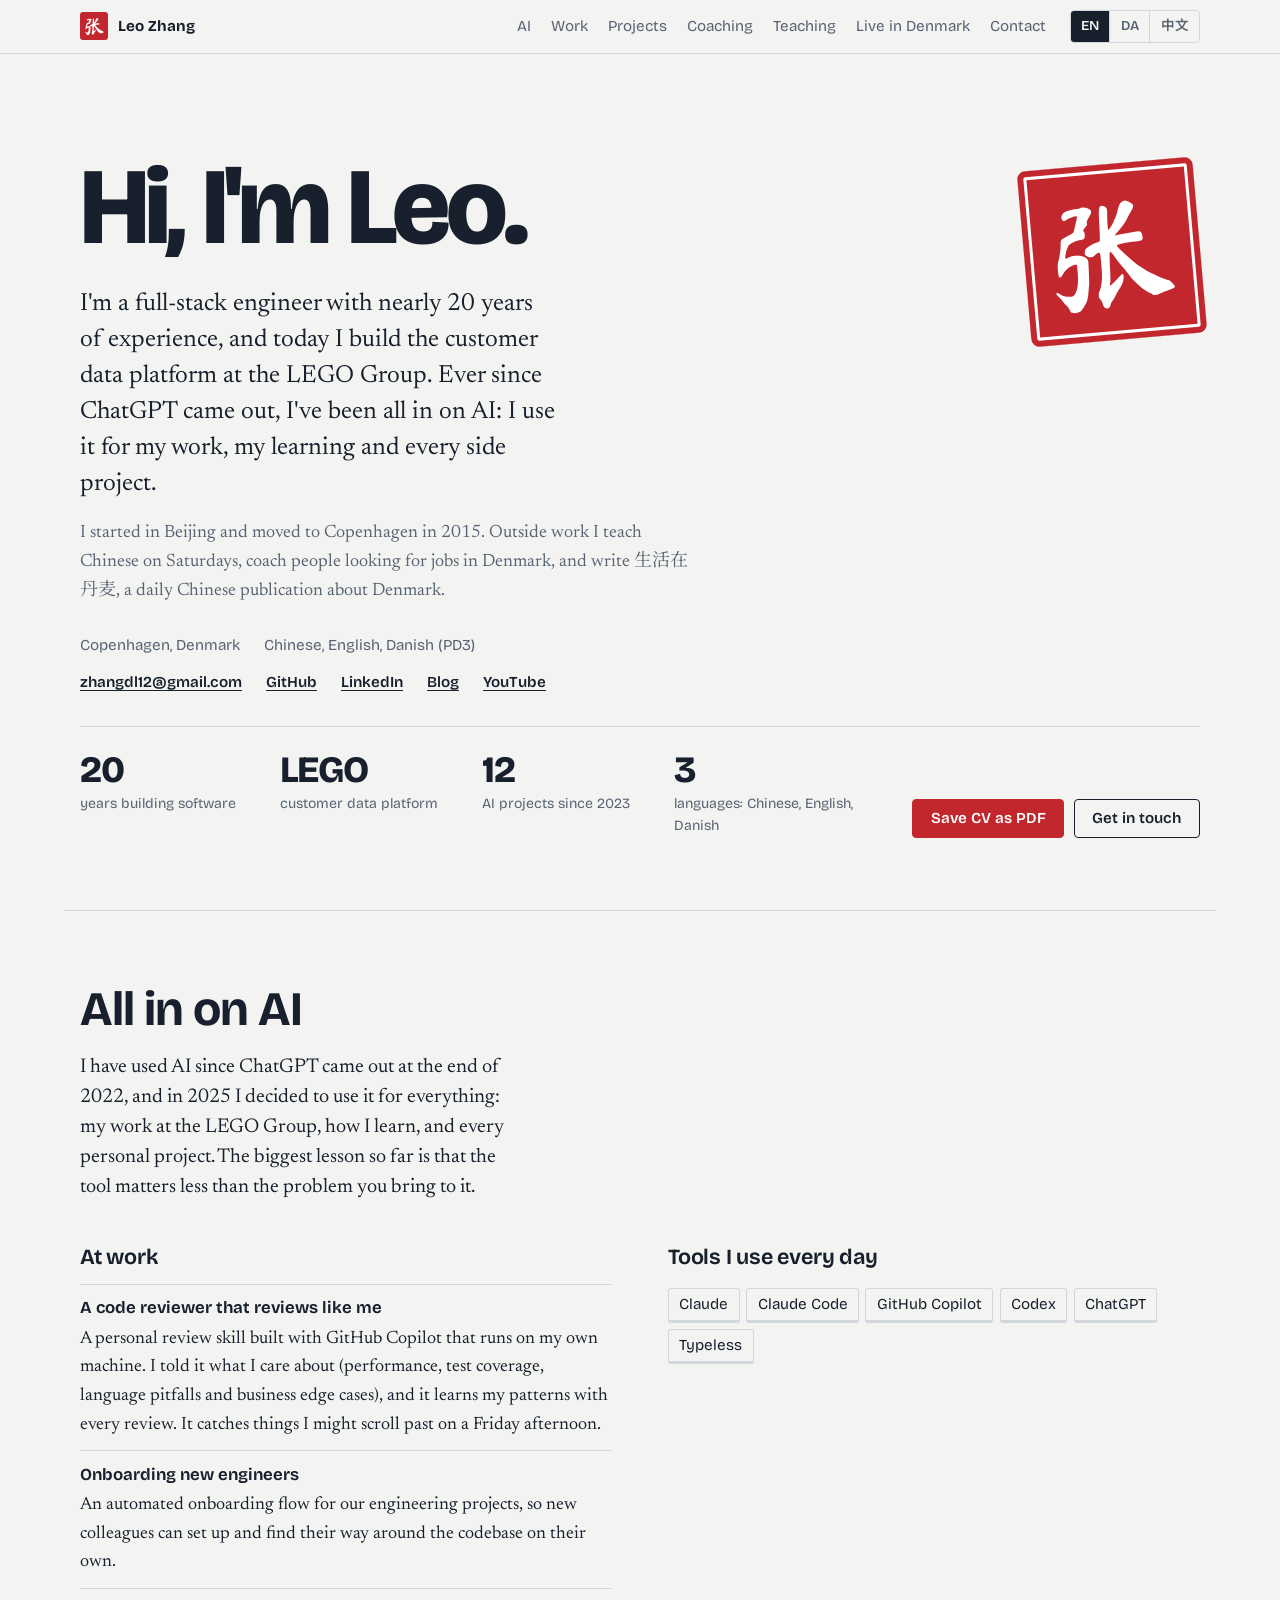
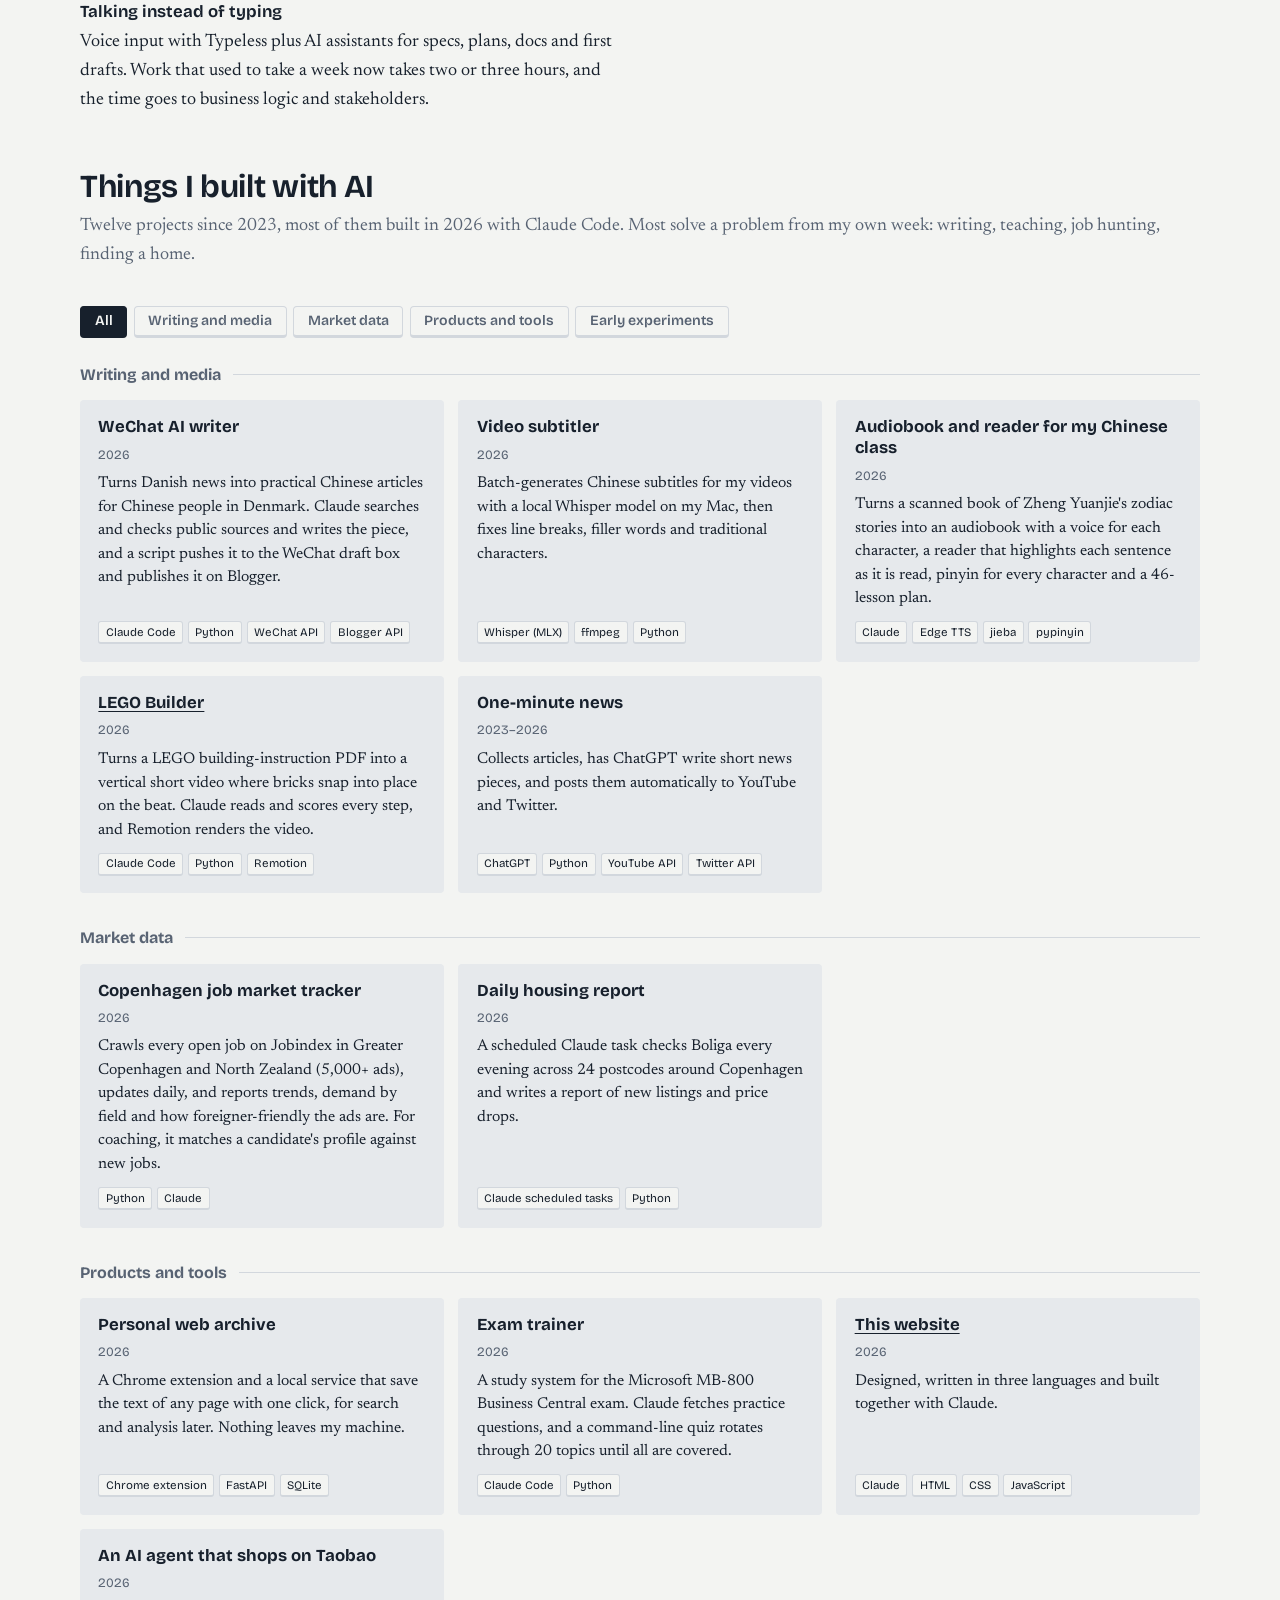
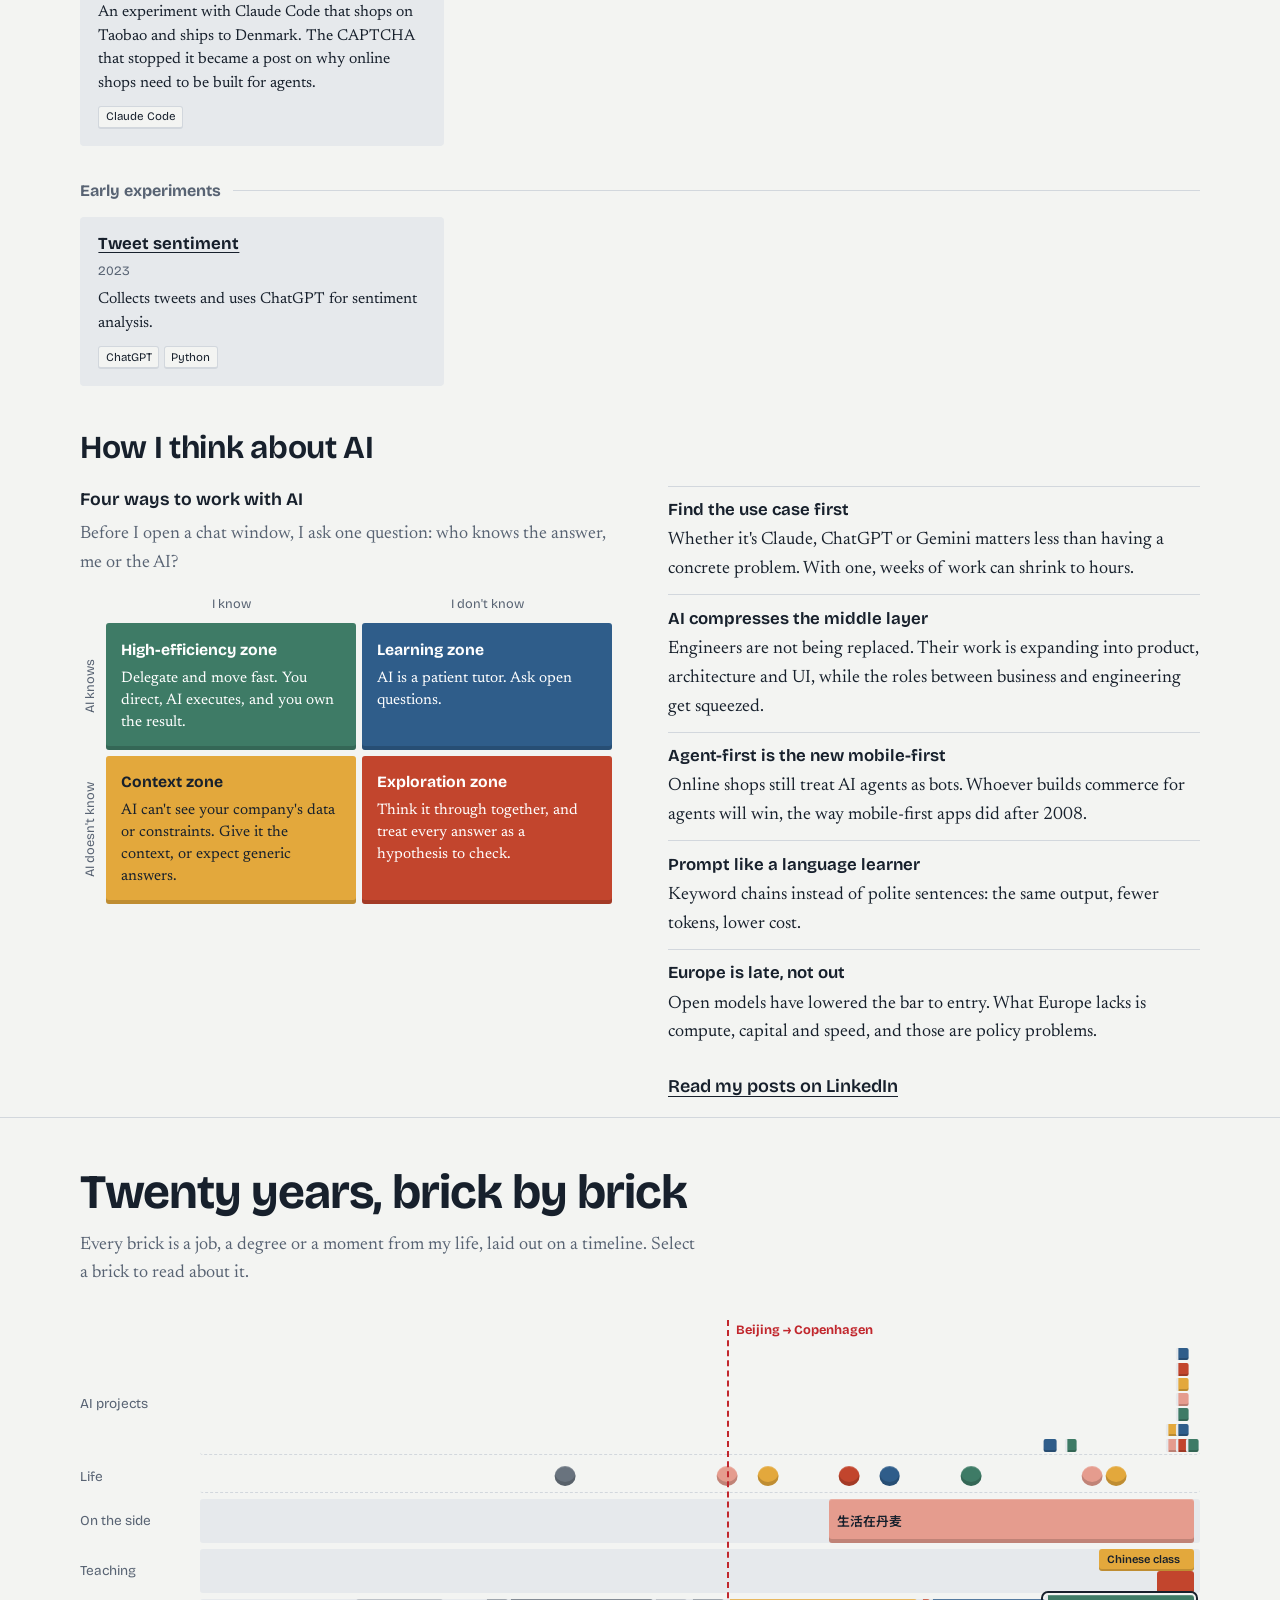
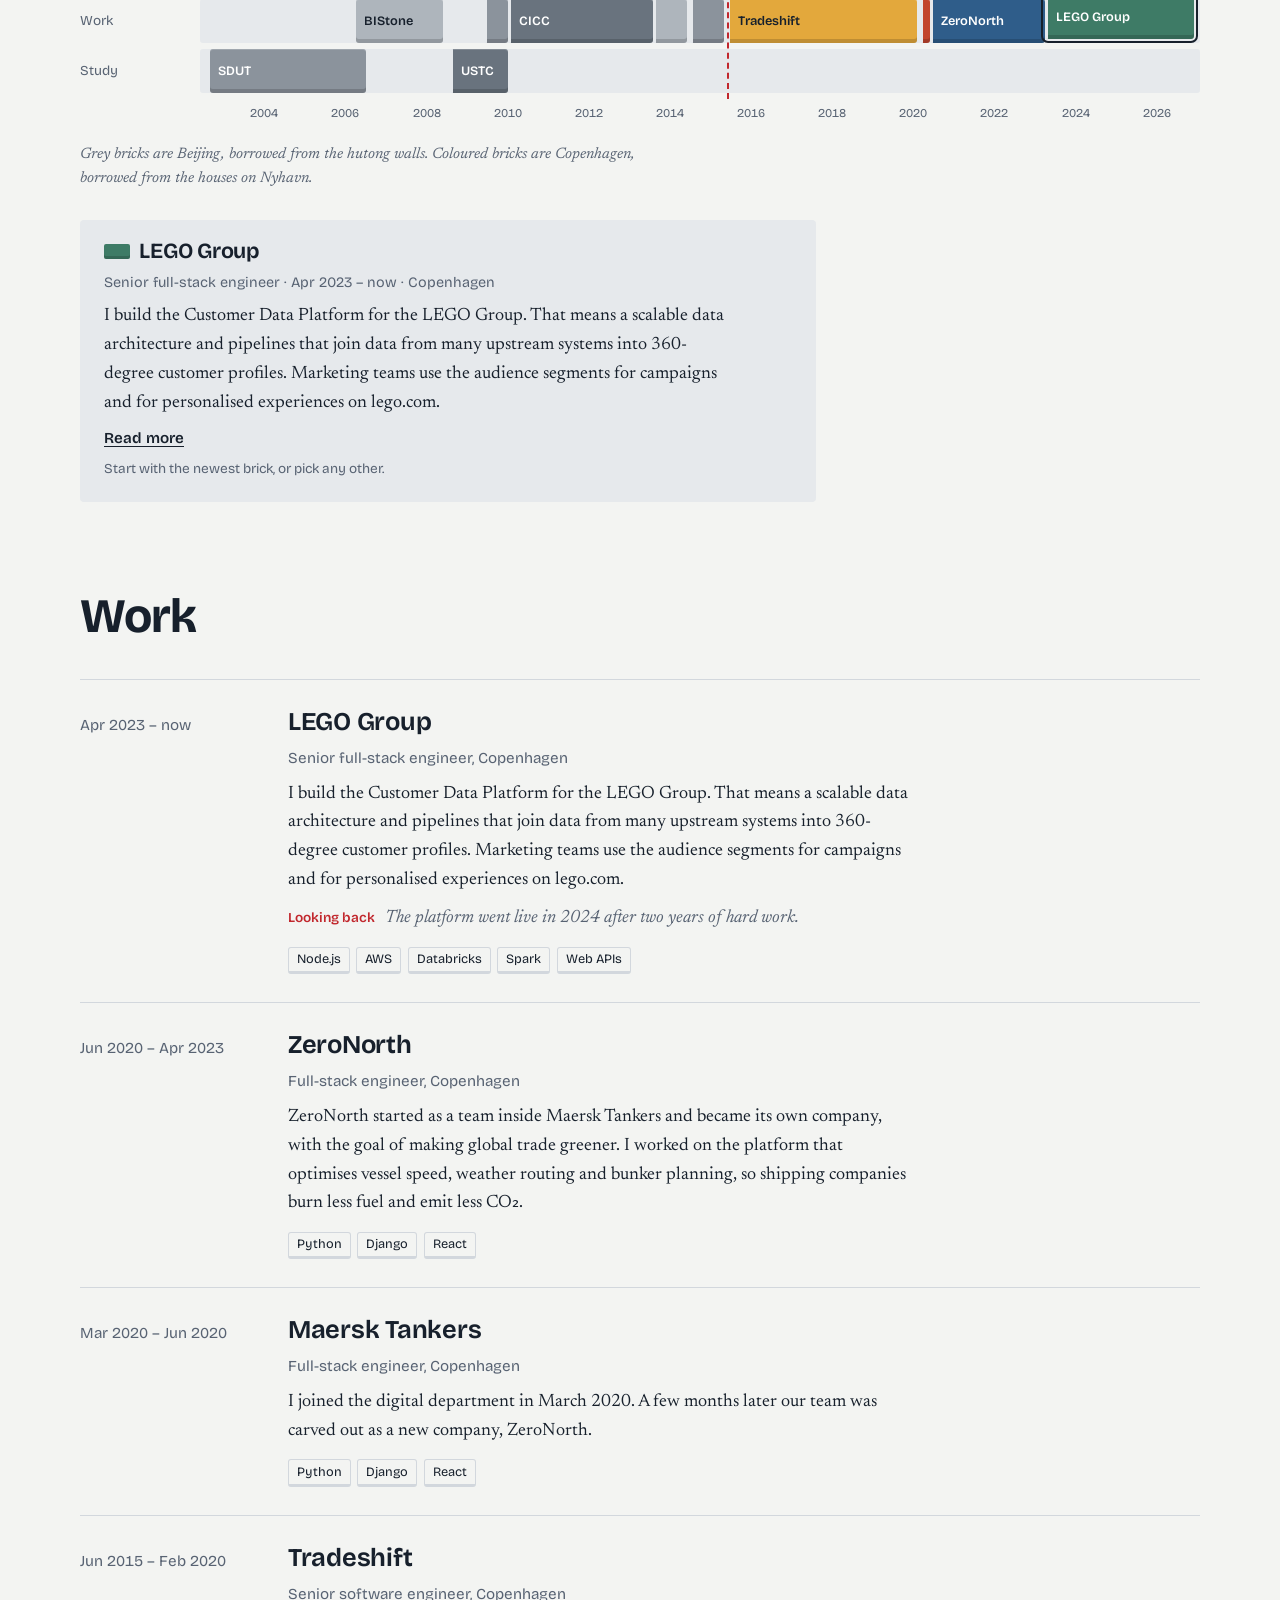
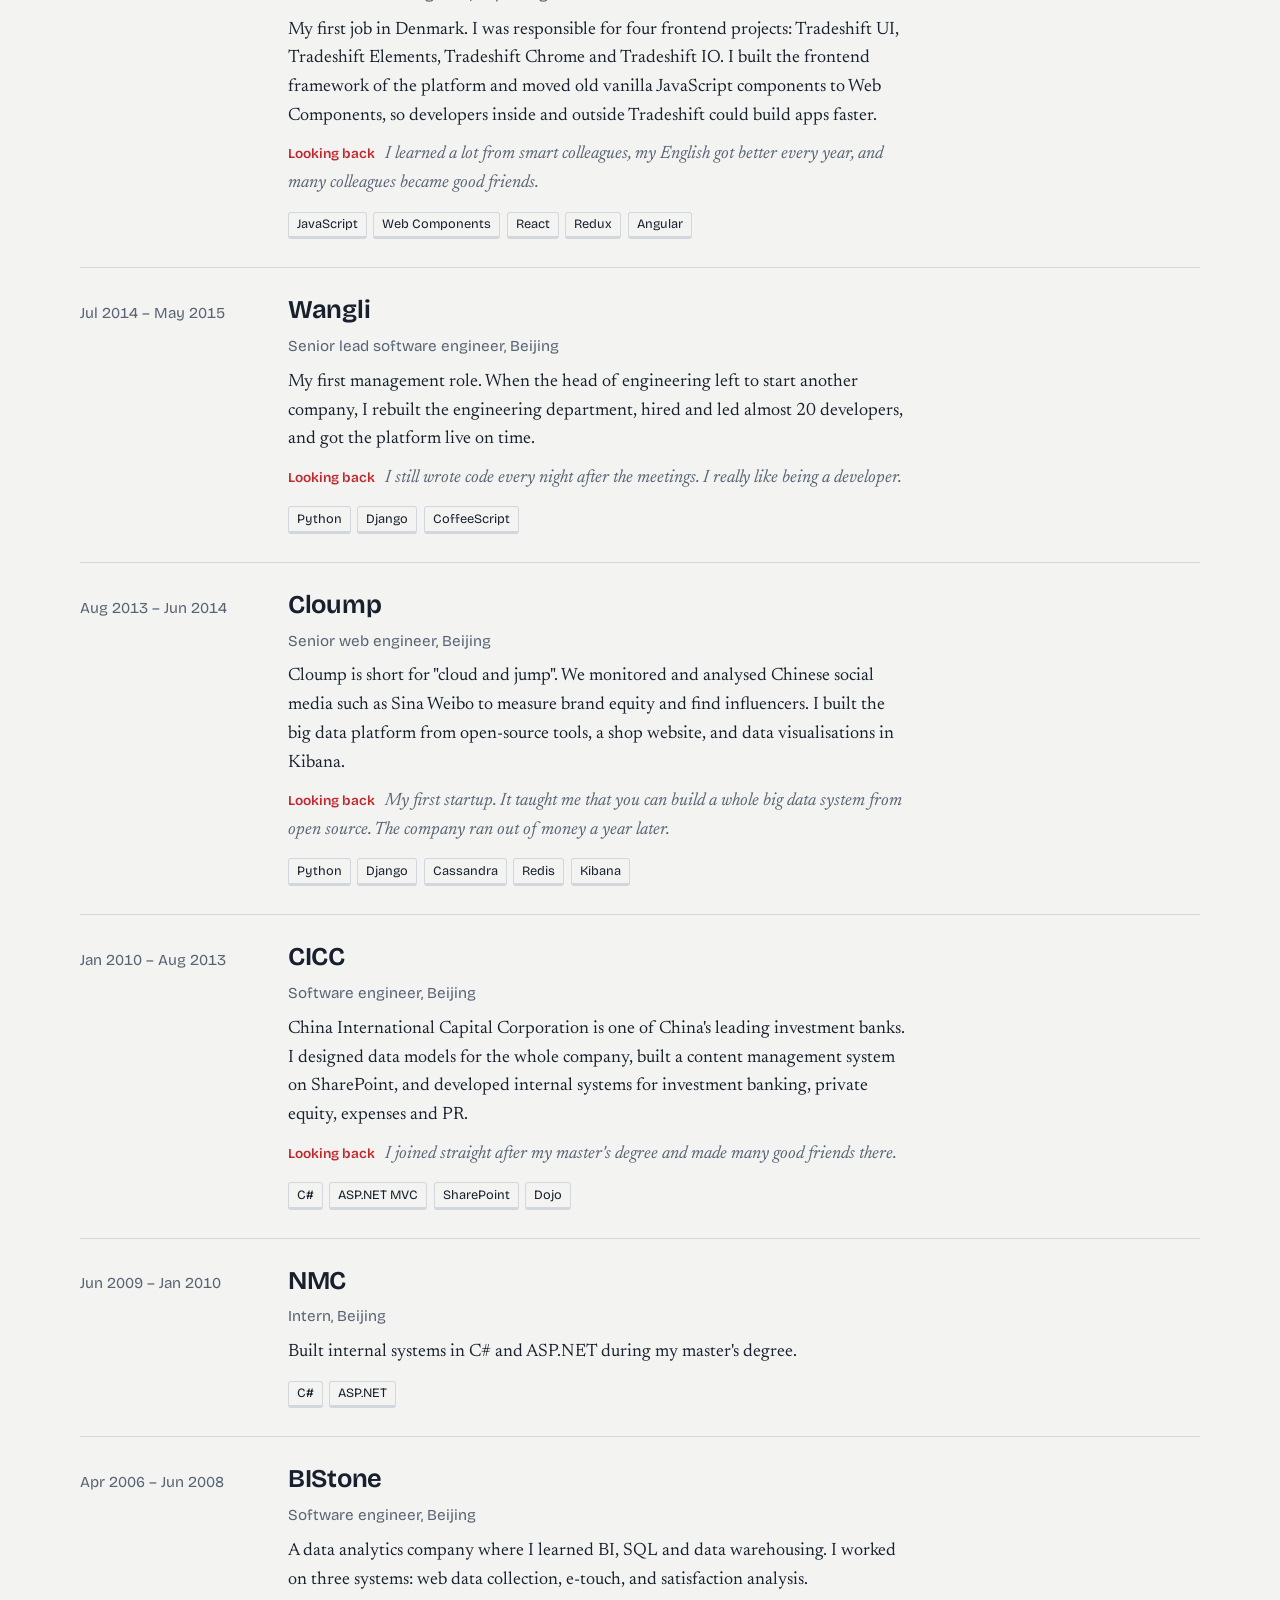
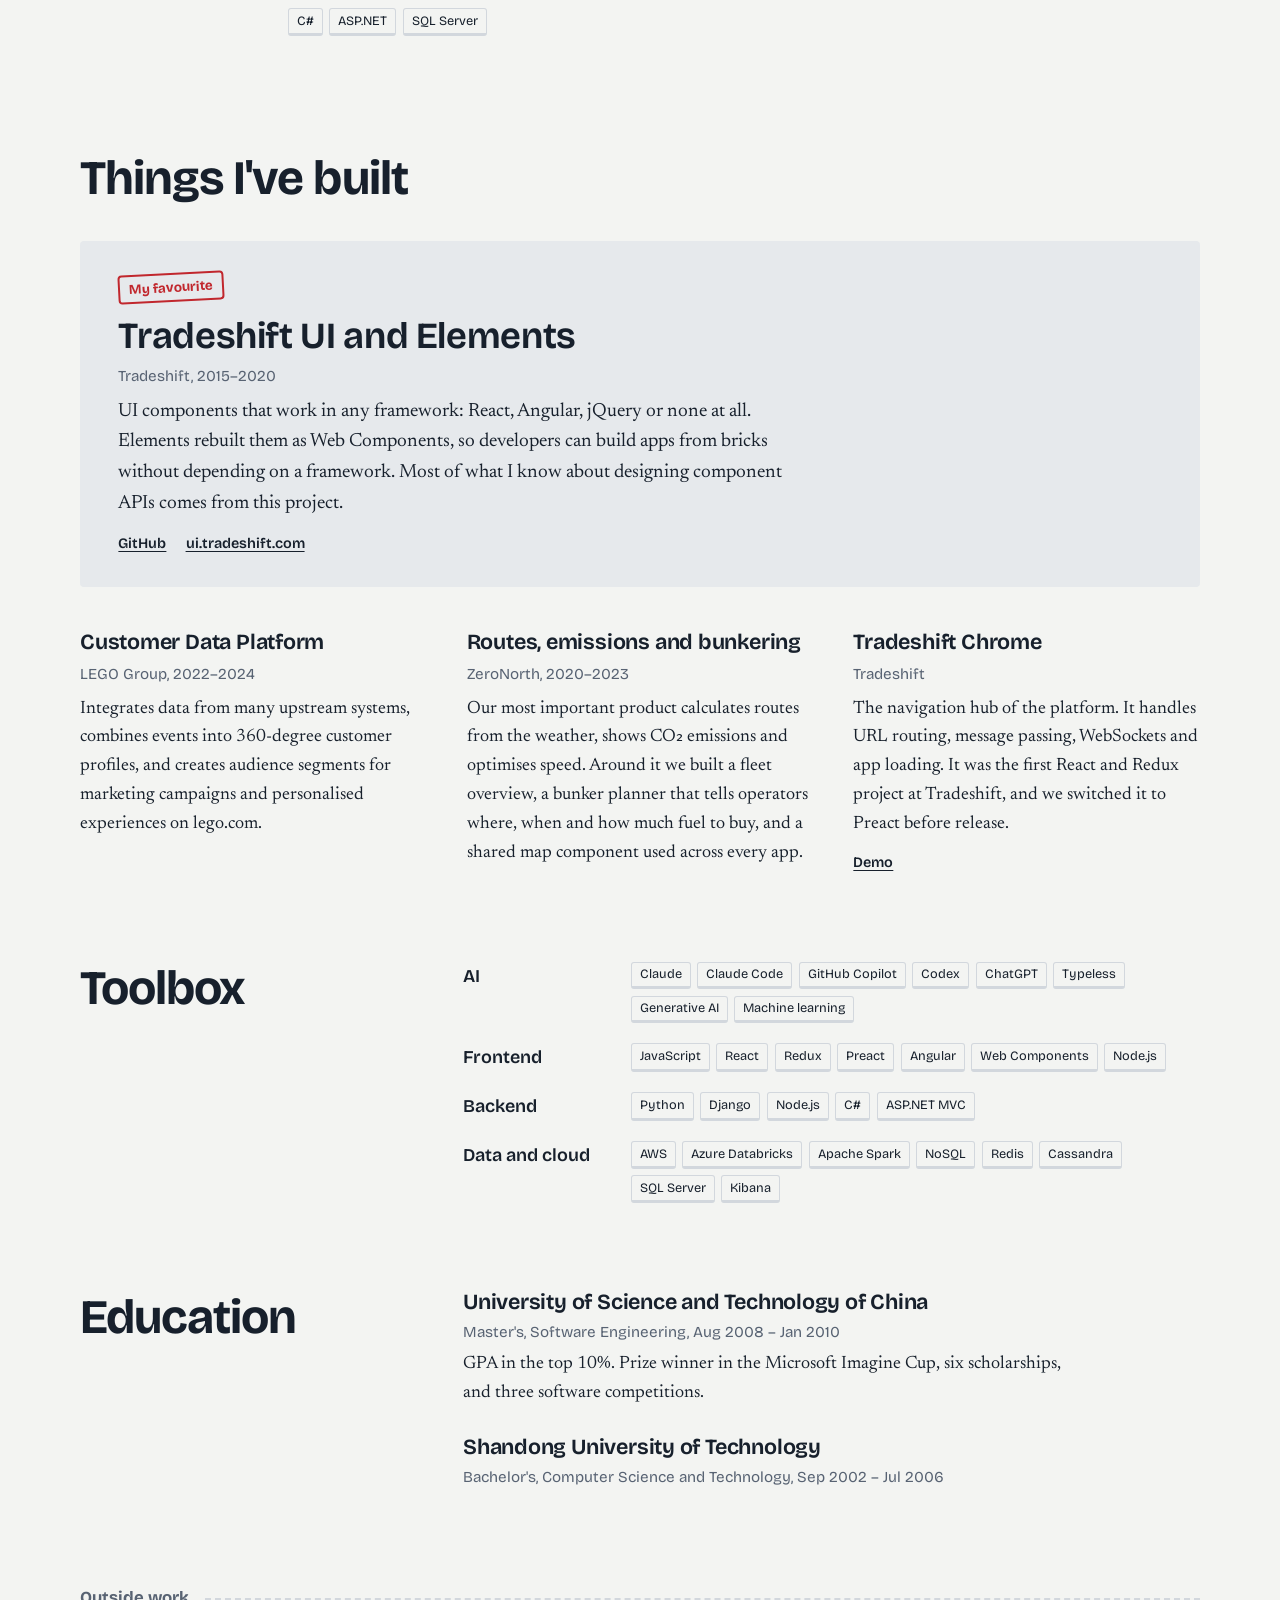
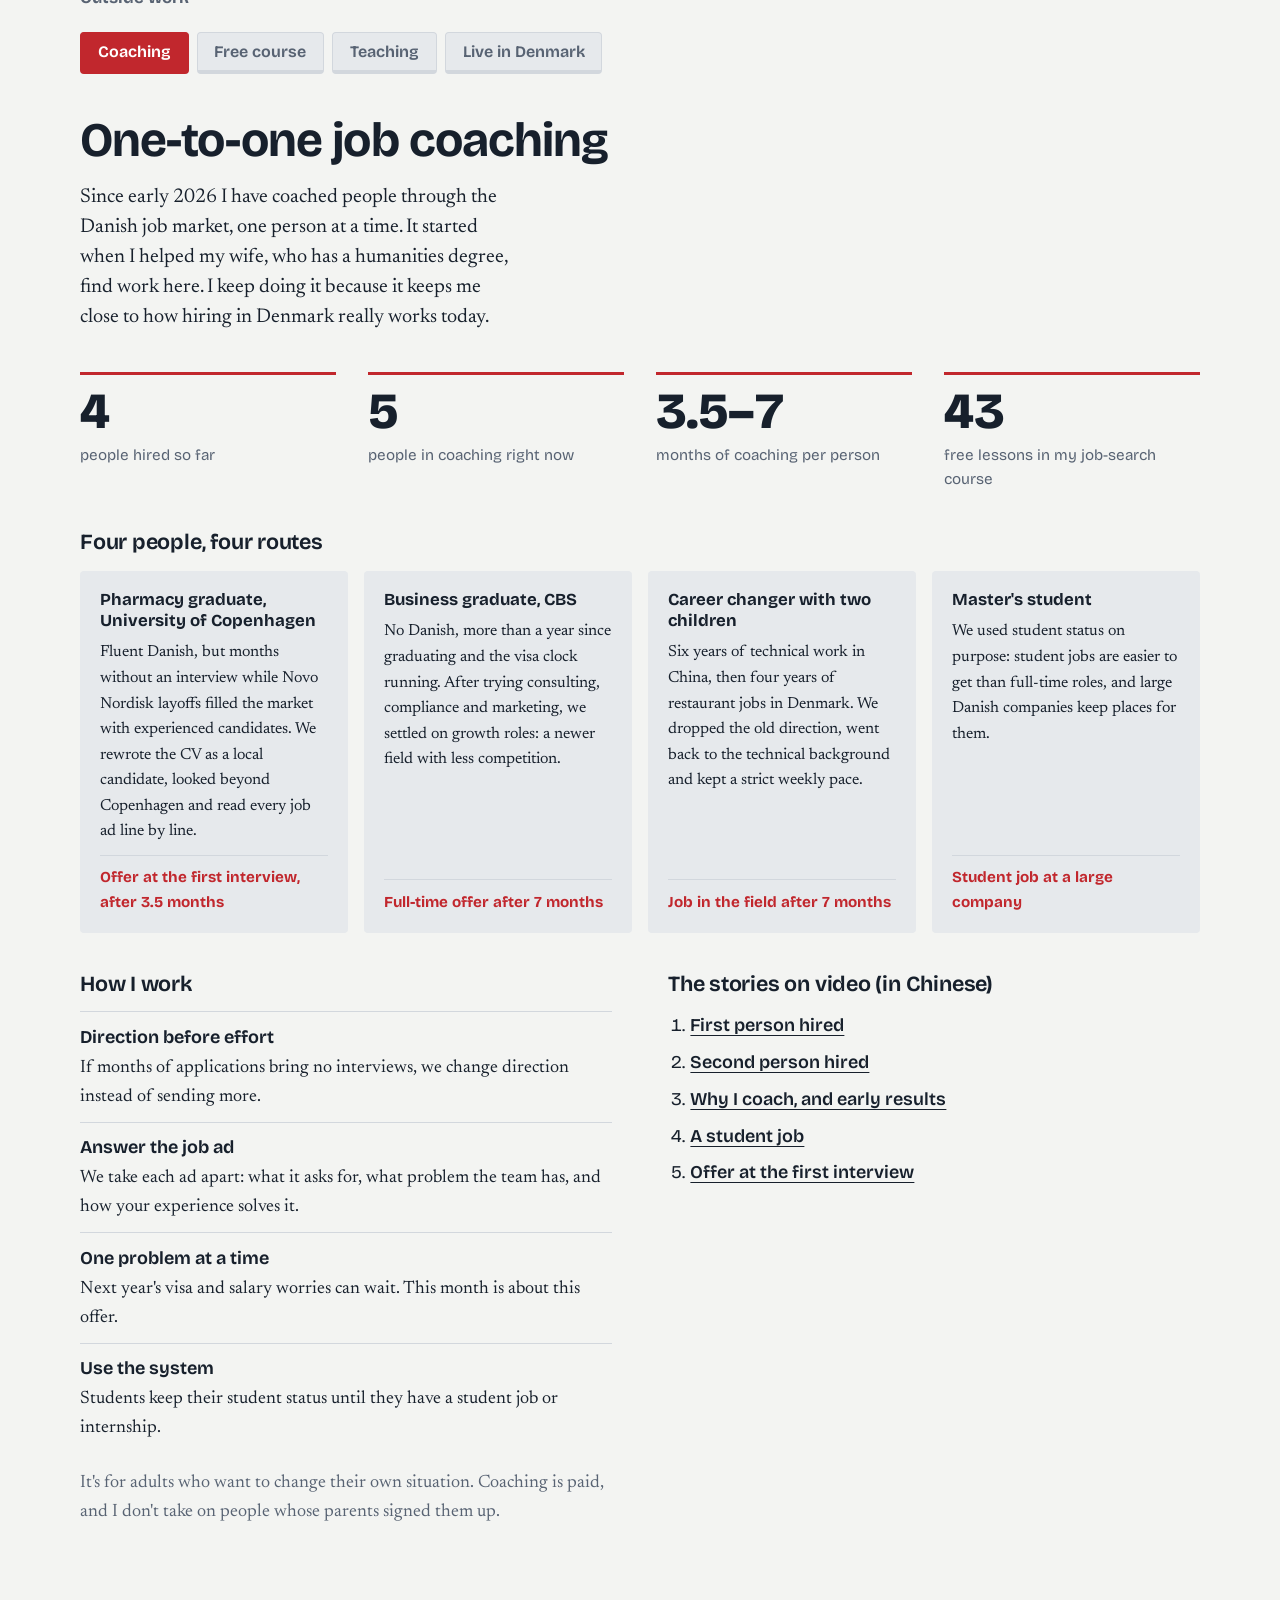
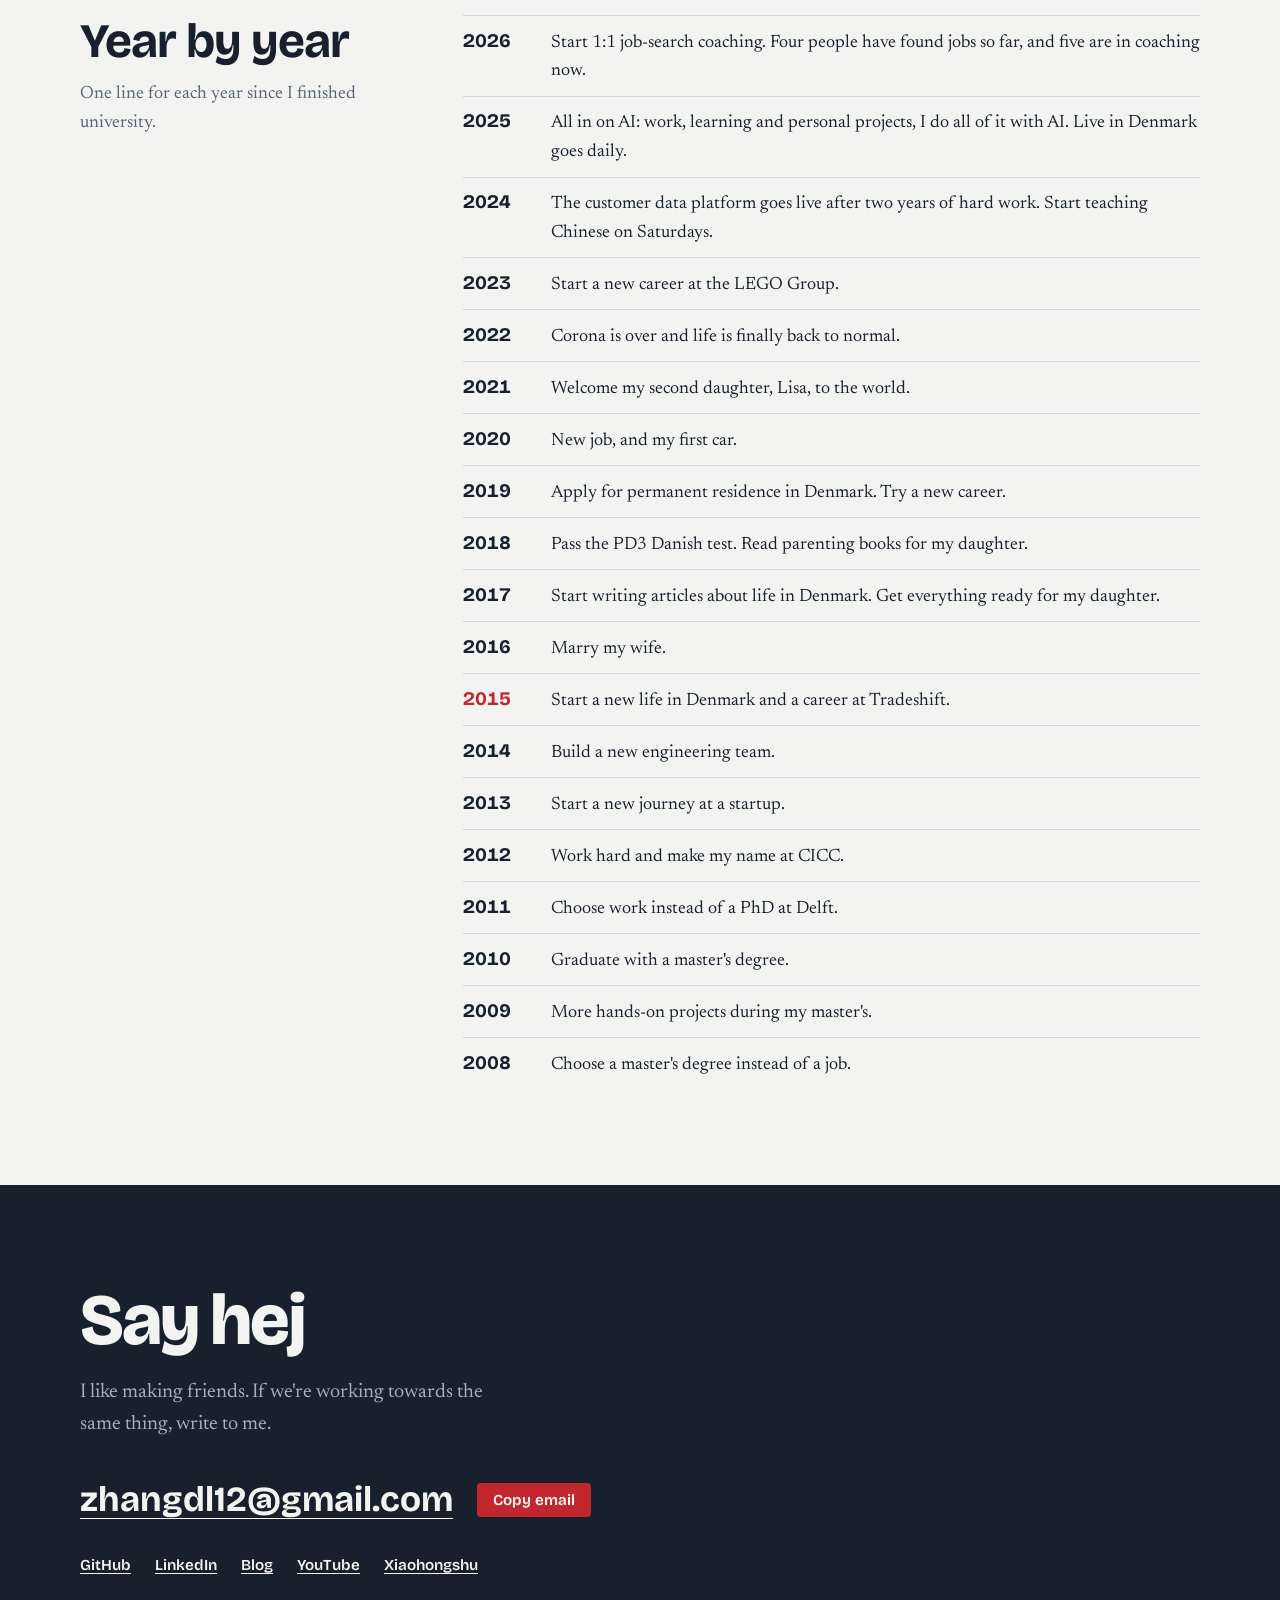
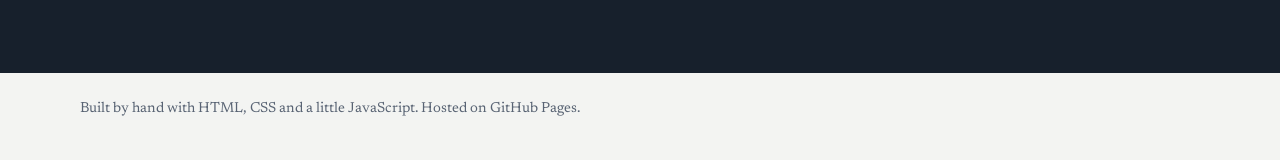
==== index.html @ 543b06a5 "Add quick facts, opening stamp, AI wall row, project filters and tabs - Quick-facts strip under the " ====
<!doctype html>
<html lang="en">
<head>
<meta charset="utf-8">
<meta name="viewport" content="width=device-width, initial-scale=1, viewport-fit=cover">
<title>Leo Zhang · Full-stack engineer, all in on AI</title>
<meta name="description" content="Leo Zhang is a full-stack developer with nearly 20 years of experience, first in Beijing and since 2015 in Copenhagen.">
<meta property="og:title" content="Leo Zhang">
<meta property="og:description" content="Full-stack developer. Beijing, then Copenhagen. Twenty years, brick by brick.">
<meta property="og:type" content="website">
<meta name="theme-color" content="#C1272D">
<link rel="icon" href="data:image/svg+xml,%3Csvg xmlns='http://www.w3.org/2000/svg' viewBox='0 0 64 64'%3E%3Crect x='4' y='4' width='56' height='56' rx='6' fill='%23C1272D'/%3E%3Ctext x='32' y='45' font-size='38' text-anchor='middle' fill='white' font-family='serif'%3E%E5%BC%A0%3C/text%3E%3C/svg%3E">
<link rel="preconnect" href="https://fonts.googleapis.com">
<link rel="preconnect" href="https://fonts.gstatic.com" crossorigin>
<link rel="stylesheet" href="https://fonts.googleapis.com/css2?family=Bricolage+Grotesque:opsz,wght@12..96,400..800&family=Newsreader:ital,opsz,wght@0,6..72,400..600;1,6..72,400&family=Noto+Serif+SC:wght@400;600&family=Noto+Sans+SC:wght@500;800&display=swap">
<link rel="stylesheet" href="https://fonts.googleapis.com/css2?family=Ma+Shan+Zheng&text=%E5%BC%A0&display=block">
<link rel="stylesheet" href="assets/style.css">
</head>
<body>
<a class="skip" href="#main" data-t="ui.skip">Skip to content</a>

<header class="bar">
  <div class="bar-inner">
    <a class="brand" href="#top" aria-label="Leo Zhang">
      <span class="seal seal-sm" aria-hidden="true">张</span>
      <span class="brand-name">Leo Zhang</span>
    </a>
    <nav class="nav" aria-label="Sections">
      <a href="#ai" data-t="ui.nav.ai">AI</a>
      <a href="#work" data-t="ui.nav.work">Work</a>
      <a href="#projects" data-t="ui.nav.projects">Projects</a>
      <a href="#coaching" data-t="ui.nav.coaching">Coaching</a>
      <a href="#teaching" data-t="ui.nav.teaching">Teaching</a>
      <a href="#denmark" data-t="ui.nav.denmark">Live in Denmark</a>
      <a href="#contact" data-t="ui.nav.contact">Contact</a>
    </nav>
    <div class="lang" role="group" aria-label="Language">
      <button type="button" data-lang="en" lang="en">EN</button>
      <button type="button" data-lang="da" lang="da">DA</button>
      <button type="button" data-lang="zh" lang="zh">中文</button>
    </div>
  </div>
</header>

<main id="main">
  <section class="hero wrap" id="top">
    <div class="hero-text">
      <h1 class="hello" data-t="hero.hello">Hi, I'm Leo.</h1>
      <p class="lede" data-t="hero.lede"></p>
      <p class="aside" data-t="hero.aside"></p>
      <ul class="facts">
        <li data-t="hero.location"></li>
        <li data-t="hero.languages"></li>
      </ul>
      <ul class="links">
        <li><a id="hero-email" href="#"></a></li>
        <li><a id="hero-github" href="#" rel="me">GitHub</a></li>
        <li><a id="hero-linkedin" href="#" rel="me">LinkedIn</a></li>
        <li><a id="hero-blog" href="#" rel="me">Blog</a></li>
        <li><a id="hero-youtube" href="#" rel="me">YouTube</a></li>
      </ul>
    </div>
    <div class="hero-seal" aria-hidden="true">
      <span class="seal seal-lg">张</span>
    </div>
    <div class="quick">
      <dl class="quick-facts" id="quick-facts"></dl>
      <div class="quick-actions">
        <button type="button" class="btn btn-primary" id="save-pdf" data-t="ui.pdf">Save CV as PDF</button>
        <a class="btn" href="#contact" data-t="ui.contactCta">Get in touch</a>
      </div>
    </div>
  </section>

  <section class="wrap block ai" id="ai" aria-labelledby="ai-title">
    <div class="tc-head">
      <h2 id="ai-title" data-t="ai.title">All in on AI</h2>
      <p class="dk-lede" data-t="ai.lede"></p>
    </div>
    <div class="tc-grid">
      <div>
        <h3 data-t="ai.workTitle"></h3>
        <dl class="co-how ai-work" id="ai-work"></dl>
      </div>
      <div class="ai-tools">
        <h3 data-t="ai.toolsTitle"></h3>
        <ul class="tags" id="ai-tools"></ul>
      </div>
    </div>
    <div class="ai-builtwrap">
      <h3 class="ai-view-title" data-t="ai.builtTitle"></h3>
      <p class="ai-intro" data-t="ai.builtIntro"></p>
      <div class="filters" id="ai-filters" role="group" aria-label="Filter projects"></div>
      <div id="ai-built"></div>
    </div>
    <div class="ai-view">
      <h3 class="ai-view-title" data-t="ai.viewTitle"></h3>
      <div class="tc-grid">
        <div>
          <h4 class="ai-h4" data-t="ai.zonesTitle"></h4>
          <p class="ai-intro" data-t="ai.zonesIntro"></p>
          <div class="ai-zones" id="ai-zones"></div>
        </div>
        <div>
          <dl class="co-how" id="ai-takes"></dl>
          <p class="cs-more"><a id="ai-linkedin" href="#" data-t="ai.linkedin"></a></p>
        </div>
      </div>
    </div>
  </section>

  <section class="wall-section" id="wall" aria-labelledby="wall-title">
    <div class="wrap">
      <h2 id="wall-title" data-t="ui.wallTitle">Twenty years, brick by brick</h2>
      <p class="intro" data-t="ui.wallIntro"></p>
    </div>
    <div class="wall-scroll wrap">
      <div class="wall" id="wall-grid"></div>
    </div>
    <div class="wrap">
      <p class="wall-key" data-t="ui.wallKey"></p>
      <div class="brick-detail" id="brick-detail" aria-live="polite"></div>
    </div>
  </section>

  <section class="wrap block" id="work" aria-labelledby="work-title">
    <h2 id="work-title" data-t="ui.workTitle">Work</h2>
    <ol class="jobs" id="jobs"></ol>
  </section>

  <section class="wrap block" id="projects" aria-labelledby="projects-title">
    <h2 id="projects-title" data-t="ui.projectsTitle">Things I've built</h2>
    <div class="projects" id="project-list"></div>
  </section>

  <section class="wrap block split" id="toolbox" aria-labelledby="toolbox-title">
    <h2 id="toolbox-title" data-t="ui.toolboxTitle">Toolbox</h2>
    <dl class="toolbox" id="toolbox-list"></dl>
  </section>

  <section class="wrap block split" id="education" aria-labelledby="edu-title">
    <h2 id="edu-title" data-t="ui.eduTitle">Education</h2>
    <div class="edu" id="edu-list"></div>
  </section>

  <div class="wrap beyond" id="beyond">
    <p class="beyond-label" data-t="ui.beyond">Outside work</p>
  </div>

  <section class="wrap block coaching" id="coaching" aria-labelledby="coaching-title">
    <div class="tc-head">
      <h2 id="coaching-title" data-t="coaching.title">One-to-one job coaching</h2>
      <p class="dk-lede" data-t="coaching.lede"></p>
    </div>
    <dl class="dk-stats co-stats" id="co-stats"></dl>
    <div>
      <h3 class="co-h3" data-t="coaching.casesTitle"></h3>
      <div class="co-cases" id="co-cases"></div>
    </div>
    <div class="tc-grid">
      <div>
        <h3 data-t="coaching.howTitle"></h3>
        <dl class="co-how" id="co-how"></dl>
        <p class="co-who" data-t="coaching.who"></p>
      </div>
      <div>
        <h3 data-t="coaching.videosTitle"></h3>
        <ol class="co-videos" id="co-videos"></ol>
      </div>
    </div>
  </section>

  <section class="wrap block freecourse" id="course" aria-labelledby="course-title">
    <div class="tc-head">
      <h2 id="course-title" data-t="course.title">A free job-search course</h2>
      <p class="dk-lede" data-t="course.lede"></p>
    </div>
    <div class="tc-grid">
      <div>
        <h3 data-t="course.modulesTitle"></h3>
        <ol class="tc-plan cs-modules" id="cs-modules"></ol>
        <p class="cs-more"><a id="cs-playlist" href="#" data-t="course.playlist"></a></p>
      </div>
      <div class="cs-side">
        <div>
          <h3 data-t="course.channelsTitle"></h3>
          <dl class="cs-channels" id="cs-channels"></dl>
        </div>
        <div>
          <h3 data-t="course.qaTitle"></h3>
          <ul class="dk-recent" id="cs-qa"></ul>
          <p class="cs-more"><a id="cs-qaplaylist" href="#" data-t="course.qaPlaylist"></a></p>
        </div>
      </div>
    </div>
  </section>

  <section class="wrap block teaching" id="teaching" aria-labelledby="teaching-title">
    <div class="tc-head">
      <h2 id="teaching-title" data-t="teaching.title">Saturday mornings: teaching Chinese</h2>
      <p class="dk-lede" data-t="teaching.lede"></p>
    </div>
    <dl class="tc-facts" id="tc-facts"></dl>
    <div class="tc-grid">
      <div>
        <h3 data-t="teaching.planTitle"></h3>
        <ol class="tc-plan" id="tc-plan"></ol>
      </div>
      <div>
        <h3 data-t="teaching.extrasTitle"></h3>
        <ul class="dk-topics" id="tc-extras"></ul>
      </div>
    </div>
    <figure class="tc-quote">
      <blockquote data-t="teaching.quote"></blockquote>
      <figcaption>
        <span data-t="teaching.quoteSource"></span>
        <a id="tc-link" href="https://zhongwen.dk/teachers/" data-t="teaching.link"></a>
      </figcaption>
    </figure>
  </section>

  <section class="denmark" id="denmark" aria-labelledby="denmark-title">
    <div class="wrap dk-inner">
      <div class="dk-head">
        <h2 id="denmark-title" data-t="denmark.title">生活在丹麦</h2>
        <p class="dk-lede" data-t="denmark.lede"></p>
      </div>
      <dl class="dk-stats" id="dk-stats"></dl>
      <div class="dk-grid">
        <div class="dk-col">
          <h3 data-t="denmark.topicsTitle"></h3>
          <ul class="dk-topics" id="dk-topics"></ul>
        </div>
        <div class="dk-col">
          <h3 data-t="denmark.recentTitle"></h3>
          <ul class="dk-recent" id="dk-recent"></ul>
        </div>
      </div>
      <div class="dk-coach">
        <h3 data-t="denmark.coachTitle"></h3>
        <p data-t="denmark.coach"></p>
        <p class="dk-aud" data-t="denmark.audience"></p>
        <p class="dk-aud" data-t="denmark.note"></p>
      </div>
      <div class="dk-read">
        <h3 data-t="denmark.channelsTitle"></h3>
        <dl class="dk-channels" id="dk-channels"></dl>
      </div>
    </div>
  </section>

  <section class="wrap block split" id="years" aria-labelledby="years-title">
    <div>
      <h2 id="years-title" data-t="ui.yearsTitle">Year by year</h2>
      <p class="intro" data-t="ui.yearsIntro"></p>
    </div>
    <ol class="years" id="year-list"></ol>
  </section>

  <section class="contact" id="contact" aria-labelledby="contact-title">
    <div class="wrap contact-inner">
      <h2 id="contact-title" data-t="ui.contactTitle">Say hej</h2>
      <p data-t="ui.contactText"></p>
      <div class="email-row">
        <a class="email" id="contact-email" href="#"></a>
        <button type="button" class="copy" id="copy-email" data-t="ui.copy">Copy email</button>
      </div>
      <ul class="links">
        <li><a id="contact-github" href="#">GitHub</a></li>
        <li><a id="contact-linkedin" href="#">LinkedIn</a></li>
        <li><a id="contact-blog" href="#">Blog</a></li>
        <li><a id="contact-youtube" href="#">YouTube</a></li>
        <li><a id="contact-xhs" href="#" data-t="course.channels.xhs.name">Xiaohongshu</a></li>
      </ul>
    </div>
  </section>
</main>

<footer class="wrap foot">
  <p data-t="ui.footer"></p>
</footer>

<noscript><p class="wrap">This site needs JavaScript to show its content. Leo Zhang · zhangdl12@gmail.com · github.com/zdlm</p></noscript>

<script src="assets/content.js"></script>
<script src="assets/main.js"></script>
</body>
</html>
---- assets/style.css ----
/* Layout concept: a single left-aligned column with one wide, scrollable "wall"
   where a 20-year career is laid out as bricks. Grey = Beijing hutong brick,
   colour = Nyhavn facades. A red seal (张) is the only ornament. */
:root {
  --paper: #F3F4F2;
  --paper-2: #E6E9EC;
  --ink: #17202C;
  --muted: #586373;
  --rule: #D2D7DD;
  --seal: #C1272D;
  --seal-ink: #FFFFFF;
  --band-bg: #17202C;
  --band-fg: #F3F4F2;
  --band-muted: #A7B0BC;

  /* Beijing hutong greys */
  --bj-0: #8B939C; --bj-0-ink: #FFFFFF;
  --bj-1: #69737E; --bj-1-ink: #FFFFFF;
  --bj-2: #AEB5BC; --bj-2-ink: #17202C;
  /* Nyhavn facades */
  --cph-0: #E3A83C; --cph-0-ink: #17202C;
  --cph-1: #C2452D; --cph-1-ink: #FFFFFF;
  --cph-2: #2F5D8A; --cph-2-ink: #FFFFFF;
  --cph-3: #3E7B66; --cph-3-ink: #FFFFFF;
  --cph-4: #E59C8E; --cph-4-ink: #17202C;

  --display: "Bricolage Grotesque", "Noto Sans SC", "PingFang SC", system-ui, sans-serif;
  --body: "Newsreader", "Noto Serif SC", "Songti SC", Georgia, serif;
  --seal-font: "Ma Shan Zheng", "Kaiti SC", "STKaiti", "Noto Serif SC", serif;

  --label-w: 7.5rem;
  --measure: 62ch;
  color-scheme: light;
}
@media (prefers-color-scheme: dark) {
  :root:not([data-theme="light"]) {
    --paper: #121820; --paper-2: #1C242F; --ink: #E7EAEE; --muted: #9AA4B1; --rule: #2B3440;
    --seal: #D9393F; --seal-ink: #FFFFFF;
    --band-bg: #1C242F; --band-fg: #E7EAEE; --band-muted: #9AA4B1;
    --bj-0: #6B737C; --bj-1: #535B65; --bj-2: #848C95; --bj-2-ink: #FFFFFF;
    --cph-0: #D69B30; --cph-1: #B9442E; --cph-2: #3A6C9C; --cph-3: #3F806A; --cph-4: #D88E80;
    color-scheme: dark;
  }
}
:root[data-theme="dark"] {
  --paper: #121820; --paper-2: #1C242F; --ink: #E7EAEE; --muted: #9AA4B1; --rule: #2B3440;
  --seal: #D9393F; --seal-ink: #FFFFFF;
  --band-bg: #1C242F; --band-fg: #E7EAEE; --band-muted: #9AA4B1;
  --bj-0: #6B737C; --bj-1: #535B65; --bj-2: #848C95; --bj-2-ink: #FFFFFF;
  --cph-0: #D69B30; --cph-1: #B9442E; --cph-2: #3A6C9C; --cph-3: #3F806A; --cph-4: #D88E80;
  color-scheme: dark;
}

*, *::before, *::after { box-sizing: border-box; }
html { scroll-behavior: smooth; scroll-padding-top: 5rem; -webkit-text-size-adjust: 100%; }
@media (prefers-reduced-motion: reduce) { html { scroll-behavior: auto; } }
body {
  margin: 0;
  background: var(--paper);
  color: var(--ink);
  font-family: var(--body);
  font-size: 1.125rem;
  line-height: 1.6;
  font-optical-sizing: auto;
}
body::before {
  content: ""; position: fixed; inset: 0 0 auto; height: env(safe-area-inset-top, 0px);
  z-index: 10; background: var(--paper);
}
:lang(zh) body, html:lang(zh-CN) body { line-height: 1.8; }
img { max-width: 100%; }
a { color: inherit; text-decoration-thickness: 1px; text-underline-offset: 0.2em; }
a:hover { color: var(--seal); }
:focus-visible { outline: 2px solid var(--seal); outline-offset: 3px; border-radius: 2px; }

h1, h2, h3 { font-family: var(--display); line-height: 1.1; text-wrap: balance; margin: 0; }
h2 { font-size: clamp(1.9rem, 1.3rem + 2.2vw, 3rem); font-weight: 700; letter-spacing: -0.02em; }
h3 { font-size: 1.35rem; font-weight: 650; letter-spacing: -0.01em; }
p { margin: 0; }

.wrap {
  max-width: 72rem;
  margin-inline: auto;
  padding-left: max(16px, env(safe-area-inset-left, 0px));
  padding-right: max(16px, env(safe-area-inset-right, 0px));
}
.skip { position: absolute; left: -999px; top: 0; }
.skip:focus { left: 16px; top: 16px; z-index: 30; background: var(--paper); padding: 0.5rem 1rem; }

/* ---------- seal ---------- */
.seal {
  display: inline-grid; place-items: center;
  background: var(--seal); color: var(--seal-ink);
  font-family: var(--seal-font); font-weight: 400; line-height: 1;
  border-radius: 4px;
  box-shadow: inset 0 0 0 2px var(--seal), inset 0 0 0 3.5px var(--seal-ink);
}
.seal-sm { width: 1.75rem; height: 1.75rem; font-size: 1.3rem; border-radius: 3px; box-shadow: none; }
.seal-lg {
  width: clamp(7rem, 16vw, 11rem); height: clamp(7rem, 16vw, 11rem);
  font-size: clamp(5rem, 12vw, 8.25rem);
  transform: rotate(-5deg);
  box-shadow: inset 0 0 0 6px var(--seal), inset 0 0 0 9px var(--seal-ink);
  border-radius: 8px;
}

/* ---------- header ---------- */
.bar {
  position: sticky; top: env(safe-area-inset-top, 0px); z-index: 20;
  background: var(--paper);
  border-bottom: 1px solid var(--rule);
}
.bar-inner {
  max-width: 72rem; margin-inline: auto;
  padding-left: max(16px, env(safe-area-inset-left, 0px));
  padding-right: max(16px, env(safe-area-inset-right, 0px));
  padding-block: 0.6rem;
  display: flex; align-items: center; gap: 1.5rem;
  font-family: var(--display); font-size: 0.95rem;
}
.brand { display: flex; align-items: center; gap: 0.6rem; text-decoration: none; font-weight: 700; }
.nav { display: flex; gap: 1.25rem; margin-left: auto; }
.nav a { text-decoration: none; color: var(--muted); white-space: nowrap; }
.brand-name, .lang button { white-space: nowrap; }
@media (max-width: 1100px) { .nav { display: none; } .lang { margin-left: auto; } }
.nav a:hover { color: var(--ink); }
.lang { display: flex; border: 1px solid var(--rule); border-radius: 4px; overflow: hidden; }
.lang button {
  font: inherit; font-size: 0.85rem; font-weight: 600;
  background: transparent; color: var(--muted);
  border: 0; padding: 0.3rem 0.65rem; cursor: pointer;
}
.lang button + button { border-left: 1px solid var(--rule); }
.lang button[aria-pressed="true"] { background: var(--ink); color: var(--paper); }
@media (max-width: 720px) {
  .nav { display: none; }
  .lang { margin-left: auto; }
  .brand-name { display: none; }
}

/* ---------- hero ---------- */
.hero {
  display: grid; grid-template-columns: minmax(0, 1fr) auto; gap: 2rem 3rem;
  align-items: start;
  padding-block: clamp(3rem, 8vw, 6.5rem) clamp(2.5rem, 6vw, 4.5rem);
}
.hello {
  font-size: clamp(3rem, 1.6rem + 6.5vw, 7.25rem);
  font-weight: 800; letter-spacing: -0.035em; line-height: 0.95;
  font-variation-settings: "opsz" 96;
}
html:lang(zh-CN) .hello { letter-spacing: 0; line-height: 1.15; font-size: clamp(2.5rem, 1.4rem + 5.5vw, 6rem); }
.lede { font-size: clamp(1.25rem, 1.1rem + 0.6vw, 1.55rem); line-height: 1.45; max-width: 34ch; margin-top: 1.75rem; }
html:lang(zh-CN) .lede { max-width: 26em; line-height: 1.7; }
.aside { color: var(--muted); max-width: var(--measure); margin-top: 1rem; }
.facts, .links { list-style: none; padding: 0; margin: 1.75rem 0 0; display: flex; flex-wrap: wrap; gap: 0.4rem 1.5rem; font-family: var(--display); font-size: 0.95rem; }
.facts { color: var(--muted); }
.links { margin-top: 0.75rem; }
.links a { font-weight: 600; }
.hero-seal { padding-top: 0.5rem; }
@media (max-width: 640px) {
  .hero { grid-template-columns: 1fr; }
  .hero-seal { order: -1; }
  .seal-lg { width: 5.5rem; height: 5.5rem; font-size: 4rem; box-shadow: inset 0 0 0 4px var(--seal), inset 0 0 0 6px var(--seal-ink); }
}

/* ---------- wall ---------- */
.wall-section { padding-block: 3rem 1rem; border-top: 1px solid var(--rule); }
.intro { color: var(--muted); max-width: var(--measure); margin-top: 0.75rem; }
.wall-scroll { overflow-x: auto; margin-top: 2rem; padding-bottom: 0.5rem; }
.wall {
  position: relative; min-width: 56rem;
  display: grid; gap: 6px;
  padding-top: 2rem; padding-bottom: 1.9rem;
}
.course { display: grid; grid-template-columns: var(--label-w) 1fr; align-items: center; }
.course-label {
  font-family: var(--display); font-size: 0.85rem; color: var(--muted);
  position: sticky; left: 0; z-index: 4; background: var(--paper);
  align-self: stretch; display: flex; align-items: center;
}
.track { position: relative; height: 2.75rem; background: var(--paper-2); border-radius: 3px; }
.course-life .track { height: 2rem; background: transparent; border-bottom: 1px dashed var(--rule); }
.course-ai .track { height: 6.4rem; background: transparent; border-bottom: 1px dashed var(--rule); }
.brick.point.pile {
  top: auto; bottom: calc(var(--pile, 0) * 0.95rem + 2px); height: 0.8rem; width: 0.8rem !important;
  border-radius: 2px; box-shadow: inset 0 -2px 0 rgba(0, 0, 0, 0.18);
}
.brick {
  --c: var(--bj-0); --c-ink: var(--bj-0-ink);
  position: absolute; top: 0; bottom: 0;
  background: var(--c); color: var(--c-ink);
  border: 0; border-radius: 3px; padding: 0 0.5rem; margin: 0;
  box-shadow: inset 0 -4px 0 rgba(0, 0, 0, 0.16), inset 0 1px 0 rgba(255, 255, 255, 0.18);
  font-family: var(--display); font-size: 0.8rem; font-weight: 600; text-align: left;
  cursor: pointer; overflow: hidden;
  transition: transform 0.15s ease;
}
.brick + .brick { border-left: 3px solid var(--paper-2); }
.course-life .brick + .brick, .course-side .brick + .brick { border-left: 0; }
.brick-label { display: block; white-space: nowrap; overflow: hidden; text-overflow: ellipsis; }
.brick.narrow { padding: 0; }
.brick.stacked { font-size: 0.7rem; box-shadow: inset 0 -2px 0 rgba(0, 0, 0, 0.16); }
.brick.stacked + .brick.stacked { border-left: 0; }
.brick.narrow .brick-label { display: none; }
.brick.point { top: 0.35rem; bottom: 0.35rem; border-radius: 50%; padding: 0; width: 1.3rem !important; transform: translateX(-50%); }
.brick.point:hover { transform: translate(-50%, -2px); }
.brick.point[aria-pressed="true"] { transform: translate(-50%, -4px); }
.brick.point .brick-label { display: none; }
.brick:hover { transform: translateY(-2px); }
.brick[aria-pressed="true"] { transform: translateY(-4px); outline: 2px solid var(--ink); outline-offset: 2px; z-index: 2; }
.bj-0 { --c: var(--bj-0); --c-ink: var(--bj-0-ink); }
.bj-1 { --c: var(--bj-1); --c-ink: var(--bj-1-ink); }
.bj-2 { --c: var(--bj-2); --c-ink: var(--bj-2-ink); }
.cph-0 { --c: var(--cph-0); --c-ink: var(--cph-0-ink); }
.cph-1 { --c: var(--cph-1); --c-ink: var(--cph-1-ink); }
.cph-2 { --c: var(--cph-2); --c-ink: var(--cph-2-ink); }
.cph-3 { --c: var(--cph-3); --c-ink: var(--cph-3-ink); }
.cph-4 { --c: var(--cph-4); --c-ink: var(--cph-4-ink); }

.wall-overlay { position: absolute; top: 0; bottom: 0; left: var(--label-w); right: 0; pointer-events: none; }
.tick {
  position: absolute; bottom: 0; transform: translateX(-50%);
  font-family: var(--display); font-size: 0.75rem; color: var(--muted);
  font-variant-numeric: tabular-nums;
}
.moved { position: absolute; top: 0; bottom: 1.5rem; border-left: 2px dashed var(--seal); z-index: 3; }
.moved-label {
  position: absolute; top: 0; left: 0.4rem; white-space: nowrap;
  font-family: var(--display); font-size: 0.8rem; font-weight: 700; color: var(--seal);
}
.wall.build .brick { animation: lay 0.45s cubic-bezier(0.3, 1.35, 0.5, 1) backwards; animation-delay: var(--d, 0s); }
.wall.build .brick.point { animation-name: lay-point; }
.wall.build .brick.pile { animation-delay: calc(var(--d, 0s) + var(--pile, 0) * 0.08s); }
@keyframes lay-point { from { transform: translate(-50%, -2.5rem); opacity: 0; } to { transform: translate(-50%, 0); opacity: 1; } }
@keyframes lay { from { transform: translateY(-2.5rem); opacity: 0; } to { transform: none; opacity: 1; } }
@media (prefers-reduced-motion: reduce) { .wall.build .brick { animation: none; } .brick { transition: none; } }

.wall-key { color: var(--muted); font-size: 0.95rem; max-width: var(--measure); margin-top: 0.75rem; font-style: italic; }
.brick-detail {
  margin-top: 1.75rem; padding: 1.25rem 1.5rem 1.4rem;
  background: var(--paper-2); border-radius: 4px;
  max-width: 46rem; display: grid; gap: 0.5rem;
}
.brick-detail h3 { display: flex; align-items: center; gap: 0.6rem; }
.brick-detail h3::before {
  content: ""; width: 1.6rem; height: 0.9rem; border-radius: 2px; flex: none;
  background: var(--c); box-shadow: inset 0 -3px 0 rgba(0, 0, 0, 0.16);
}
.brick-detail .meta { font-family: var(--display); font-size: 0.9rem; color: var(--muted); }
.brick-detail .more { font-family: var(--display); font-size: 0.95rem; font-weight: 600; justify-self: start; }
.brick-detail .hint { font-family: var(--display); font-size: 0.85rem; color: var(--muted); }

/* ---------- generic blocks ---------- */
.block { padding-block: 4.5rem 1rem; }
.block > h2 { margin-bottom: 2.25rem; }
.split { display: grid; grid-template-columns: minmax(0, 1fr) minmax(0, 2.2fr); gap: 1.5rem 3rem; }
.split > h2, .split > div > h2 { margin-bottom: 0; }
@media (max-width: 800px) { .split { grid-template-columns: 1fr; } }
.body { max-width: var(--measure); }
.role, .where { font-family: var(--display); font-size: 0.95rem; color: var(--muted); }

/* ---------- jobs ---------- */
.jobs { list-style: none; margin: 0; padding: 0; display: grid; }
.job {
  display: grid; grid-template-columns: 11rem minmax(0, 1fr); gap: 0.5rem 2rem;
  padding-block: 1.75rem; border-top: 1px solid var(--rule);
}
.job .when { font-family: var(--display); font-size: 0.95rem; color: var(--muted); font-variant-numeric: tabular-nums; padding-top: 0.3rem; }
.job-main { display: grid; gap: 0.6rem; min-width: 0; }
.job h3 { font-size: 1.6rem; }
.note { font-style: italic; color: var(--muted); max-width: var(--measure); }
.note-label { font-style: normal; font-family: var(--display); font-size: 0.85rem; font-weight: 600; color: var(--seal); margin-right: 0.6rem; }
.tags { list-style: none; padding: 0; margin: 0.25rem 0 0; display: flex; flex-wrap: wrap; gap: 0.4rem; }
.tags li, .tool {
  font-family: var(--display); font-size: 0.8rem;
  border: 1px solid var(--rule); border-bottom-width: 3px; border-radius: 3px;
  padding: 0.1rem 0.5rem;
}
@media (max-width: 640px) { .job { grid-template-columns: 1fr; } .job .when { padding-top: 0; } }

/* ---------- 生活在丹麦 ---------- */
.denmark { margin-top: 4.5rem; background: var(--paper-2); }
.dk-inner { padding-block: clamp(3rem, 7vw, 5rem); display: grid; gap: 2.75rem; }
.dk-head { display: grid; gap: 1rem; }
.dk-head h2 { font-size: clamp(2.2rem, 1.4rem + 3vw, 3.75rem); font-weight: 800; }
.dk-lede { font-size: 1.25rem; line-height: 1.5; max-width: 40ch; }
html:lang(zh-CN) .dk-lede { max-width: 30em; line-height: 1.75; }
.dk-stats { margin: 0; display: grid; grid-template-columns: repeat(4, minmax(0, 1fr)); gap: 1.5rem 2rem; }
.stat { display: grid; gap: 0.3rem; align-content: start; border-top: 3px solid var(--seal); padding-top: 0.75rem; }
.stat dt { font-family: var(--display); font-weight: 800; font-size: clamp(2rem, 1.4rem + 2.2vw, 3.25rem); line-height: 1; letter-spacing: -0.02em; font-variant-numeric: tabular-nums; }
.stat dd { margin: 0; font-family: var(--display); font-size: 0.95rem; color: var(--muted); }
@media (max-width: 760px) { .dk-stats { grid-template-columns: repeat(2, minmax(0, 1fr)); } }
.dk-grid { display: grid; grid-template-columns: minmax(0, 1fr) minmax(0, 1.4fr); gap: 2rem 3.5rem; }
@media (max-width: 760px) { .dk-grid { grid-template-columns: 1fr; } }
.dk-col h3, .dk-coach h3 { margin-bottom: 0.9rem; }
.dk-topics, .dk-recent { list-style: none; margin: 0; padding: 0; display: grid; }
.dk-topics li, .dk-recent li { padding-block: 0.55rem; border-top: 1px solid var(--rule); }
.dk-recent li { display: grid; gap: 0.15rem; }
.dk-recent .zh { font-family: "Noto Serif SC", "Songti SC", serif; font-weight: 600; }
.dk-recent .tr { color: var(--muted); font-size: 0.95rem; }
.dk-coach { display: grid; gap: 0.6rem 3.5rem; grid-template-columns: minmax(0, 1fr) minmax(0, 1fr); align-content: start; }
.dk-coach h3 { grid-column: 1 / -1; }
.dk-coach > p:nth-of-type(1) { grid-row: 2 / span 3; font-size: 1.2rem; }
@media (max-width: 760px) { .dk-coach { grid-template-columns: 1fr; } .dk-coach > p:nth-of-type(1) { grid-row: auto; } }
.dk-coach h3 { margin-bottom: 0.3rem; }
.dk-aud { color: var(--muted); }
.dk-read { display: grid; gap: 0.9rem; }
.dk-channels { margin: 0; display: grid; grid-template-columns: repeat(2, minmax(0, 1fr)); gap: 1rem 2rem; }
.channel { display: grid; gap: 0.3rem; align-content: start; padding: 1rem 1.25rem; background: var(--paper); border-radius: 4px; }
.channel dt { font-family: var(--display); font-weight: 700; }
.channel dd { margin: 0; }
.channel a { font-family: var(--display); font-weight: 600; white-space: nowrap; }
.dk-recent a.zh { text-decoration: none; }
.dk-recent a.zh:hover { text-decoration: underline; }
@media (max-width: 760px) { .dk-channels { grid-template-columns: 1fr; } }

/* ---------- teaching ---------- */
.teaching { display: grid; gap: 2.5rem; }
.teaching.block > h2, .tc-head h2 { margin-bottom: 0; }
.tc-head { display: grid; gap: 1rem; }
.tc-facts { margin: 0; display: grid; grid-template-columns: repeat(5, minmax(0, 1fr)); gap: 1rem 1.5rem; }
.tc-fact { display: grid; gap: 0.2rem; align-content: start; border-top: 1px solid var(--rule); padding-top: 0.6rem; }
.tc-fact dt { font-family: var(--display); font-size: 0.85rem; color: var(--muted); }
.tc-fact dd { margin: 0; font-family: var(--display); font-weight: 600; overflow-wrap: anywhere; }
.tc-fact { min-width: 0; }
@media (max-width: 900px) { .tc-facts { grid-template-columns: repeat(2, minmax(0, 1fr)); } }
.tc-grid { display: grid; grid-template-columns: minmax(0, 1fr) minmax(0, 1fr); gap: 2rem 3.5rem; }
@media (max-width: 760px) { .tc-grid { grid-template-columns: 1fr; } }
.tc-grid h3 { margin-bottom: 0.9rem; }
.tc-plan { list-style: none; margin: 0; padding: 0; display: grid; counter-reset: lesson; }
.tc-plan li { counter-increment: lesson; display: grid; grid-template-columns: 2.25rem minmax(0, 1fr); column-gap: 0.75rem; padding-block: 0.7rem; border-top: 1px solid var(--rule); }
.tc-plan li::before {
  content: counter(lesson); grid-row: span 2;
  display: grid; place-items: center; width: 2.25rem; height: 2.25rem; border-radius: 4px;
  background: var(--seal); color: var(--seal-ink); font-family: var(--display); font-weight: 800;
}
.tc-plan strong { font-family: var(--display); font-weight: 650; }
.tc-quote { margin: 0; max-width: 46rem; display: grid; gap: 0.6rem; }
.tc-quote blockquote { margin: 0; font-size: clamp(1.25rem, 1.05rem + 0.8vw, 1.6rem); line-height: 1.45; font-style: italic; }
html:lang(zh-CN) .tc-quote blockquote { font-style: normal; line-height: 1.7; }
.tc-quote figcaption { display: flex; flex-wrap: wrap; gap: 0.3rem 1rem; font-family: var(--display); font-size: 0.9rem; color: var(--muted); }
.tc-quote figcaption a { font-weight: 600; color: var(--ink); }

/* ---------- quick facts + actions under the hero ---------- */
.quick {
  grid-column: 1 / -1; display: flex; flex-wrap: wrap; align-items: end; justify-content: space-between;
  gap: 1.5rem 2rem; border-top: 1px solid var(--rule); padding-top: 1.5rem;
}
.quick-facts { margin: 0; display: grid; grid-template-columns: repeat(4, minmax(0, auto)); gap: 1rem 2.75rem; }
.q dt { font-family: var(--display); font-weight: 800; font-size: clamp(1.6rem, 1.2rem + 1.4vw, 2.4rem); line-height: 1; letter-spacing: -0.02em; }
.q dd { margin: 0.3rem 0 0; font-family: var(--display); font-size: 0.88rem; color: var(--muted); max-width: 12rem; }
@media (max-width: 760px) { .quick-facts { grid-template-columns: repeat(2, minmax(0, 1fr)); } }
.quick-actions { display: flex; flex-wrap: wrap; gap: 0.6rem; }
.btn {
  font-family: var(--display); font-weight: 600; font-size: 0.95rem; line-height: 1.2;
  padding: 0.6rem 1.1rem; border: 1.5px solid var(--ink); border-radius: 4px;
  background: transparent; color: var(--ink); text-decoration: none; cursor: pointer;
}
.btn:hover { color: var(--ink); background: var(--paper-2); }
.btn-primary { background: var(--seal); border-color: var(--seal); color: var(--seal-ink); }
.btn-primary:hover { background: var(--seal); color: var(--seal-ink); filter: brightness(1.08); }

/* ---------- opening stamp ---------- */
.seal-lg { position: relative; }
.seal-lg::after {
  content: ""; position: absolute; inset: 0; border-radius: 8px; pointer-events: none;
  border: 3px solid var(--seal); opacity: 0;
}
.opening .seal-lg { animation: stamp 0.7s cubic-bezier(0.2, 1.3, 0.4, 1) 0.2s backwards; }
.opening .seal-lg::after { animation: ink 0.9s ease-out 0.55s; }
@keyframes stamp {
  from { transform: rotate(-14deg) scale(1.9); opacity: 0; }
  60% { transform: rotate(-4deg) scale(0.93); opacity: 1; }
  to { transform: rotate(-5deg) scale(1); }
}
@keyframes ink { from { opacity: 0.6; transform: scale(1); } to { opacity: 0; transform: scale(1.4); } }
.hello.cycling { color: var(--muted); }

/* ---------- AI ---------- */
.ai { display: grid; gap: 2.75rem; border-top: 1px solid var(--rule); }
.ai .co-how dt { font-size: 1.05rem; }
.ai-built dt a { color: inherit; }
.ai-view { display: grid; gap: 1.25rem; }
.ai-view-title { font-size: clamp(1.5rem, 1.2rem + 1vw, 2rem); }
.ai-h4 { margin: 0 0 0.4rem; font-family: var(--display); font-size: 1.1rem; font-weight: 650; }
.ai-intro { color: var(--muted); margin-bottom: 1rem; }
.ai-zones {
  display: grid; grid-template-columns: auto minmax(0, 1fr) minmax(0, 1fr); gap: 6px;
  font-family: var(--display);
}
.ai-axis { font-size: 0.8rem; color: var(--muted); }
.ai-col { text-align: center; padding-bottom: 0.2rem; }
.ai-row { writing-mode: vertical-rl; transform: rotate(180deg); text-align: center; padding-inline: 0.15rem; }
.ai-zone {
  --c: var(--cph-3); --c-ink: var(--cph-3-ink);
  background: var(--c); color: var(--c-ink);
  border-radius: 3px; padding: 0.85rem 0.9rem 1rem;
  box-shadow: inset 0 -4px 0 rgba(0, 0, 0, 0.16);
  display: grid; gap: 0.35rem; align-content: start; min-width: 0;
}
.ai-zone strong { font-weight: 700; font-size: 0.98rem; }
.ai-zone span { font-family: var(--body); font-size: 0.95rem; line-height: 1.45; }
.zone-0 { --c: var(--cph-3); --c-ink: var(--cph-3-ink); }
.zone-1 { --c: var(--cph-2); --c-ink: var(--cph-2-ink); }
.zone-2 { --c: var(--cph-0); --c-ink: var(--cph-0-ink); }
.zone-3 { --c: var(--cph-1); --c-ink: var(--cph-1-ink); }
.ai-tools { display: grid; gap: 0.75rem; align-content: start; }
.filters { display: flex; flex-wrap: wrap; gap: 0.4rem; margin-top: 0.75rem; }
.chip {
  font-family: var(--display); font-size: 0.88rem; font-weight: 600;
  padding: 0.35rem 0.85rem; border: 1px solid var(--rule); border-bottom-width: 3px; border-radius: 4px;
  background: var(--paper); color: var(--muted); cursor: pointer;
}
.chip[aria-pressed="true"] { background: var(--ink); color: var(--paper); border-color: var(--ink); }
.ai-tools h3 { margin-bottom: 0.15rem; }
.ai-builtwrap { display: grid; gap: 0.5rem; }
#ai-built { display: grid; gap: 2rem; margin-top: 1rem; }
.ai-group { display: grid; gap: 0.8rem; }
.ai-group-title { margin: 0; font-family: var(--display); font-size: 1rem; font-weight: 700; color: var(--muted); display: flex; align-items: center; gap: 0.75rem; }
.ai-group-title::after { content: ""; flex: 1; border-top: 1px solid var(--rule); }
.ai-cards { display: grid; grid-template-columns: repeat(auto-fill, minmax(min(100%, 17rem), 1fr)); gap: 0.9rem; }
.ai-card { display: grid; grid-template-rows: auto auto 1fr auto; gap: 0.45rem; padding: 1rem 1.15rem 1.1rem; background: var(--paper-2); border-radius: 4px; min-width: 0; }
.ai-card h5 { margin: 0; font-family: var(--display); font-size: 1.05rem; font-weight: 700; line-height: 1.25; }
.ai-card h5 a { color: inherit; }
.ai-card-year { margin: 0; font-family: var(--display); font-size: 0.8rem; color: var(--muted); font-variant-numeric: tabular-nums; }
.ai-card-body { margin: 0; font-size: 0.98rem; line-height: 1.5; }
.ai-card-tools { list-style: none; margin: 0.2rem 0 0; padding: 0; display: flex; flex-wrap: wrap; gap: 0.3rem; }
.ai-card-tools li { font-family: var(--display); font-size: 0.72rem; border: 1px solid var(--rule); border-bottom-width: 2px; border-radius: 3px; padding: 0.05rem 0.4rem; background: var(--paper); }
.ai-tools .tags li { font-size: 0.95rem; padding: 0.2rem 0.65rem; }

/* ---------- outside work divider ---------- */
.beyond { padding-block: 5rem 0; }
.beyond-label {
  display: flex; align-items: center; gap: 1rem;
  font-family: var(--display); font-weight: 700; font-size: 1.05rem; color: var(--muted);
}
.beyond-label::after { content: ""; flex: 1; border-top: 2px dashed var(--rule); }

/* ---------- outside-work tabs ---------- */
.tabs { display: flex; flex-wrap: wrap; gap: 0.5rem; margin-top: 1.25rem; }
.tab {
  font-family: var(--display); font-size: 1rem; font-weight: 650;
  padding: 0.55rem 1.05rem; border: 1px solid var(--rule); border-bottom-width: 4px; border-radius: 4px;
  background: var(--paper-2); color: var(--muted); cursor: pointer;
}
.tab[aria-selected="true"] { background: var(--seal); border-color: var(--seal); color: var(--seal-ink); }
.has-tabs .tab-off { display: none; }
.has-tabs [data-tab].block { padding-top: 2.5rem; }
.has-tabs #denmark { margin-top: 2.5rem; }

/* ---------- coaching ---------- */
.coaching { display: grid; gap: 2.5rem; }
.co-h3 { margin-bottom: 1rem; }
.co-cases { display: grid; grid-template-columns: repeat(auto-fit, minmax(min(100%, 15rem), 1fr)); gap: 1rem; }
.co-case { display: grid; grid-template-rows: auto 1fr auto; gap: 0.6rem; padding: 1.1rem 1.25rem 1.2rem; background: var(--paper-2); border-radius: 4px; min-width: 0; }
.co-case h4 { margin: 0; font-family: var(--display); font-size: 1.05rem; font-weight: 700; line-height: 1.25; }
.co-case p { margin: 0; font-size: 1rem; }
.co-result { font-family: var(--display); font-size: 0.95rem !important; font-weight: 700; color: var(--seal); border-top: 1px solid var(--rule); padding-top: 0.6rem; }
.co-how { margin: 0; display: grid; }
.co-how > div { padding-block: 0.65rem; border-top: 1px solid var(--rule); display: grid; gap: 0.15rem; }
.co-how dt { font-family: var(--display); font-weight: 650; }
.co-how dd { margin: 0; }
.co-who { margin-top: 1rem; color: var(--muted); }
.co-videos { margin: 0; padding-left: 1.4rem; display: grid; gap: 0.5rem; font-family: var(--display); }
.co-videos a { font-weight: 600; }

/* ---------- free course ---------- */
.freecourse { display: grid; gap: 2.5rem; }
.cs-side { display: grid; gap: 2rem; align-content: start; }
.cs-channels { margin: 0; display: grid; gap: 0.75rem; }
.cs-channels .channel { background: var(--paper-2); }
.cs-channels dt a { font-weight: 700; }
.cs-lessons { font-family: var(--display); font-size: 0.85rem; font-weight: 600; white-space: nowrap; }
.cs-more { margin-top: 0.9rem; font-family: var(--display); font-weight: 600; }

/* ---------- projects ---------- */
.projects { display: grid; grid-template-columns: repeat(auto-fill, minmax(min(100%, 19rem), 1fr)); gap: 2.75rem 2.5rem; }
.project { display: grid; gap: 0.5rem; align-content: start; position: relative; min-width: 0; }
.project .plinks { list-style: none; padding: 0; margin: 0.25rem 0 0; display: flex; flex-wrap: wrap; gap: 0.3rem 1.2rem; font-family: var(--display); font-size: 0.9rem; font-weight: 600; }
.project.fav {
  grid-column: 1 / -1; background: var(--paper-2); border-radius: 4px;
  padding: 2rem clamp(1.25rem, 3vw, 2.5rem);
}
.project.fav h3 { font-size: clamp(1.6rem, 1.2rem + 1.5vw, 2.3rem); }
.project.fav .body { font-size: 1.2rem; }
.fav-stamp {
  justify-self: start; transform: rotate(-3deg);
  border: 2px solid var(--seal); color: var(--seal); border-radius: 4px;
  font-family: var(--display); font-weight: 700; font-size: 0.85rem;
  padding: 0.1rem 0.55rem; margin-bottom: 0.4rem;
}

/* ---------- years ---------- */
.years { list-style: none; margin: 0; padding: 0; }
.years li {
  display: grid; grid-template-columns: 4.5rem minmax(0, 1fr); gap: 1rem;
  padding-block: 0.6rem; border-top: 1px solid var(--rule); align-items: baseline;
}
.years .y { font-family: var(--display); font-weight: 700; font-size: 1.2rem; font-variant-numeric: tabular-nums; }
.years .pivot .y { color: var(--seal); }

/* ---------- toolbox & education ---------- */
.toolbox { margin: 0; display: grid; gap: 1.25rem; }
.tool-row { display: grid; grid-template-columns: 9rem minmax(0, 1fr); gap: 0.5rem 1.5rem; }
.toolbox dt { font-family: var(--display); font-weight: 600; }
.toolbox dd { margin: 0; display: flex; flex-wrap: wrap; gap: 0.4rem; }
@media (max-width: 520px) { .tool-row { grid-template-columns: 1fr; } }
.edu { display: grid; gap: 1.75rem; }
.school { display: grid; gap: 0.35rem; }

/* ---------- contact ---------- */
.contact { background: var(--band-bg); color: var(--band-fg); margin-top: 5rem; }
.contact-inner { padding-block: clamp(3.5rem, 8vw, 6rem); display: grid; gap: 1rem; }
.contact h2 { font-size: clamp(2.5rem, 1.5rem + 4vw, 4.5rem); font-weight: 800; letter-spacing: -0.03em; }
.contact p { max-width: 40ch; color: var(--band-muted); font-size: 1.25rem; }
.email-row { display: flex; flex-wrap: wrap; align-items: center; gap: 1rem 1.5rem; margin-top: 1rem; }
.email { font-family: var(--display); font-size: clamp(1.3rem, 1rem + 1.6vw, 2.2rem); font-weight: 700; word-break: break-all; }
.contact a:hover { color: var(--band-fg); text-decoration-color: var(--seal); }
.copy {
  font-family: var(--display); font-weight: 600; font-size: 0.95rem;
  background: var(--seal); color: var(--seal-ink); border: 0; border-radius: 4px;
  padding: 0.5rem 1rem; cursor: pointer;
}
.contact .links { margin-top: 0.5rem; }
.foot { padding-block: 1.5rem 2.5rem; color: var(--muted); font-size: 0.9rem; }

/* ---------- print: a clean one-column CV ---------- */
@media print {
  :root { --paper: #fff; --paper-2: #fff; --ink: #000; --muted: #444; --rule: #bbb; --band-bg: #fff; --band-fg: #000; --band-muted: #444; }
  body { font-size: 10.5pt; line-height: 1.45; }
  body::before, .bar, .skip, .wall-section, .hero-seal, .copy, .foot, #years, noscript, .dk-recent, .dk-grid, .quick-actions, .tabs, .filters { display: none !important; }
  .has-tabs .tab-off, .ai-group[hidden] { display: block !important; }
  .denmark { margin-top: 1rem; } .dk-inner { padding-block: 1rem; gap: 1rem; } .stat dt { font-size: 18pt; }
  .hero { padding-block: 0 1rem; grid-template-columns: 1fr; }
  .hello { font-size: 28pt; }
  .lede { font-size: 12pt; max-width: none; margin-top: 0.5rem; }
  .block { padding-block: 1rem 0; }
  .block > h2 { margin-bottom: 0.5rem; }
  h2 { font-size: 16pt; }
  .job { padding-block: 0.6rem; break-inside: avoid; }
  .project, .school { break-inside: avoid; }
  .project.fav { padding: 0; }
  .fav-stamp { display: none; }
  .projects { gap: 1rem 1.5rem; }
  .contact { margin-top: 1rem; }
  .contact-inner { padding-block: 1rem; }
  .contact h2 { font-size: 16pt; }
  .email { font-size: 12pt; }
}
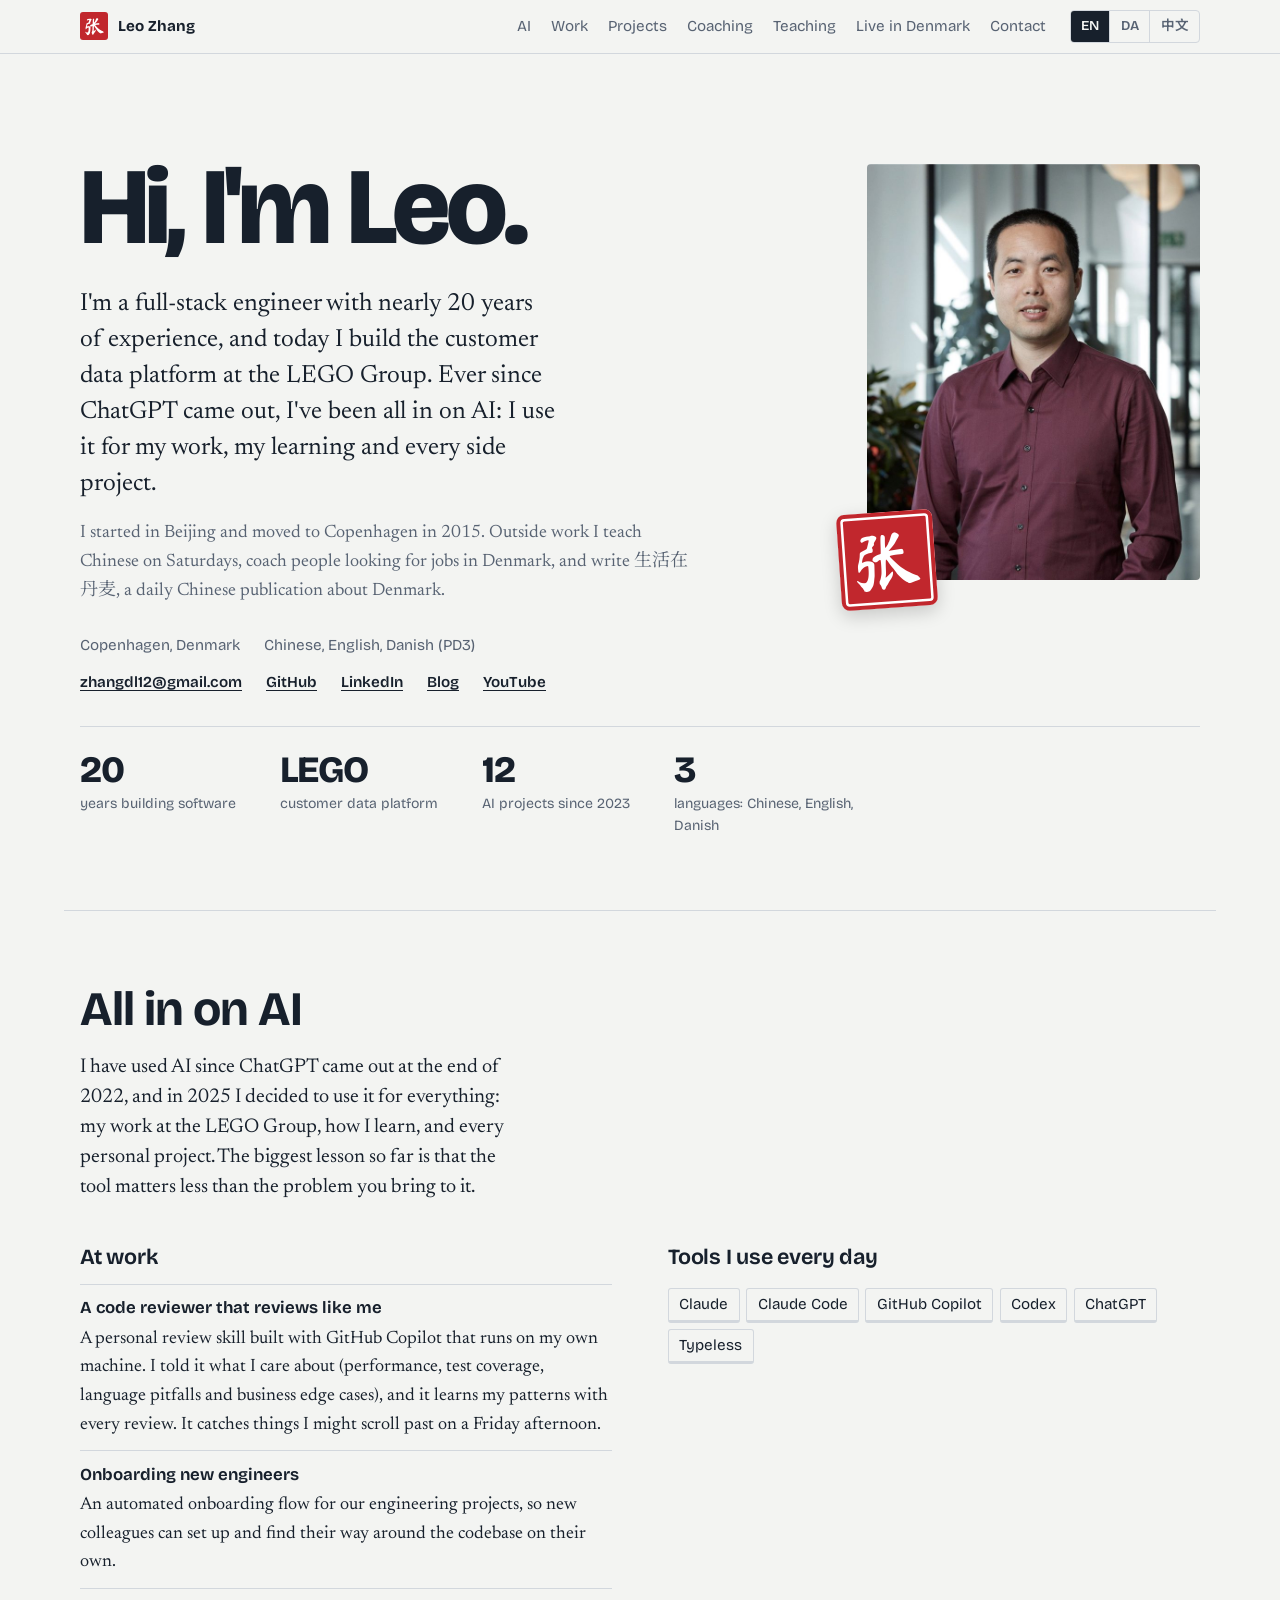
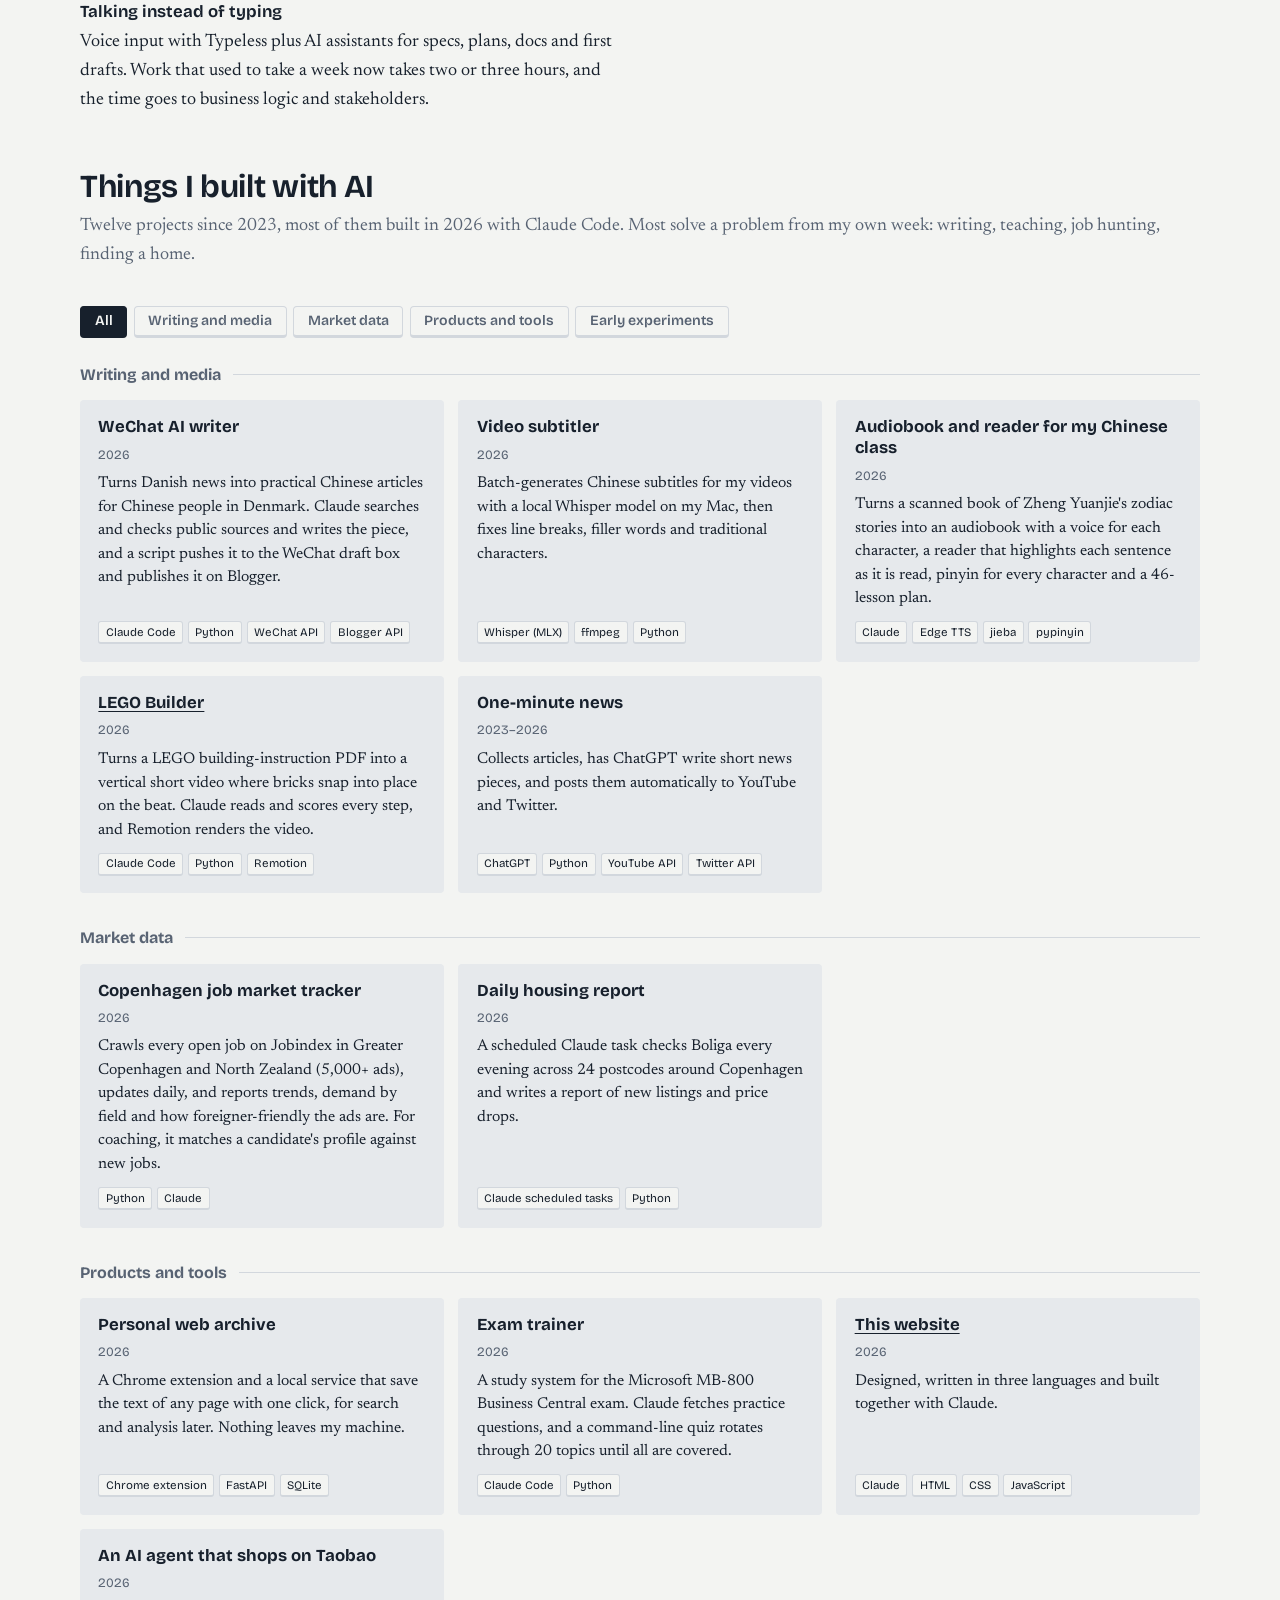
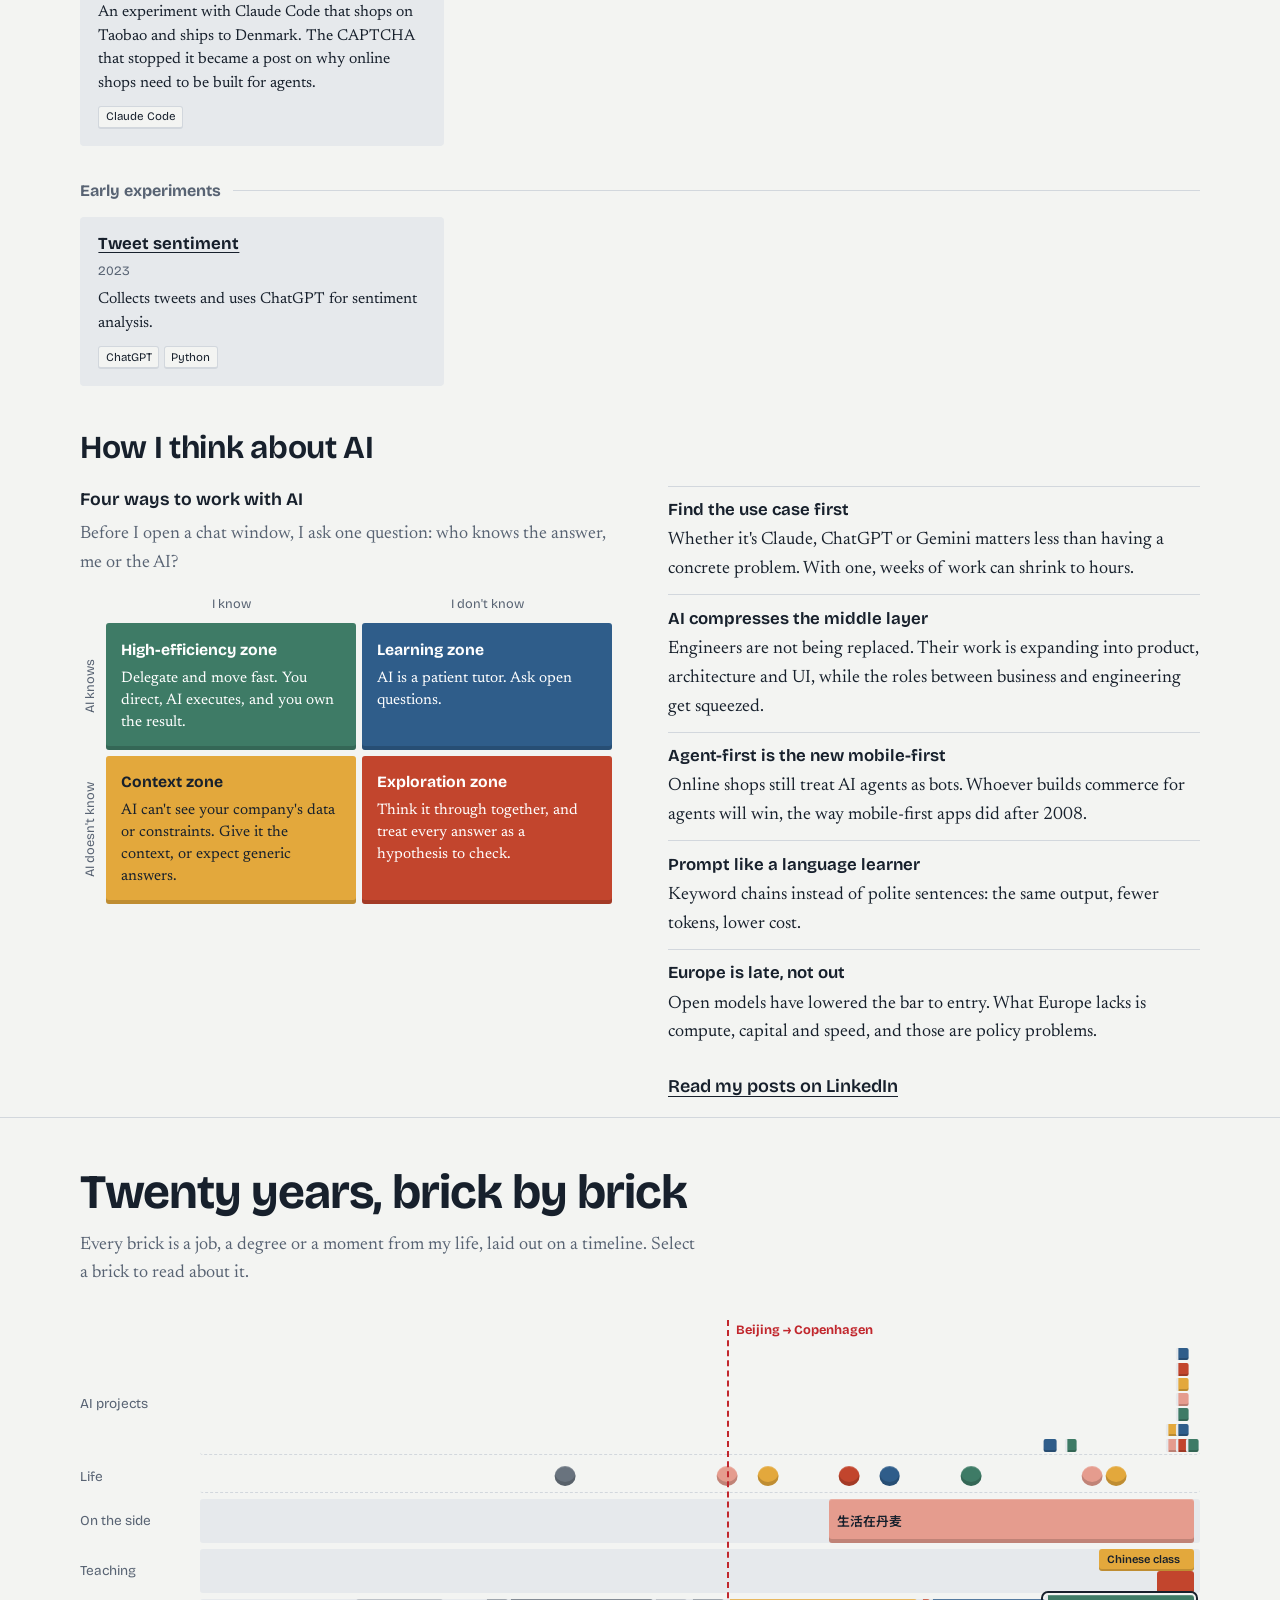
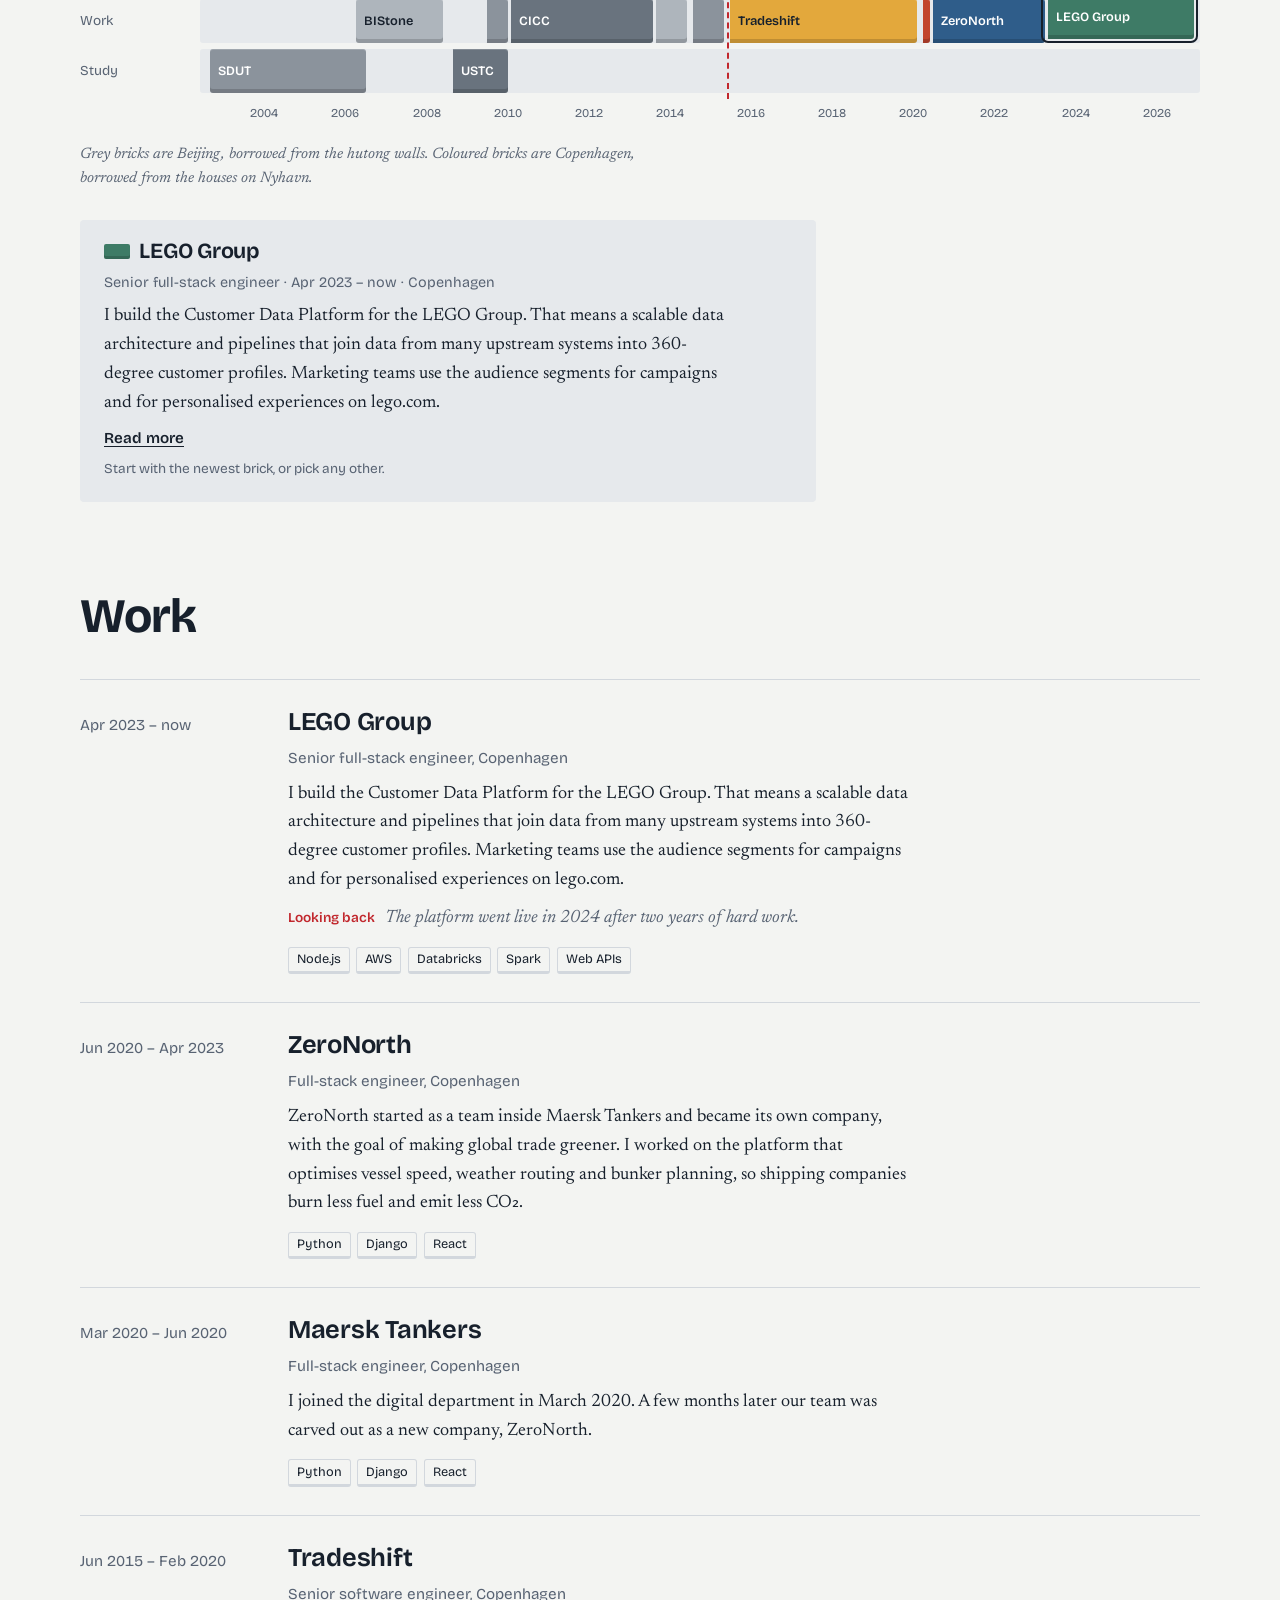
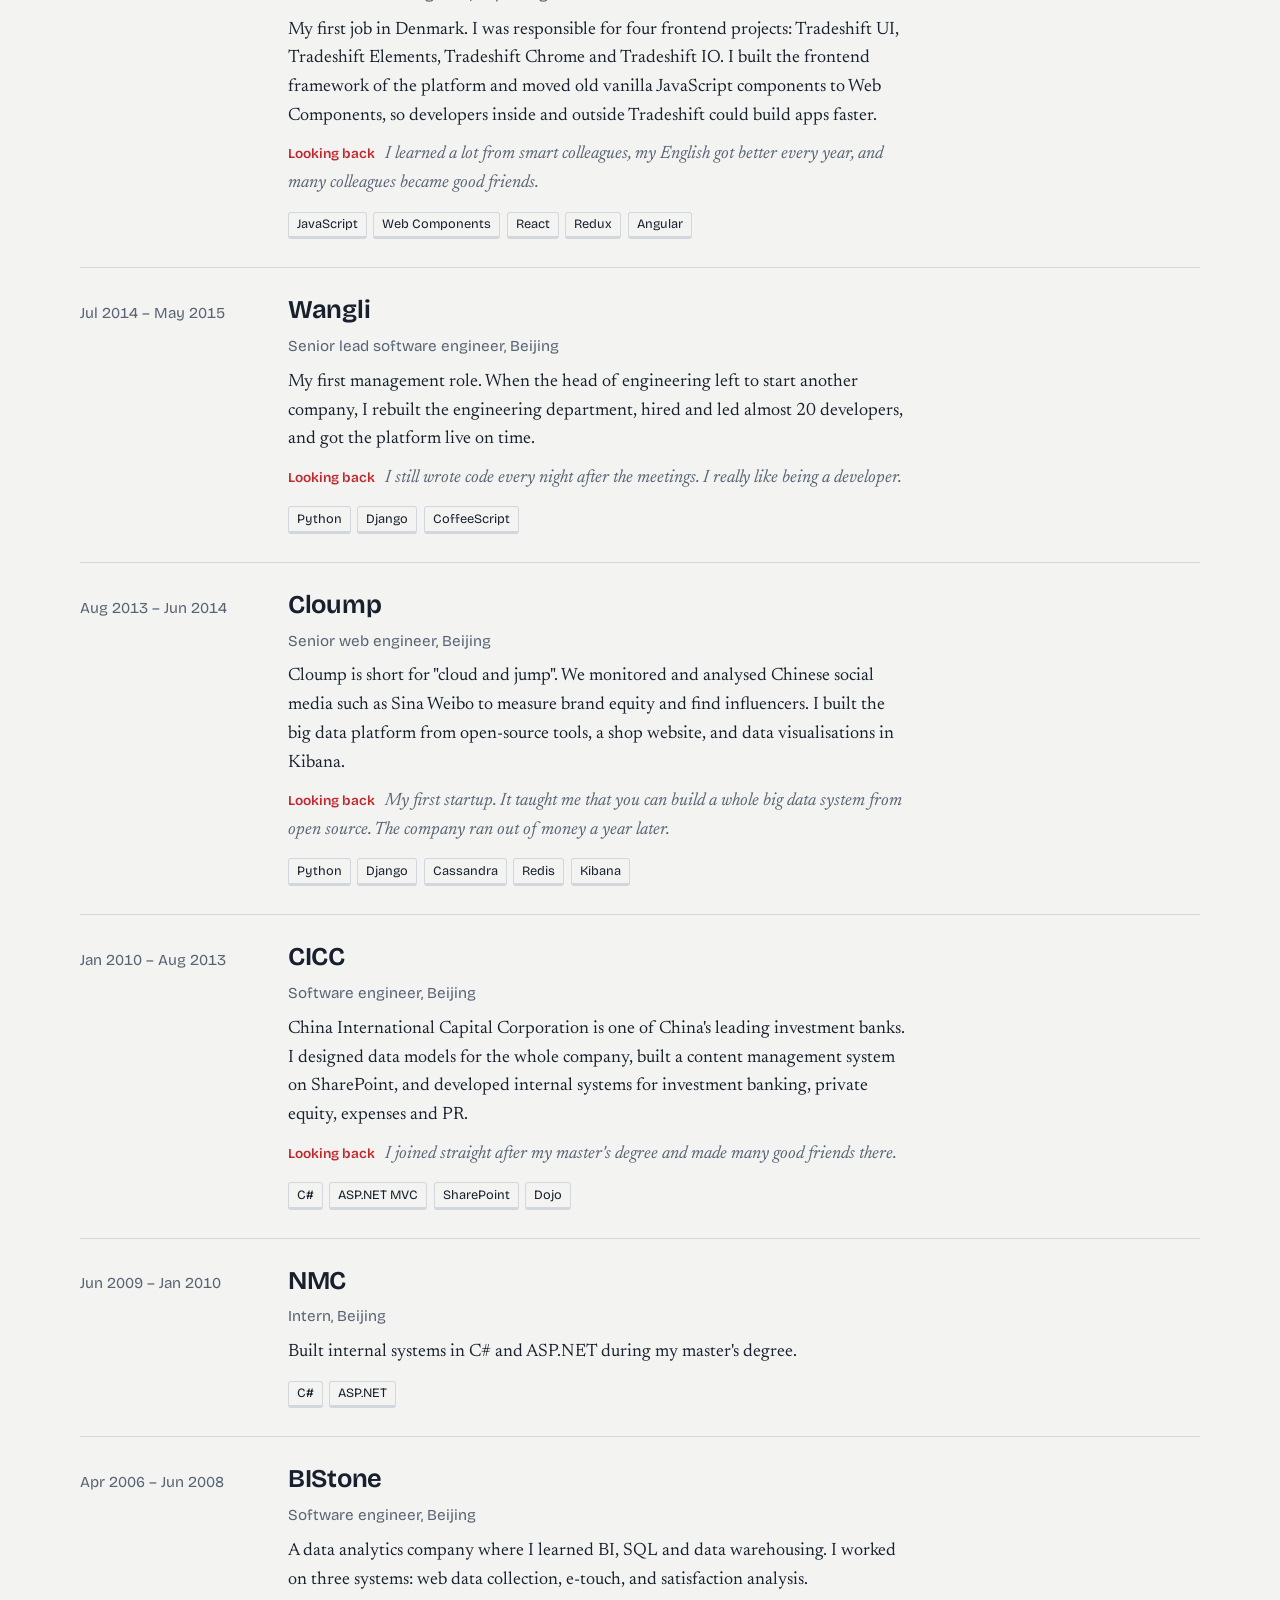
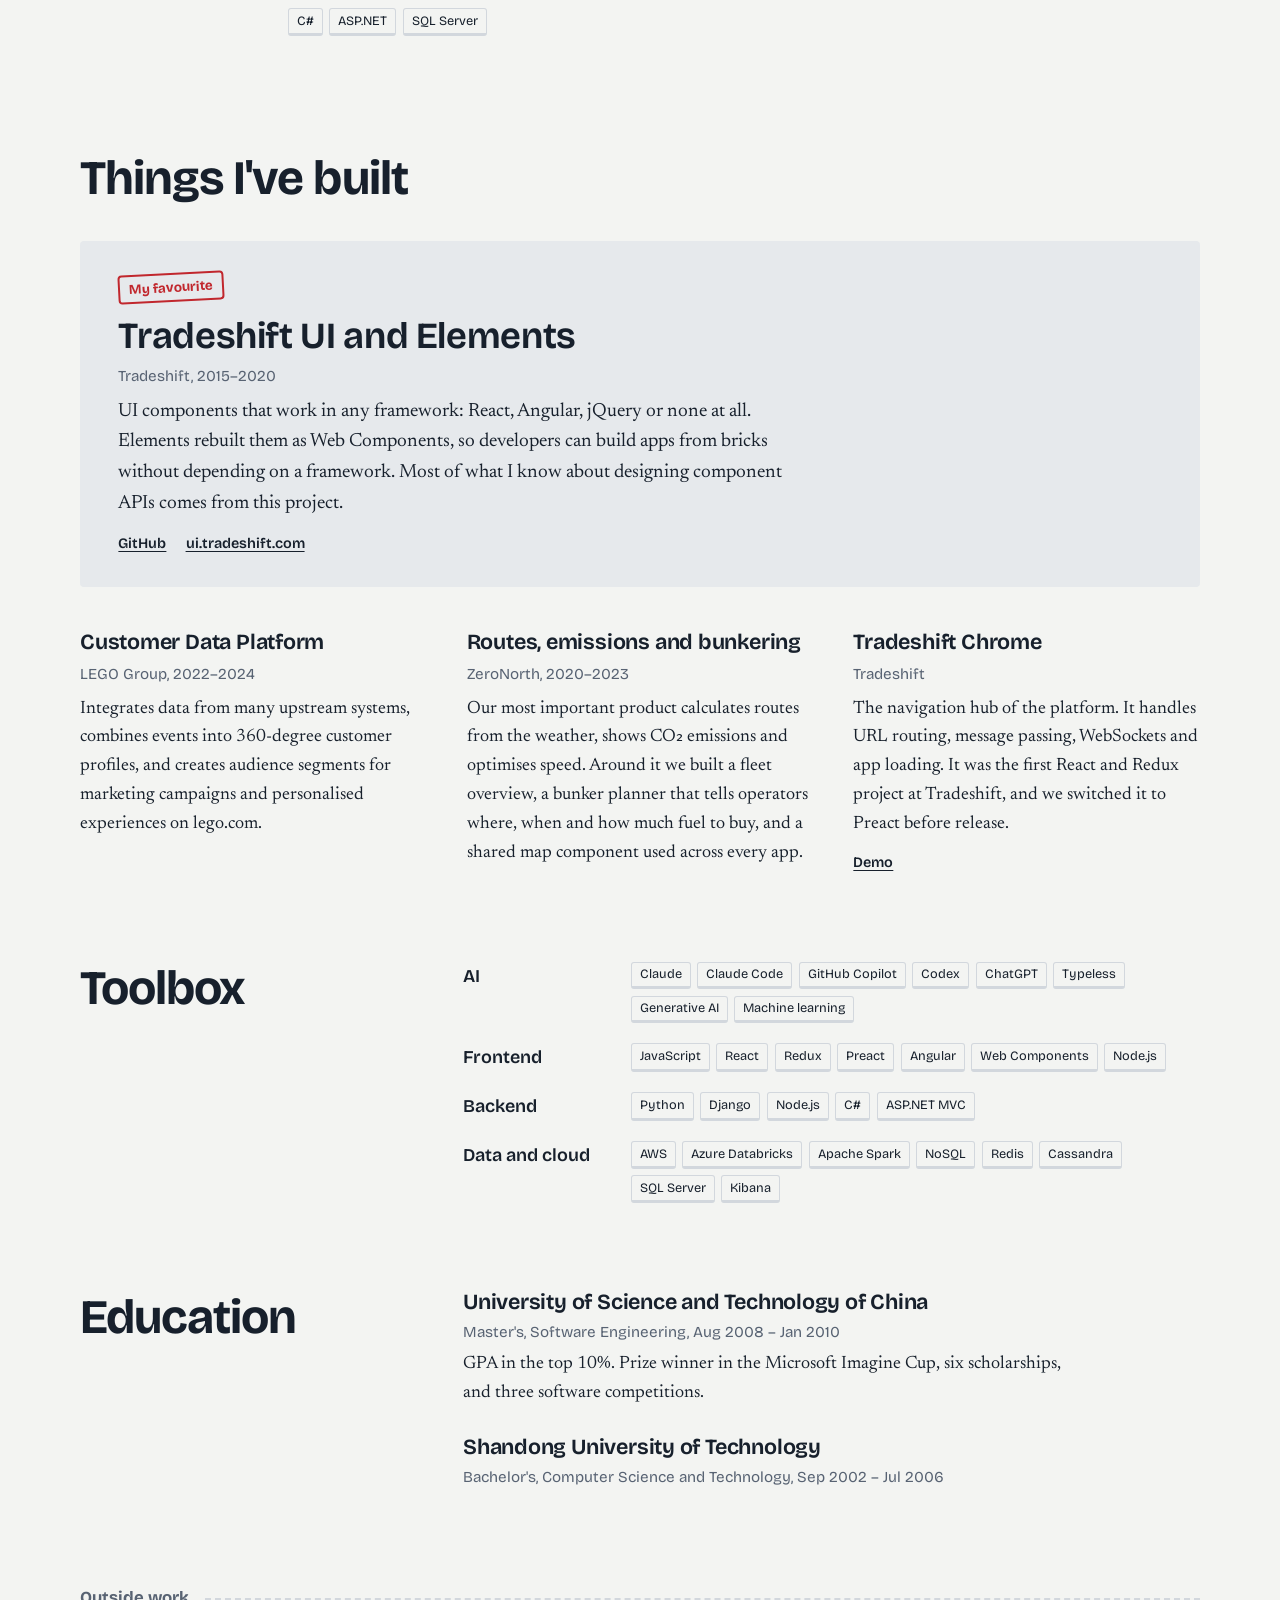
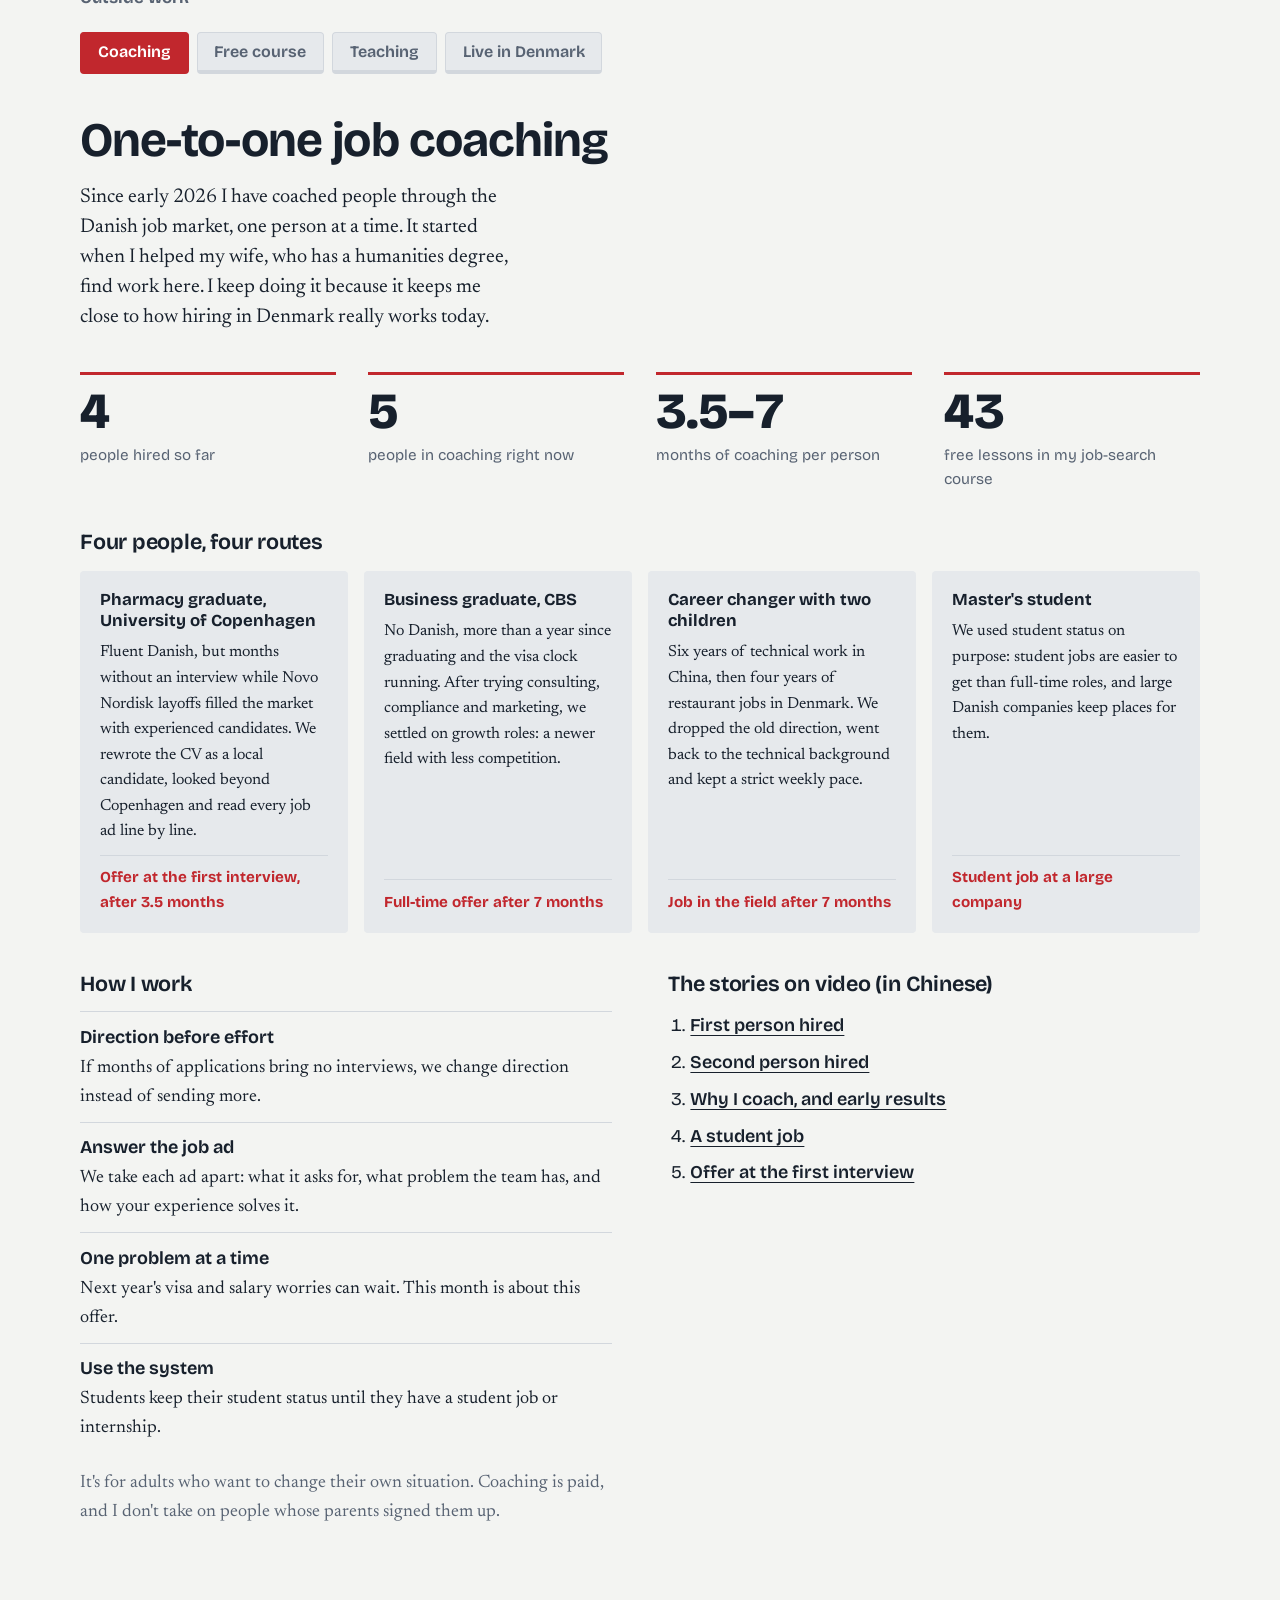
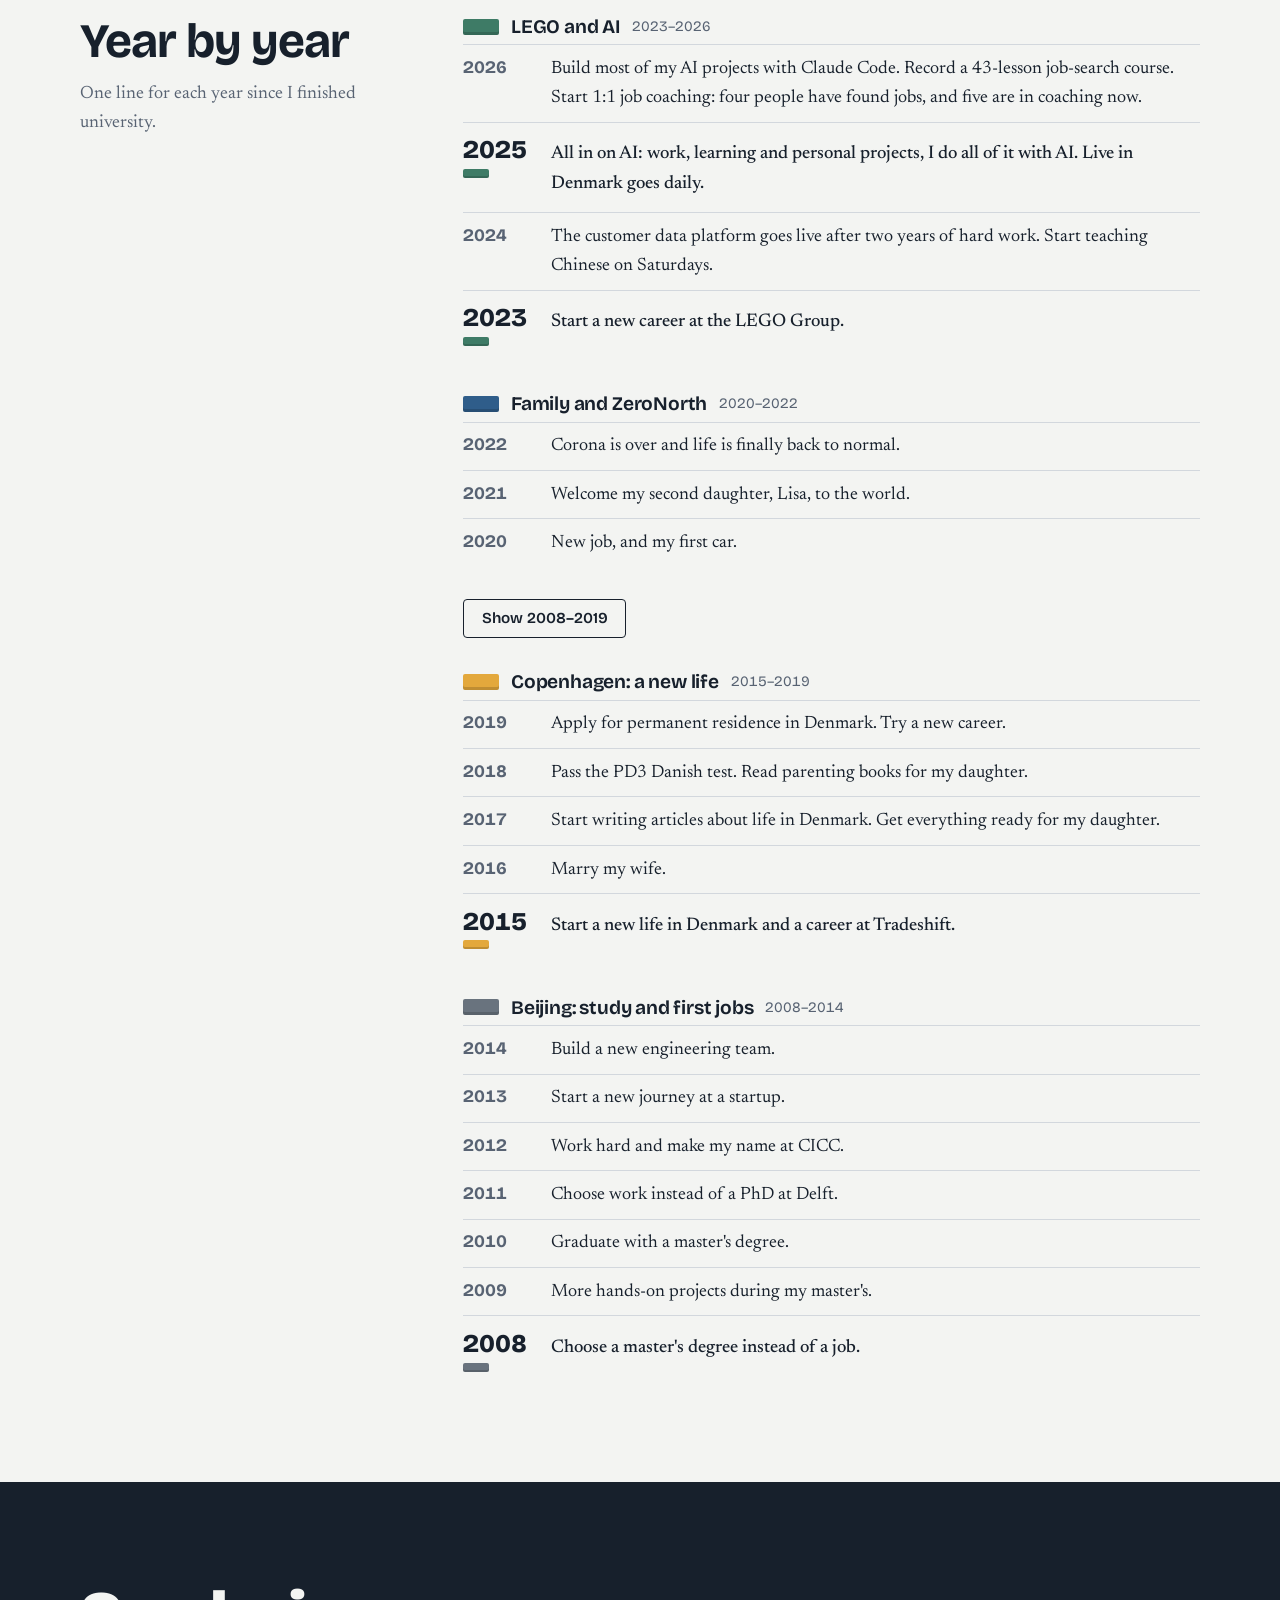
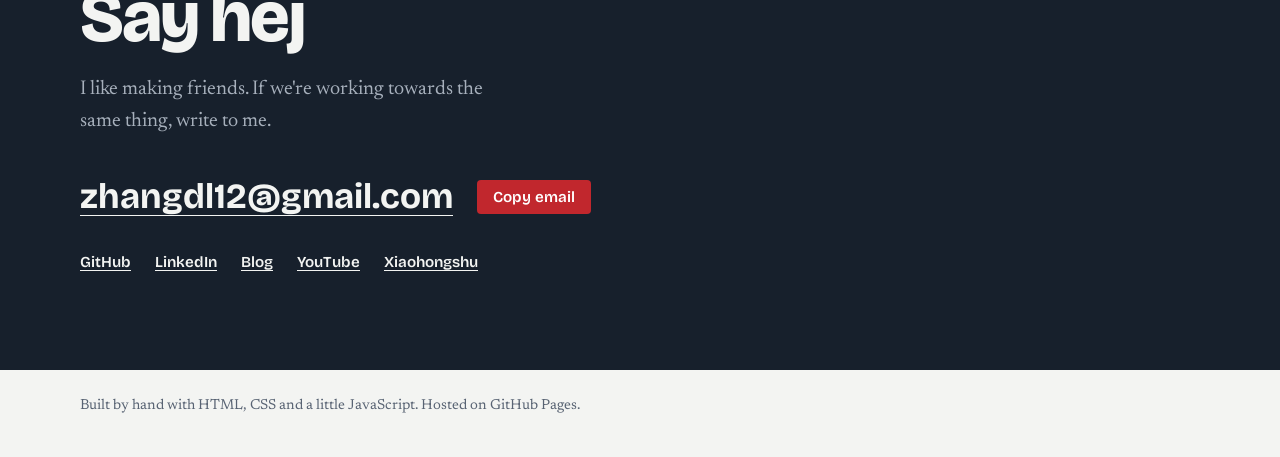
==== commit 06f07350: "Add photo, group year by year into chapters, drop hero buttons - Hero: add photo with the 张 seal sta" ====
--- a/index.html
+++ b/index.html
@@ -60,15 +60,12 @@
         <li><a id="hero-youtube" href="#" rel="me">YouTube</a></li>
       </ul>
     </div>
-    <div class="hero-seal" aria-hidden="true">
-      <span class="seal seal-lg">张</span>
-    </div>
+    <figure class="hero-photo">
+      <img src="assets/leo.jpg" width="720" height="900" alt="Leo Zhang">
+      <span class="seal seal-lg" aria-hidden="true">张</span>
+    </figure>
     <div class="quick">
       <dl class="quick-facts" id="quick-facts"></dl>
-      <div class="quick-actions">
-        <button type="button" class="btn btn-primary" id="save-pdf" data-t="ui.pdf">Save CV as PDF</button>
-        <a class="btn" href="#contact" data-t="ui.contactCta">Get in touch</a>
-      </div>
     </div>
   </section>
 
@@ -255,7 +252,7 @@
       <h2 id="years-title" data-t="ui.yearsTitle">Year by year</h2>
       <p class="intro" data-t="ui.yearsIntro"></p>
     </div>
-    <ol class="years" id="year-list"></ol>
+    <div class="chapters" id="year-list"></div>
   </section>
 
   <section class="contact" id="contact" aria-labelledby="contact-title">
--- a/assets/style.css
+++ b/assets/style.css
@@ -157,11 +157,21 @@
 .facts { color: var(--muted); }
 .links { margin-top: 0.75rem; }
 .links a { font-weight: 600; }
-.hero-seal { padding-top: 0.5rem; }
+.hero-photo { position: relative; margin: 0.5rem 0 0; width: clamp(15rem, 26vw, 21rem); }
+.hero-photo img {
+  display: block; width: 100%; height: auto; aspect-ratio: 4 / 5; object-fit: cover;
+  border-radius: 4px; background: var(--rule);
+}
+.hero-photo .seal-lg {
+  position: absolute; left: -1.75rem; bottom: -1.75rem;
+  width: 6rem; height: 6rem; font-size: 4.4rem; transform: rotate(-4deg);
+  box-shadow: inset 0 0 0 4px var(--seal), inset 0 0 0 6.5px var(--seal-ink), 0 6px 18px rgb(0 0 0 / 0.18);
+}
+@media (max-width: 900px) { .hero-photo { width: 13rem; } }
 @media (max-width: 640px) {
   .hero { grid-template-columns: 1fr; }
-  .hero-seal { order: -1; }
-  .seal-lg { width: 5.5rem; height: 5.5rem; font-size: 4rem; box-shadow: inset 0 0 0 4px var(--seal), inset 0 0 0 6px var(--seal-ink); }
+  .hero-photo { order: -1; width: 9.5rem; margin-left: 1rem; }
+  .hero-photo .seal-lg { width: 4rem; height: 4rem; font-size: 2.9rem; left: -1rem; bottom: -1rem; box-shadow: inset 0 0 0 3px var(--seal), inset 0 0 0 5px var(--seal-ink), 0 4px 12px rgb(0 0 0 / 0.18); }
 }
 
 /* ---------- wall ---------- */
@@ -351,7 +361,6 @@
 .q dt { font-family: var(--display); font-weight: 800; font-size: clamp(1.6rem, 1.2rem + 1.4vw, 2.4rem); line-height: 1; letter-spacing: -0.02em; }
 .q dd { margin: 0.3rem 0 0; font-family: var(--display); font-size: 0.88rem; color: var(--muted); max-width: 12rem; }
 @media (max-width: 760px) { .quick-facts { grid-template-columns: repeat(2, minmax(0, 1fr)); } }
-.quick-actions { display: flex; flex-wrap: wrap; gap: 0.6rem; }
 .btn {
   font-family: var(--display); font-weight: 600; font-size: 0.95rem; line-height: 1.2;
   padding: 0.6rem 1.1rem; border: 1.5px solid var(--ink); border-radius: 4px;
@@ -492,13 +501,29 @@
 }
 
 /* ---------- years ---------- */
+.chapters { display: grid; gap: 2rem; min-width: 0; }
+.chapter { display: grid; gap: 0.4rem; }
+.chapter-head { display: flex; align-items: center; gap: 0.75rem; flex-wrap: wrap; }
+.chapter-head::before {
+  content: ""; width: 2.25rem; height: 1rem; border-radius: 2px; flex: none;
+  background: var(--c); box-shadow: inset 0 -3px 0 rgba(0, 0, 0, 0.16);
+}
+.chapter-head h3 { font-size: 1.2rem; }
+.chapter-range { font-family: var(--display); font-size: 0.9rem; color: var(--muted); font-variant-numeric: tabular-nums; }
+.chapter-toggle { justify-self: start; }
 .years { list-style: none; margin: 0; padding: 0; }
 .years li {
   display: grid; grid-template-columns: 4.5rem minmax(0, 1fr); gap: 1rem;
-  padding-block: 0.6rem; border-top: 1px solid var(--rule); align-items: baseline;
-}
-.years .y { font-family: var(--display); font-weight: 700; font-size: 1.2rem; font-variant-numeric: tabular-nums; }
-.years .pivot .y { color: var(--seal); }
+  padding-block: 0.55rem; border-top: 1px solid var(--rule); align-items: baseline;
+}
+.years .y { font-family: var(--display); font-weight: 700; font-size: 1.1rem; color: var(--muted); font-variant-numeric: tabular-nums; }
+.years .pivot { padding-block: 0.9rem; }
+.years .pivot .y { font-size: 1.6rem; font-weight: 800; color: var(--ink); line-height: 1; }
+.years .pivot .yt { font-size: 1.15rem; font-weight: 500; }
+.years .pivot .y::after {
+  content: ""; display: block; width: 1.6rem; height: 0.55rem; margin-top: 0.4rem; border-radius: 2px;
+  background: var(--c); box-shadow: inset 0 -2px 0 rgba(0, 0, 0, 0.16);
+}
 
 /* ---------- toolbox & education ---------- */
 .toolbox { margin: 0; display: grid; gap: 1.25rem; }
@@ -529,10 +554,13 @@
 @media print {
   :root { --paper: #fff; --paper-2: #fff; --ink: #000; --muted: #444; --rule: #bbb; --band-bg: #fff; --band-fg: #000; --band-muted: #444; }
   body { font-size: 10.5pt; line-height: 1.45; }
-  body::before, .bar, .skip, .wall-section, .hero-seal, .copy, .foot, #years, noscript, .dk-recent, .dk-grid, .quick-actions, .tabs, .filters { display: none !important; }
-  .has-tabs .tab-off, .ai-group[hidden] { display: block !important; }
+  body::before, .bar, .skip, .wall-section, .hero-photo .seal, .copy, .foot, #years, noscript, .dk-recent, .dk-grid, .tabs, .filters { display: none !important; }
+  .has-tabs .tab-off, .ai-group[hidden], .chapter.early[hidden] { display: block !important; }
+  .chapter-toggle { display: none !important; }
   .denmark { margin-top: 1rem; } .dk-inner { padding-block: 1rem; gap: 1rem; } .stat dt { font-size: 18pt; }
-  .hero { padding-block: 0 1rem; grid-template-columns: 1fr; }
+  .hero { padding-block: 0 1rem; grid-template-columns: minmax(0, 1fr) auto; }
+  .hero-photo { width: 7.5rem; margin: 0; }
+  .hero-photo img { border-radius: 2px; }
   .hello { font-size: 28pt; }
   .lede { font-size: 12pt; max-width: none; margin-top: 0.5rem; }
   .block { padding-block: 1rem 0; }
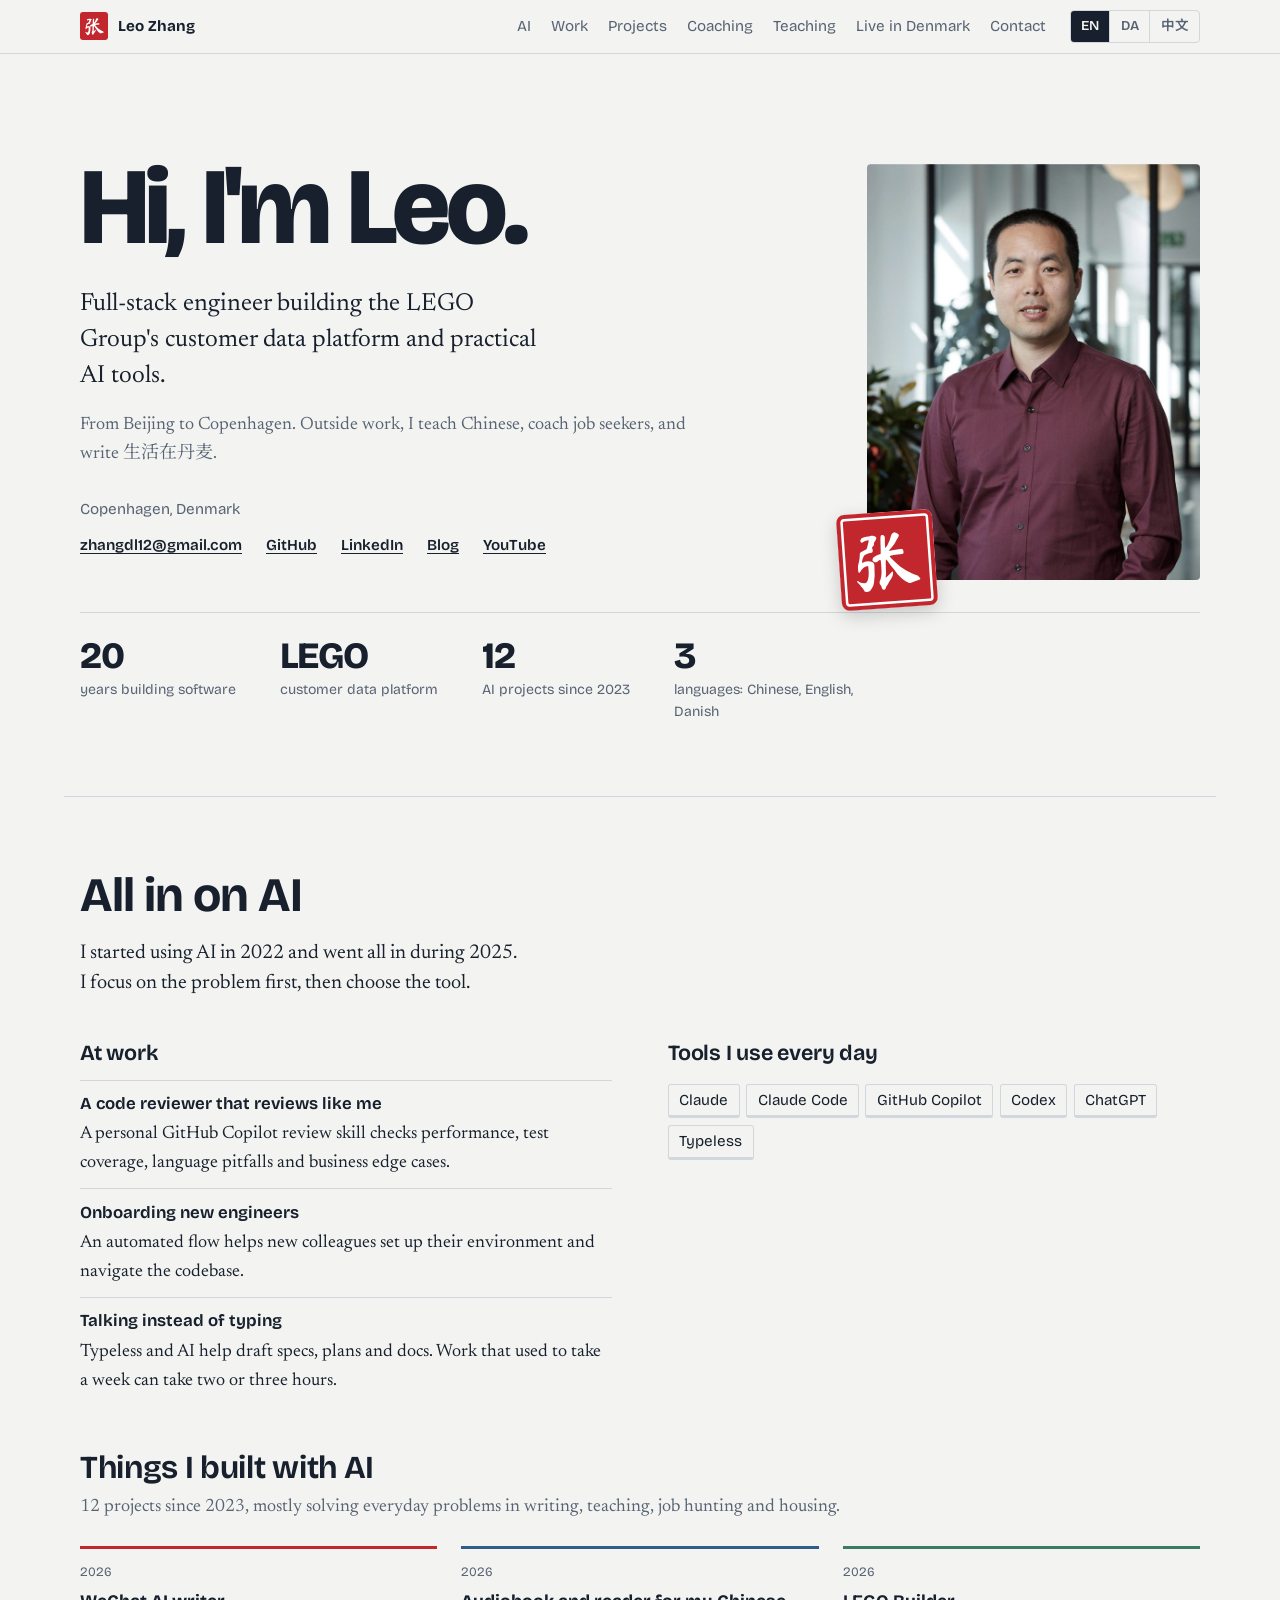
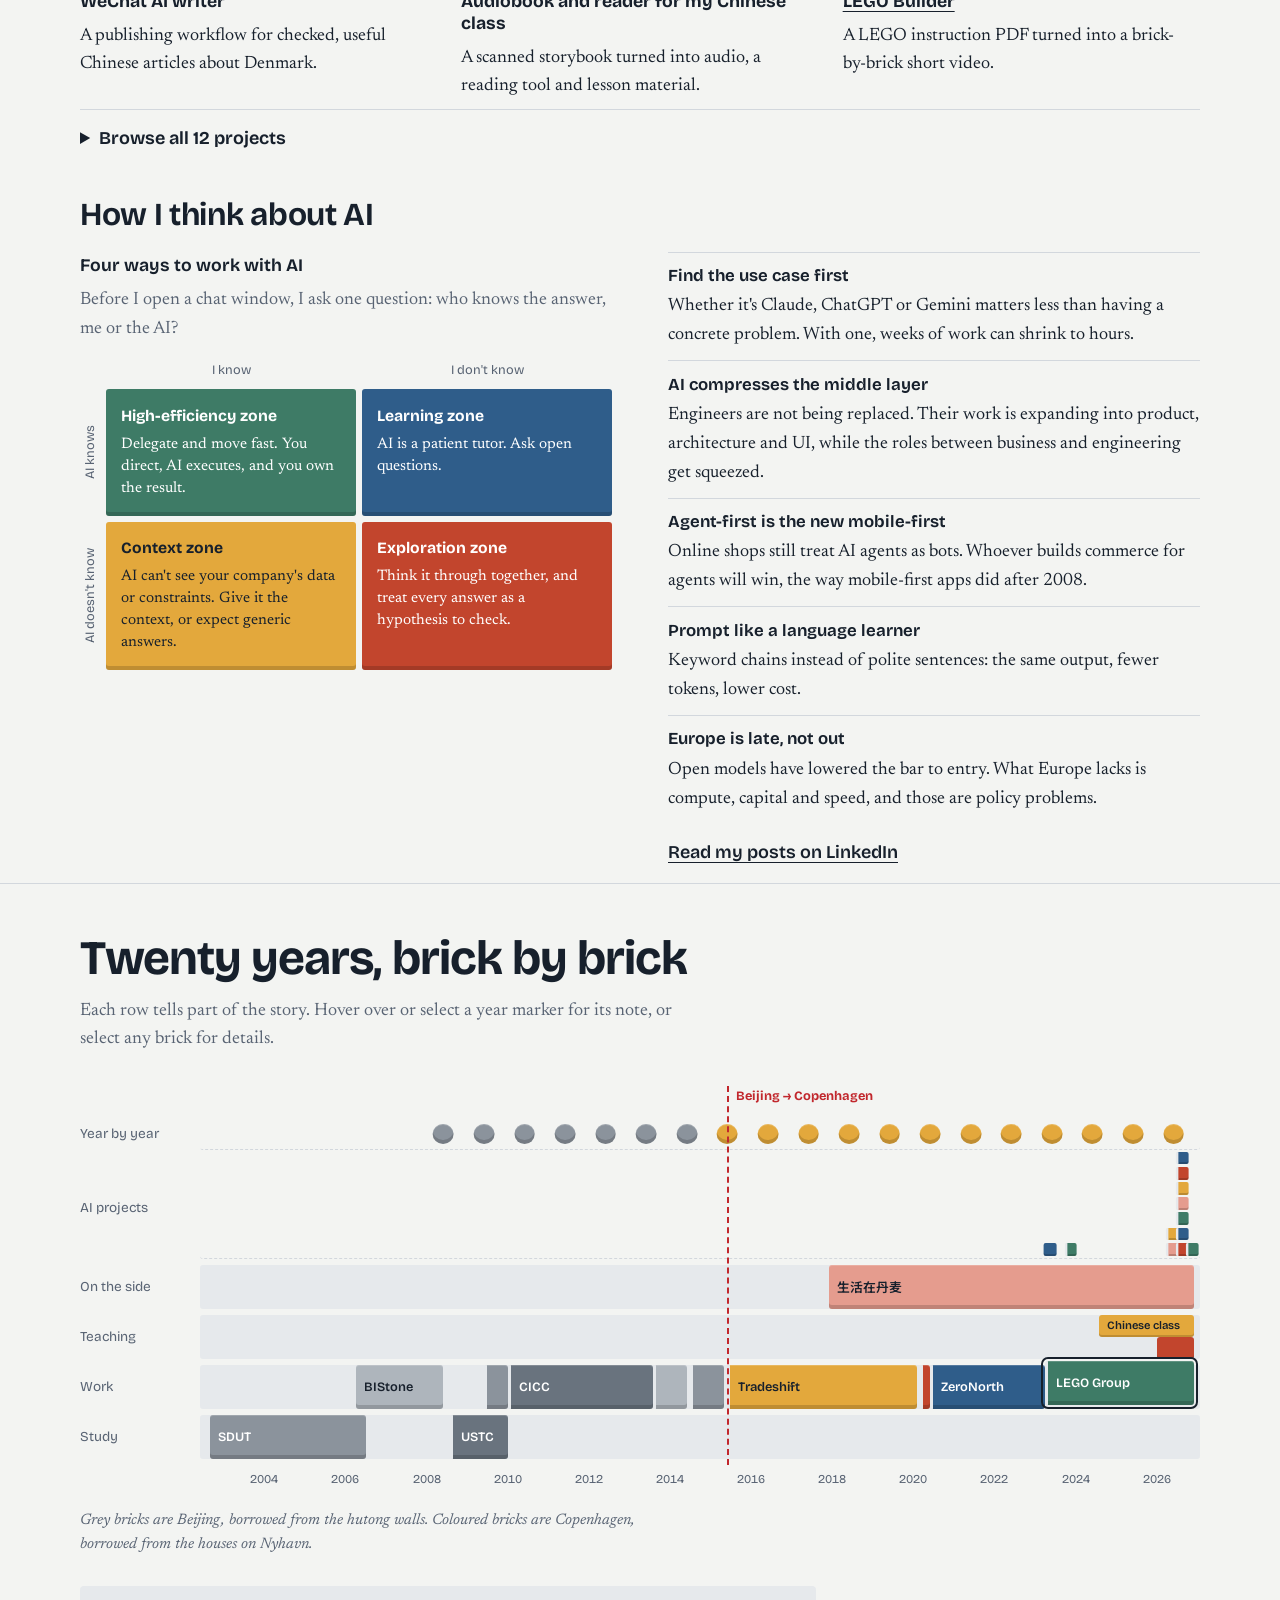
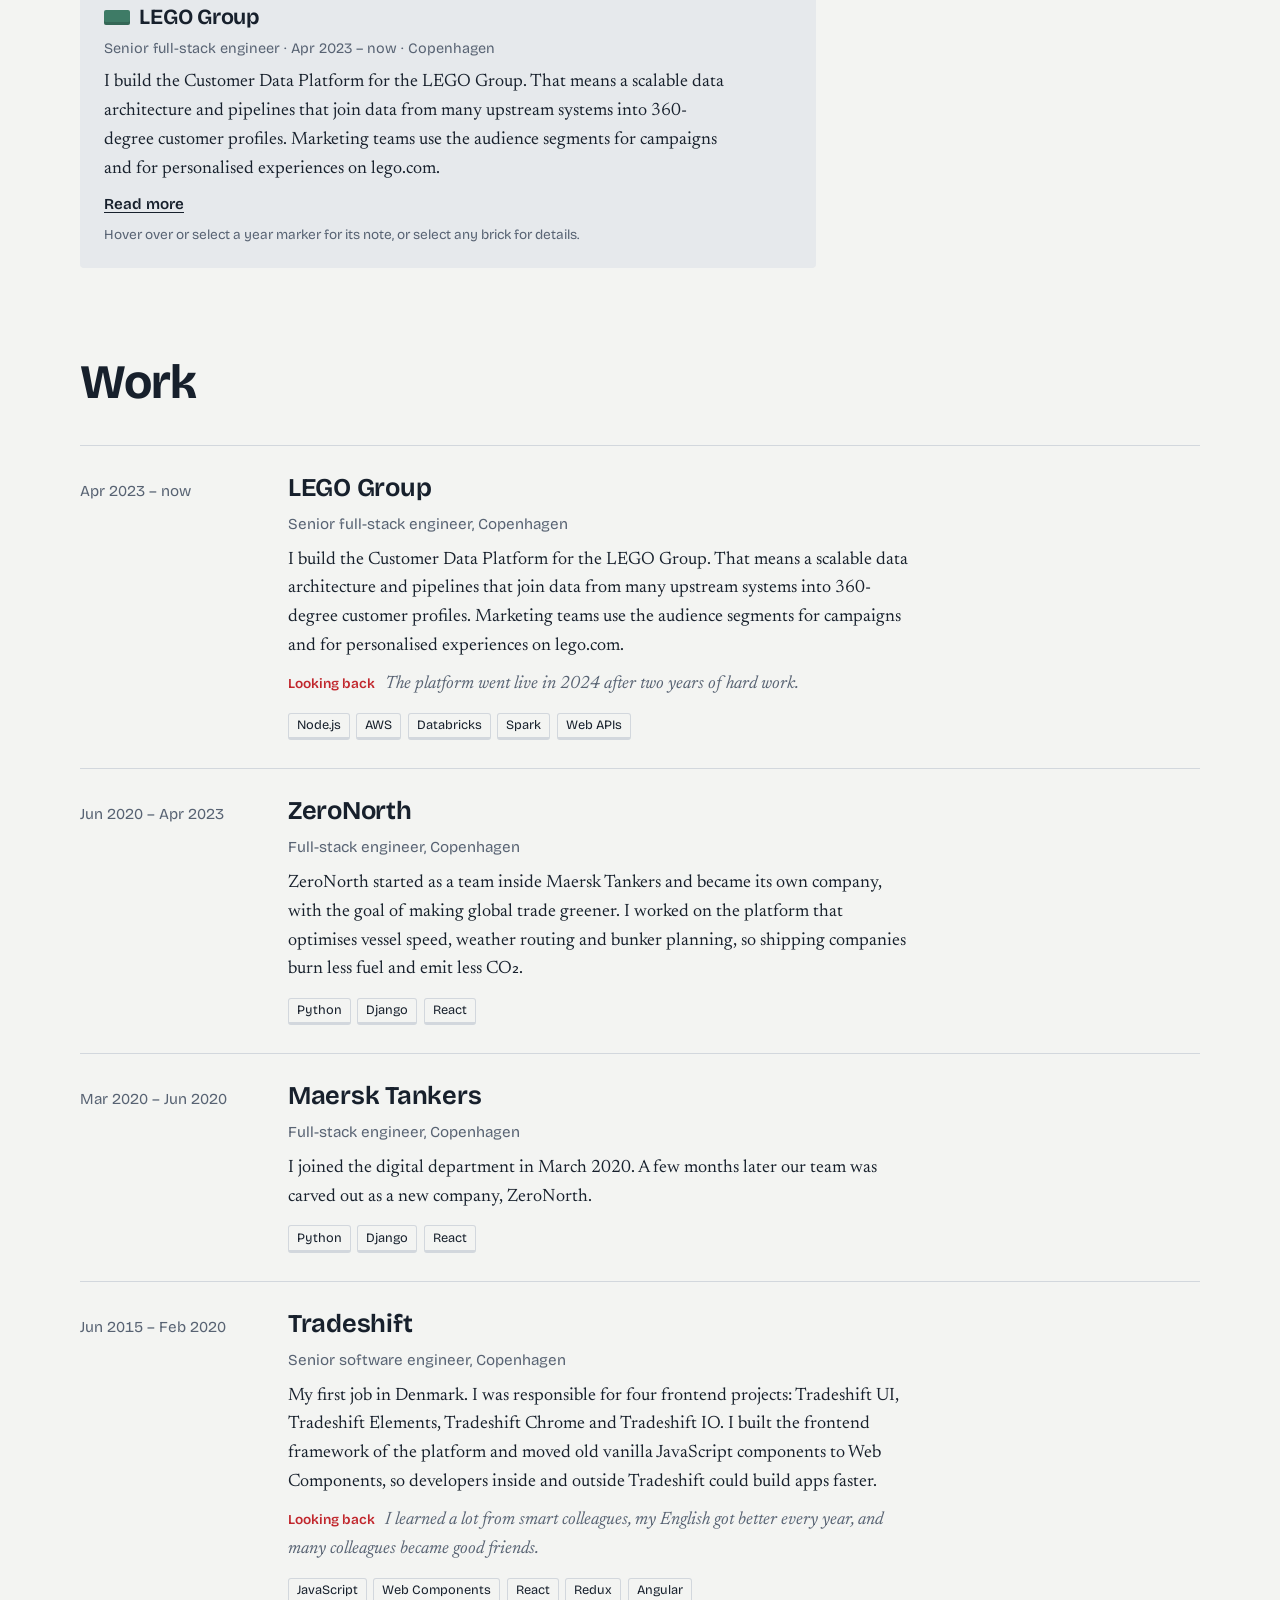
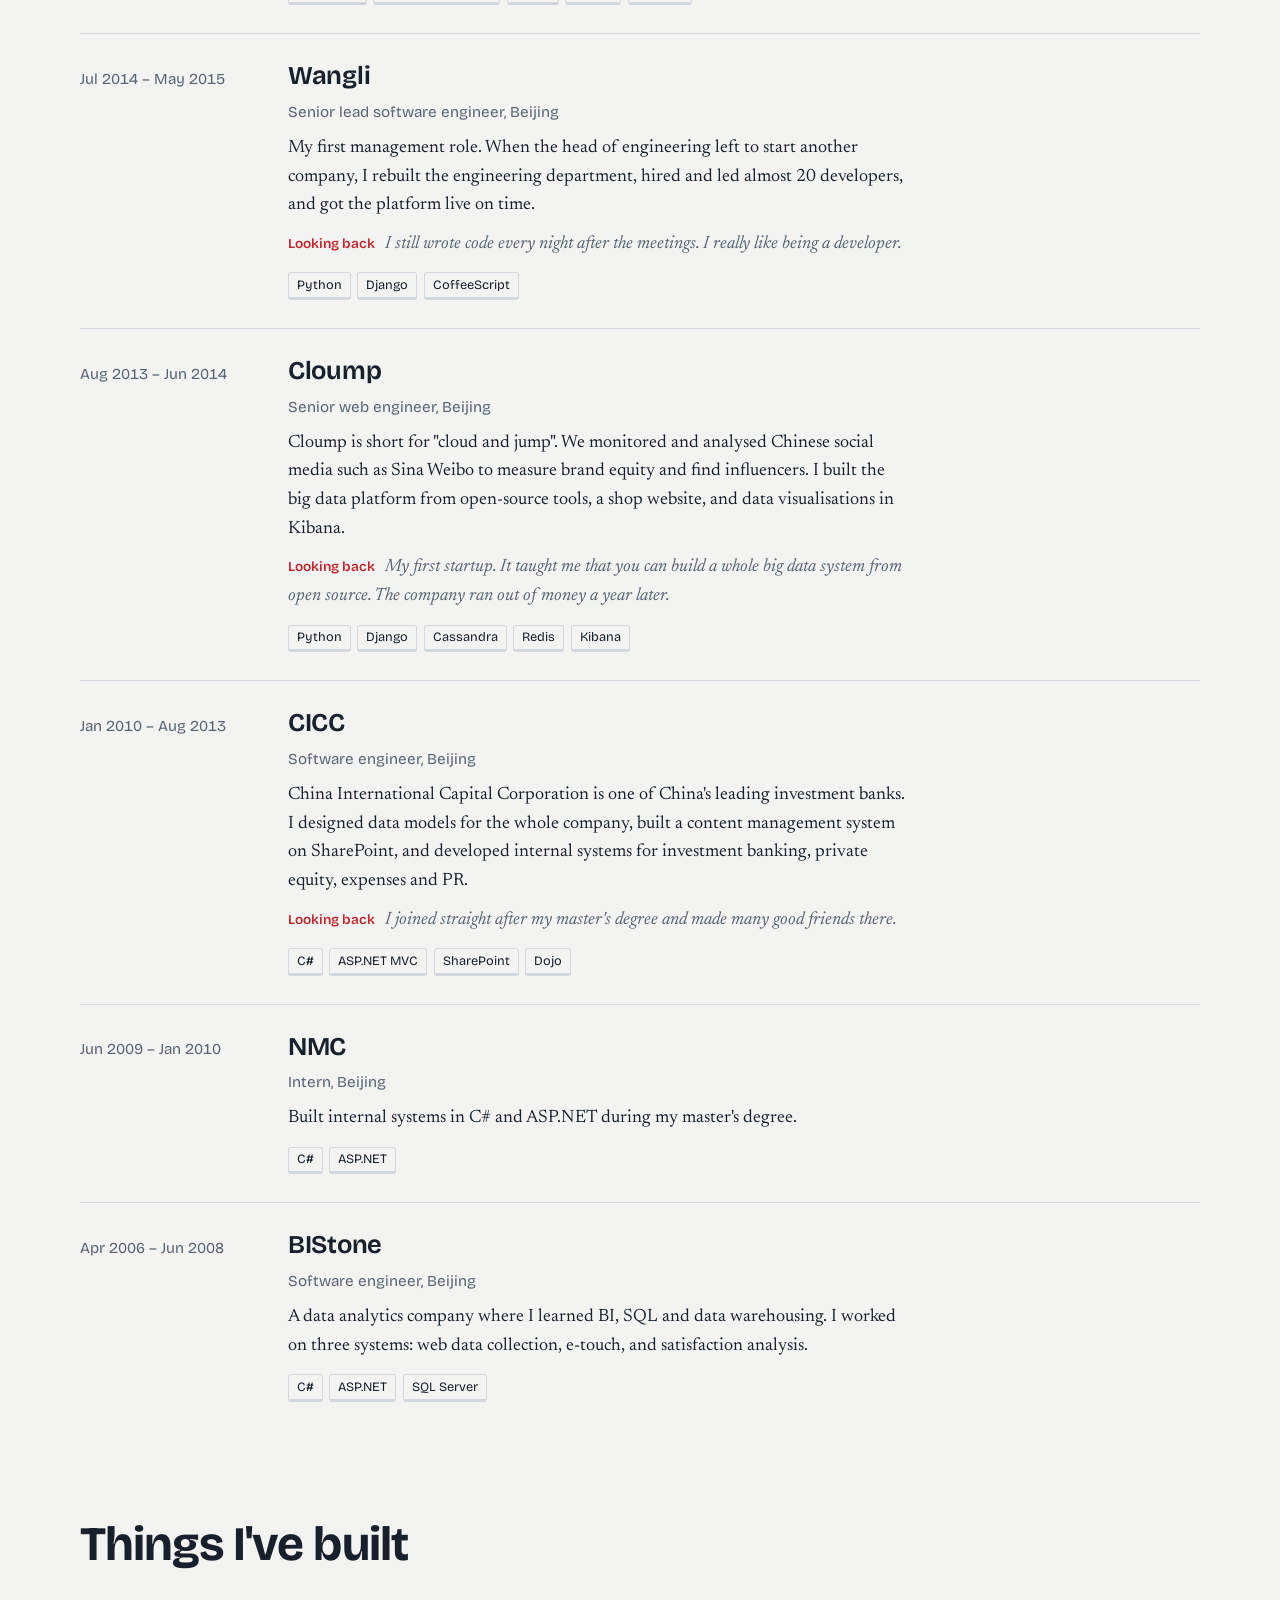
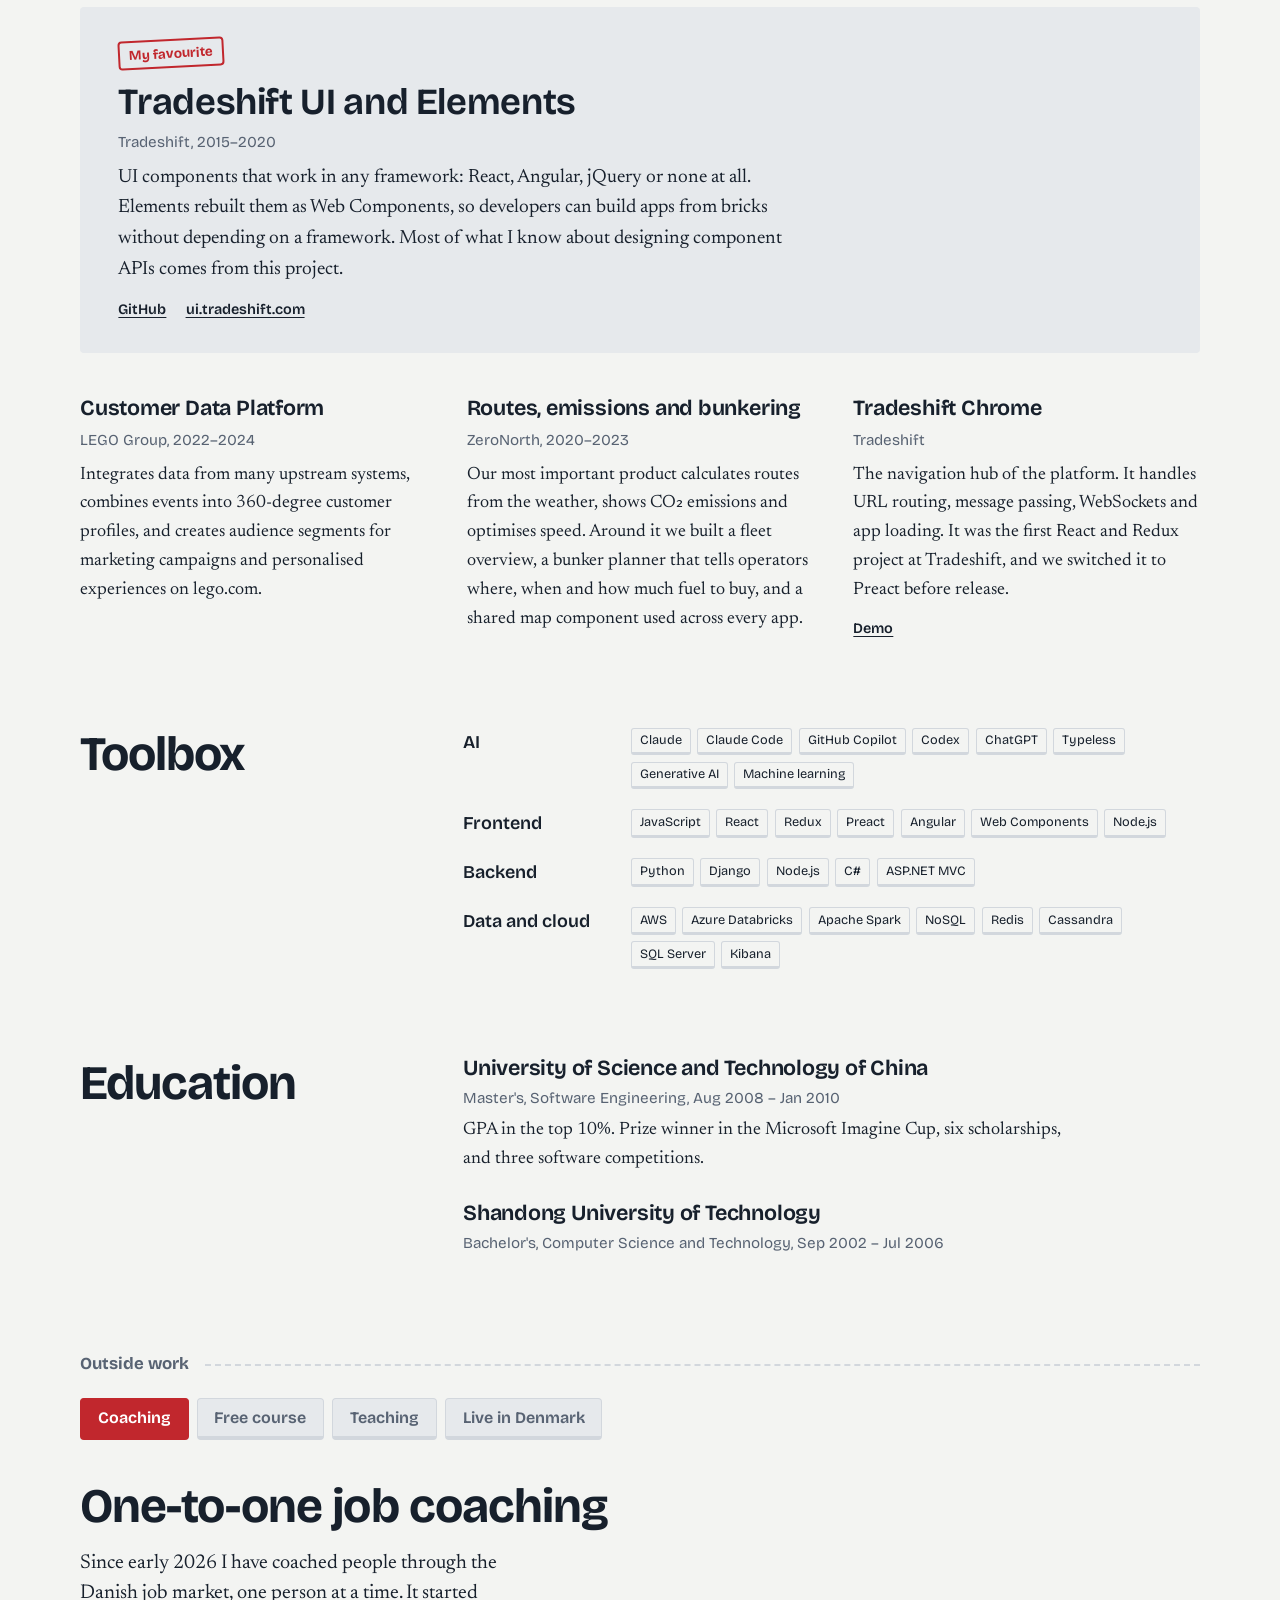
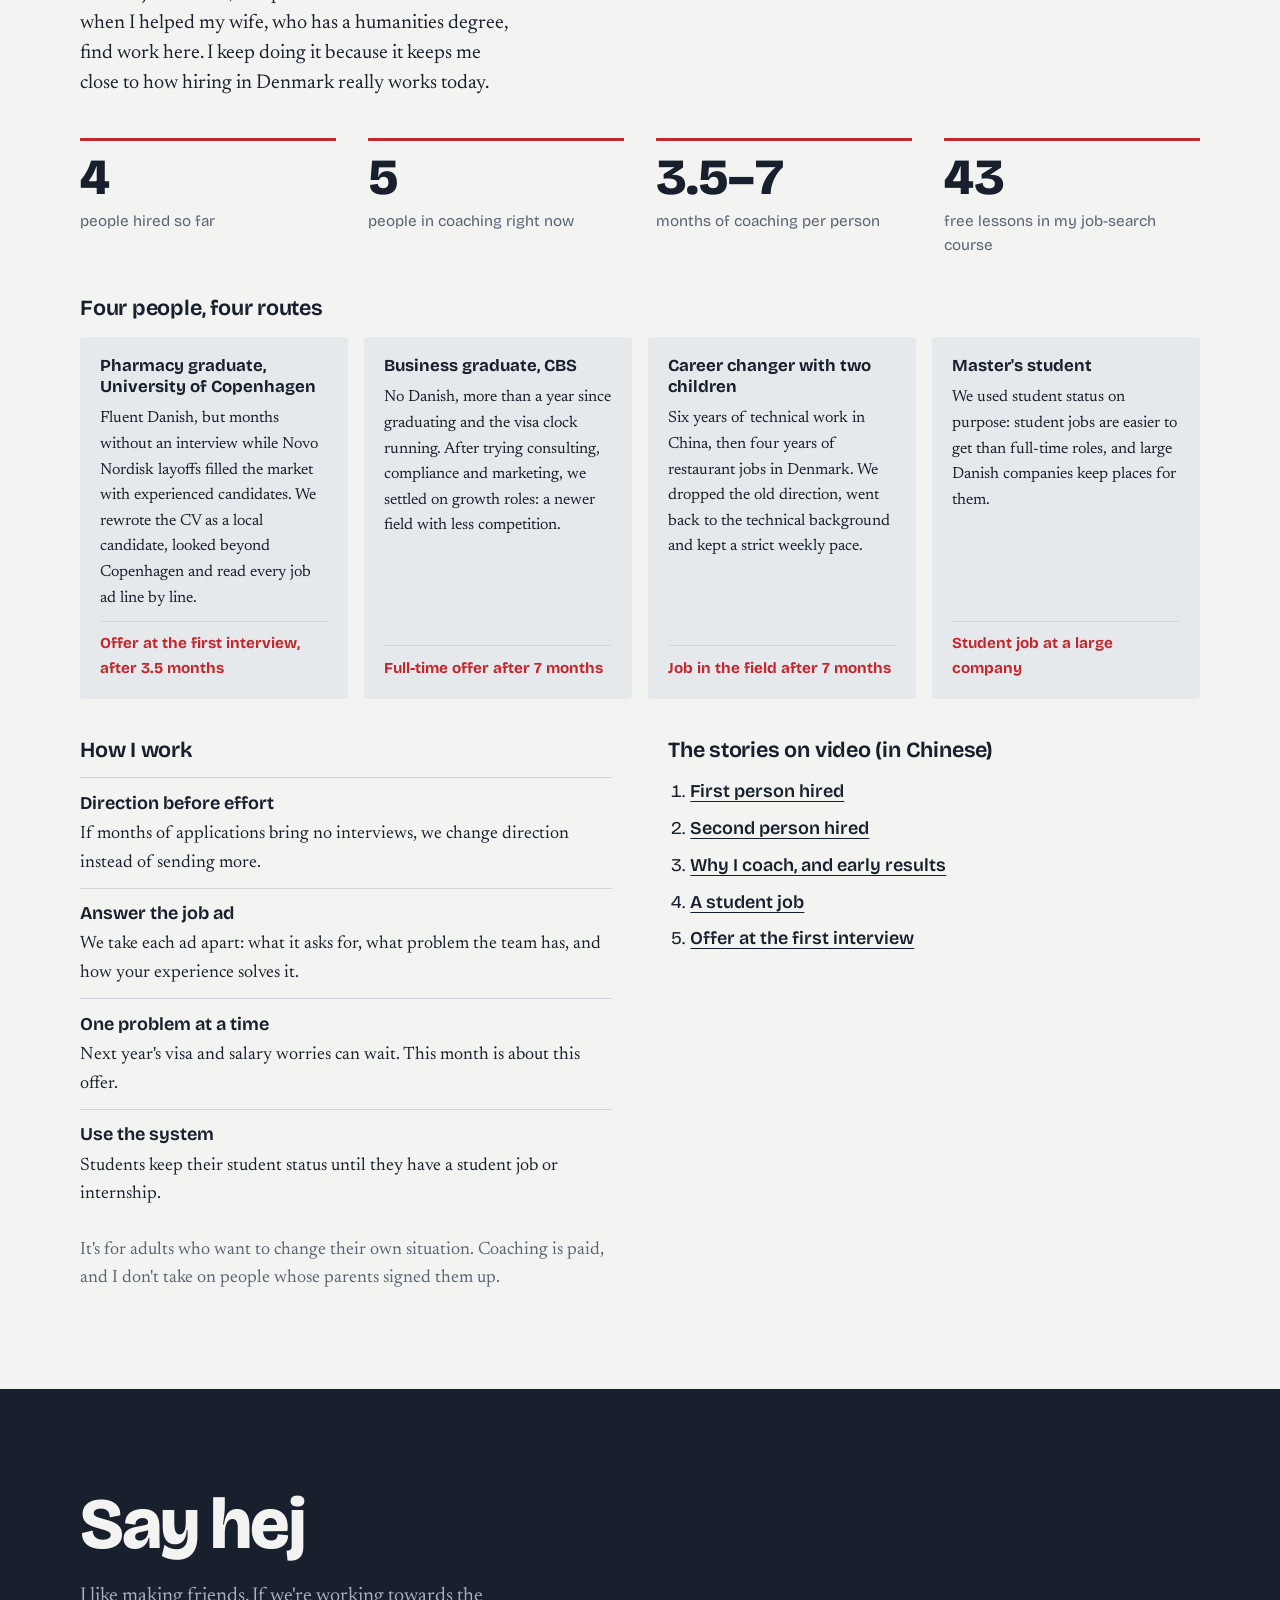
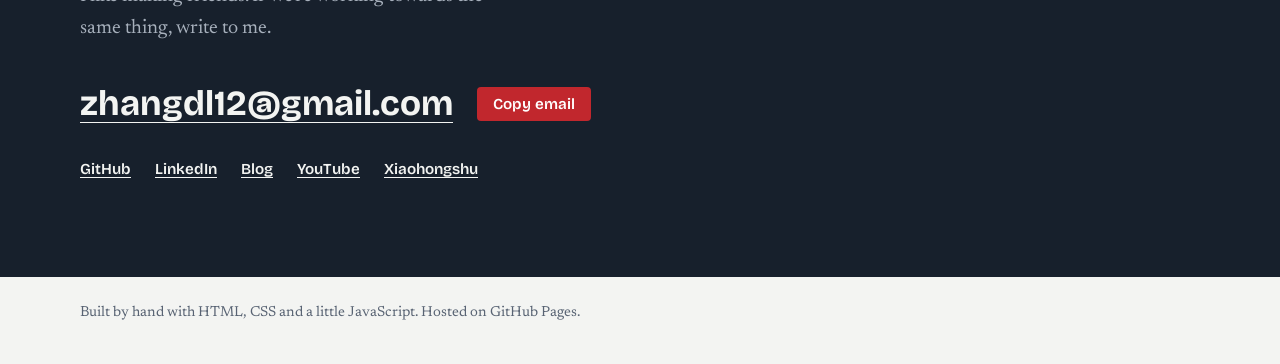
==== commit 5108a05f: "Move year notes into wall and remove Life row" ====
--- a/index.html
+++ b/index.html
@@ -1,286 +1,291 @@
 <!doctype html>
 <html lang="en">
+
 <head>
-<meta charset="utf-8">
-<meta name="viewport" content="width=device-width, initial-scale=1, viewport-fit=cover">
-<title>Leo Zhang · Full-stack engineer, all in on AI</title>
-<meta name="description" content="Leo Zhang is a full-stack developer with nearly 20 years of experience, first in Beijing and since 2015 in Copenhagen.">
-<meta property="og:title" content="Leo Zhang">
-<meta property="og:description" content="Full-stack developer. Beijing, then Copenhagen. Twenty years, brick by brick.">
-<meta property="og:type" content="website">
-<meta name="theme-color" content="#C1272D">
-<link rel="icon" href="data:image/svg+xml,%3Csvg xmlns='http://www.w3.org/2000/svg' viewBox='0 0 64 64'%3E%3Crect x='4' y='4' width='56' height='56' rx='6' fill='%23C1272D'/%3E%3Ctext x='32' y='45' font-size='38' text-anchor='middle' fill='white' font-family='serif'%3E%E5%BC%A0%3C/text%3E%3C/svg%3E">
-<link rel="preconnect" href="https://fonts.googleapis.com">
-<link rel="preconnect" href="https://fonts.gstatic.com" crossorigin>
-<link rel="stylesheet" href="https://fonts.googleapis.com/css2?family=Bricolage+Grotesque:opsz,wght@12..96,400..800&family=Newsreader:ital,opsz,wght@0,6..72,400..600;1,6..72,400&family=Noto+Serif+SC:wght@400;600&family=Noto+Sans+SC:wght@500;800&display=swap">
-<link rel="stylesheet" href="https://fonts.googleapis.com/css2?family=Ma+Shan+Zheng&text=%E5%BC%A0&display=block">
-<link rel="stylesheet" href="assets/style.css">
+  <meta charset="utf-8">
+  <meta name="viewport" content="width=device-width, initial-scale=1, viewport-fit=cover">
+  <title>Leo Zhang · Full-stack engineer, all in on AI</title>
+  <meta name="description"
+    content="Leo Zhang is a full-stack developer with nearly 20 years of experience, first in Beijing and since 2015 in Copenhagen.">
+  <meta property="og:title" content="Leo Zhang">
+  <meta property="og:description"
+    content="Full-stack developer. Beijing, then Copenhagen. Twenty years, brick by brick.">
+  <meta property="og:type" content="website">
+  <meta name="theme-color" content="#C1272D">
+  <link rel="icon"
+    href="data:image/svg+xml,%3Csvg xmlns='http://www.w3.org/2000/svg' viewBox='0 0 64 64'%3E%3Crect x='4' y='4' width='56' height='56' rx='6' fill='%23C1272D'/%3E%3Ctext x='32' y='45' font-size='38' text-anchor='middle' fill='white' font-family='serif'%3E%E5%BC%A0%3C/text%3E%3C/svg%3E">
+  <link rel="preconnect" href="https://fonts.googleapis.com">
+  <link rel="preconnect" href="https://fonts.gstatic.com" crossorigin>
+  <link rel="stylesheet"
+    href="https://fonts.googleapis.com/css2?family=Bricolage+Grotesque:opsz,wght@12..96,400..800&family=Newsreader:ital,opsz,wght@0,6..72,400..600;1,6..72,400&family=Noto+Serif+SC:wght@400;600&family=Noto+Sans+SC:wght@500;800&display=swap">
+  <link rel="stylesheet" href="https://fonts.googleapis.com/css2?family=Ma+Shan+Zheng&text=%E5%BC%A0&display=block">
+  <link rel="stylesheet" href="assets/style.css">
 </head>
+
 <body>
-<a class="skip" href="#main" data-t="ui.skip">Skip to content</a>
-
-<header class="bar">
-  <div class="bar-inner">
-    <a class="brand" href="#top" aria-label="Leo Zhang">
-      <span class="seal seal-sm" aria-hidden="true">张</span>
-      <span class="brand-name">Leo Zhang</span>
-    </a>
-    <nav class="nav" aria-label="Sections">
-      <a href="#ai" data-t="ui.nav.ai">AI</a>
-      <a href="#work" data-t="ui.nav.work">Work</a>
-      <a href="#projects" data-t="ui.nav.projects">Projects</a>
-      <a href="#coaching" data-t="ui.nav.coaching">Coaching</a>
-      <a href="#teaching" data-t="ui.nav.teaching">Teaching</a>
-      <a href="#denmark" data-t="ui.nav.denmark">Live in Denmark</a>
-      <a href="#contact" data-t="ui.nav.contact">Contact</a>
-    </nav>
-    <div class="lang" role="group" aria-label="Language">
-      <button type="button" data-lang="en" lang="en">EN</button>
-      <button type="button" data-lang="da" lang="da">DA</button>
-      <button type="button" data-lang="zh" lang="zh">中文</button>
+  <a class="skip" href="#main" data-t="ui.skip">Skip to content</a>
+
+  <header class="bar">
+    <div class="bar-inner">
+      <a class="brand" href="#top" aria-label="Leo Zhang">
+        <span class="seal seal-sm" aria-hidden="true">张</span>
+        <span class="brand-name">Leo Zhang</span>
+      </a>
+      <nav class="nav" aria-label="Sections">
+        <a href="#ai" data-t="ui.nav.ai">AI</a>
+        <a href="#work" data-t="ui.nav.work">Work</a>
+        <a href="#projects" data-t="ui.nav.projects">Projects</a>
+        <a href="#coaching" data-t="ui.nav.coaching">Coaching</a>
+        <a href="#teaching" data-t="ui.nav.teaching">Teaching</a>
+        <a href="#denmark" data-t="ui.nav.denmark">Live in Denmark</a>
+        <a href="#contact" data-t="ui.nav.contact">Contact</a>
+      </nav>
+      <div class="lang" role="group" aria-label="Language">
+        <button type="button" data-lang="en" lang="en">EN</button>
+        <button type="button" data-lang="da" lang="da">DA</button>
+        <button type="button" data-lang="zh" lang="zh">中文</button>
+      </div>
     </div>
-  </div>
-</header>
-
-<main id="main">
-  <section class="hero wrap" id="top">
-    <div class="hero-text">
-      <h1 class="hello" data-t="hero.hello">Hi, I'm Leo.</h1>
-      <p class="lede" data-t="hero.lede"></p>
-      <p class="aside" data-t="hero.aside"></p>
-      <ul class="facts">
-        <li data-t="hero.location"></li>
-        <li data-t="hero.languages"></li>
-      </ul>
-      <ul class="links">
-        <li><a id="hero-email" href="#"></a></li>
-        <li><a id="hero-github" href="#" rel="me">GitHub</a></li>
-        <li><a id="hero-linkedin" href="#" rel="me">LinkedIn</a></li>
-        <li><a id="hero-blog" href="#" rel="me">Blog</a></li>
-        <li><a id="hero-youtube" href="#" rel="me">YouTube</a></li>
-      </ul>
+  </header>
+
+  <main id="main">
+    <section class="hero wrap" id="top">
+      <div class="hero-text">
+        <h1 class="hello" data-t="hero.hello">Hi, I'm Leo.</h1>
+        <p class="lede" data-t="hero.lede"></p>
+        <p class="aside" data-t="hero.aside"></p>
+        <ul class="facts">
+          <li data-t="hero.location"></li>
+        </ul>
+        <ul class="links">
+          <li><a id="hero-email" href="#"></a></li>
+          <li><a id="hero-github" href="#" rel="me">GitHub</a></li>
+          <li><a id="hero-linkedin" href="#" rel="me">LinkedIn</a></li>
+          <li><a id="hero-blog" href="#" rel="me">Blog</a></li>
+          <li><a id="hero-youtube" href="#" rel="me">YouTube</a></li>
+        </ul>
+      </div>
+      <figure class="hero-photo">
+        <img src="assets/leo.jpg" width="720" height="900" alt="Leo Zhang">
+        <span class="seal seal-lg" aria-hidden="true">张</span>
+      </figure>
+      <div class="quick">
+        <dl class="quick-facts" id="quick-facts"></dl>
+      </div>
+    </section>
+
+    <section class="wrap block ai" id="ai" aria-labelledby="ai-title">
+      <div class="tc-head">
+        <h2 id="ai-title" data-t="ai.title">All in on AI</h2>
+        <p class="dk-lede" data-t="ai.lede"></p>
+      </div>
+      <div class="tc-grid">
+        <div>
+          <h3 data-t="ai.workTitle"></h3>
+          <dl class="co-how ai-work" id="ai-work"></dl>
+        </div>
+        <div class="ai-tools">
+          <h3 data-t="ai.toolsTitle"></h3>
+          <ul class="tags" id="ai-tools"></ul>
+        </div>
+      </div>
+      <div class="ai-builtwrap">
+        <h3 class="ai-view-title" data-t="ai.builtTitle"></h3>
+        <p class="ai-intro" data-t="ai.builtIntro"></p>
+        <div class="ai-featured" id="ai-featured"></div>
+        <details class="ai-archive">
+          <summary data-t="ai.archiveTitle"></summary>
+          <div class="filters" id="ai-filters" role="group" aria-label="Filter projects"></div>
+          <div id="ai-built"></div>
+        </details>
+      </div>
+      <div class="ai-view">
+        <h3 class="ai-view-title" data-t="ai.viewTitle"></h3>
+        <div class="tc-grid">
+          <div>
+            <h4 class="ai-h4" data-t="ai.zonesTitle"></h4>
+            <p class="ai-intro" data-t="ai.zonesIntro"></p>
+            <div class="ai-zones" id="ai-zones"></div>
+          </div>
+          <div>
+            <dl class="co-how" id="ai-takes"></dl>
+            <p class="cs-more"><a id="ai-linkedin" href="#" data-t="ai.linkedin"></a></p>
+          </div>
+        </div>
+      </div>
+    </section>
+
+    <section class="wall-section" id="wall" aria-labelledby="wall-title">
+      <div class="wrap">
+        <h2 id="wall-title" data-t="ui.wallTitle">Twenty years, brick by brick</h2>
+        <p class="intro" data-t="ui.wallIntro"></p>
+      </div>
+      <div class="wall-scroll wrap">
+        <div class="wall" id="wall-grid"></div>
+      </div>
+      <div class="wrap">
+        <p class="wall-key" data-t="ui.wallKey"></p>
+        <div class="brick-detail" id="brick-detail" aria-live="polite"></div>
+      </div>
+    </section>
+
+    <section class="wrap block" id="work" aria-labelledby="work-title">
+      <h2 id="work-title" data-t="ui.workTitle">Work</h2>
+      <ol class="jobs" id="jobs"></ol>
+    </section>
+
+    <section class="wrap block" id="projects" aria-labelledby="projects-title">
+      <h2 id="projects-title" data-t="ui.projectsTitle">Things I've built</h2>
+      <div class="projects" id="project-list"></div>
+    </section>
+
+    <section class="wrap block split" id="toolbox" aria-labelledby="toolbox-title">
+      <h2 id="toolbox-title" data-t="ui.toolboxTitle">Toolbox</h2>
+      <dl class="toolbox" id="toolbox-list"></dl>
+    </section>
+
+    <section class="wrap block split" id="education" aria-labelledby="edu-title">
+      <h2 id="edu-title" data-t="ui.eduTitle">Education</h2>
+      <div class="edu" id="edu-list"></div>
+    </section>
+
+    <div class="wrap beyond" id="beyond">
+      <p class="beyond-label" data-t="ui.beyond">Outside work</p>
     </div>
-    <figure class="hero-photo">
-      <img src="assets/leo.jpg" width="720" height="900" alt="Leo Zhang">
-      <span class="seal seal-lg" aria-hidden="true">张</span>
-    </figure>
-    <div class="quick">
-      <dl class="quick-facts" id="quick-facts"></dl>
-    </div>
-  </section>
-
-  <section class="wrap block ai" id="ai" aria-labelledby="ai-title">
-    <div class="tc-head">
-      <h2 id="ai-title" data-t="ai.title">All in on AI</h2>
-      <p class="dk-lede" data-t="ai.lede"></p>
-    </div>
-    <div class="tc-grid">
+
+    <section class="wrap block coaching" id="coaching" aria-labelledby="coaching-title">
+      <div class="tc-head">
+        <h2 id="coaching-title" data-t="coaching.title">One-to-one job coaching</h2>
+        <p class="dk-lede" data-t="coaching.lede"></p>
+      </div>
+      <dl class="dk-stats co-stats" id="co-stats"></dl>
       <div>
-        <h3 data-t="ai.workTitle"></h3>
-        <dl class="co-how ai-work" id="ai-work"></dl>
-      </div>
-      <div class="ai-tools">
-        <h3 data-t="ai.toolsTitle"></h3>
-        <ul class="tags" id="ai-tools"></ul>
-      </div>
-    </div>
-    <div class="ai-builtwrap">
-      <h3 class="ai-view-title" data-t="ai.builtTitle"></h3>
-      <p class="ai-intro" data-t="ai.builtIntro"></p>
-      <div class="filters" id="ai-filters" role="group" aria-label="Filter projects"></div>
-      <div id="ai-built"></div>
-    </div>
-    <div class="ai-view">
-      <h3 class="ai-view-title" data-t="ai.viewTitle"></h3>
-      <div class="tc-grid">
-        <div>
-          <h4 class="ai-h4" data-t="ai.zonesTitle"></h4>
-          <p class="ai-intro" data-t="ai.zonesIntro"></p>
-          <div class="ai-zones" id="ai-zones"></div>
-        </div>
-        <div>
-          <dl class="co-how" id="ai-takes"></dl>
-          <p class="cs-more"><a id="ai-linkedin" href="#" data-t="ai.linkedin"></a></p>
-        </div>
-      </div>
-    </div>
-  </section>
-
-  <section class="wall-section" id="wall" aria-labelledby="wall-title">
-    <div class="wrap">
-      <h2 id="wall-title" data-t="ui.wallTitle">Twenty years, brick by brick</h2>
-      <p class="intro" data-t="ui.wallIntro"></p>
-    </div>
-    <div class="wall-scroll wrap">
-      <div class="wall" id="wall-grid"></div>
-    </div>
-    <div class="wrap">
-      <p class="wall-key" data-t="ui.wallKey"></p>
-      <div class="brick-detail" id="brick-detail" aria-live="polite"></div>
-    </div>
-  </section>
-
-  <section class="wrap block" id="work" aria-labelledby="work-title">
-    <h2 id="work-title" data-t="ui.workTitle">Work</h2>
-    <ol class="jobs" id="jobs"></ol>
-  </section>
-
-  <section class="wrap block" id="projects" aria-labelledby="projects-title">
-    <h2 id="projects-title" data-t="ui.projectsTitle">Things I've built</h2>
-    <div class="projects" id="project-list"></div>
-  </section>
-
-  <section class="wrap block split" id="toolbox" aria-labelledby="toolbox-title">
-    <h2 id="toolbox-title" data-t="ui.toolboxTitle">Toolbox</h2>
-    <dl class="toolbox" id="toolbox-list"></dl>
-  </section>
-
-  <section class="wrap block split" id="education" aria-labelledby="edu-title">
-    <h2 id="edu-title" data-t="ui.eduTitle">Education</h2>
-    <div class="edu" id="edu-list"></div>
-  </section>
-
-  <div class="wrap beyond" id="beyond">
-    <p class="beyond-label" data-t="ui.beyond">Outside work</p>
-  </div>
-
-  <section class="wrap block coaching" id="coaching" aria-labelledby="coaching-title">
-    <div class="tc-head">
-      <h2 id="coaching-title" data-t="coaching.title">One-to-one job coaching</h2>
-      <p class="dk-lede" data-t="coaching.lede"></p>
-    </div>
-    <dl class="dk-stats co-stats" id="co-stats"></dl>
-    <div>
-      <h3 class="co-h3" data-t="coaching.casesTitle"></h3>
-      <div class="co-cases" id="co-cases"></div>
-    </div>
-    <div class="tc-grid">
-      <div>
-        <h3 data-t="coaching.howTitle"></h3>
-        <dl class="co-how" id="co-how"></dl>
-        <p class="co-who" data-t="coaching.who"></p>
-      </div>
-      <div>
-        <h3 data-t="coaching.videosTitle"></h3>
-        <ol class="co-videos" id="co-videos"></ol>
-      </div>
-    </div>
-  </section>
-
-  <section class="wrap block freecourse" id="course" aria-labelledby="course-title">
-    <div class="tc-head">
-      <h2 id="course-title" data-t="course.title">A free job-search course</h2>
-      <p class="dk-lede" data-t="course.lede"></p>
-    </div>
-    <div class="tc-grid">
-      <div>
-        <h3 data-t="course.modulesTitle"></h3>
-        <ol class="tc-plan cs-modules" id="cs-modules"></ol>
-        <p class="cs-more"><a id="cs-playlist" href="#" data-t="course.playlist"></a></p>
-      </div>
-      <div class="cs-side">
-        <div>
-          <h3 data-t="course.channelsTitle"></h3>
-          <dl class="cs-channels" id="cs-channels"></dl>
-        </div>
-        <div>
-          <h3 data-t="course.qaTitle"></h3>
-          <ul class="dk-recent" id="cs-qa"></ul>
-          <p class="cs-more"><a id="cs-qaplaylist" href="#" data-t="course.qaPlaylist"></a></p>
-        </div>
-      </div>
-    </div>
-  </section>
-
-  <section class="wrap block teaching" id="teaching" aria-labelledby="teaching-title">
-    <div class="tc-head">
-      <h2 id="teaching-title" data-t="teaching.title">Saturday mornings: teaching Chinese</h2>
-      <p class="dk-lede" data-t="teaching.lede"></p>
-    </div>
-    <dl class="tc-facts" id="tc-facts"></dl>
-    <div class="tc-grid">
-      <div>
-        <h3 data-t="teaching.planTitle"></h3>
-        <ol class="tc-plan" id="tc-plan"></ol>
-      </div>
-      <div>
-        <h3 data-t="teaching.extrasTitle"></h3>
-        <ul class="dk-topics" id="tc-extras"></ul>
-      </div>
-    </div>
-    <figure class="tc-quote">
-      <blockquote data-t="teaching.quote"></blockquote>
-      <figcaption>
-        <span data-t="teaching.quoteSource"></span>
-        <a id="tc-link" href="https://zhongwen.dk/teachers/" data-t="teaching.link"></a>
-      </figcaption>
-    </figure>
-  </section>
-
-  <section class="denmark" id="denmark" aria-labelledby="denmark-title">
-    <div class="wrap dk-inner">
-      <div class="dk-head">
-        <h2 id="denmark-title" data-t="denmark.title">生活在丹麦</h2>
-        <p class="dk-lede" data-t="denmark.lede"></p>
-      </div>
-      <dl class="dk-stats" id="dk-stats"></dl>
-      <div class="dk-grid">
-        <div class="dk-col">
-          <h3 data-t="denmark.topicsTitle"></h3>
-          <ul class="dk-topics" id="dk-topics"></ul>
-        </div>
-        <div class="dk-col">
-          <h3 data-t="denmark.recentTitle"></h3>
-          <ul class="dk-recent" id="dk-recent"></ul>
-        </div>
-      </div>
-      <div class="dk-coach">
-        <h3 data-t="denmark.coachTitle"></h3>
-        <p data-t="denmark.coach"></p>
-        <p class="dk-aud" data-t="denmark.audience"></p>
-        <p class="dk-aud" data-t="denmark.note"></p>
-      </div>
-      <div class="dk-read">
-        <h3 data-t="denmark.channelsTitle"></h3>
-        <dl class="dk-channels" id="dk-channels"></dl>
-      </div>
-    </div>
-  </section>
-
-  <section class="wrap block split" id="years" aria-labelledby="years-title">
-    <div>
-      <h2 id="years-title" data-t="ui.yearsTitle">Year by year</h2>
-      <p class="intro" data-t="ui.yearsIntro"></p>
-    </div>
-    <div class="chapters" id="year-list"></div>
-  </section>
-
-  <section class="contact" id="contact" aria-labelledby="contact-title">
-    <div class="wrap contact-inner">
-      <h2 id="contact-title" data-t="ui.contactTitle">Say hej</h2>
-      <p data-t="ui.contactText"></p>
-      <div class="email-row">
-        <a class="email" id="contact-email" href="#"></a>
-        <button type="button" class="copy" id="copy-email" data-t="ui.copy">Copy email</button>
-      </div>
-      <ul class="links">
-        <li><a id="contact-github" href="#">GitHub</a></li>
-        <li><a id="contact-linkedin" href="#">LinkedIn</a></li>
-        <li><a id="contact-blog" href="#">Blog</a></li>
-        <li><a id="contact-youtube" href="#">YouTube</a></li>
-        <li><a id="contact-xhs" href="#" data-t="course.channels.xhs.name">Xiaohongshu</a></li>
-      </ul>
-    </div>
-  </section>
-</main>
-
-<footer class="wrap foot">
-  <p data-t="ui.footer"></p>
-</footer>
-
-<noscript><p class="wrap">This site needs JavaScript to show its content. Leo Zhang · zhangdl12@gmail.com · github.com/zdlm</p></noscript>
-
-<script src="assets/content.js"></script>
-<script src="assets/main.js"></script>
+        <h3 class="co-h3" data-t="coaching.casesTitle"></h3>
+        <div class="co-cases" id="co-cases"></div>
+      </div>
+      <div class="tc-grid">
+        <div>
+          <h3 data-t="coaching.howTitle"></h3>
+          <dl class="co-how" id="co-how"></dl>
+          <p class="co-who" data-t="coaching.who"></p>
+        </div>
+        <div>
+          <h3 data-t="coaching.videosTitle"></h3>
+          <ol class="co-videos" id="co-videos"></ol>
+        </div>
+      </div>
+    </section>
+
+    <section class="wrap block freecourse" id="course" aria-labelledby="course-title">
+      <div class="tc-head">
+        <h2 id="course-title" data-t="course.title">A free job-search course</h2>
+        <p class="dk-lede" data-t="course.lede"></p>
+      </div>
+      <div class="tc-grid">
+        <div>
+          <h3 data-t="course.modulesTitle"></h3>
+          <ol class="tc-plan cs-modules" id="cs-modules"></ol>
+          <p class="cs-more"><a id="cs-playlist" href="#" data-t="course.playlist"></a></p>
+        </div>
+        <div class="cs-side">
+          <div>
+            <h3 data-t="course.channelsTitle"></h3>
+            <dl class="cs-channels" id="cs-channels"></dl>
+          </div>
+          <div>
+            <h3 data-t="course.qaTitle"></h3>
+            <ul class="dk-recent" id="cs-qa"></ul>
+            <p class="cs-more"><a id="cs-qaplaylist" href="#" data-t="course.qaPlaylist"></a></p>
+          </div>
+        </div>
+      </div>
+    </section>
+
+    <section class="wrap block teaching" id="teaching" aria-labelledby="teaching-title">
+      <div class="tc-head">
+        <h2 id="teaching-title" data-t="teaching.title">Saturday mornings: teaching Chinese</h2>
+        <p class="dk-lede" data-t="teaching.lede"></p>
+      </div>
+      <dl class="tc-facts" id="tc-facts"></dl>
+      <div class="tc-grid">
+        <div>
+          <h3 data-t="teaching.planTitle"></h3>
+          <ol class="tc-plan" id="tc-plan"></ol>
+        </div>
+        <div>
+          <h3 data-t="teaching.extrasTitle"></h3>
+          <ul class="dk-topics" id="tc-extras"></ul>
+        </div>
+      </div>
+      <figure class="tc-quote">
+        <blockquote data-t="teaching.quote"></blockquote>
+        <figcaption>
+          <span data-t="teaching.quoteSource"></span>
+          <a id="tc-link" href="https://zhongwen.dk/teachers/" data-t="teaching.link"></a>
+        </figcaption>
+      </figure>
+    </section>
+
+    <section class="denmark" id="denmark" aria-labelledby="denmark-title">
+      <div class="wrap dk-inner">
+        <div class="dk-head">
+          <h2 id="denmark-title" data-t="denmark.title">生活在丹麦</h2>
+          <p class="dk-lede" data-t="denmark.lede"></p>
+        </div>
+        <dl class="dk-stats" id="dk-stats"></dl>
+        <div class="dk-grid">
+          <div class="dk-col">
+            <h3 data-t="denmark.topicsTitle"></h3>
+            <ul class="dk-topics" id="dk-topics"></ul>
+          </div>
+          <div class="dk-col">
+            <h3 data-t="denmark.recentTitle"></h3>
+            <ul class="dk-recent" id="dk-recent"></ul>
+          </div>
+        </div>
+        <div class="dk-coach">
+          <h3 data-t="denmark.coachTitle"></h3>
+          <p data-t="denmark.coach"></p>
+          <p class="dk-aud" data-t="denmark.audience"></p>
+          <p class="dk-aud" data-t="denmark.note"></p>
+        </div>
+        <div class="dk-read">
+          <h3 data-t="denmark.channelsTitle"></h3>
+          <dl class="dk-channels" id="dk-channels"></dl>
+        </div>
+      </div>
+    </section>
+
+    <section class="contact" id="contact" aria-labelledby="contact-title">
+      <div class="wrap contact-inner">
+        <h2 id="contact-title" data-t="ui.contactTitle">Say hej</h2>
+        <p data-t="ui.contactText"></p>
+        <div class="email-row">
+          <a class="email" id="contact-email" href="#"></a>
+          <button type="button" class="copy" id="copy-email" data-t="ui.copy">Copy email</button>
+        </div>
+        <ul class="links">
+          <li><a id="contact-github" href="#">GitHub</a></li>
+          <li><a id="contact-linkedin" href="#">LinkedIn</a></li>
+          <li><a id="contact-blog" href="#">Blog</a></li>
+          <li><a id="contact-youtube" href="#">YouTube</a></li>
+          <li><a id="contact-xhs" href="#" data-t="course.channels.xhs.name">Xiaohongshu</a></li>
+        </ul>
+      </div>
+    </section>
+  </main>
+
+  <footer class="wrap foot">
+    <p data-t="ui.footer"></p>
+  </footer>
+
+  <noscript>
+    <p class="wrap">This site needs JavaScript to show its content. Leo Zhang · zhangdl12@gmail.com · github.com/zdlm
+    </p>
+  </noscript>
+
+  <script src="assets/content.js"></script>
+  <script src="assets/main.js"></script>
 </body>
-</html>
+
+</html>
--- a/assets/style.css
+++ b/assets/style.css
@@ -14,15 +14,23 @@
   --band-muted: #A7B0BC;
 
   /* Beijing hutong greys */
-  --bj-0: #8B939C; --bj-0-ink: #FFFFFF;
-  --bj-1: #69737E; --bj-1-ink: #FFFFFF;
-  --bj-2: #AEB5BC; --bj-2-ink: #17202C;
+  --bj-0: #8B939C;
+  --bj-0-ink: #FFFFFF;
+  --bj-1: #69737E;
+  --bj-1-ink: #FFFFFF;
+  --bj-2: #AEB5BC;
+  --bj-2-ink: #17202C;
   /* Nyhavn facades */
-  --cph-0: #E3A83C; --cph-0-ink: #17202C;
-  --cph-1: #C2452D; --cph-1-ink: #FFFFFF;
-  --cph-2: #2F5D8A; --cph-2-ink: #FFFFFF;
-  --cph-3: #3E7B66; --cph-3-ink: #FFFFFF;
-  --cph-4: #E59C8E; --cph-4-ink: #17202C;
+  --cph-0: #E3A83C;
+  --cph-0-ink: #17202C;
+  --cph-1: #C2452D;
+  --cph-1-ink: #FFFFFF;
+  --cph-2: #2F5D8A;
+  --cph-2-ink: #FFFFFF;
+  --cph-3: #3E7B66;
+  --cph-3-ink: #FFFFFF;
+  --cph-4: #E59C8E;
+  --cph-4-ink: #17202C;
 
   --display: "Bricolage Grotesque", "Noto Sans SC", "PingFang SC", system-ui, sans-serif;
   --body: "Newsreader", "Noto Serif SC", "Songti SC", Georgia, serif;
@@ -32,28 +40,73 @@
   --measure: 62ch;
   color-scheme: light;
 }
+
 @media (prefers-color-scheme: dark) {
   :root:not([data-theme="light"]) {
-    --paper: #121820; --paper-2: #1C242F; --ink: #E7EAEE; --muted: #9AA4B1; --rule: #2B3440;
-    --seal: #D9393F; --seal-ink: #FFFFFF;
-    --band-bg: #1C242F; --band-fg: #E7EAEE; --band-muted: #9AA4B1;
-    --bj-0: #6B737C; --bj-1: #535B65; --bj-2: #848C95; --bj-2-ink: #FFFFFF;
-    --cph-0: #D69B30; --cph-1: #B9442E; --cph-2: #3A6C9C; --cph-3: #3F806A; --cph-4: #D88E80;
+    --paper: #121820;
+    --paper-2: #1C242F;
+    --ink: #E7EAEE;
+    --muted: #9AA4B1;
+    --rule: #2B3440;
+    --seal: #D9393F;
+    --seal-ink: #FFFFFF;
+    --band-bg: #1C242F;
+    --band-fg: #E7EAEE;
+    --band-muted: #9AA4B1;
+    --bj-0: #6B737C;
+    --bj-1: #535B65;
+    --bj-2: #848C95;
+    --bj-2-ink: #FFFFFF;
+    --cph-0: #D69B30;
+    --cph-1: #B9442E;
+    --cph-2: #3A6C9C;
+    --cph-3: #3F806A;
+    --cph-4: #D88E80;
     color-scheme: dark;
   }
 }
+
 :root[data-theme="dark"] {
-  --paper: #121820; --paper-2: #1C242F; --ink: #E7EAEE; --muted: #9AA4B1; --rule: #2B3440;
-  --seal: #D9393F; --seal-ink: #FFFFFF;
-  --band-bg: #1C242F; --band-fg: #E7EAEE; --band-muted: #9AA4B1;
-  --bj-0: #6B737C; --bj-1: #535B65; --bj-2: #848C95; --bj-2-ink: #FFFFFF;
-  --cph-0: #D69B30; --cph-1: #B9442E; --cph-2: #3A6C9C; --cph-3: #3F806A; --cph-4: #D88E80;
+  --paper: #121820;
+  --paper-2: #1C242F;
+  --ink: #E7EAEE;
+  --muted: #9AA4B1;
+  --rule: #2B3440;
+  --seal: #D9393F;
+  --seal-ink: #FFFFFF;
+  --band-bg: #1C242F;
+  --band-fg: #E7EAEE;
+  --band-muted: #9AA4B1;
+  --bj-0: #6B737C;
+  --bj-1: #535B65;
+  --bj-2: #848C95;
+  --bj-2-ink: #FFFFFF;
+  --cph-0: #D69B30;
+  --cph-1: #B9442E;
+  --cph-2: #3A6C9C;
+  --cph-3: #3F806A;
+  --cph-4: #D88E80;
   color-scheme: dark;
 }
 
-*, *::before, *::after { box-sizing: border-box; }
-html { scroll-behavior: smooth; scroll-padding-top: 5rem; -webkit-text-size-adjust: 100%; }
-@media (prefers-reduced-motion: reduce) { html { scroll-behavior: auto; } }
+*,
+*::before,
+*::after {
+  box-sizing: border-box;
+}
+
+html {
+  scroll-behavior: smooth;
+  scroll-padding-top: 5rem;
+  -webkit-text-size-adjust: 100%;
+}
+
+@media (prefers-reduced-motion: reduce) {
+  html {
+    scroll-behavior: auto;
+  }
+}
+
 body {
   margin: 0;
   background: var(--paper);
@@ -63,20 +116,65 @@
   line-height: 1.6;
   font-optical-sizing: auto;
 }
+
 body::before {
-  content: ""; position: fixed; inset: 0 0 auto; height: env(safe-area-inset-top, 0px);
-  z-index: 10; background: var(--paper);
-}
-:lang(zh) body, html:lang(zh-CN) body { line-height: 1.8; }
-img { max-width: 100%; }
-a { color: inherit; text-decoration-thickness: 1px; text-underline-offset: 0.2em; }
-a:hover { color: var(--seal); }
-:focus-visible { outline: 2px solid var(--seal); outline-offset: 3px; border-radius: 2px; }
-
-h1, h2, h3 { font-family: var(--display); line-height: 1.1; text-wrap: balance; margin: 0; }
-h2 { font-size: clamp(1.9rem, 1.3rem + 2.2vw, 3rem); font-weight: 700; letter-spacing: -0.02em; }
-h3 { font-size: 1.35rem; font-weight: 650; letter-spacing: -0.01em; }
-p { margin: 0; }
+  content: "";
+  position: fixed;
+  inset: 0 0 auto;
+  height: env(safe-area-inset-top, 0px);
+  z-index: 10;
+  background: var(--paper);
+}
+
+:lang(zh) body,
+html:lang(zh-CN) body {
+  line-height: 1.8;
+}
+
+img {
+  max-width: 100%;
+}
+
+a {
+  color: inherit;
+  text-decoration-thickness: 1px;
+  text-underline-offset: 0.2em;
+}
+
+a:hover {
+  color: var(--seal);
+}
+
+:focus-visible {
+  outline: 2px solid var(--seal);
+  outline-offset: 3px;
+  border-radius: 2px;
+}
+
+h1,
+h2,
+h3 {
+  font-family: var(--display);
+  line-height: 1.1;
+  text-wrap: balance;
+  margin: 0;
+}
+
+h2 {
+  font-size: clamp(1.9rem, 1.3rem + 2.2vw, 3rem);
+  font-weight: 700;
+  letter-spacing: -0.02em;
+}
+
+h3 {
+  font-size: 1.35rem;
+  font-weight: 650;
+  letter-spacing: -0.01em;
+}
+
+p {
+  margin: 0;
+}
 
 .wrap {
   max-width: 72rem;
@@ -84,20 +182,45 @@
   padding-left: max(16px, env(safe-area-inset-left, 0px));
   padding-right: max(16px, env(safe-area-inset-right, 0px));
 }
-.skip { position: absolute; left: -999px; top: 0; }
-.skip:focus { left: 16px; top: 16px; z-index: 30; background: var(--paper); padding: 0.5rem 1rem; }
+
+.skip {
+  position: absolute;
+  left: -999px;
+  top: 0;
+}
+
+.skip:focus {
+  left: 16px;
+  top: 16px;
+  z-index: 30;
+  background: var(--paper);
+  padding: 0.5rem 1rem;
+}
 
 /* ---------- seal ---------- */
 .seal {
-  display: inline-grid; place-items: center;
-  background: var(--seal); color: var(--seal-ink);
-  font-family: var(--seal-font); font-weight: 400; line-height: 1;
+  display: inline-grid;
+  place-items: center;
+  background: var(--seal);
+  color: var(--seal-ink);
+  font-family: var(--seal-font);
+  font-weight: 400;
+  line-height: 1;
   border-radius: 4px;
   box-shadow: inset 0 0 0 2px var(--seal), inset 0 0 0 3.5px var(--seal-ink);
 }
-.seal-sm { width: 1.75rem; height: 1.75rem; font-size: 1.3rem; border-radius: 3px; box-shadow: none; }
+
+.seal-sm {
+  width: 1.75rem;
+  height: 1.75rem;
+  font-size: 1.3rem;
+  border-radius: 3px;
+  box-shadow: none;
+}
+
 .seal-lg {
-  width: clamp(7rem, 16vw, 11rem); height: clamp(7rem, 16vw, 11rem);
+  width: clamp(7rem, 16vw, 11rem);
+  height: clamp(7rem, 16vw, 11rem);
   font-size: clamp(5rem, 12vw, 8.25rem);
   transform: rotate(-5deg);
   box-shadow: inset 0 0 0 6px var(--seal), inset 0 0 0 9px var(--seal-ink);
@@ -106,473 +229,1934 @@
 
 /* ---------- header ---------- */
 .bar {
-  position: sticky; top: env(safe-area-inset-top, 0px); z-index: 20;
+  position: sticky;
+  top: env(safe-area-inset-top, 0px);
+  z-index: 20;
   background: var(--paper);
   border-bottom: 1px solid var(--rule);
 }
+
 .bar-inner {
-  max-width: 72rem; margin-inline: auto;
+  max-width: 72rem;
+  margin-inline: auto;
   padding-left: max(16px, env(safe-area-inset-left, 0px));
   padding-right: max(16px, env(safe-area-inset-right, 0px));
   padding-block: 0.6rem;
-  display: flex; align-items: center; gap: 1.5rem;
-  font-family: var(--display); font-size: 0.95rem;
-}
-.brand { display: flex; align-items: center; gap: 0.6rem; text-decoration: none; font-weight: 700; }
-.nav { display: flex; gap: 1.25rem; margin-left: auto; }
-.nav a { text-decoration: none; color: var(--muted); white-space: nowrap; }
-.brand-name, .lang button { white-space: nowrap; }
-@media (max-width: 1100px) { .nav { display: none; } .lang { margin-left: auto; } }
-.nav a:hover { color: var(--ink); }
-.lang { display: flex; border: 1px solid var(--rule); border-radius: 4px; overflow: hidden; }
+  display: flex;
+  align-items: center;
+  gap: 1.5rem;
+  font-family: var(--display);
+  font-size: 0.95rem;
+}
+
+.brand {
+  display: flex;
+  align-items: center;
+  gap: 0.6rem;
+  text-decoration: none;
+  font-weight: 700;
+}
+
+.nav {
+  display: flex;
+  gap: 1.25rem;
+  margin-left: auto;
+}
+
+.nav a {
+  text-decoration: none;
+  color: var(--muted);
+  white-space: nowrap;
+}
+
+.brand-name,
 .lang button {
-  font: inherit; font-size: 0.85rem; font-weight: 600;
-  background: transparent; color: var(--muted);
-  border: 0; padding: 0.3rem 0.65rem; cursor: pointer;
-}
-.lang button + button { border-left: 1px solid var(--rule); }
-.lang button[aria-pressed="true"] { background: var(--ink); color: var(--paper); }
+  white-space: nowrap;
+}
+
+@media (max-width: 1100px) {
+  .nav {
+    display: none;
+  }
+
+  .lang {
+    margin-left: auto;
+  }
+}
+
+.nav a:hover {
+  color: var(--ink);
+}
+
+.lang {
+  display: flex;
+  border: 1px solid var(--rule);
+  border-radius: 4px;
+  overflow: hidden;
+}
+
+.lang button {
+  font: inherit;
+  font-size: 0.85rem;
+  font-weight: 600;
+  background: transparent;
+  color: var(--muted);
+  border: 0;
+  padding: 0.3rem 0.65rem;
+  cursor: pointer;
+}
+
+.lang button+button {
+  border-left: 1px solid var(--rule);
+}
+
+.lang button[aria-pressed="true"] {
+  background: var(--ink);
+  color: var(--paper);
+}
+
 @media (max-width: 720px) {
-  .nav { display: none; }
-  .lang { margin-left: auto; }
-  .brand-name { display: none; }
+  .nav {
+    display: none;
+  }
+
+  .lang {
+    margin-left: auto;
+  }
+
+  .brand-name {
+    display: none;
+  }
 }
 
 /* ---------- hero ---------- */
 .hero {
-  display: grid; grid-template-columns: minmax(0, 1fr) auto; gap: 2rem 3rem;
+  display: grid;
+  grid-template-columns: minmax(0, 1fr) auto;
+  gap: 2rem 3rem;
   align-items: start;
   padding-block: clamp(3rem, 8vw, 6.5rem) clamp(2.5rem, 6vw, 4.5rem);
 }
+
 .hello {
   font-size: clamp(3rem, 1.6rem + 6.5vw, 7.25rem);
-  font-weight: 800; letter-spacing: -0.035em; line-height: 0.95;
+  font-weight: 800;
+  letter-spacing: -0.035em;
+  line-height: 0.95;
   font-variation-settings: "opsz" 96;
 }
-html:lang(zh-CN) .hello { letter-spacing: 0; line-height: 1.15; font-size: clamp(2.5rem, 1.4rem + 5.5vw, 6rem); }
-.lede { font-size: clamp(1.25rem, 1.1rem + 0.6vw, 1.55rem); line-height: 1.45; max-width: 34ch; margin-top: 1.75rem; }
-html:lang(zh-CN) .lede { max-width: 26em; line-height: 1.7; }
-.aside { color: var(--muted); max-width: var(--measure); margin-top: 1rem; }
-.facts, .links { list-style: none; padding: 0; margin: 1.75rem 0 0; display: flex; flex-wrap: wrap; gap: 0.4rem 1.5rem; font-family: var(--display); font-size: 0.95rem; }
-.facts { color: var(--muted); }
-.links { margin-top: 0.75rem; }
-.links a { font-weight: 600; }
-.hero-photo { position: relative; margin: 0.5rem 0 0; width: clamp(15rem, 26vw, 21rem); }
+
+html:lang(zh-CN) .hello {
+  letter-spacing: 0;
+  line-height: 1.15;
+  font-size: clamp(2.5rem, 1.4rem + 5.5vw, 6rem);
+}
+
+.lede {
+  font-size: clamp(1.25rem, 1.1rem + 0.6vw, 1.55rem);
+  line-height: 1.45;
+  max-width: 34ch;
+  margin-top: 1.75rem;
+}
+
+html:lang(zh-CN) .lede {
+  max-width: 26em;
+  line-height: 1.7;
+}
+
+.aside {
+  color: var(--muted);
+  max-width: var(--measure);
+  margin-top: 1rem;
+}
+
+.facts,
+.links {
+  list-style: none;
+  padding: 0;
+  margin: 1.75rem 0 0;
+  display: flex;
+  flex-wrap: wrap;
+  gap: 0.4rem 1.5rem;
+  font-family: var(--display);
+  font-size: 0.95rem;
+}
+
+.facts {
+  color: var(--muted);
+}
+
+.links {
+  margin-top: 0.75rem;
+}
+
+.links a {
+  font-weight: 600;
+}
+
+.hero-photo {
+  position: relative;
+  margin: 0.5rem 0 0;
+  width: clamp(15rem, 26vw, 21rem);
+}
+
 .hero-photo img {
-  display: block; width: 100%; height: auto; aspect-ratio: 4 / 5; object-fit: cover;
-  border-radius: 4px; background: var(--rule);
-}
+  display: block;
+  width: 100%;
+  height: auto;
+  aspect-ratio: 4 / 5;
+  object-fit: cover;
+  border-radius: 4px;
+  background: var(--rule);
+}
+
 .hero-photo .seal-lg {
-  position: absolute; left: -1.75rem; bottom: -1.75rem;
-  width: 6rem; height: 6rem; font-size: 4.4rem; transform: rotate(-4deg);
+  position: absolute;
+  left: -1.75rem;
+  bottom: -1.75rem;
+  width: 6rem;
+  height: 6rem;
+  font-size: 4.4rem;
+  transform: rotate(-4deg);
   box-shadow: inset 0 0 0 4px var(--seal), inset 0 0 0 6.5px var(--seal-ink), 0 6px 18px rgb(0 0 0 / 0.18);
 }
-@media (max-width: 900px) { .hero-photo { width: 13rem; } }
+
+@media (max-width: 900px) {
+  .hero-photo {
+    width: 13rem;
+  }
+}
+
 @media (max-width: 640px) {
-  .hero { grid-template-columns: 1fr; }
-  .hero-photo { order: -1; width: 9.5rem; margin-left: 1rem; }
-  .hero-photo .seal-lg { width: 4rem; height: 4rem; font-size: 2.9rem; left: -1rem; bottom: -1rem; box-shadow: inset 0 0 0 3px var(--seal), inset 0 0 0 5px var(--seal-ink), 0 4px 12px rgb(0 0 0 / 0.18); }
+  .hero {
+    grid-template-columns: 1fr;
+  }
+
+  .hero-photo {
+    order: -1;
+    width: 9.5rem;
+    margin-left: 1rem;
+  }
+
+  .hero-photo .seal-lg {
+    width: 4rem;
+    height: 4rem;
+    font-size: 2.9rem;
+    left: -1rem;
+    bottom: -1rem;
+    box-shadow: inset 0 0 0 3px var(--seal), inset 0 0 0 5px var(--seal-ink), 0 4px 12px rgb(0 0 0 / 0.18);
+  }
 }
 
 /* ---------- wall ---------- */
-.wall-section { padding-block: 3rem 1rem; border-top: 1px solid var(--rule); }
-.intro { color: var(--muted); max-width: var(--measure); margin-top: 0.75rem; }
-.wall-scroll { overflow-x: auto; margin-top: 2rem; padding-bottom: 0.5rem; }
+.wall-section {
+  padding-block: 3rem 1rem;
+  border-top: 1px solid var(--rule);
+}
+
+.intro {
+  color: var(--muted);
+  max-width: var(--measure);
+  margin-top: 0.75rem;
+}
+
+.wall-scroll {
+  overflow-x: auto;
+  margin-top: 2rem;
+  padding-bottom: 0.5rem;
+}
+
 .wall {
-  position: relative; min-width: 56rem;
-  display: grid; gap: 6px;
-  padding-top: 2rem; padding-bottom: 1.9rem;
-}
-.course { display: grid; grid-template-columns: var(--label-w) 1fr; align-items: center; }
+  position: relative;
+  min-width: 56rem;
+  display: grid;
+  gap: 6px;
+  padding-top: 2rem;
+  padding-bottom: 1.9rem;
+}
+
+.course {
+  display: grid;
+  grid-template-columns: var(--label-w) 1fr;
+  align-items: center;
+}
+
 .course-label {
-  font-family: var(--display); font-size: 0.85rem; color: var(--muted);
-  position: sticky; left: 0; z-index: 4; background: var(--paper);
-  align-self: stretch; display: flex; align-items: center;
-}
-.track { position: relative; height: 2.75rem; background: var(--paper-2); border-radius: 3px; }
-.course-life .track { height: 2rem; background: transparent; border-bottom: 1px dashed var(--rule); }
-.course-ai .track { height: 6.4rem; background: transparent; border-bottom: 1px dashed var(--rule); }
+  font-family: var(--display);
+  font-size: 0.85rem;
+  color: var(--muted);
+  position: sticky;
+  left: 0;
+  z-index: 4;
+  background: var(--paper);
+  align-self: stretch;
+  display: flex;
+  align-items: center;
+}
+
+.track {
+  position: relative;
+  height: 2.75rem;
+  background: var(--paper-2);
+  border-radius: 3px;
+}
+
+.course-year .track {
+  height: 2rem;
+  background: transparent;
+  border-bottom: 1px dashed var(--rule);
+}
+
+.course-ai .track {
+  height: 6.4rem;
+  background: transparent;
+  border-bottom: 1px dashed var(--rule);
+}
+
 .brick.point.pile {
-  top: auto; bottom: calc(var(--pile, 0) * 0.95rem + 2px); height: 0.8rem; width: 0.8rem !important;
-  border-radius: 2px; box-shadow: inset 0 -2px 0 rgba(0, 0, 0, 0.18);
-}
+  top: auto;
+  bottom: calc(var(--pile, 0) * 0.95rem + 2px);
+  height: 0.8rem;
+  width: 0.8rem !important;
+  border-radius: 2px;
+  box-shadow: inset 0 -2px 0 rgba(0, 0, 0, 0.18);
+}
+
 .brick {
-  --c: var(--bj-0); --c-ink: var(--bj-0-ink);
-  position: absolute; top: 0; bottom: 0;
-  background: var(--c); color: var(--c-ink);
-  border: 0; border-radius: 3px; padding: 0 0.5rem; margin: 0;
+  --c: var(--bj-0);
+  --c-ink: var(--bj-0-ink);
+  position: absolute;
+  top: 0;
+  bottom: 0;
+  background: var(--c);
+  color: var(--c-ink);
+  border: 0;
+  border-radius: 3px;
+  padding: 0 0.5rem;
+  margin: 0;
   box-shadow: inset 0 -4px 0 rgba(0, 0, 0, 0.16), inset 0 1px 0 rgba(255, 255, 255, 0.18);
-  font-family: var(--display); font-size: 0.8rem; font-weight: 600; text-align: left;
-  cursor: pointer; overflow: hidden;
+  font-family: var(--display);
+  font-size: 0.8rem;
+  font-weight: 600;
+  text-align: left;
+  cursor: pointer;
+  overflow: hidden;
   transition: transform 0.15s ease;
 }
-.brick + .brick { border-left: 3px solid var(--paper-2); }
-.course-life .brick + .brick, .course-side .brick + .brick { border-left: 0; }
-.brick-label { display: block; white-space: nowrap; overflow: hidden; text-overflow: ellipsis; }
-.brick.narrow { padding: 0; }
-.brick.stacked { font-size: 0.7rem; box-shadow: inset 0 -2px 0 rgba(0, 0, 0, 0.16); }
-.brick.stacked + .brick.stacked { border-left: 0; }
-.brick.narrow .brick-label { display: none; }
-.brick.point { top: 0.35rem; bottom: 0.35rem; border-radius: 50%; padding: 0; width: 1.3rem !important; transform: translateX(-50%); }
-.brick.point:hover { transform: translate(-50%, -2px); }
-.brick.point[aria-pressed="true"] { transform: translate(-50%, -4px); }
-.brick.point .brick-label { display: none; }
-.brick:hover { transform: translateY(-2px); }
-.brick[aria-pressed="true"] { transform: translateY(-4px); outline: 2px solid var(--ink); outline-offset: 2px; z-index: 2; }
-.bj-0 { --c: var(--bj-0); --c-ink: var(--bj-0-ink); }
-.bj-1 { --c: var(--bj-1); --c-ink: var(--bj-1-ink); }
-.bj-2 { --c: var(--bj-2); --c-ink: var(--bj-2-ink); }
-.cph-0 { --c: var(--cph-0); --c-ink: var(--cph-0-ink); }
-.cph-1 { --c: var(--cph-1); --c-ink: var(--cph-1-ink); }
-.cph-2 { --c: var(--cph-2); --c-ink: var(--cph-2-ink); }
-.cph-3 { --c: var(--cph-3); --c-ink: var(--cph-3-ink); }
-.cph-4 { --c: var(--cph-4); --c-ink: var(--cph-4-ink); }
-
-.wall-overlay { position: absolute; top: 0; bottom: 0; left: var(--label-w); right: 0; pointer-events: none; }
+
+.brick+.brick {
+  border-left: 3px solid var(--paper-2);
+}
+
+.course-side .brick+.brick,
+.course-year .brick+.brick {
+  border-left: 0;
+}
+
+.brick-label {
+  display: block;
+  white-space: nowrap;
+  overflow: hidden;
+  text-overflow: ellipsis;
+}
+
+.brick.narrow {
+  padding: 0;
+}
+
+.brick.stacked {
+  font-size: 0.7rem;
+  box-shadow: inset 0 -2px 0 rgba(0, 0, 0, 0.16);
+}
+
+.brick.stacked+.brick.stacked {
+  border-left: 0;
+}
+
+.brick.narrow .brick-label {
+  display: none;
+}
+
+.brick.point {
+  top: 0.35rem;
+  bottom: 0.35rem;
+  border-radius: 50%;
+  padding: 0;
+  width: 1.3rem !important;
+  transform: translateX(-50%);
+}
+
+.brick.point:hover {
+  transform: translate(-50%, -2px);
+}
+
+.brick.point[aria-pressed="true"] {
+  transform: translate(-50%, -4px);
+}
+
+.brick.point .brick-label {
+  display: none;
+}
+
+.brick:hover {
+  transform: translateY(-2px);
+}
+
+.brick[aria-pressed="true"] {
+  transform: translateY(-4px);
+  outline: 2px solid var(--ink);
+  outline-offset: 2px;
+  z-index: 2;
+}
+
+.bj-0 {
+  --c: var(--bj-0);
+  --c-ink: var(--bj-0-ink);
+}
+
+.bj-1 {
+  --c: var(--bj-1);
+  --c-ink: var(--bj-1-ink);
+}
+
+.bj-2 {
+  --c: var(--bj-2);
+  --c-ink: var(--bj-2-ink);
+}
+
+.cph-0 {
+  --c: var(--cph-0);
+  --c-ink: var(--cph-0-ink);
+}
+
+.cph-1 {
+  --c: var(--cph-1);
+  --c-ink: var(--cph-1-ink);
+}
+
+.cph-2 {
+  --c: var(--cph-2);
+  --c-ink: var(--cph-2-ink);
+}
+
+.cph-3 {
+  --c: var(--cph-3);
+  --c-ink: var(--cph-3-ink);
+}
+
+.cph-4 {
+  --c: var(--cph-4);
+  --c-ink: var(--cph-4-ink);
+}
+
+.wall-overlay {
+  position: absolute;
+  top: 0;
+  bottom: 0;
+  left: var(--label-w);
+  right: 0;
+  pointer-events: none;
+}
+
 .tick {
-  position: absolute; bottom: 0; transform: translateX(-50%);
-  font-family: var(--display); font-size: 0.75rem; color: var(--muted);
+  position: absolute;
+  bottom: 0;
+  transform: translateX(-50%);
+  font-family: var(--display);
+  font-size: 0.75rem;
+  color: var(--muted);
   font-variant-numeric: tabular-nums;
 }
-.moved { position: absolute; top: 0; bottom: 1.5rem; border-left: 2px dashed var(--seal); z-index: 3; }
+
+.moved {
+  position: absolute;
+  top: 0;
+  bottom: 1.5rem;
+  border-left: 2px dashed var(--seal);
+  z-index: 3;
+}
+
 .moved-label {
-  position: absolute; top: 0; left: 0.4rem; white-space: nowrap;
-  font-family: var(--display); font-size: 0.8rem; font-weight: 700; color: var(--seal);
-}
-.wall.build .brick { animation: lay 0.45s cubic-bezier(0.3, 1.35, 0.5, 1) backwards; animation-delay: var(--d, 0s); }
-.wall.build .brick.point { animation-name: lay-point; }
-.wall.build .brick.pile { animation-delay: calc(var(--d, 0s) + var(--pile, 0) * 0.08s); }
-@keyframes lay-point { from { transform: translate(-50%, -2.5rem); opacity: 0; } to { transform: translate(-50%, 0); opacity: 1; } }
-@keyframes lay { from { transform: translateY(-2.5rem); opacity: 0; } to { transform: none; opacity: 1; } }
-@media (prefers-reduced-motion: reduce) { .wall.build .brick { animation: none; } .brick { transition: none; } }
-
-.wall-key { color: var(--muted); font-size: 0.95rem; max-width: var(--measure); margin-top: 0.75rem; font-style: italic; }
+  position: absolute;
+  top: 0;
+  left: 0.4rem;
+  white-space: nowrap;
+  font-family: var(--display);
+  font-size: 0.8rem;
+  font-weight: 700;
+  color: var(--seal);
+}
+
+.wall.build .brick {
+  animation: lay 0.45s cubic-bezier(0.3, 1.35, 0.5, 1) backwards;
+  animation-delay: var(--d, 0s);
+}
+
+.wall.build .brick.point {
+  animation-name: lay-point;
+}
+
+.wall.build .brick.pile {
+  animation-delay: calc(var(--d, 0s) + var(--pile, 0) * 0.08s);
+}
+
+@keyframes lay-point {
+  from {
+    transform: translate(-50%, -2.5rem);
+    opacity: 0;
+  }
+
+  to {
+    transform: translate(-50%, 0);
+    opacity: 1;
+  }
+}
+
+@keyframes lay {
+  from {
+    transform: translateY(-2.5rem);
+    opacity: 0;
+  }
+
+  to {
+    transform: none;
+    opacity: 1;
+  }
+}
+
+@media (prefers-reduced-motion: reduce) {
+  .wall.build .brick {
+    animation: none;
+  }
+
+  .brick {
+    transition: none;
+  }
+}
+
+.wall-key {
+  color: var(--muted);
+  font-size: 0.95rem;
+  max-width: var(--measure);
+  margin-top: 0.75rem;
+  font-style: italic;
+}
+
 .brick-detail {
-  margin-top: 1.75rem; padding: 1.25rem 1.5rem 1.4rem;
-  background: var(--paper-2); border-radius: 4px;
-  max-width: 46rem; display: grid; gap: 0.5rem;
-}
-.brick-detail h3 { display: flex; align-items: center; gap: 0.6rem; }
+  margin-top: 1.75rem;
+  padding: 1.25rem 1.5rem 1.4rem;
+  background: var(--paper-2);
+  border-radius: 4px;
+  max-width: 46rem;
+  display: grid;
+  gap: 0.5rem;
+}
+
+.brick-detail h3 {
+  display: flex;
+  align-items: center;
+  gap: 0.6rem;
+}
+
 .brick-detail h3::before {
-  content: ""; width: 1.6rem; height: 0.9rem; border-radius: 2px; flex: none;
-  background: var(--c); box-shadow: inset 0 -3px 0 rgba(0, 0, 0, 0.16);
-}
-.brick-detail .meta { font-family: var(--display); font-size: 0.9rem; color: var(--muted); }
-.brick-detail .more { font-family: var(--display); font-size: 0.95rem; font-weight: 600; justify-self: start; }
-.brick-detail .hint { font-family: var(--display); font-size: 0.85rem; color: var(--muted); }
+  content: "";
+  width: 1.6rem;
+  height: 0.9rem;
+  border-radius: 2px;
+  flex: none;
+  background: var(--c);
+  box-shadow: inset 0 -3px 0 rgba(0, 0, 0, 0.16);
+}
+
+.brick-detail .meta {
+  font-family: var(--display);
+  font-size: 0.9rem;
+  color: var(--muted);
+}
+
+.brick-detail .more {
+  font-family: var(--display);
+  font-size: 0.95rem;
+  font-weight: 600;
+  justify-self: start;
+}
+
+.brick-detail .hint {
+  font-family: var(--display);
+  font-size: 0.85rem;
+  color: var(--muted);
+}
 
 /* ---------- generic blocks ---------- */
-.block { padding-block: 4.5rem 1rem; }
-.block > h2 { margin-bottom: 2.25rem; }
-.split { display: grid; grid-template-columns: minmax(0, 1fr) minmax(0, 2.2fr); gap: 1.5rem 3rem; }
-.split > h2, .split > div > h2 { margin-bottom: 0; }
-@media (max-width: 800px) { .split { grid-template-columns: 1fr; } }
-.body { max-width: var(--measure); }
-.role, .where { font-family: var(--display); font-size: 0.95rem; color: var(--muted); }
+.block {
+  padding-block: 4.5rem 1rem;
+}
+
+.block>h2 {
+  margin-bottom: 2.25rem;
+}
+
+.split {
+  display: grid;
+  grid-template-columns: minmax(0, 1fr) minmax(0, 2.2fr);
+  gap: 1.5rem 3rem;
+}
+
+.split>h2,
+.split>div>h2 {
+  margin-bottom: 0;
+}
+
+@media (max-width: 800px) {
+  .split {
+    grid-template-columns: 1fr;
+  }
+}
+
+.body {
+  max-width: var(--measure);
+}
+
+.role,
+.where {
+  font-family: var(--display);
+  font-size: 0.95rem;
+  color: var(--muted);
+}
 
 /* ---------- jobs ---------- */
-.jobs { list-style: none; margin: 0; padding: 0; display: grid; }
+.jobs {
+  list-style: none;
+  margin: 0;
+  padding: 0;
+  display: grid;
+}
+
 .job {
-  display: grid; grid-template-columns: 11rem minmax(0, 1fr); gap: 0.5rem 2rem;
-  padding-block: 1.75rem; border-top: 1px solid var(--rule);
-}
-.job .when { font-family: var(--display); font-size: 0.95rem; color: var(--muted); font-variant-numeric: tabular-nums; padding-top: 0.3rem; }
-.job-main { display: grid; gap: 0.6rem; min-width: 0; }
-.job h3 { font-size: 1.6rem; }
-.note { font-style: italic; color: var(--muted); max-width: var(--measure); }
-.note-label { font-style: normal; font-family: var(--display); font-size: 0.85rem; font-weight: 600; color: var(--seal); margin-right: 0.6rem; }
-.tags { list-style: none; padding: 0; margin: 0.25rem 0 0; display: flex; flex-wrap: wrap; gap: 0.4rem; }
-.tags li, .tool {
-  font-family: var(--display); font-size: 0.8rem;
-  border: 1px solid var(--rule); border-bottom-width: 3px; border-radius: 3px;
+  display: grid;
+  grid-template-columns: 11rem minmax(0, 1fr);
+  gap: 0.5rem 2rem;
+  padding-block: 1.75rem;
+  border-top: 1px solid var(--rule);
+}
+
+.job .when {
+  font-family: var(--display);
+  font-size: 0.95rem;
+  color: var(--muted);
+  font-variant-numeric: tabular-nums;
+  padding-top: 0.3rem;
+}
+
+.job-main {
+  display: grid;
+  gap: 0.6rem;
+  min-width: 0;
+}
+
+.job h3 {
+  font-size: 1.6rem;
+}
+
+.note {
+  font-style: italic;
+  color: var(--muted);
+  max-width: var(--measure);
+}
+
+.note-label {
+  font-style: normal;
+  font-family: var(--display);
+  font-size: 0.85rem;
+  font-weight: 600;
+  color: var(--seal);
+  margin-right: 0.6rem;
+}
+
+.tags {
+  list-style: none;
+  padding: 0;
+  margin: 0.25rem 0 0;
+  display: flex;
+  flex-wrap: wrap;
+  gap: 0.4rem;
+}
+
+.tags li,
+.tool {
+  font-family: var(--display);
+  font-size: 0.8rem;
+  border: 1px solid var(--rule);
+  border-bottom-width: 3px;
+  border-radius: 3px;
   padding: 0.1rem 0.5rem;
 }
-@media (max-width: 640px) { .job { grid-template-columns: 1fr; } .job .when { padding-top: 0; } }
+
+@media (max-width: 640px) {
+  .job {
+    grid-template-columns: 1fr;
+  }
+
+  .job .when {
+    padding-top: 0;
+  }
+}
 
 /* ---------- 生活在丹麦 ---------- */
-.denmark { margin-top: 4.5rem; background: var(--paper-2); }
-.dk-inner { padding-block: clamp(3rem, 7vw, 5rem); display: grid; gap: 2.75rem; }
-.dk-head { display: grid; gap: 1rem; }
-.dk-head h2 { font-size: clamp(2.2rem, 1.4rem + 3vw, 3.75rem); font-weight: 800; }
-.dk-lede { font-size: 1.25rem; line-height: 1.5; max-width: 40ch; }
-html:lang(zh-CN) .dk-lede { max-width: 30em; line-height: 1.75; }
-.dk-stats { margin: 0; display: grid; grid-template-columns: repeat(4, minmax(0, 1fr)); gap: 1.5rem 2rem; }
-.stat { display: grid; gap: 0.3rem; align-content: start; border-top: 3px solid var(--seal); padding-top: 0.75rem; }
-.stat dt { font-family: var(--display); font-weight: 800; font-size: clamp(2rem, 1.4rem + 2.2vw, 3.25rem); line-height: 1; letter-spacing: -0.02em; font-variant-numeric: tabular-nums; }
-.stat dd { margin: 0; font-family: var(--display); font-size: 0.95rem; color: var(--muted); }
-@media (max-width: 760px) { .dk-stats { grid-template-columns: repeat(2, minmax(0, 1fr)); } }
-.dk-grid { display: grid; grid-template-columns: minmax(0, 1fr) minmax(0, 1.4fr); gap: 2rem 3.5rem; }
-@media (max-width: 760px) { .dk-grid { grid-template-columns: 1fr; } }
-.dk-col h3, .dk-coach h3 { margin-bottom: 0.9rem; }
-.dk-topics, .dk-recent { list-style: none; margin: 0; padding: 0; display: grid; }
-.dk-topics li, .dk-recent li { padding-block: 0.55rem; border-top: 1px solid var(--rule); }
-.dk-recent li { display: grid; gap: 0.15rem; }
-.dk-recent .zh { font-family: "Noto Serif SC", "Songti SC", serif; font-weight: 600; }
-.dk-recent .tr { color: var(--muted); font-size: 0.95rem; }
-.dk-coach { display: grid; gap: 0.6rem 3.5rem; grid-template-columns: minmax(0, 1fr) minmax(0, 1fr); align-content: start; }
-.dk-coach h3 { grid-column: 1 / -1; }
-.dk-coach > p:nth-of-type(1) { grid-row: 2 / span 3; font-size: 1.2rem; }
-@media (max-width: 760px) { .dk-coach { grid-template-columns: 1fr; } .dk-coach > p:nth-of-type(1) { grid-row: auto; } }
-.dk-coach h3 { margin-bottom: 0.3rem; }
-.dk-aud { color: var(--muted); }
-.dk-read { display: grid; gap: 0.9rem; }
-.dk-channels { margin: 0; display: grid; grid-template-columns: repeat(2, minmax(0, 1fr)); gap: 1rem 2rem; }
-.channel { display: grid; gap: 0.3rem; align-content: start; padding: 1rem 1.25rem; background: var(--paper); border-radius: 4px; }
-.channel dt { font-family: var(--display); font-weight: 700; }
-.channel dd { margin: 0; }
-.channel a { font-family: var(--display); font-weight: 600; white-space: nowrap; }
-.dk-recent a.zh { text-decoration: none; }
-.dk-recent a.zh:hover { text-decoration: underline; }
-@media (max-width: 760px) { .dk-channels { grid-template-columns: 1fr; } }
+.denmark {
+  margin-top: 4.5rem;
+  background: var(--paper-2);
+}
+
+.dk-inner {
+  padding-block: clamp(3rem, 7vw, 5rem);
+  display: grid;
+  gap: 2.75rem;
+}
+
+.dk-head {
+  display: grid;
+  gap: 1rem;
+}
+
+.dk-head h2 {
+  font-size: clamp(2.2rem, 1.4rem + 3vw, 3.75rem);
+  font-weight: 800;
+}
+
+.dk-lede {
+  font-size: 1.25rem;
+  line-height: 1.5;
+  max-width: 40ch;
+}
+
+html:lang(zh-CN) .dk-lede {
+  max-width: 30em;
+  line-height: 1.75;
+}
+
+.dk-stats {
+  margin: 0;
+  display: grid;
+  grid-template-columns: repeat(4, minmax(0, 1fr));
+  gap: 1.5rem 2rem;
+}
+
+.stat {
+  display: grid;
+  gap: 0.3rem;
+  align-content: start;
+  border-top: 3px solid var(--seal);
+  padding-top: 0.75rem;
+}
+
+.stat dt {
+  font-family: var(--display);
+  font-weight: 800;
+  font-size: clamp(2rem, 1.4rem + 2.2vw, 3.25rem);
+  line-height: 1;
+  letter-spacing: -0.02em;
+  font-variant-numeric: tabular-nums;
+}
+
+.stat dd {
+  margin: 0;
+  font-family: var(--display);
+  font-size: 0.95rem;
+  color: var(--muted);
+}
+
+@media (max-width: 760px) {
+  .dk-stats {
+    grid-template-columns: repeat(2, minmax(0, 1fr));
+  }
+}
+
+.dk-grid {
+  display: grid;
+  grid-template-columns: minmax(0, 1fr) minmax(0, 1.4fr);
+  gap: 2rem 3.5rem;
+}
+
+@media (max-width: 760px) {
+  .dk-grid {
+    grid-template-columns: 1fr;
+  }
+}
+
+.dk-col h3,
+.dk-coach h3 {
+  margin-bottom: 0.9rem;
+}
+
+.dk-topics,
+.dk-recent {
+  list-style: none;
+  margin: 0;
+  padding: 0;
+  display: grid;
+}
+
+.dk-topics li,
+.dk-recent li {
+  padding-block: 0.55rem;
+  border-top: 1px solid var(--rule);
+}
+
+.dk-recent li {
+  display: grid;
+  gap: 0.15rem;
+}
+
+.dk-recent .zh {
+  font-family: "Noto Serif SC", "Songti SC", serif;
+  font-weight: 600;
+}
+
+.dk-recent .tr {
+  color: var(--muted);
+  font-size: 0.95rem;
+}
+
+.dk-coach {
+  display: grid;
+  gap: 0.6rem 3.5rem;
+  grid-template-columns: minmax(0, 1fr) minmax(0, 1fr);
+  align-content: start;
+}
+
+.dk-coach h3 {
+  grid-column: 1 / -1;
+}
+
+.dk-coach>p:nth-of-type(1) {
+  grid-row: 2 / span 3;
+  font-size: 1.2rem;
+}
+
+@media (max-width: 760px) {
+  .dk-coach {
+    grid-template-columns: 1fr;
+  }
+
+  .dk-coach>p:nth-of-type(1) {
+    grid-row: auto;
+  }
+}
+
+.dk-coach h3 {
+  margin-bottom: 0.3rem;
+}
+
+.dk-aud {
+  color: var(--muted);
+}
+
+.dk-read {
+  display: grid;
+  gap: 0.9rem;
+}
+
+.dk-channels {
+  margin: 0;
+  display: grid;
+  grid-template-columns: repeat(2, minmax(0, 1fr));
+  gap: 1rem 2rem;
+}
+
+.channel {
+  display: grid;
+  gap: 0.3rem;
+  align-content: start;
+  padding: 1rem 1.25rem;
+  background: var(--paper);
+  border-radius: 4px;
+}
+
+.channel dt {
+  font-family: var(--display);
+  font-weight: 700;
+}
+
+.channel dd {
+  margin: 0;
+}
+
+.channel a {
+  font-family: var(--display);
+  font-weight: 600;
+  white-space: nowrap;
+}
+
+.dk-recent a.zh {
+  text-decoration: none;
+}
+
+.dk-recent a.zh:hover {
+  text-decoration: underline;
+}
+
+@media (max-width: 760px) {
+  .dk-channels {
+    grid-template-columns: 1fr;
+  }
+}
 
 /* ---------- teaching ---------- */
-.teaching { display: grid; gap: 2.5rem; }
-.teaching.block > h2, .tc-head h2 { margin-bottom: 0; }
-.tc-head { display: grid; gap: 1rem; }
-.tc-facts { margin: 0; display: grid; grid-template-columns: repeat(5, minmax(0, 1fr)); gap: 1rem 1.5rem; }
-.tc-fact { display: grid; gap: 0.2rem; align-content: start; border-top: 1px solid var(--rule); padding-top: 0.6rem; }
-.tc-fact dt { font-family: var(--display); font-size: 0.85rem; color: var(--muted); }
-.tc-fact dd { margin: 0; font-family: var(--display); font-weight: 600; overflow-wrap: anywhere; }
-.tc-fact { min-width: 0; }
-@media (max-width: 900px) { .tc-facts { grid-template-columns: repeat(2, minmax(0, 1fr)); } }
-.tc-grid { display: grid; grid-template-columns: minmax(0, 1fr) minmax(0, 1fr); gap: 2rem 3.5rem; }
-@media (max-width: 760px) { .tc-grid { grid-template-columns: 1fr; } }
-.tc-grid h3 { margin-bottom: 0.9rem; }
-.tc-plan { list-style: none; margin: 0; padding: 0; display: grid; counter-reset: lesson; }
-.tc-plan li { counter-increment: lesson; display: grid; grid-template-columns: 2.25rem minmax(0, 1fr); column-gap: 0.75rem; padding-block: 0.7rem; border-top: 1px solid var(--rule); }
+.teaching {
+  display: grid;
+  gap: 2.5rem;
+}
+
+.teaching.block>h2,
+.tc-head h2 {
+  margin-bottom: 0;
+}
+
+.tc-head {
+  display: grid;
+  gap: 1rem;
+}
+
+.tc-facts {
+  margin: 0;
+  display: grid;
+  grid-template-columns: repeat(5, minmax(0, 1fr));
+  gap: 1rem 1.5rem;
+}
+
+.tc-fact {
+  display: grid;
+  gap: 0.2rem;
+  align-content: start;
+  border-top: 1px solid var(--rule);
+  padding-top: 0.6rem;
+}
+
+.tc-fact dt {
+  font-family: var(--display);
+  font-size: 0.85rem;
+  color: var(--muted);
+}
+
+.tc-fact dd {
+  margin: 0;
+  font-family: var(--display);
+  font-weight: 600;
+  overflow-wrap: anywhere;
+}
+
+.tc-fact {
+  min-width: 0;
+}
+
+@media (max-width: 900px) {
+  .tc-facts {
+    grid-template-columns: repeat(2, minmax(0, 1fr));
+  }
+}
+
+.tc-grid {
+  display: grid;
+  grid-template-columns: minmax(0, 1fr) minmax(0, 1fr);
+  gap: 2rem 3.5rem;
+}
+
+@media (max-width: 760px) {
+  .tc-grid {
+    grid-template-columns: 1fr;
+  }
+}
+
+.tc-grid h3 {
+  margin-bottom: 0.9rem;
+}
+
+.tc-plan {
+  list-style: none;
+  margin: 0;
+  padding: 0;
+  display: grid;
+  counter-reset: lesson;
+}
+
+.tc-plan li {
+  counter-increment: lesson;
+  display: grid;
+  grid-template-columns: 2.25rem minmax(0, 1fr);
+  column-gap: 0.75rem;
+  padding-block: 0.7rem;
+  border-top: 1px solid var(--rule);
+}
+
 .tc-plan li::before {
-  content: counter(lesson); grid-row: span 2;
-  display: grid; place-items: center; width: 2.25rem; height: 2.25rem; border-radius: 4px;
-  background: var(--seal); color: var(--seal-ink); font-family: var(--display); font-weight: 800;
-}
-.tc-plan strong { font-family: var(--display); font-weight: 650; }
-.tc-quote { margin: 0; max-width: 46rem; display: grid; gap: 0.6rem; }
-.tc-quote blockquote { margin: 0; font-size: clamp(1.25rem, 1.05rem + 0.8vw, 1.6rem); line-height: 1.45; font-style: italic; }
-html:lang(zh-CN) .tc-quote blockquote { font-style: normal; line-height: 1.7; }
-.tc-quote figcaption { display: flex; flex-wrap: wrap; gap: 0.3rem 1rem; font-family: var(--display); font-size: 0.9rem; color: var(--muted); }
-.tc-quote figcaption a { font-weight: 600; color: var(--ink); }
+  content: counter(lesson);
+  grid-row: span 2;
+  display: grid;
+  place-items: center;
+  width: 2.25rem;
+  height: 2.25rem;
+  border-radius: 4px;
+  background: var(--seal);
+  color: var(--seal-ink);
+  font-family: var(--display);
+  font-weight: 800;
+}
+
+.tc-plan strong {
+  font-family: var(--display);
+  font-weight: 650;
+}
+
+.tc-quote {
+  margin: 0;
+  max-width: 46rem;
+  display: grid;
+  gap: 0.6rem;
+}
+
+.tc-quote blockquote {
+  margin: 0;
+  font-size: clamp(1.25rem, 1.05rem + 0.8vw, 1.6rem);
+  line-height: 1.45;
+  font-style: italic;
+}
+
+html:lang(zh-CN) .tc-quote blockquote {
+  font-style: normal;
+  line-height: 1.7;
+}
+
+.tc-quote figcaption {
+  display: flex;
+  flex-wrap: wrap;
+  gap: 0.3rem 1rem;
+  font-family: var(--display);
+  font-size: 0.9rem;
+  color: var(--muted);
+}
+
+.tc-quote figcaption a {
+  font-weight: 600;
+  color: var(--ink);
+}
 
 /* ---------- quick facts + actions under the hero ---------- */
 .quick {
-  grid-column: 1 / -1; display: flex; flex-wrap: wrap; align-items: end; justify-content: space-between;
-  gap: 1.5rem 2rem; border-top: 1px solid var(--rule); padding-top: 1.5rem;
-}
-.quick-facts { margin: 0; display: grid; grid-template-columns: repeat(4, minmax(0, auto)); gap: 1rem 2.75rem; }
-.q dt { font-family: var(--display); font-weight: 800; font-size: clamp(1.6rem, 1.2rem + 1.4vw, 2.4rem); line-height: 1; letter-spacing: -0.02em; }
-.q dd { margin: 0.3rem 0 0; font-family: var(--display); font-size: 0.88rem; color: var(--muted); max-width: 12rem; }
-@media (max-width: 760px) { .quick-facts { grid-template-columns: repeat(2, minmax(0, 1fr)); } }
+  grid-column: 1 / -1;
+  display: flex;
+  flex-wrap: wrap;
+  align-items: end;
+  justify-content: space-between;
+  gap: 1.5rem 2rem;
+  border-top: 1px solid var(--rule);
+  padding-top: 1.5rem;
+}
+
+.quick-facts {
+  margin: 0;
+  display: grid;
+  grid-template-columns: repeat(4, minmax(0, auto));
+  gap: 1rem 2.75rem;
+}
+
+.q dt {
+  font-family: var(--display);
+  font-weight: 800;
+  font-size: clamp(1.6rem, 1.2rem + 1.4vw, 2.4rem);
+  line-height: 1;
+  letter-spacing: -0.02em;
+}
+
+.q dd {
+  margin: 0.3rem 0 0;
+  font-family: var(--display);
+  font-size: 0.88rem;
+  color: var(--muted);
+  max-width: 12rem;
+}
+
+@media (max-width: 760px) {
+  .quick-facts {
+    grid-template-columns: repeat(2, minmax(0, 1fr));
+  }
+}
+
 .btn {
-  font-family: var(--display); font-weight: 600; font-size: 0.95rem; line-height: 1.2;
-  padding: 0.6rem 1.1rem; border: 1.5px solid var(--ink); border-radius: 4px;
-  background: transparent; color: var(--ink); text-decoration: none; cursor: pointer;
-}
-.btn:hover { color: var(--ink); background: var(--paper-2); }
-.btn-primary { background: var(--seal); border-color: var(--seal); color: var(--seal-ink); }
-.btn-primary:hover { background: var(--seal); color: var(--seal-ink); filter: brightness(1.08); }
+  font-family: var(--display);
+  font-weight: 600;
+  font-size: 0.95rem;
+  line-height: 1.2;
+  padding: 0.6rem 1.1rem;
+  border: 1.5px solid var(--ink);
+  border-radius: 4px;
+  background: transparent;
+  color: var(--ink);
+  text-decoration: none;
+  cursor: pointer;
+}
+
+.btn:hover {
+  color: var(--ink);
+  background: var(--paper-2);
+}
+
+.btn-primary {
+  background: var(--seal);
+  border-color: var(--seal);
+  color: var(--seal-ink);
+}
+
+.btn-primary:hover {
+  background: var(--seal);
+  color: var(--seal-ink);
+  filter: brightness(1.08);
+}
 
 /* ---------- opening stamp ---------- */
-.seal-lg { position: relative; }
+.seal-lg {
+  position: relative;
+}
+
 .seal-lg::after {
-  content: ""; position: absolute; inset: 0; border-radius: 8px; pointer-events: none;
-  border: 3px solid var(--seal); opacity: 0;
-}
-.opening .seal-lg { animation: stamp 0.7s cubic-bezier(0.2, 1.3, 0.4, 1) 0.2s backwards; }
-.opening .seal-lg::after { animation: ink 0.9s ease-out 0.55s; }
+  content: "";
+  position: absolute;
+  inset: 0;
+  border-radius: 8px;
+  pointer-events: none;
+  border: 3px solid var(--seal);
+  opacity: 0;
+}
+
+.opening .seal-lg {
+  animation: stamp 0.7s cubic-bezier(0.2, 1.3, 0.4, 1) 0.2s backwards;
+}
+
+.opening .seal-lg::after {
+  animation: ink 0.9s ease-out 0.55s;
+}
+
 @keyframes stamp {
-  from { transform: rotate(-14deg) scale(1.9); opacity: 0; }
-  60% { transform: rotate(-4deg) scale(0.93); opacity: 1; }
-  to { transform: rotate(-5deg) scale(1); }
-}
-@keyframes ink { from { opacity: 0.6; transform: scale(1); } to { opacity: 0; transform: scale(1.4); } }
-.hello.cycling { color: var(--muted); }
+  from {
+    transform: rotate(-14deg) scale(1.9);
+    opacity: 0;
+  }
+
+  60% {
+    transform: rotate(-4deg) scale(0.93);
+    opacity: 1;
+  }
+
+  to {
+    transform: rotate(-5deg) scale(1);
+  }
+}
+
+@keyframes ink {
+  from {
+    opacity: 0.6;
+    transform: scale(1);
+  }
+
+  to {
+    opacity: 0;
+    transform: scale(1.4);
+  }
+}
+
+.hello.cycling {
+  color: var(--muted);
+}
 
 /* ---------- AI ---------- */
-.ai { display: grid; gap: 2.75rem; border-top: 1px solid var(--rule); }
-.ai .co-how dt { font-size: 1.05rem; }
-.ai-built dt a { color: inherit; }
-.ai-view { display: grid; gap: 1.25rem; }
-.ai-view-title { font-size: clamp(1.5rem, 1.2rem + 1vw, 2rem); }
-.ai-h4 { margin: 0 0 0.4rem; font-family: var(--display); font-size: 1.1rem; font-weight: 650; }
-.ai-intro { color: var(--muted); margin-bottom: 1rem; }
+.ai {
+  display: grid;
+  gap: 2.75rem;
+  border-top: 1px solid var(--rule);
+}
+
+.ai .co-how dt {
+  font-size: 1.05rem;
+}
+
+.ai-built dt a {
+  color: inherit;
+}
+
+.ai-view {
+  display: grid;
+  gap: 1.25rem;
+}
+
+.ai-view-title {
+  font-size: clamp(1.5rem, 1.2rem + 1vw, 2rem);
+}
+
+.ai-h4 {
+  margin: 0 0 0.4rem;
+  font-family: var(--display);
+  font-size: 1.1rem;
+  font-weight: 650;
+}
+
+.ai-intro {
+  color: var(--muted);
+  margin-bottom: 1rem;
+}
+
 .ai-zones {
-  display: grid; grid-template-columns: auto minmax(0, 1fr) minmax(0, 1fr); gap: 6px;
-  font-family: var(--display);
-}
-.ai-axis { font-size: 0.8rem; color: var(--muted); }
-.ai-col { text-align: center; padding-bottom: 0.2rem; }
-.ai-row { writing-mode: vertical-rl; transform: rotate(180deg); text-align: center; padding-inline: 0.15rem; }
+  display: grid;
+  grid-template-columns: auto minmax(0, 1fr) minmax(0, 1fr);
+  gap: 6px;
+  font-family: var(--display);
+}
+
+.ai-axis {
+  font-size: 0.8rem;
+  color: var(--muted);
+}
+
+.ai-col {
+  text-align: center;
+  padding-bottom: 0.2rem;
+}
+
+.ai-row {
+  writing-mode: vertical-rl;
+  transform: rotate(180deg);
+  text-align: center;
+  padding-inline: 0.15rem;
+}
+
 .ai-zone {
-  --c: var(--cph-3); --c-ink: var(--cph-3-ink);
-  background: var(--c); color: var(--c-ink);
-  border-radius: 3px; padding: 0.85rem 0.9rem 1rem;
+  --c: var(--cph-3);
+  --c-ink: var(--cph-3-ink);
+  background: var(--c);
+  color: var(--c-ink);
+  border-radius: 3px;
+  padding: 0.85rem 0.9rem 1rem;
   box-shadow: inset 0 -4px 0 rgba(0, 0, 0, 0.16);
-  display: grid; gap: 0.35rem; align-content: start; min-width: 0;
-}
-.ai-zone strong { font-weight: 700; font-size: 0.98rem; }
-.ai-zone span { font-family: var(--body); font-size: 0.95rem; line-height: 1.45; }
-.zone-0 { --c: var(--cph-3); --c-ink: var(--cph-3-ink); }
-.zone-1 { --c: var(--cph-2); --c-ink: var(--cph-2-ink); }
-.zone-2 { --c: var(--cph-0); --c-ink: var(--cph-0-ink); }
-.zone-3 { --c: var(--cph-1); --c-ink: var(--cph-1-ink); }
-.ai-tools { display: grid; gap: 0.75rem; align-content: start; }
-.filters { display: flex; flex-wrap: wrap; gap: 0.4rem; margin-top: 0.75rem; }
+  display: grid;
+  gap: 0.35rem;
+  align-content: start;
+  min-width: 0;
+}
+
+.ai-zone strong {
+  font-weight: 700;
+  font-size: 0.98rem;
+}
+
+.ai-zone span {
+  font-family: var(--body);
+  font-size: 0.95rem;
+  line-height: 1.45;
+}
+
+.zone-0 {
+  --c: var(--cph-3);
+  --c-ink: var(--cph-3-ink);
+}
+
+.zone-1 {
+  --c: var(--cph-2);
+  --c-ink: var(--cph-2-ink);
+}
+
+.zone-2 {
+  --c: var(--cph-0);
+  --c-ink: var(--cph-0-ink);
+}
+
+.zone-3 {
+  --c: var(--cph-1);
+  --c-ink: var(--cph-1-ink);
+}
+
+.ai-tools {
+  display: grid;
+  gap: 0.75rem;
+  align-content: start;
+}
+
+.filters {
+  display: flex;
+  flex-wrap: wrap;
+  gap: 0.4rem;
+  margin-top: 0.75rem;
+}
+
 .chip {
-  font-family: var(--display); font-size: 0.88rem; font-weight: 600;
-  padding: 0.35rem 0.85rem; border: 1px solid var(--rule); border-bottom-width: 3px; border-radius: 4px;
-  background: var(--paper); color: var(--muted); cursor: pointer;
-}
-.chip[aria-pressed="true"] { background: var(--ink); color: var(--paper); border-color: var(--ink); }
-.ai-tools h3 { margin-bottom: 0.15rem; }
-.ai-builtwrap { display: grid; gap: 0.5rem; }
-#ai-built { display: grid; gap: 2rem; margin-top: 1rem; }
-.ai-group { display: grid; gap: 0.8rem; }
-.ai-group-title { margin: 0; font-family: var(--display); font-size: 1rem; font-weight: 700; color: var(--muted); display: flex; align-items: center; gap: 0.75rem; }
-.ai-group-title::after { content: ""; flex: 1; border-top: 1px solid var(--rule); }
-.ai-cards { display: grid; grid-template-columns: repeat(auto-fill, minmax(min(100%, 17rem), 1fr)); gap: 0.9rem; }
-.ai-card { display: grid; grid-template-rows: auto auto 1fr auto; gap: 0.45rem; padding: 1rem 1.15rem 1.1rem; background: var(--paper-2); border-radius: 4px; min-width: 0; }
-.ai-card h5 { margin: 0; font-family: var(--display); font-size: 1.05rem; font-weight: 700; line-height: 1.25; }
-.ai-card h5 a { color: inherit; }
-.ai-card-year { margin: 0; font-family: var(--display); font-size: 0.8rem; color: var(--muted); font-variant-numeric: tabular-nums; }
-.ai-card-body { margin: 0; font-size: 0.98rem; line-height: 1.5; }
-.ai-card-tools { list-style: none; margin: 0.2rem 0 0; padding: 0; display: flex; flex-wrap: wrap; gap: 0.3rem; }
-.ai-card-tools li { font-family: var(--display); font-size: 0.72rem; border: 1px solid var(--rule); border-bottom-width: 2px; border-radius: 3px; padding: 0.05rem 0.4rem; background: var(--paper); }
-.ai-tools .tags li { font-size: 0.95rem; padding: 0.2rem 0.65rem; }
+  font-family: var(--display);
+  font-size: 0.88rem;
+  font-weight: 600;
+  padding: 0.35rem 0.85rem;
+  border: 1px solid var(--rule);
+  border-bottom-width: 3px;
+  border-radius: 4px;
+  background: var(--paper);
+  color: var(--muted);
+  cursor: pointer;
+}
+
+.chip[aria-pressed="true"] {
+  background: var(--ink);
+  color: var(--paper);
+  border-color: var(--ink);
+}
+
+.ai-tools h3 {
+  margin-bottom: 0.15rem;
+}
+
+.ai-builtwrap {
+  display: grid;
+  gap: 0.5rem;
+}
+
+.ai-featured {
+  display: grid;
+  grid-template-columns: repeat(3, minmax(0, 1fr));
+  gap: 1rem 1.5rem;
+}
+
+.ai-featured-card {
+  display: grid;
+  align-content: start;
+  gap: 0.55rem;
+  min-width: 0;
+  padding-top: 0.8rem;
+  border-top: 3px solid var(--seal);
+}
+
+.ai-featured-card:nth-child(2) {
+  border-color: var(--cph-2);
+}
+
+.ai-featured-card:nth-child(3) {
+  border-color: var(--cph-3);
+}
+
+.ai-featured-year {
+  margin: 0;
+  font-family: var(--display);
+  font-size: 0.8rem;
+  color: var(--muted);
+  font-variant-numeric: tabular-nums;
+}
+
+.ai-featured-card h4 {
+  margin: 0;
+  font-family: var(--display);
+  font-size: 1.1rem;
+  font-weight: 700;
+  line-height: 1.25;
+}
+
+.ai-featured-card h4 a {
+  color: inherit;
+}
+
+.ai-featured-body {
+  margin: 0;
+  max-width: 34ch;
+}
+
+.ai-archive {
+  border-top: 1px solid var(--rule);
+  padding-top: 0.85rem;
+}
+
+.ai-archive>summary {
+  font-family: var(--display);
+  font-weight: 650;
+  cursor: pointer;
+}
+
+@media (max-width: 760px) {
+  .ai-featured {
+    grid-template-columns: 1fr;
+    gap: 1.25rem;
+  }
+
+  .ai-featured-body {
+    max-width: none;
+  }
+}
+
+#ai-built {
+  display: grid;
+  gap: 2rem;
+  margin-top: 1rem;
+}
+
+.ai-group {
+  display: grid;
+  gap: 0.8rem;
+}
+
+.ai-group-title {
+  margin: 0;
+  font-family: var(--display);
+  font-size: 1rem;
+  font-weight: 700;
+  color: var(--muted);
+  display: flex;
+  align-items: center;
+  gap: 0.75rem;
+}
+
+.ai-group-title::after {
+  content: "";
+  flex: 1;
+  border-top: 1px solid var(--rule);
+}
+
+.ai-cards {
+  display: grid;
+  grid-template-columns: repeat(auto-fill, minmax(min(100%, 17rem), 1fr));
+  gap: 0.9rem;
+}
+
+.ai-card {
+  display: grid;
+  grid-template-rows: auto auto 1fr auto;
+  gap: 0.45rem;
+  padding: 1rem 1.15rem 1.1rem;
+  background: var(--paper-2);
+  border-radius: 4px;
+  min-width: 0;
+}
+
+.ai-card h5 {
+  margin: 0;
+  font-family: var(--display);
+  font-size: 1.05rem;
+  font-weight: 700;
+  line-height: 1.25;
+}
+
+.ai-card h5 a {
+  color: inherit;
+}
+
+.ai-card-year {
+  margin: 0;
+  font-family: var(--display);
+  font-size: 0.8rem;
+  color: var(--muted);
+  font-variant-numeric: tabular-nums;
+}
+
+.ai-card-body {
+  margin: 0;
+  font-size: 0.98rem;
+  line-height: 1.5;
+}
+
+.ai-card-tools {
+  list-style: none;
+  margin: 0.2rem 0 0;
+  padding: 0;
+  display: flex;
+  flex-wrap: wrap;
+  gap: 0.3rem;
+}
+
+.ai-card-tools li {
+  font-family: var(--display);
+  font-size: 0.72rem;
+  border: 1px solid var(--rule);
+  border-bottom-width: 2px;
+  border-radius: 3px;
+  padding: 0.05rem 0.4rem;
+  background: var(--paper);
+}
+
+.ai-tools .tags li {
+  font-size: 0.95rem;
+  padding: 0.2rem 0.65rem;
+}
 
 /* ---------- outside work divider ---------- */
-.beyond { padding-block: 5rem 0; }
+.beyond {
+  padding-block: 5rem 0;
+}
+
 .beyond-label {
-  display: flex; align-items: center; gap: 1rem;
-  font-family: var(--display); font-weight: 700; font-size: 1.05rem; color: var(--muted);
-}
-.beyond-label::after { content: ""; flex: 1; border-top: 2px dashed var(--rule); }
+  display: flex;
+  align-items: center;
+  gap: 1rem;
+  font-family: var(--display);
+  font-weight: 700;
+  font-size: 1.05rem;
+  color: var(--muted);
+}
+
+.beyond-label::after {
+  content: "";
+  flex: 1;
+  border-top: 2px dashed var(--rule);
+}
 
 /* ---------- outside-work tabs ---------- */
-.tabs { display: flex; flex-wrap: wrap; gap: 0.5rem; margin-top: 1.25rem; }
+.tabs {
+  display: flex;
+  flex-wrap: wrap;
+  gap: 0.5rem;
+  margin-top: 1.25rem;
+}
+
 .tab {
-  font-family: var(--display); font-size: 1rem; font-weight: 650;
-  padding: 0.55rem 1.05rem; border: 1px solid var(--rule); border-bottom-width: 4px; border-radius: 4px;
-  background: var(--paper-2); color: var(--muted); cursor: pointer;
-}
-.tab[aria-selected="true"] { background: var(--seal); border-color: var(--seal); color: var(--seal-ink); }
-.has-tabs .tab-off { display: none; }
-.has-tabs [data-tab].block { padding-top: 2.5rem; }
-.has-tabs #denmark { margin-top: 2.5rem; }
+  font-family: var(--display);
+  font-size: 1rem;
+  font-weight: 650;
+  padding: 0.55rem 1.05rem;
+  border: 1px solid var(--rule);
+  border-bottom-width: 4px;
+  border-radius: 4px;
+  background: var(--paper-2);
+  color: var(--muted);
+  cursor: pointer;
+}
+
+.tab[aria-selected="true"] {
+  background: var(--seal);
+  border-color: var(--seal);
+  color: var(--seal-ink);
+}
+
+.has-tabs .tab-off {
+  display: none;
+}
+
+.has-tabs [data-tab].block {
+  padding-top: 2.5rem;
+}
+
+.has-tabs #denmark {
+  margin-top: 2.5rem;
+}
 
 /* ---------- coaching ---------- */
-.coaching { display: grid; gap: 2.5rem; }
-.co-h3 { margin-bottom: 1rem; }
-.co-cases { display: grid; grid-template-columns: repeat(auto-fit, minmax(min(100%, 15rem), 1fr)); gap: 1rem; }
-.co-case { display: grid; grid-template-rows: auto 1fr auto; gap: 0.6rem; padding: 1.1rem 1.25rem 1.2rem; background: var(--paper-2); border-radius: 4px; min-width: 0; }
-.co-case h4 { margin: 0; font-family: var(--display); font-size: 1.05rem; font-weight: 700; line-height: 1.25; }
-.co-case p { margin: 0; font-size: 1rem; }
-.co-result { font-family: var(--display); font-size: 0.95rem !important; font-weight: 700; color: var(--seal); border-top: 1px solid var(--rule); padding-top: 0.6rem; }
-.co-how { margin: 0; display: grid; }
-.co-how > div { padding-block: 0.65rem; border-top: 1px solid var(--rule); display: grid; gap: 0.15rem; }
-.co-how dt { font-family: var(--display); font-weight: 650; }
-.co-how dd { margin: 0; }
-.co-who { margin-top: 1rem; color: var(--muted); }
-.co-videos { margin: 0; padding-left: 1.4rem; display: grid; gap: 0.5rem; font-family: var(--display); }
-.co-videos a { font-weight: 600; }
+.coaching {
+  display: grid;
+  gap: 2.5rem;
+}
+
+.co-h3 {
+  margin-bottom: 1rem;
+}
+
+.co-cases {
+  display: grid;
+  grid-template-columns: repeat(auto-fit, minmax(min(100%, 15rem), 1fr));
+  gap: 1rem;
+}
+
+.co-case {
+  display: grid;
+  grid-template-rows: auto 1fr auto;
+  gap: 0.6rem;
+  padding: 1.1rem 1.25rem 1.2rem;
+  background: var(--paper-2);
+  border-radius: 4px;
+  min-width: 0;
+}
+
+.co-case h4 {
+  margin: 0;
+  font-family: var(--display);
+  font-size: 1.05rem;
+  font-weight: 700;
+  line-height: 1.25;
+}
+
+.co-case p {
+  margin: 0;
+  font-size: 1rem;
+}
+
+.co-result {
+  font-family: var(--display);
+  font-size: 0.95rem !important;
+  font-weight: 700;
+  color: var(--seal);
+  border-top: 1px solid var(--rule);
+  padding-top: 0.6rem;
+}
+
+.co-how {
+  margin: 0;
+  display: grid;
+}
+
+.co-how>div {
+  padding-block: 0.65rem;
+  border-top: 1px solid var(--rule);
+  display: grid;
+  gap: 0.15rem;
+}
+
+.co-how dt {
+  font-family: var(--display);
+  font-weight: 650;
+}
+
+.co-how dd {
+  margin: 0;
+}
+
+.co-who {
+  margin-top: 1rem;
+  color: var(--muted);
+}
+
+.co-videos {
+  margin: 0;
+  padding-left: 1.4rem;
+  display: grid;
+  gap: 0.5rem;
+  font-family: var(--display);
+}
+
+.co-videos a {
+  font-weight: 600;
+}
 
 /* ---------- free course ---------- */
-.freecourse { display: grid; gap: 2.5rem; }
-.cs-side { display: grid; gap: 2rem; align-content: start; }
-.cs-channels { margin: 0; display: grid; gap: 0.75rem; }
-.cs-channels .channel { background: var(--paper-2); }
-.cs-channels dt a { font-weight: 700; }
-.cs-lessons { font-family: var(--display); font-size: 0.85rem; font-weight: 600; white-space: nowrap; }
-.cs-more { margin-top: 0.9rem; font-family: var(--display); font-weight: 600; }
+.freecourse {
+  display: grid;
+  gap: 2.5rem;
+}
+
+.cs-side {
+  display: grid;
+  gap: 2rem;
+  align-content: start;
+}
+
+.cs-channels {
+  margin: 0;
+  display: grid;
+  gap: 0.75rem;
+}
+
+.cs-channels .channel {
+  background: var(--paper-2);
+}
+
+.cs-channels dt a {
+  font-weight: 700;
+}
+
+.cs-lessons {
+  font-family: var(--display);
+  font-size: 0.85rem;
+  font-weight: 600;
+  white-space: nowrap;
+}
+
+.cs-more {
+  margin-top: 0.9rem;
+  font-family: var(--display);
+  font-weight: 600;
+}
 
 /* ---------- projects ---------- */
-.projects { display: grid; grid-template-columns: repeat(auto-fill, minmax(min(100%, 19rem), 1fr)); gap: 2.75rem 2.5rem; }
-.project { display: grid; gap: 0.5rem; align-content: start; position: relative; min-width: 0; }
-.project .plinks { list-style: none; padding: 0; margin: 0.25rem 0 0; display: flex; flex-wrap: wrap; gap: 0.3rem 1.2rem; font-family: var(--display); font-size: 0.9rem; font-weight: 600; }
+.projects {
+  display: grid;
+  grid-template-columns: repeat(auto-fill, minmax(min(100%, 19rem), 1fr));
+  gap: 2.75rem 2.5rem;
+}
+
+.project {
+  display: grid;
+  gap: 0.5rem;
+  align-content: start;
+  position: relative;
+  min-width: 0;
+}
+
+.project .plinks {
+  list-style: none;
+  padding: 0;
+  margin: 0.25rem 0 0;
+  display: flex;
+  flex-wrap: wrap;
+  gap: 0.3rem 1.2rem;
+  font-family: var(--display);
+  font-size: 0.9rem;
+  font-weight: 600;
+}
+
 .project.fav {
-  grid-column: 1 / -1; background: var(--paper-2); border-radius: 4px;
+  grid-column: 1 / -1;
+  background: var(--paper-2);
+  border-radius: 4px;
   padding: 2rem clamp(1.25rem, 3vw, 2.5rem);
 }
-.project.fav h3 { font-size: clamp(1.6rem, 1.2rem + 1.5vw, 2.3rem); }
-.project.fav .body { font-size: 1.2rem; }
+
+.project.fav h3 {
+  font-size: clamp(1.6rem, 1.2rem + 1.5vw, 2.3rem);
+}
+
+.project.fav .body {
+  font-size: 1.2rem;
+}
+
 .fav-stamp {
-  justify-self: start; transform: rotate(-3deg);
-  border: 2px solid var(--seal); color: var(--seal); border-radius: 4px;
-  font-family: var(--display); font-weight: 700; font-size: 0.85rem;
-  padding: 0.1rem 0.55rem; margin-bottom: 0.4rem;
-}
-
-/* ---------- years ---------- */
-.chapters { display: grid; gap: 2rem; min-width: 0; }
-.chapter { display: grid; gap: 0.4rem; }
-.chapter-head { display: flex; align-items: center; gap: 0.75rem; flex-wrap: wrap; }
-.chapter-head::before {
-  content: ""; width: 2.25rem; height: 1rem; border-radius: 2px; flex: none;
-  background: var(--c); box-shadow: inset 0 -3px 0 rgba(0, 0, 0, 0.16);
-}
-.chapter-head h3 { font-size: 1.2rem; }
-.chapter-range { font-family: var(--display); font-size: 0.9rem; color: var(--muted); font-variant-numeric: tabular-nums; }
-.chapter-toggle { justify-self: start; }
-.years { list-style: none; margin: 0; padding: 0; }
-.years li {
-  display: grid; grid-template-columns: 4.5rem minmax(0, 1fr); gap: 1rem;
-  padding-block: 0.55rem; border-top: 1px solid var(--rule); align-items: baseline;
-}
-.years .y { font-family: var(--display); font-weight: 700; font-size: 1.1rem; color: var(--muted); font-variant-numeric: tabular-nums; }
-.years .pivot { padding-block: 0.9rem; }
-.years .pivot .y { font-size: 1.6rem; font-weight: 800; color: var(--ink); line-height: 1; }
-.years .pivot .yt { font-size: 1.15rem; font-weight: 500; }
-.years .pivot .y::after {
-  content: ""; display: block; width: 1.6rem; height: 0.55rem; margin-top: 0.4rem; border-radius: 2px;
-  background: var(--c); box-shadow: inset 0 -2px 0 rgba(0, 0, 0, 0.16);
+  justify-self: start;
+  transform: rotate(-3deg);
+  border: 2px solid var(--seal);
+  color: var(--seal);
+  border-radius: 4px;
+  font-family: var(--display);
+  font-weight: 700;
+  font-size: 0.85rem;
+  padding: 0.1rem 0.55rem;
+  margin-bottom: 0.4rem;
 }
 
 /* ---------- toolbox & education ---------- */
-.toolbox { margin: 0; display: grid; gap: 1.25rem; }
-.tool-row { display: grid; grid-template-columns: 9rem minmax(0, 1fr); gap: 0.5rem 1.5rem; }
-.toolbox dt { font-family: var(--display); font-weight: 600; }
-.toolbox dd { margin: 0; display: flex; flex-wrap: wrap; gap: 0.4rem; }
-@media (max-width: 520px) { .tool-row { grid-template-columns: 1fr; } }
-.edu { display: grid; gap: 1.75rem; }
-.school { display: grid; gap: 0.35rem; }
+.toolbox {
+  margin: 0;
+  display: grid;
+  gap: 1.25rem;
+}
+
+.tool-row {
+  display: grid;
+  grid-template-columns: 9rem minmax(0, 1fr);
+  gap: 0.5rem 1.5rem;
+}
+
+.toolbox dt {
+  font-family: var(--display);
+  font-weight: 600;
+}
+
+.toolbox dd {
+  margin: 0;
+  display: flex;
+  flex-wrap: wrap;
+  gap: 0.4rem;
+}
+
+@media (max-width: 520px) {
+  .tool-row {
+    grid-template-columns: 1fr;
+  }
+}
+
+.edu {
+  display: grid;
+  gap: 1.75rem;
+}
+
+.school {
+  display: grid;
+  gap: 0.35rem;
+}
 
 /* ---------- contact ---------- */
-.contact { background: var(--band-bg); color: var(--band-fg); margin-top: 5rem; }
-.contact-inner { padding-block: clamp(3.5rem, 8vw, 6rem); display: grid; gap: 1rem; }
-.contact h2 { font-size: clamp(2.5rem, 1.5rem + 4vw, 4.5rem); font-weight: 800; letter-spacing: -0.03em; }
-.contact p { max-width: 40ch; color: var(--band-muted); font-size: 1.25rem; }
-.email-row { display: flex; flex-wrap: wrap; align-items: center; gap: 1rem 1.5rem; margin-top: 1rem; }
-.email { font-family: var(--display); font-size: clamp(1.3rem, 1rem + 1.6vw, 2.2rem); font-weight: 700; word-break: break-all; }
-.contact a:hover { color: var(--band-fg); text-decoration-color: var(--seal); }
+.contact {
+  background: var(--band-bg);
+  color: var(--band-fg);
+  margin-top: 5rem;
+}
+
+.contact-inner {
+  padding-block: clamp(3.5rem, 8vw, 6rem);
+  display: grid;
+  gap: 1rem;
+}
+
+.contact h2 {
+  font-size: clamp(2.5rem, 1.5rem + 4vw, 4.5rem);
+  font-weight: 800;
+  letter-spacing: -0.03em;
+}
+
+.contact p {
+  max-width: 40ch;
+  color: var(--band-muted);
+  font-size: 1.25rem;
+}
+
+.email-row {
+  display: flex;
+  flex-wrap: wrap;
+  align-items: center;
+  gap: 1rem 1.5rem;
+  margin-top: 1rem;
+}
+
+.email {
+  font-family: var(--display);
+  font-size: clamp(1.3rem, 1rem + 1.6vw, 2.2rem);
+  font-weight: 700;
+  word-break: break-all;
+}
+
+.contact a:hover {
+  color: var(--band-fg);
+  text-decoration-color: var(--seal);
+}
+
 .copy {
-  font-family: var(--display); font-weight: 600; font-size: 0.95rem;
-  background: var(--seal); color: var(--seal-ink); border: 0; border-radius: 4px;
-  padding: 0.5rem 1rem; cursor: pointer;
-}
-.contact .links { margin-top: 0.5rem; }
-.foot { padding-block: 1.5rem 2.5rem; color: var(--muted); font-size: 0.9rem; }
+  font-family: var(--display);
+  font-weight: 600;
+  font-size: 0.95rem;
+  background: var(--seal);
+  color: var(--seal-ink);
+  border: 0;
+  border-radius: 4px;
+  padding: 0.5rem 1rem;
+  cursor: pointer;
+}
+
+.contact .links {
+  margin-top: 0.5rem;
+}
+
+.foot {
+  padding-block: 1.5rem 2.5rem;
+  color: var(--muted);
+  font-size: 0.9rem;
+}
 
 /* ---------- print: a clean one-column CV ---------- */
 @media print {
-  :root { --paper: #fff; --paper-2: #fff; --ink: #000; --muted: #444; --rule: #bbb; --band-bg: #fff; --band-fg: #000; --band-muted: #444; }
-  body { font-size: 10.5pt; line-height: 1.45; }
-  body::before, .bar, .skip, .wall-section, .hero-photo .seal, .copy, .foot, #years, noscript, .dk-recent, .dk-grid, .tabs, .filters { display: none !important; }
-  .has-tabs .tab-off, .ai-group[hidden], .chapter.early[hidden] { display: block !important; }
-  .chapter-toggle { display: none !important; }
-  .denmark { margin-top: 1rem; } .dk-inner { padding-block: 1rem; gap: 1rem; } .stat dt { font-size: 18pt; }
-  .hero { padding-block: 0 1rem; grid-template-columns: minmax(0, 1fr) auto; }
-  .hero-photo { width: 7.5rem; margin: 0; }
-  .hero-photo img { border-radius: 2px; }
-  .hello { font-size: 28pt; }
-  .lede { font-size: 12pt; max-width: none; margin-top: 0.5rem; }
-  .block { padding-block: 1rem 0; }
-  .block > h2 { margin-bottom: 0.5rem; }
-  h2 { font-size: 16pt; }
-  .job { padding-block: 0.6rem; break-inside: avoid; }
-  .project, .school { break-inside: avoid; }
-  .project.fav { padding: 0; }
-  .fav-stamp { display: none; }
-  .projects { gap: 1rem 1.5rem; }
-  .contact { margin-top: 1rem; }
-  .contact-inner { padding-block: 1rem; }
-  .contact h2 { font-size: 16pt; }
-  .email { font-size: 12pt; }
-}
+  :root {
+    --paper: #fff;
+    --paper-2: #fff;
+    --ink: #000;
+    --muted: #444;
+    --rule: #bbb;
+    --band-bg: #fff;
+    --band-fg: #000;
+    --band-muted: #444;
+  }
+
+  body {
+    font-size: 10.5pt;
+    line-height: 1.45;
+  }
+
+  body::before,
+  .bar,
+  .skip,
+  .wall-section,
+  .hero-photo .seal,
+  .copy,
+  .foot,
+  #years,
+  noscript,
+  .dk-recent,
+  .dk-grid,
+  .tabs,
+  .filters {
+    display: none !important;
+  }
+
+  .has-tabs .tab-off,
+  .ai-group[hidden] {
+    display: block !important;
+  }
+
+  .ai-archive>summary {
+    display: none;
+  }
+
+  .ai-archive:not([open])> :not(summary) {
+    display: block !important;
+  }
+
+  .denmark {
+    margin-top: 1rem;
+  }
+
+  .dk-inner {
+    padding-block: 1rem;
+    gap: 1rem;
+  }
+
+  .stat dt {
+    font-size: 18pt;
+  }
+
+  .hero {
+    padding-block: 0 1rem;
+    grid-template-columns: minmax(0, 1fr) auto;
+  }
+
+  .hero-photo {
+    width: 7.5rem;
+    margin: 0;
+  }
+
+  .hero-photo img {
+    border-radius: 2px;
+  }
+
+  .hello {
+    font-size: 28pt;
+  }
+
+  .lede {
+    font-size: 12pt;
+    max-width: none;
+    margin-top: 0.5rem;
+  }
+
+  .block {
+    padding-block: 1rem 0;
+  }
+
+  .block>h2 {
+    margin-bottom: 0.5rem;
+  }
+
+  h2 {
+    font-size: 16pt;
+  }
+
+  .job {
+    padding-block: 0.6rem;
+    break-inside: avoid;
+  }
+
+  .project,
+  .school {
+    break-inside: avoid;
+  }
+
+  .project.fav {
+    padding: 0;
+  }
+
+  .fav-stamp {
+    display: none;
+  }
+
+  .projects {
+    gap: 1rem 1.5rem;
+  }
+
+  .contact {
+    margin-top: 1rem;
+  }
+
+  .contact-inner {
+    padding-block: 1rem;
+  }
+
+  .contact h2 {
+    font-size: 16pt;
+  }
+
+  .email {
+    font-size: 12pt;
+  }
+}
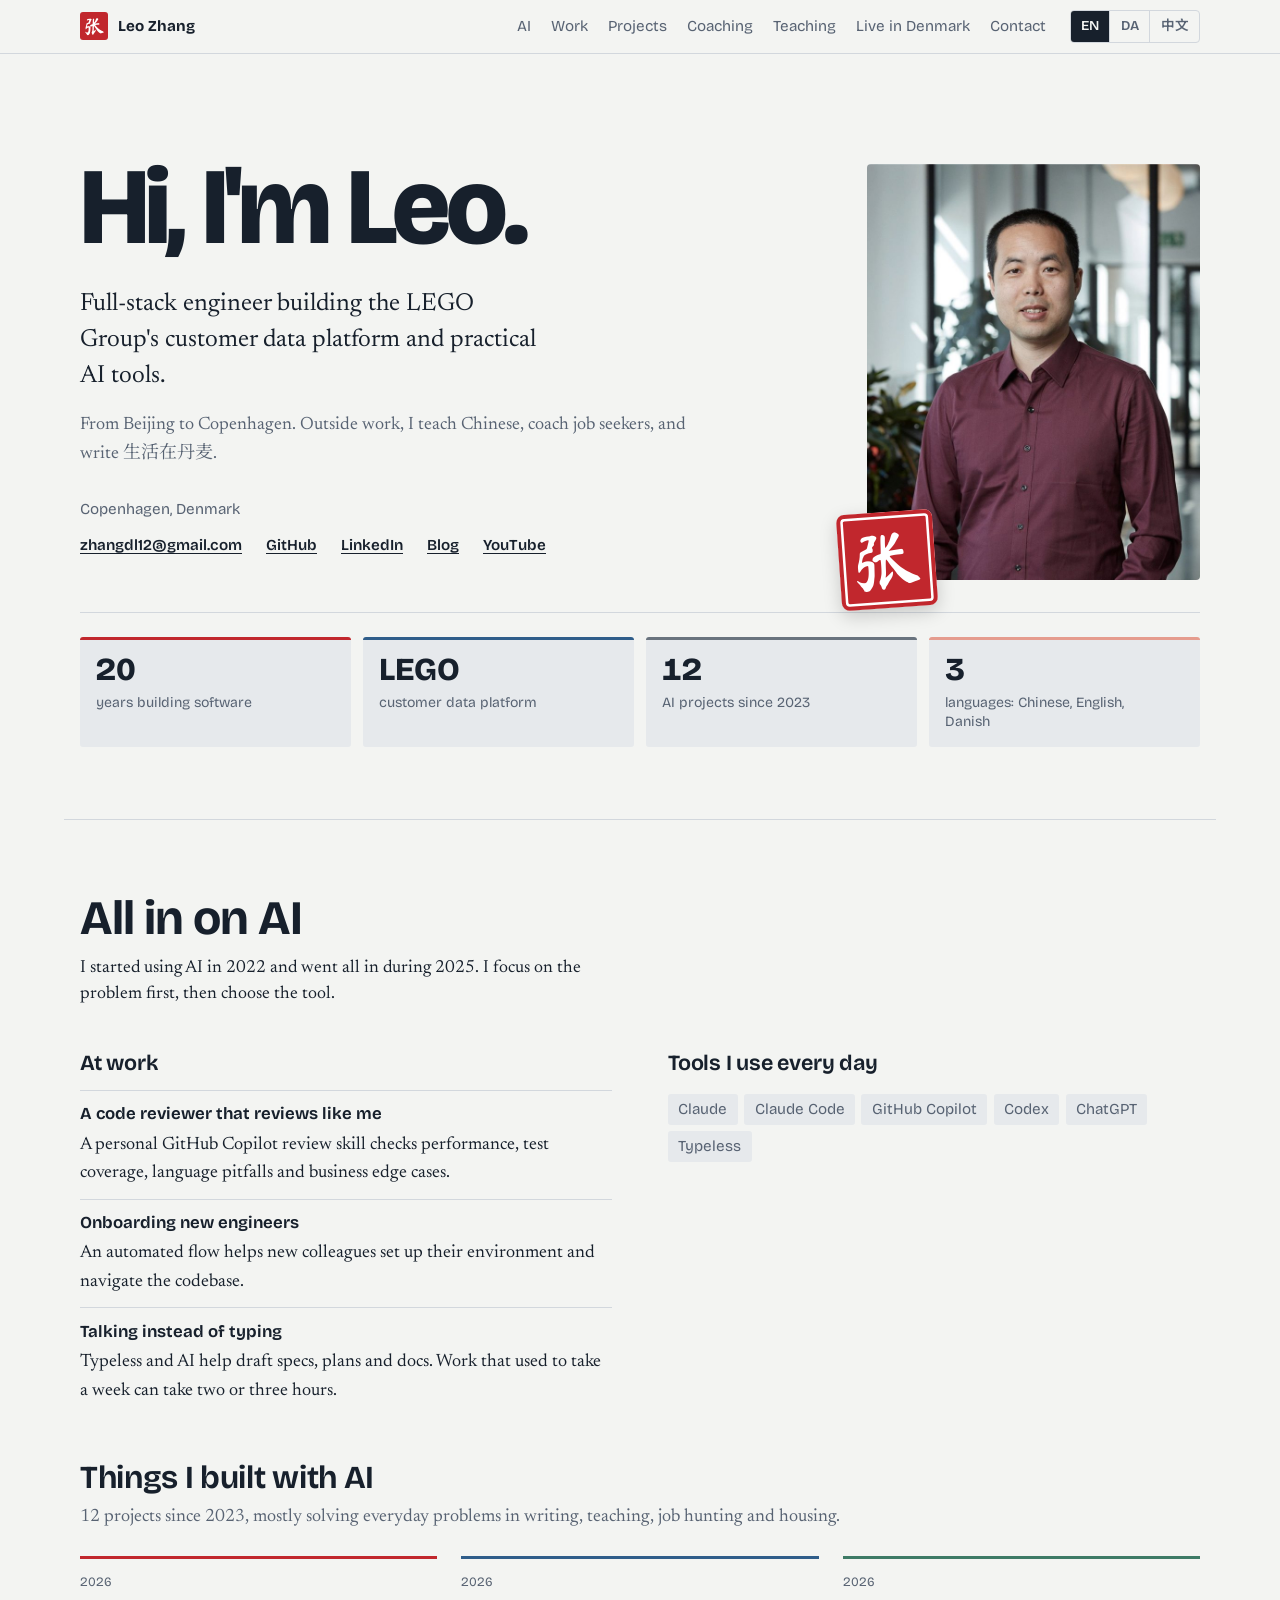
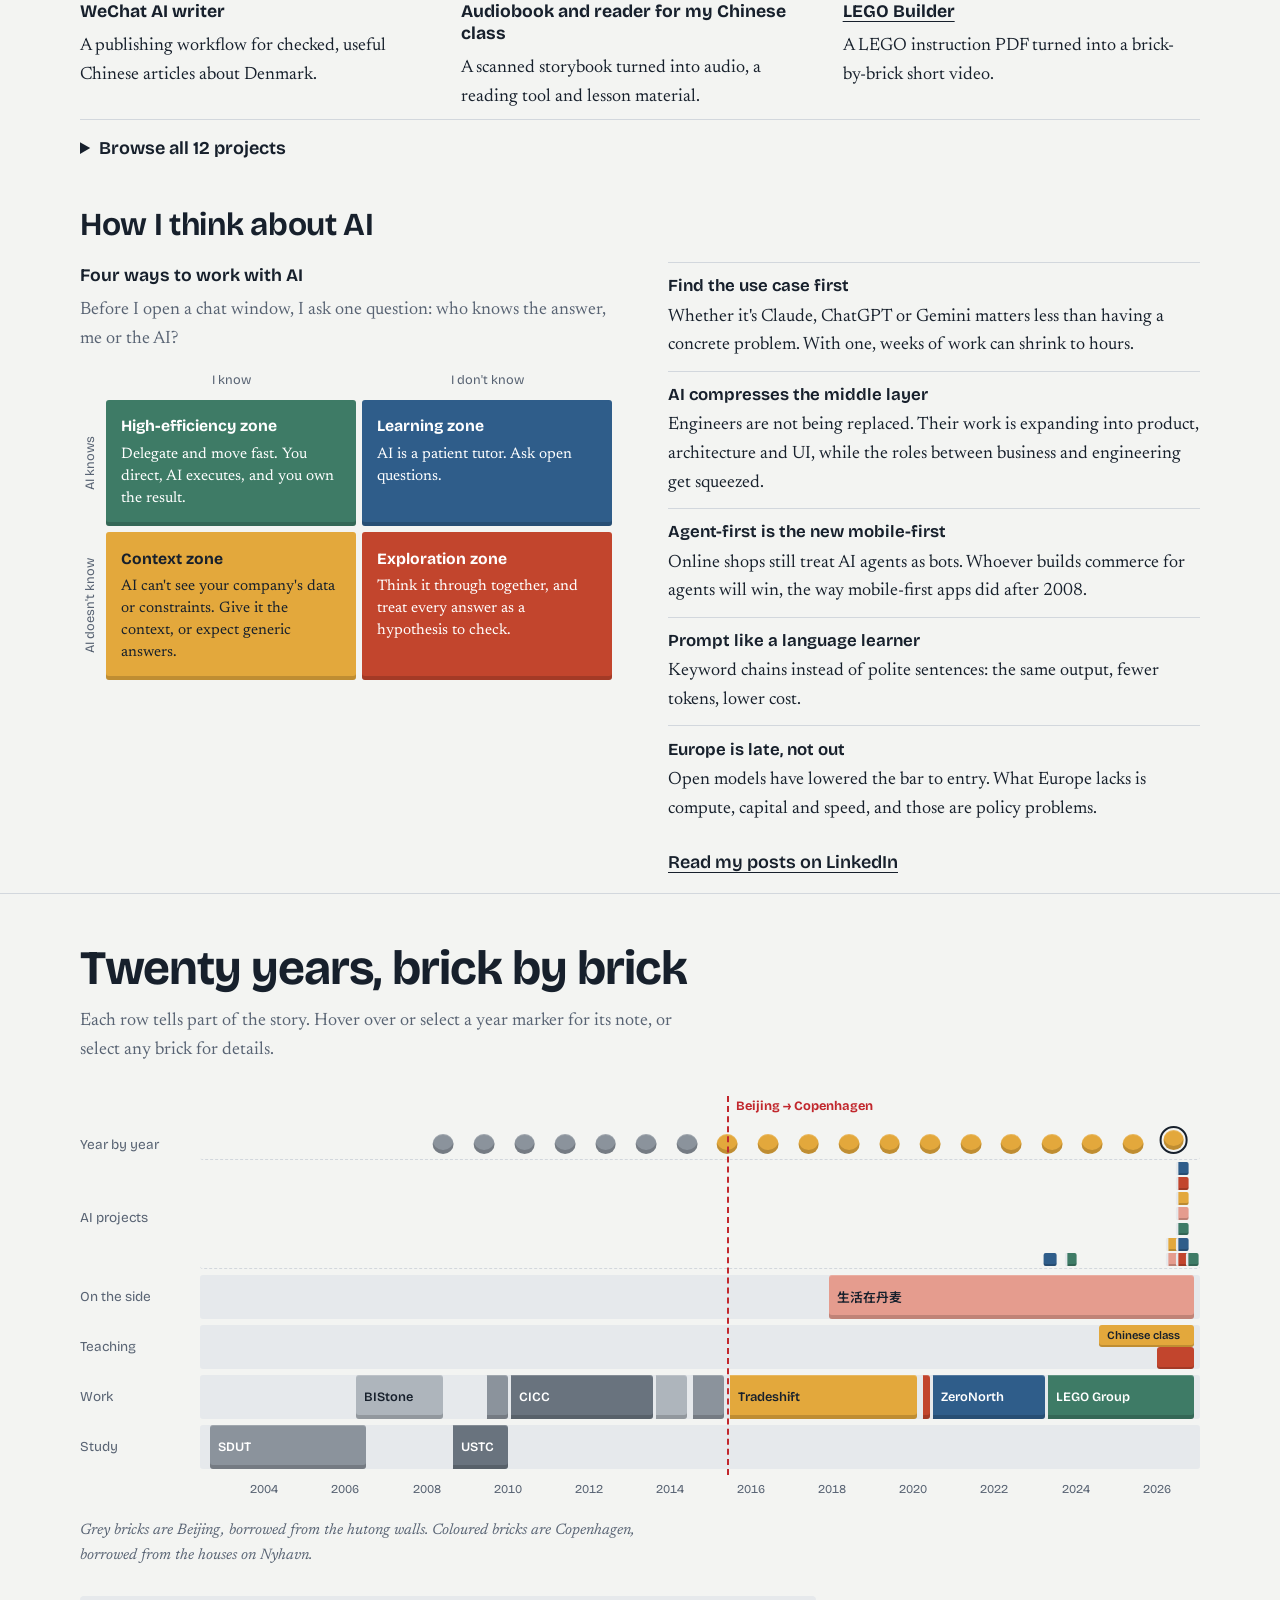
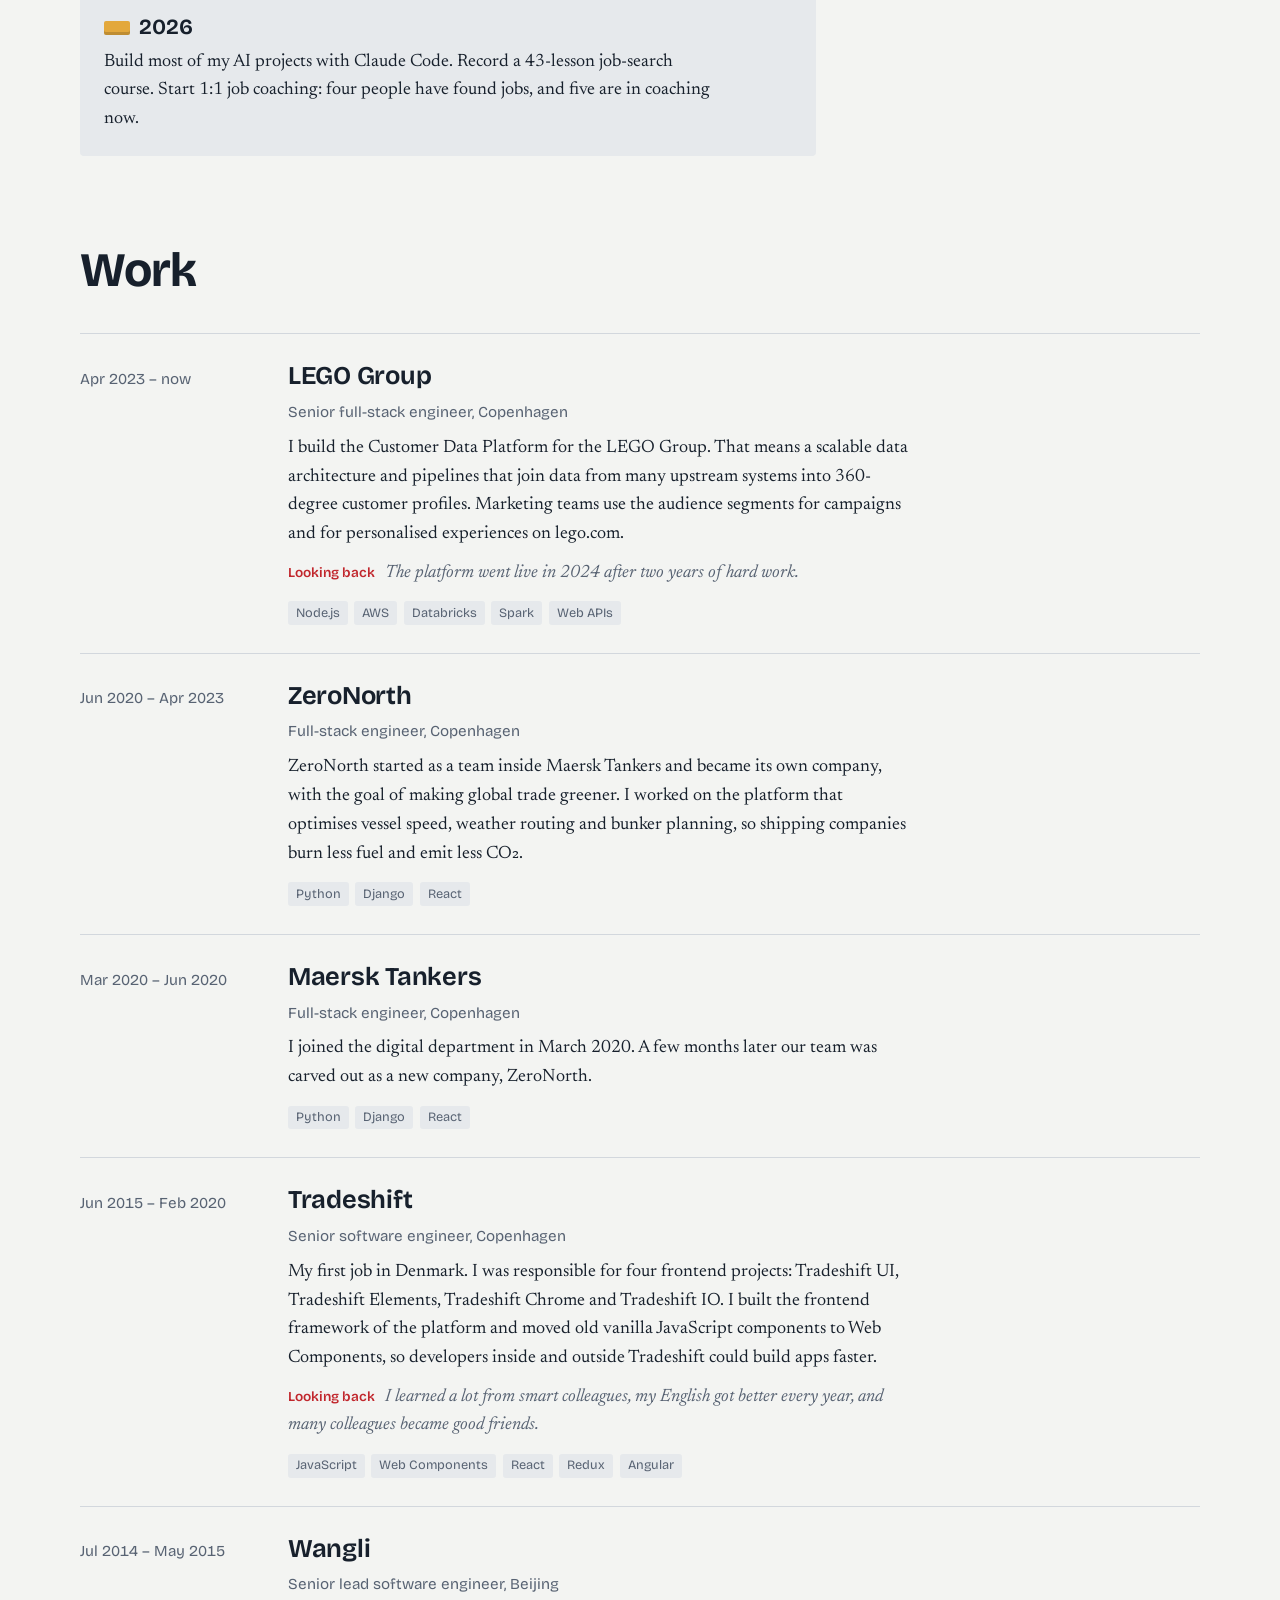
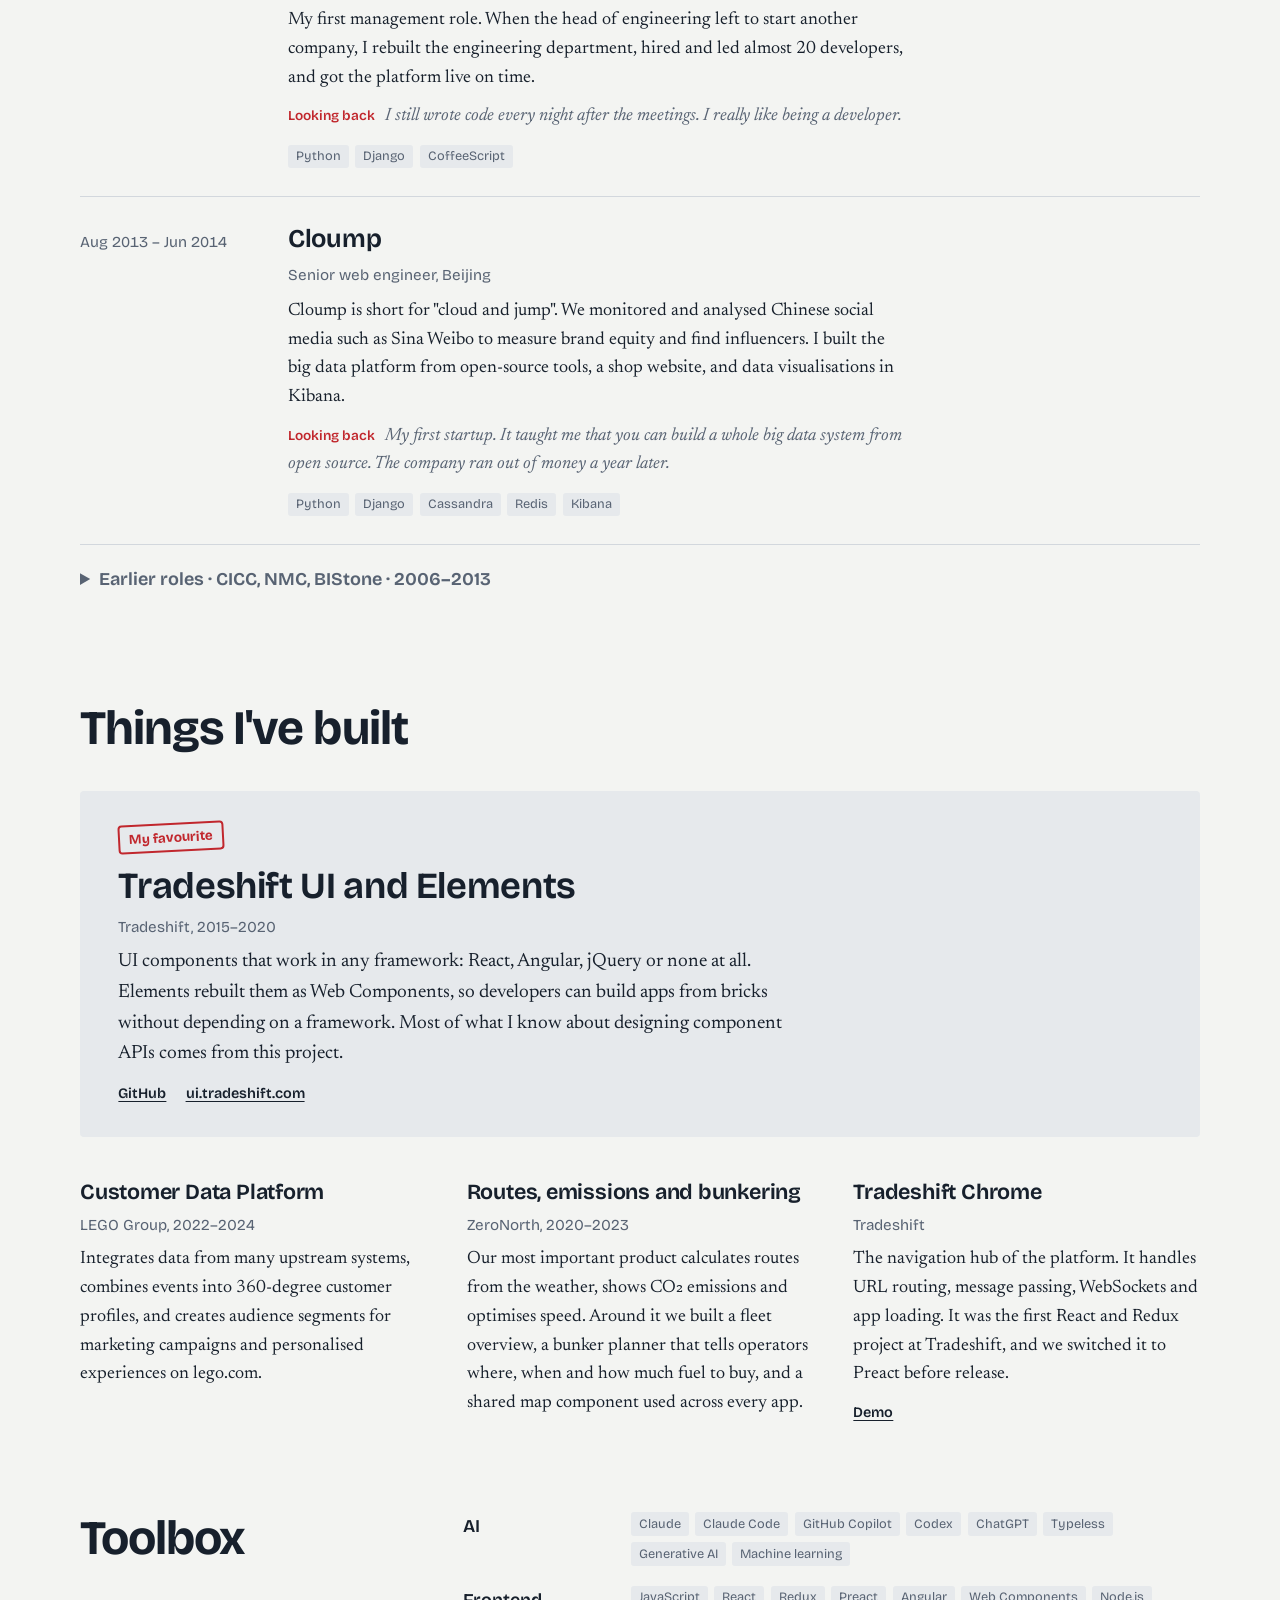
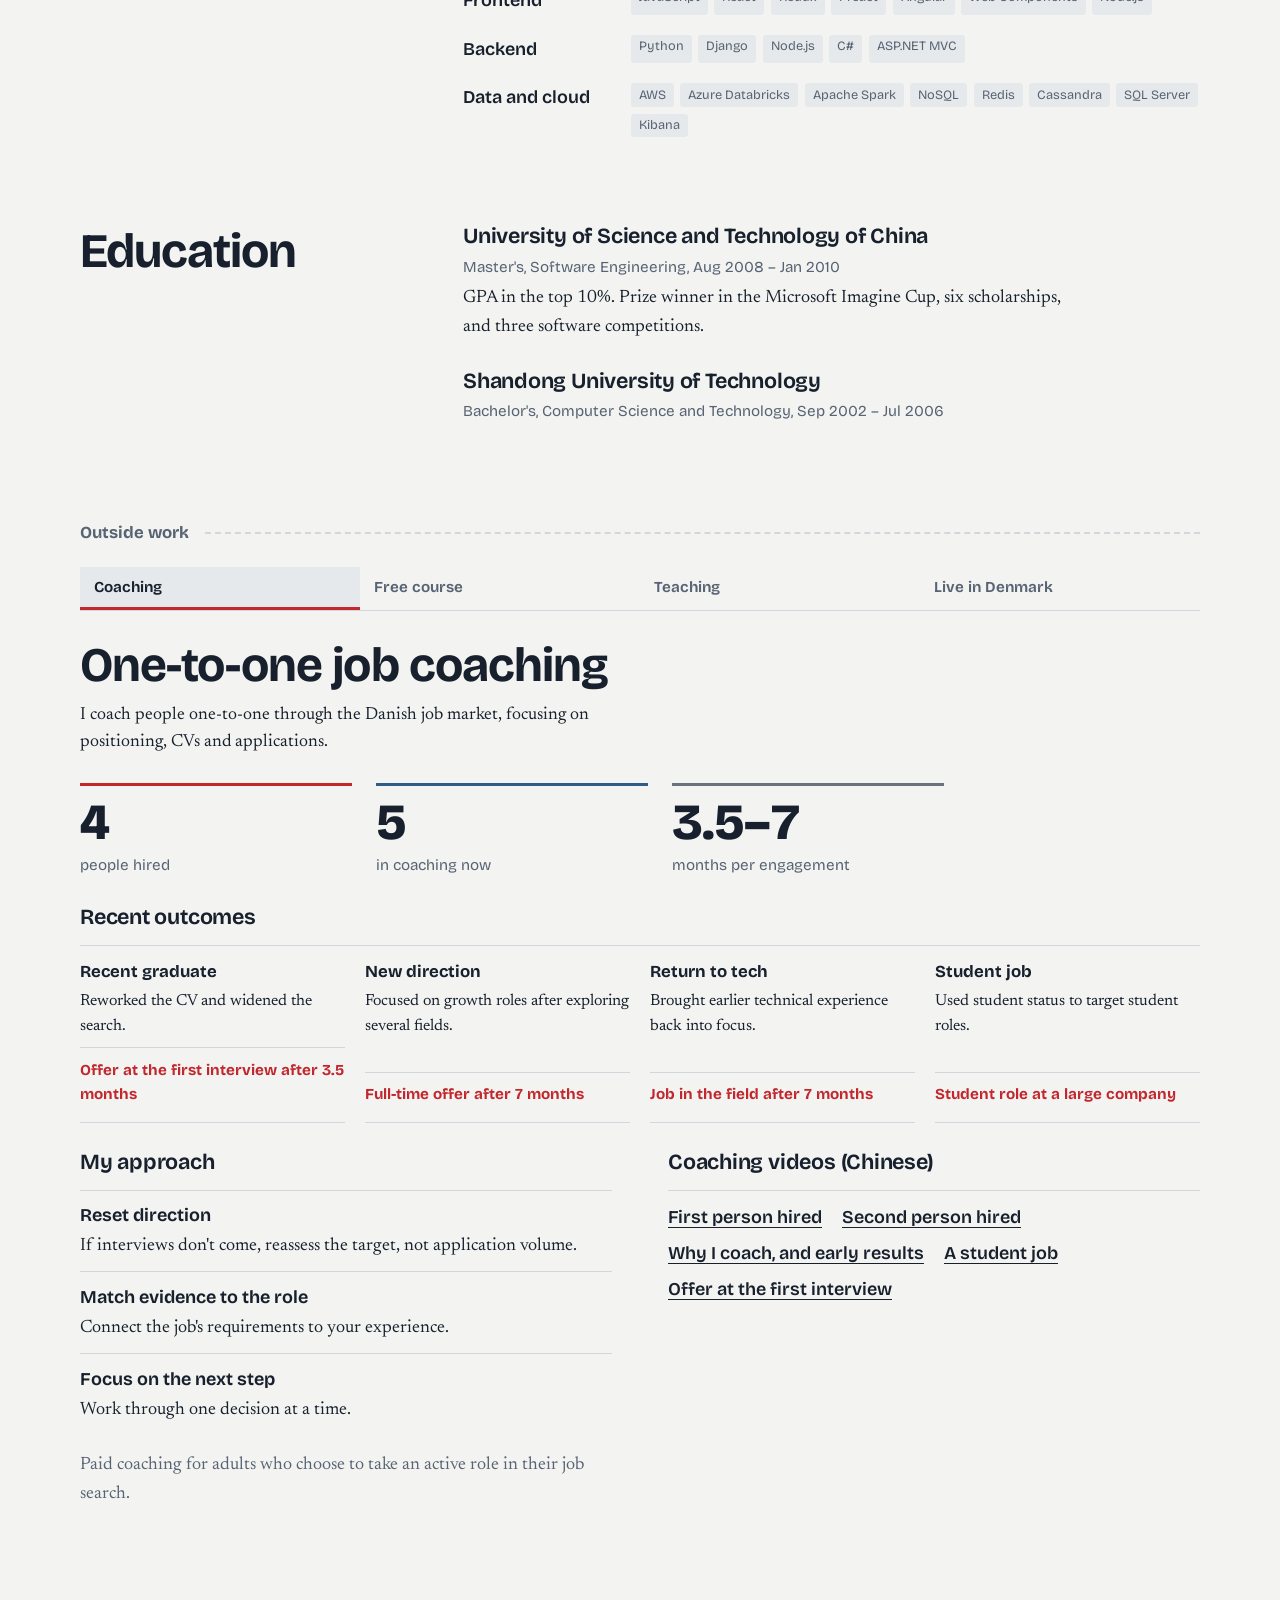
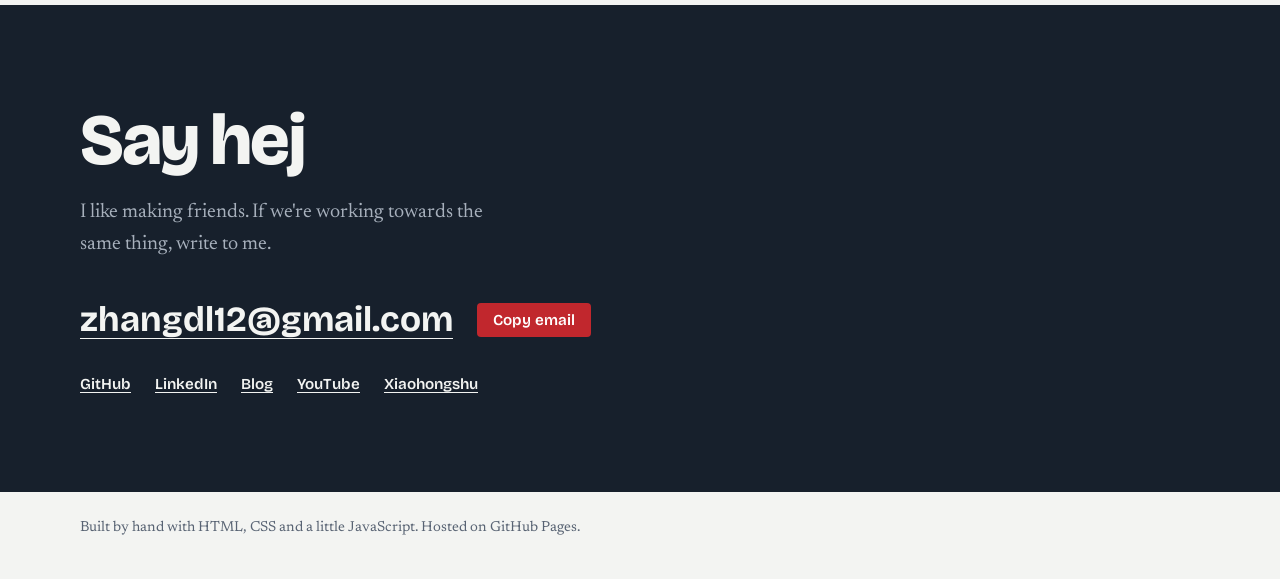
==== commit bd581194: "css change" ====
--- a/index.html
+++ b/index.html
@@ -7,10 +7,21 @@
   <title>Leo Zhang · Full-stack engineer, all in on AI</title>
   <meta name="description"
     content="Leo Zhang is a full-stack developer with nearly 20 years of experience, first in Beijing and since 2015 in Copenhagen.">
-  <meta property="og:title" content="Leo Zhang">
+  <link rel="canonical" href="https://zdlm.github.io/cv/">
+  <link rel="alternate" hreflang="en" href="https://zdlm.github.io/cv/">
+  <link rel="alternate" hreflang="da" href="https://zdlm.github.io/cv/?lang=da">
+  <link rel="alternate" hreflang="zh-CN" href="https://zdlm.github.io/cv/?lang=zh">
+  <link rel="alternate" hreflang="x-default" href="https://zdlm.github.io/cv/">
+  <meta property="og:title" content="Leo Zhang · Full-stack engineer, all in on AI">
   <meta property="og:description"
-    content="Full-stack developer. Beijing, then Copenhagen. Twenty years, brick by brick.">
+    content="Full-stack engineer at the LEGO Group. Beijing, then Copenhagen. Twenty years, brick by brick.">
   <meta property="og:type" content="website">
+  <meta property="og:url" content="https://zdlm.github.io/cv/">
+  <meta property="og:image" content="https://zdlm.github.io/cv/assets/og.jpg">
+  <meta property="og:image:width" content="1200">
+  <meta property="og:image:height" content="630">
+  <meta property="og:image:alt" content="Leo Zhang, full-stack engineer, with the red 张 seal">
+  <meta name="twitter:card" content="summary_large_image">
   <meta name="theme-color" content="#C1272D">
   <link rel="icon"
     href="data:image/svg+xml,%3Csvg xmlns='http://www.w3.org/2000/svg' viewBox='0 0 64 64'%3E%3Crect x='4' y='4' width='56' height='56' rx='6' fill='%23C1272D'/%3E%3Ctext x='32' y='45' font-size='38' text-anchor='middle' fill='white' font-family='serif'%3E%E5%BC%A0%3C/text%3E%3C/svg%3E">
@@ -132,6 +143,10 @@
     <section class="wrap block" id="work" aria-labelledby="work-title">
       <h2 id="work-title" data-t="ui.workTitle">Work</h2>
       <ol class="jobs" id="jobs"></ol>
+      <details class="jobs-earlier" id="jobs-earlier">
+        <summary></summary>
+        <ol class="jobs" id="jobs-older"></ol>
+      </details>
     </section>
 
     <section class="wrap block" id="projects" aria-labelledby="projects-title">
@@ -280,8 +295,13 @@
   </footer>
 
   <noscript>
-    <p class="wrap">This site needs JavaScript to show its content. Leo Zhang · zhangdl12@gmail.com · github.com/zdlm
-    </p>
+    <div class="wrap">
+      <p>Leo Zhang is a full-stack engineer at the LEGO Group in Copenhagen, with nearly 20 years of experience,
+        first in Beijing and since 2015 in Copenhagen. He builds the LEGO Group's customer data platform and practical
+        AI tools, and outside work coaches job seekers, teaches Chinese and writes 生活在丹麦.</p>
+      <p>Work: LEGO Group (2023–now), ZeroNorth, Maersk Tankers, Tradeshift, Wangli, Cloump, CICC, NMC, BIStone.</p>
+      <p>The rest of this site needs JavaScript. Email zhangdl12@gmail.com · <a href="https://github.com/zdlm">github.com/zdlm</a></p>
+    </div>
   </noscript>
 
   <script src="assets/content.js"></script>
--- a/assets/style.css
+++ b/assets/style.css
@@ -1,6 +1,16 @@
 /* Layout concept: a single left-aligned column with one wide, scrollable "wall"
    where a 20-year career is laid out as bricks. Grey = Beijing hutong brick,
    colour = Nyhavn facades. A red seal (张) is the only ornament. */
+
+/* The Newsreader web subset has no subscript digits, so CO₂ fell through to a
+   full-width CJK glyph. Send only U+2080–208E to a Latin system serif. */
+@font-face {
+  font-family: "Subscripts";
+  /* The first local() that exists wins, so list only fonts that have these glyphs */
+  src: local("Cambria"), local("Georgia"), local("STIXTwoText"), local("Noto Serif"), local("DejaVu Serif");
+  unicode-range: U+2080-208E;
+}
+
 :root {
   --paper: #F3F4F2;
   --paper-2: #E6E9EC;
@@ -32,8 +42,8 @@
   --cph-4: #E59C8E;
   --cph-4-ink: #17202C;
 
-  --display: "Bricolage Grotesque", "Noto Sans SC", "PingFang SC", system-ui, sans-serif;
-  --body: "Newsreader", "Noto Serif SC", "Songti SC", Georgia, serif;
+  --display: "Bricolage Grotesque", "Subscripts", "Noto Sans SC", "PingFang SC", system-ui, sans-serif;
+  --body: "Newsreader", "Subscripts", "Noto Serif SC", "Songti SC", Georgia, serif;
   --seal-font: "Ma Shan Zheng", "Kaiti SC", "STKaiti", "Noto Serif SC", serif;
 
   --label-w: 7.5rem;
@@ -274,18 +284,50 @@
   white-space: nowrap;
 }
 
+.nav a:hover,
+.nav a[aria-current="true"] {
+  color: var(--ink);
+}
+
+.nav a[aria-current="true"] {
+  text-decoration: underline;
+  text-decoration-color: var(--seal);
+  text-decoration-thickness: 2px;
+  text-underline-offset: 0.45em;
+}
+
+/* Narrow screens: the nav drops to a second row that scrolls sideways */
 @media (max-width: 1100px) {
-  .nav {
-    display: none;
+  html {
+    scroll-padding-top: 6.5rem;
+  }
+
+  .bar-inner {
+    flex-wrap: wrap;
+    row-gap: 0;
   }
 
   .lang {
     margin-left: auto;
   }
-}
-
-.nav a:hover {
-  color: var(--ink);
+
+  .nav {
+    --pad: max(16px, env(safe-area-inset-left, 0px));
+    order: 3;
+    /* Bleed to the screen edges so the divider spans the full width */
+    flex-basis: calc(100% + 2 * var(--pad));
+    margin: 0.45rem calc(-1 * var(--pad)) -0.6rem;
+    padding: 0.5rem var(--pad) 0.65rem;
+    border-top: 1px solid var(--rule);
+    overflow-x: auto;
+    mask-image: linear-gradient(to right, #000 calc(100% - 2.5rem), transparent);
+    scrollbar-width: none;
+    -webkit-overflow-scrolling: touch;
+  }
+
+  .nav::-webkit-scrollbar {
+    display: none;
+  }
 }
 
 .lang {
@@ -316,14 +358,6 @@
 }
 
 @media (max-width: 720px) {
-  .nav {
-    display: none;
-  }
-
-  .lang {
-    margin-left: auto;
-  }
-
   .brand-name {
     display: none;
   }
@@ -781,11 +815,6 @@
   justify-self: start;
 }
 
-.brick-detail .hint {
-  font-family: var(--display);
-  font-size: 0.85rem;
-  color: var(--muted);
-}
 
 /* ---------- generic blocks ---------- */
 .block {
@@ -882,14 +911,32 @@
   gap: 0.4rem;
 }
 
+/* Tags are labels, not controls: flat, no raised edge like .chip or .tab */
 .tags li,
 .tool {
   font-family: var(--display);
   font-size: 0.8rem;
-  border: 1px solid var(--rule);
-  border-bottom-width: 3px;
+  color: var(--muted);
+  background: var(--paper-2);
   border-radius: 3px;
   padding: 0.1rem 0.5rem;
+}
+
+.jobs-earlier {
+  border-top: 1px solid var(--rule);
+}
+
+.jobs-earlier>summary {
+  padding-block: 1.25rem;
+  font-family: var(--display);
+  font-weight: 650;
+  color: var(--muted);
+  cursor: pointer;
+}
+
+.jobs-earlier>summary:hover,
+.jobs-earlier[open]>summary {
+  color: var(--ink);
 }
 
 @media (max-width: 640px) {
@@ -911,7 +958,7 @@
 .dk-inner {
   padding-block: clamp(3rem, 7vw, 5rem);
   display: grid;
-  gap: 2.75rem;
+  gap: 2rem;
 }
 
 .dk-head {
@@ -940,6 +987,18 @@
   display: grid;
   grid-template-columns: repeat(4, minmax(0, 1fr));
   gap: 1.5rem 2rem;
+}
+
+.dk-stats .stat:nth-child(2) {
+  border-color: var(--cph-2);
+}
+
+.dk-stats .stat:nth-child(3) {
+  border-color: var(--bj-1);
+}
+
+.dk-stats .stat:nth-child(4) {
+  border-color: var(--cph-4);
 }
 
 .stat {
@@ -1031,7 +1090,7 @@
 
 .dk-coach>p:nth-of-type(1) {
   grid-row: 2 / span 3;
-  font-size: 1.2rem;
+  font-size: 1.05rem;
 }
 
 @media (max-width: 760px) {
@@ -1068,7 +1127,7 @@
   display: grid;
   gap: 0.3rem;
   align-content: start;
-  padding: 1rem 1.25rem;
+  padding: 0.8rem 1rem;
   background: var(--paper);
   border-radius: 4px;
 }
@@ -1129,8 +1188,24 @@
   display: grid;
   gap: 0.2rem;
   align-content: start;
-  border-top: 1px solid var(--rule);
-  padding-top: 0.6rem;
+  border-top: 2px solid var(--cph-2);
+  padding-top: 0.5rem;
+}
+
+.tc-fact:nth-child(2) {
+  border-color: var(--seal);
+}
+
+.tc-fact:nth-child(3) {
+  border-color: var(--bj-1);
+}
+
+.tc-fact:nth-child(4) {
+  border-color: var(--cph-4);
+}
+
+.tc-fact:nth-child(5) {
+  border-color: var(--rule);
 }
 
 .tc-fact dt {
@@ -1201,6 +1276,14 @@
   color: var(--seal-ink);
   font-family: var(--display);
   font-weight: 800;
+}
+
+.tc-plan li:nth-child(2)::before {
+  background: var(--cph-2);
+}
+
+.tc-plan li:nth-child(3)::before {
+  background: var(--bj-1);
 }
 
 .tc-plan strong {
@@ -1255,30 +1338,68 @@
 
 .quick-facts {
   margin: 0;
-  display: grid;
-  grid-template-columns: repeat(4, minmax(0, auto));
-  gap: 1rem 2.75rem;
+  width: 100%;
+  display: grid;
+  grid-template-columns: repeat(4, minmax(0, 1fr));
+  gap: 0.75rem;
+}
+
+.q {
+  --q-accent: var(--seal);
+  min-width: 0;
+  display: grid;
+  align-content: start;
+  gap: 0.5rem;
+  padding: 0.9rem 1rem 1rem;
+  background: var(--paper-2);
+  border-top: 3px solid var(--q-accent);
+  border-radius: 3px;
+}
+
+.q:nth-child(2) {
+  --q-accent: var(--cph-2);
+}
+
+.q:nth-child(3) {
+  --q-accent: var(--bj-1);
+}
+
+.q:nth-child(4) {
+  --q-accent: var(--cph-4);
 }
 
 .q dt {
   font-family: var(--display);
   font-weight: 800;
-  font-size: clamp(1.6rem, 1.2rem + 1.4vw, 2.4rem);
+  font-size: 2rem;
   line-height: 1;
-  letter-spacing: -0.02em;
+  font-variant-numeric: tabular-nums;
 }
 
 .q dd {
-  margin: 0.3rem 0 0;
+  margin: 0;
   font-family: var(--display);
   font-size: 0.88rem;
-  color: var(--muted);
-  max-width: 12rem;
+  line-height: 1.3;
+  color: var(--muted);
+  max-width: 14rem;
 }
 
 @media (max-width: 760px) {
   .quick-facts {
     grid-template-columns: repeat(2, minmax(0, 1fr));
+  }
+
+  .q {
+    padding: 0.8rem;
+  }
+
+  .q dt {
+    font-size: 1.75rem;
+  }
+
+  .q dd {
+    font-size: 0.82rem;
   }
 }
 
@@ -1666,8 +1787,7 @@
 .ai-card-tools li {
   font-family: var(--display);
   font-size: 0.72rem;
-  border: 1px solid var(--rule);
-  border-bottom-width: 2px;
+  color: var(--muted);
   border-radius: 3px;
   padding: 0.05rem 0.4rem;
   background: var(--paper);
@@ -1701,29 +1821,40 @@
 
 /* ---------- outside-work tabs ---------- */
 .tabs {
-  display: flex;
-  flex-wrap: wrap;
-  gap: 0.5rem;
+  display: grid;
+  grid-template-columns: repeat(4, minmax(0, 1fr));
   margin-top: 1.25rem;
+  border-bottom: 1px solid var(--rule);
 }
 
 .tab {
   font-family: var(--display);
-  font-size: 1rem;
+  font-size: 0.95rem;
   font-weight: 650;
-  padding: 0.55rem 1.05rem;
-  border: 1px solid var(--rule);
-  border-bottom-width: 4px;
-  border-radius: 4px;
+  padding: 0.7rem 0.85rem;
+  border: 0;
+  border-bottom: 3px solid transparent;
+  background: transparent;
+  color: var(--muted);
+  text-align: left;
+  cursor: pointer;
+}
+
+.tab[aria-selected="true"] {
   background: var(--paper-2);
-  color: var(--muted);
-  cursor: pointer;
-}
-
-.tab[aria-selected="true"] {
-  background: var(--seal);
-  border-color: var(--seal);
-  color: var(--seal-ink);
+  border-bottom-color: var(--seal);
+  color: var(--ink);
+}
+
+.tab:hover {
+  color: var(--ink);
+  background: var(--paper-2);
+}
+
+@media (max-width: 640px) {
+  .tabs {
+    grid-template-columns: repeat(2, minmax(0, 1fr));
+  }
 }
 
 .has-tabs .tab-off {
@@ -1731,17 +1862,45 @@
 }
 
 .has-tabs [data-tab].block {
-  padding-top: 2.5rem;
+  padding-top: 1.75rem;
 }
 
 .has-tabs #denmark {
-  margin-top: 2.5rem;
+  margin-top: 1.75rem;
+}
+
+.teaching {
+  gap: 1.75rem;
+}
+
+.tc-head {
+  gap: 0.65rem;
+}
+
+.tc-head .dk-lede,
+.dk-head .dk-lede {
+  font-size: 1.1rem;
+  max-width: 52ch;
 }
 
 /* ---------- coaching ---------- */
 .coaching {
   display: grid;
-  gap: 2.5rem;
+  gap: 1.75rem;
+}
+
+.co-stats {
+  grid-template-columns: repeat(3, minmax(0, 1fr));
+  gap: 1rem 1.5rem;
+  max-width: 54rem;
+}
+
+.co-stats .stat:nth-child(2) {
+  border-color: var(--cph-2);
+}
+
+.co-stats .stat:nth-child(3) {
+  border-color: var(--bj-1);
 }
 
 .co-h3 {
@@ -1750,17 +1909,17 @@
 
 .co-cases {
   display: grid;
-  grid-template-columns: repeat(auto-fit, minmax(min(100%, 15rem), 1fr));
-  gap: 1rem;
+  grid-template-columns: repeat(4, minmax(0, 1fr));
+  gap: 0 1.25rem;
+  border-top: 1px solid var(--rule);
 }
 
 .co-case {
   display: grid;
   grid-template-rows: auto 1fr auto;
-  gap: 0.6rem;
-  padding: 1.1rem 1.25rem 1.2rem;
-  background: var(--paper-2);
-  border-radius: 4px;
+  gap: 0.45rem;
+  padding: 0.9rem 0 1rem;
+  border-bottom: 1px solid var(--rule);
   min-width: 0;
 }
 
@@ -1786,6 +1945,12 @@
   padding-top: 0.6rem;
 }
 
+@media (max-width: 900px) {
+  .co-cases {
+    grid-template-columns: repeat(2, minmax(0, 1fr));
+  }
+}
+
 .co-how {
   margin: 0;
   display: grid;
@@ -1814,9 +1979,12 @@
 
 .co-videos {
   margin: 0;
-  padding-left: 1.4rem;
-  display: grid;
-  gap: 0.5rem;
+  padding: 0.75rem 0 0;
+  display: flex;
+  flex-wrap: wrap;
+  gap: 0.45rem 1.25rem;
+  list-style: none;
+  border-top: 1px solid var(--rule);
   font-family: var(--display);
 }
 
@@ -1827,12 +1995,12 @@
 /* ---------- free course ---------- */
 .freecourse {
   display: grid;
-  gap: 2.5rem;
+  gap: 1.75rem;
 }
 
 .cs-side {
   display: grid;
-  gap: 2rem;
+  gap: 1.25rem;
   align-content: start;
 }
 
@@ -1844,6 +2012,17 @@
 
 .cs-channels .channel {
   background: var(--paper-2);
+  padding: 0.75rem 0.9rem;
+  border-left: 3px solid var(--cph-2);
+  border-radius: 2px;
+}
+
+.cs-channels .channel:nth-child(2) {
+  border-left-color: var(--bj-1);
+}
+
+.cs-channels .channel:nth-child(3) {
+  border-left-color: var(--cph-4);
 }
 
 .cs-channels dt a {
@@ -1861,6 +2040,16 @@
   margin-top: 0.9rem;
   font-family: var(--display);
   font-weight: 600;
+}
+
+@media (max-width: 760px) {
+  .co-cases {
+    grid-template-columns: 1fr;
+  }
+
+  .co-stats {
+    grid-template-columns: repeat(2, minmax(0, 1fr));
+  }
 }
 
 /* ---------- projects ---------- */
@@ -2065,12 +2254,18 @@
     display: block !important;
   }
 
-  .ai-archive>summary {
+  .ai-archive>summary,
+  .jobs-earlier>summary {
     display: none;
   }
 
-  .ai-archive:not([open])> :not(summary) {
+  .ai-archive:not([open])> :not(summary),
+  .jobs-earlier:not([open])> :not(summary) {
     display: block !important;
+  }
+
+  .jobs-earlier {
+    border-top: 0;
   }
 
   .denmark {
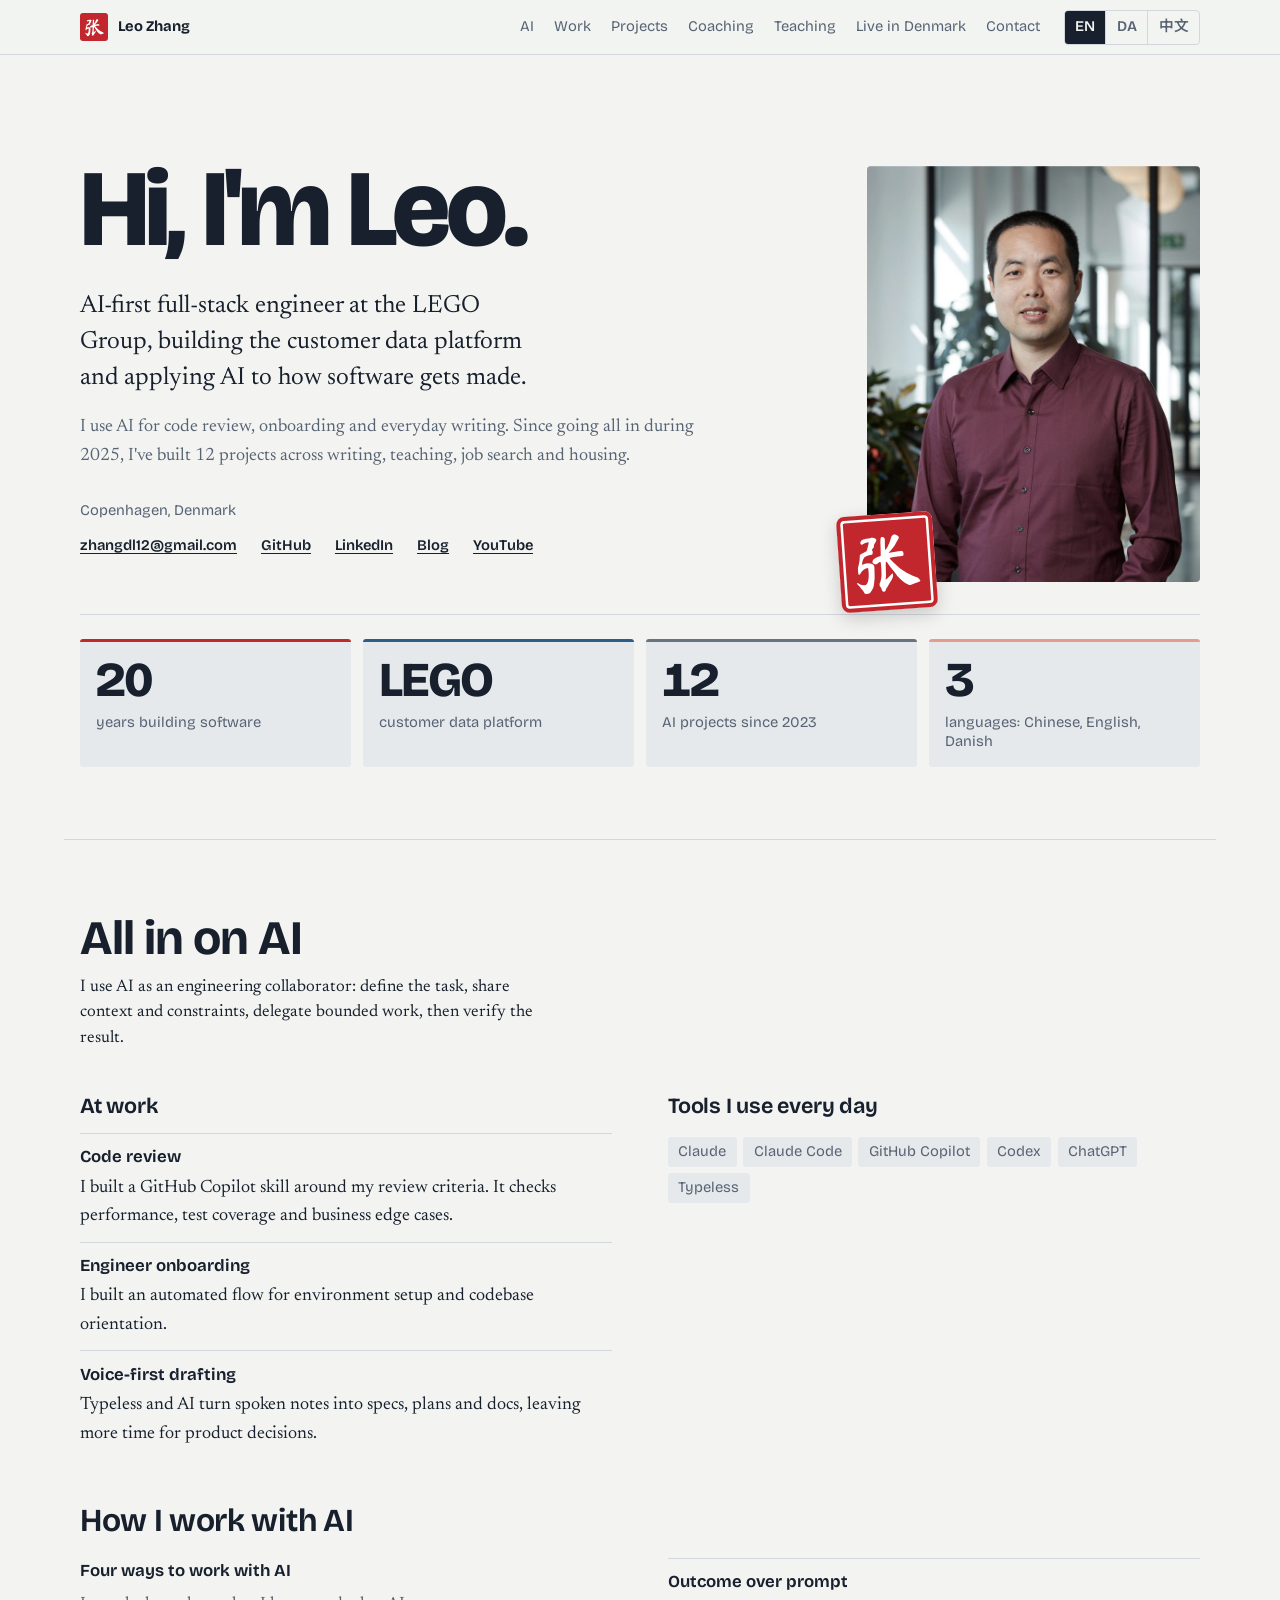
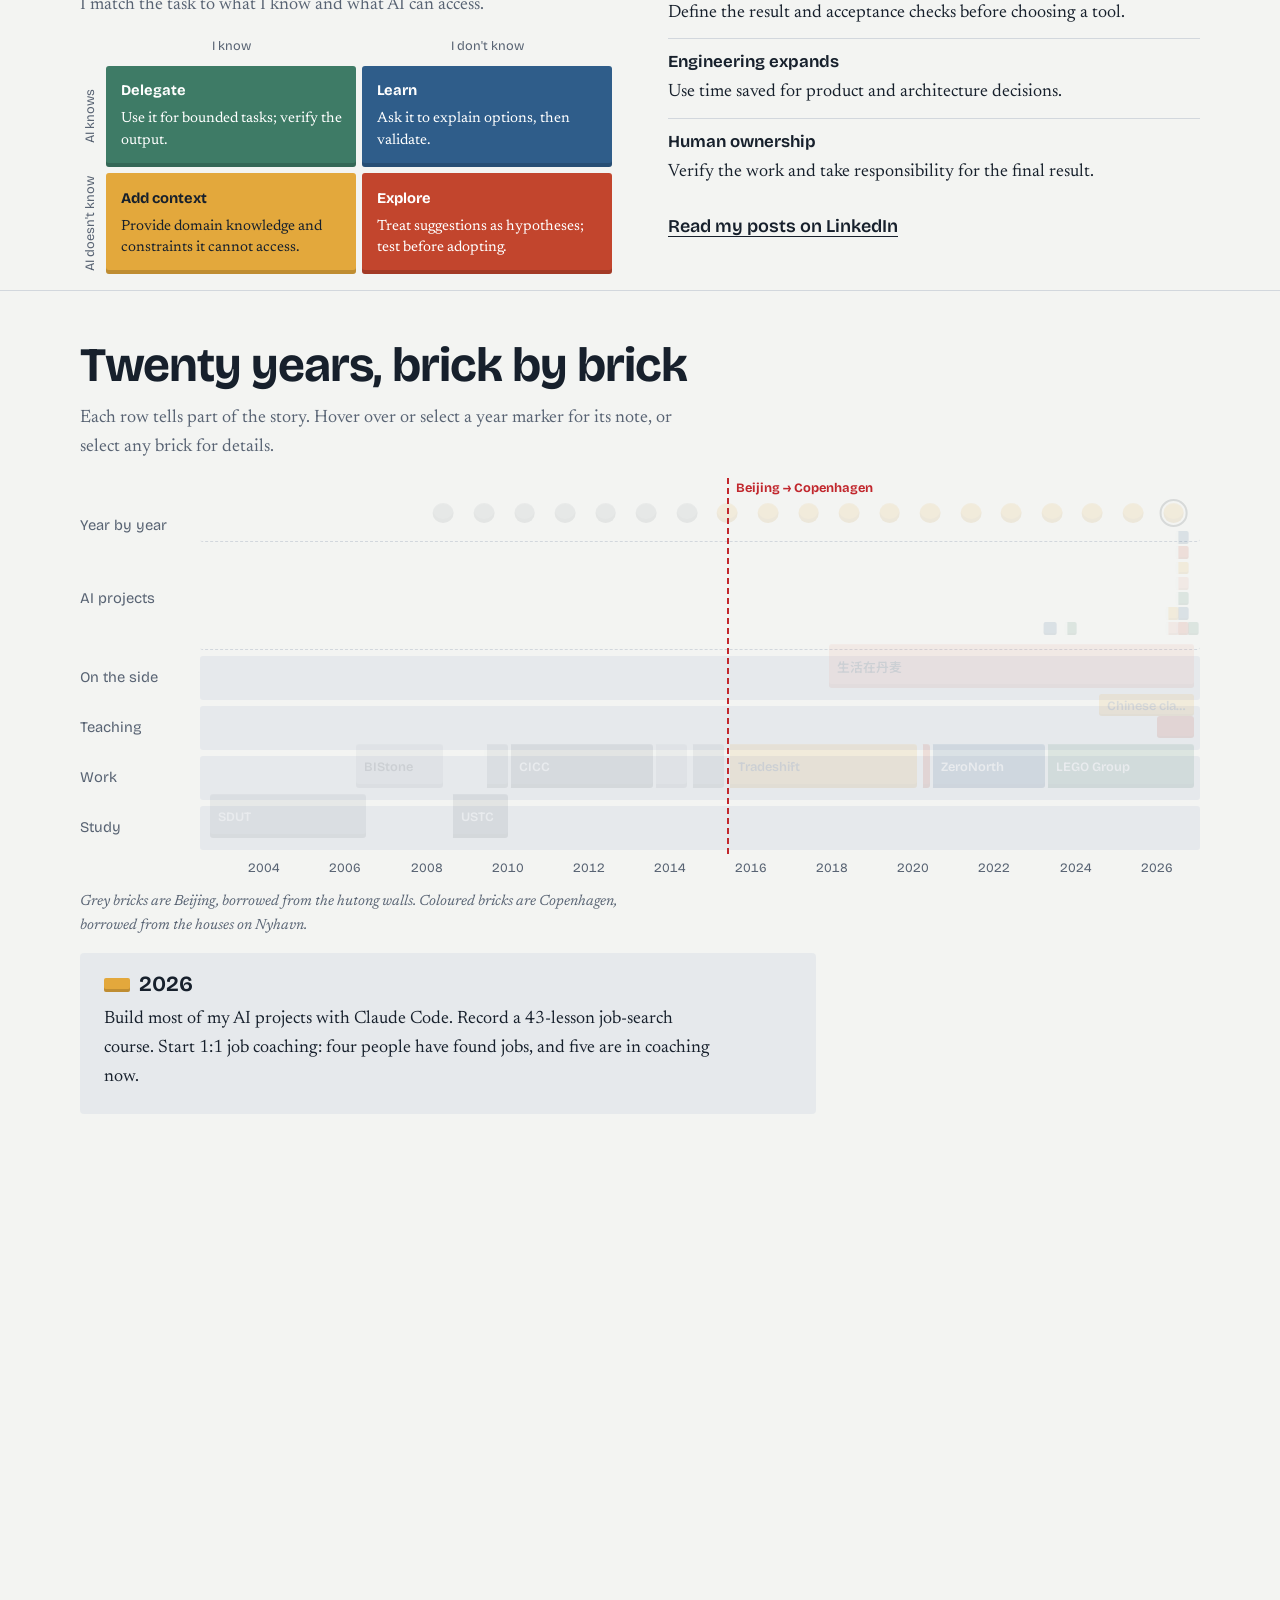
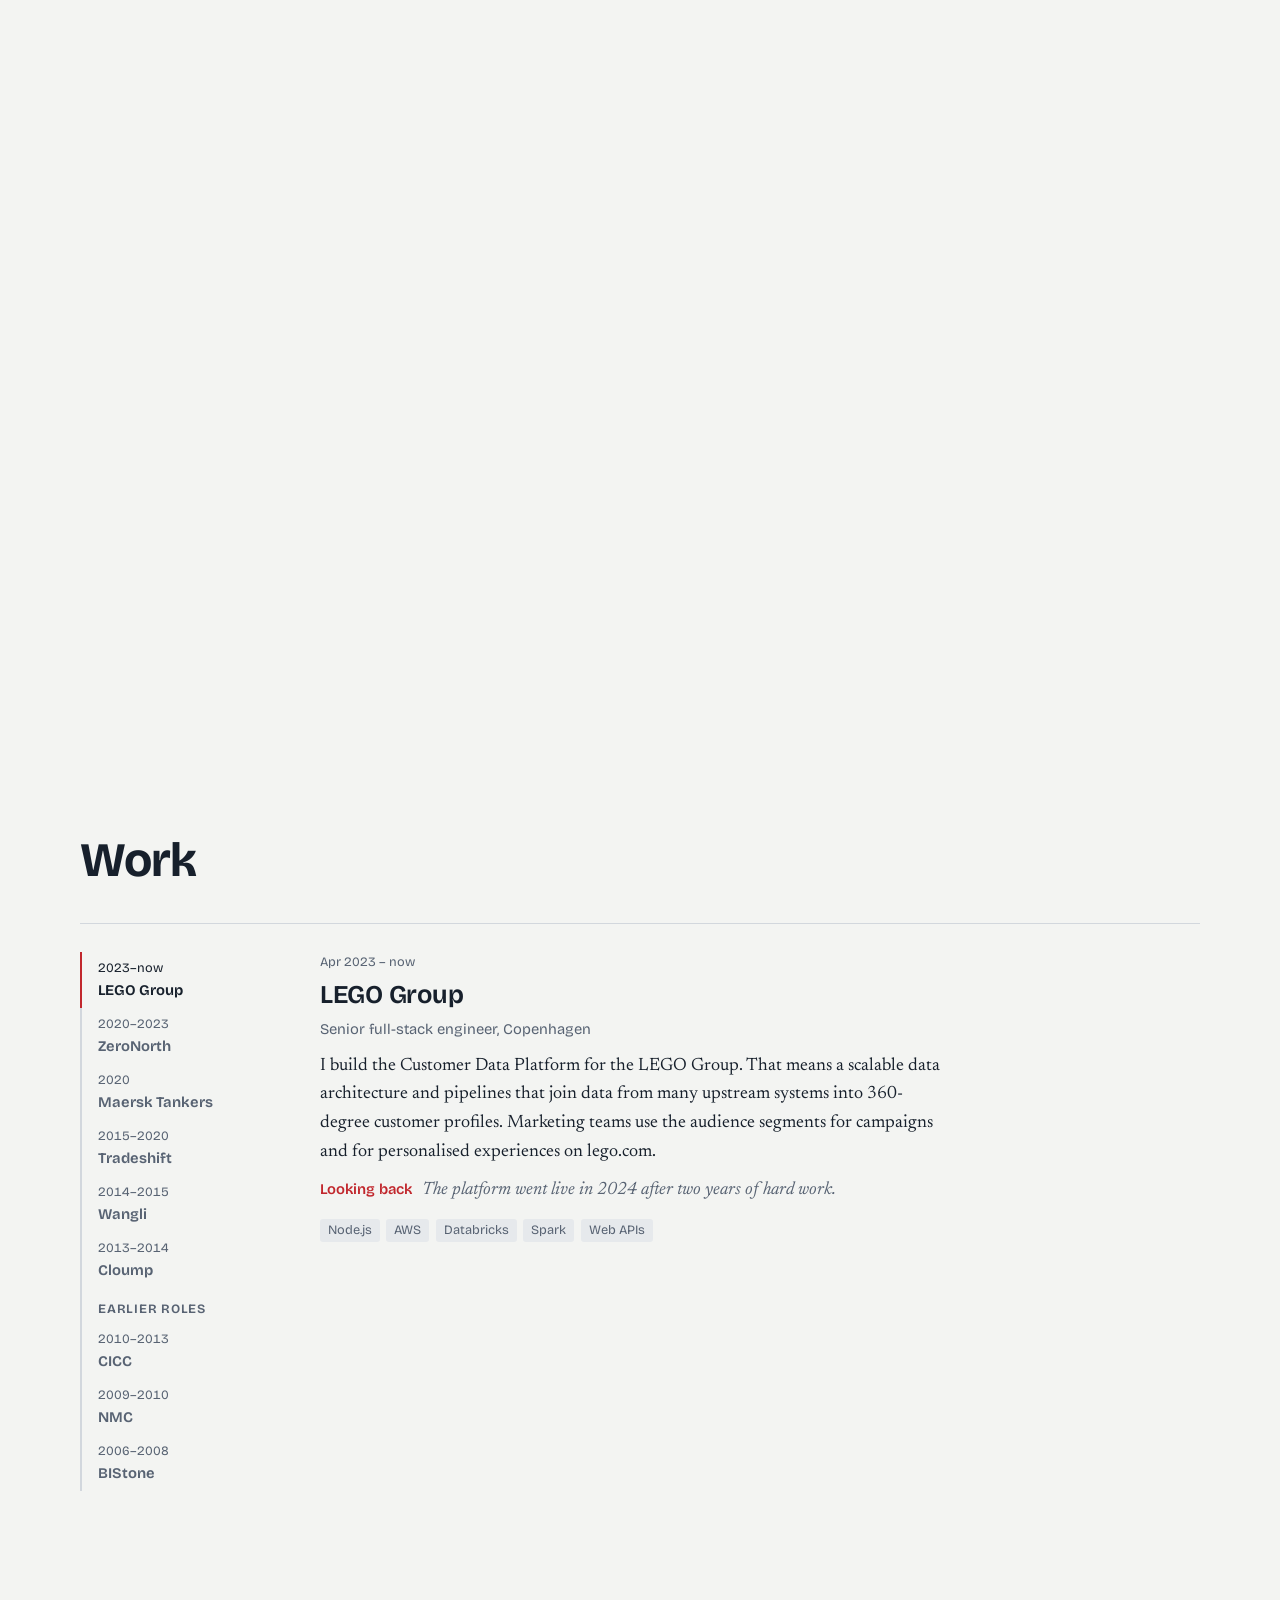
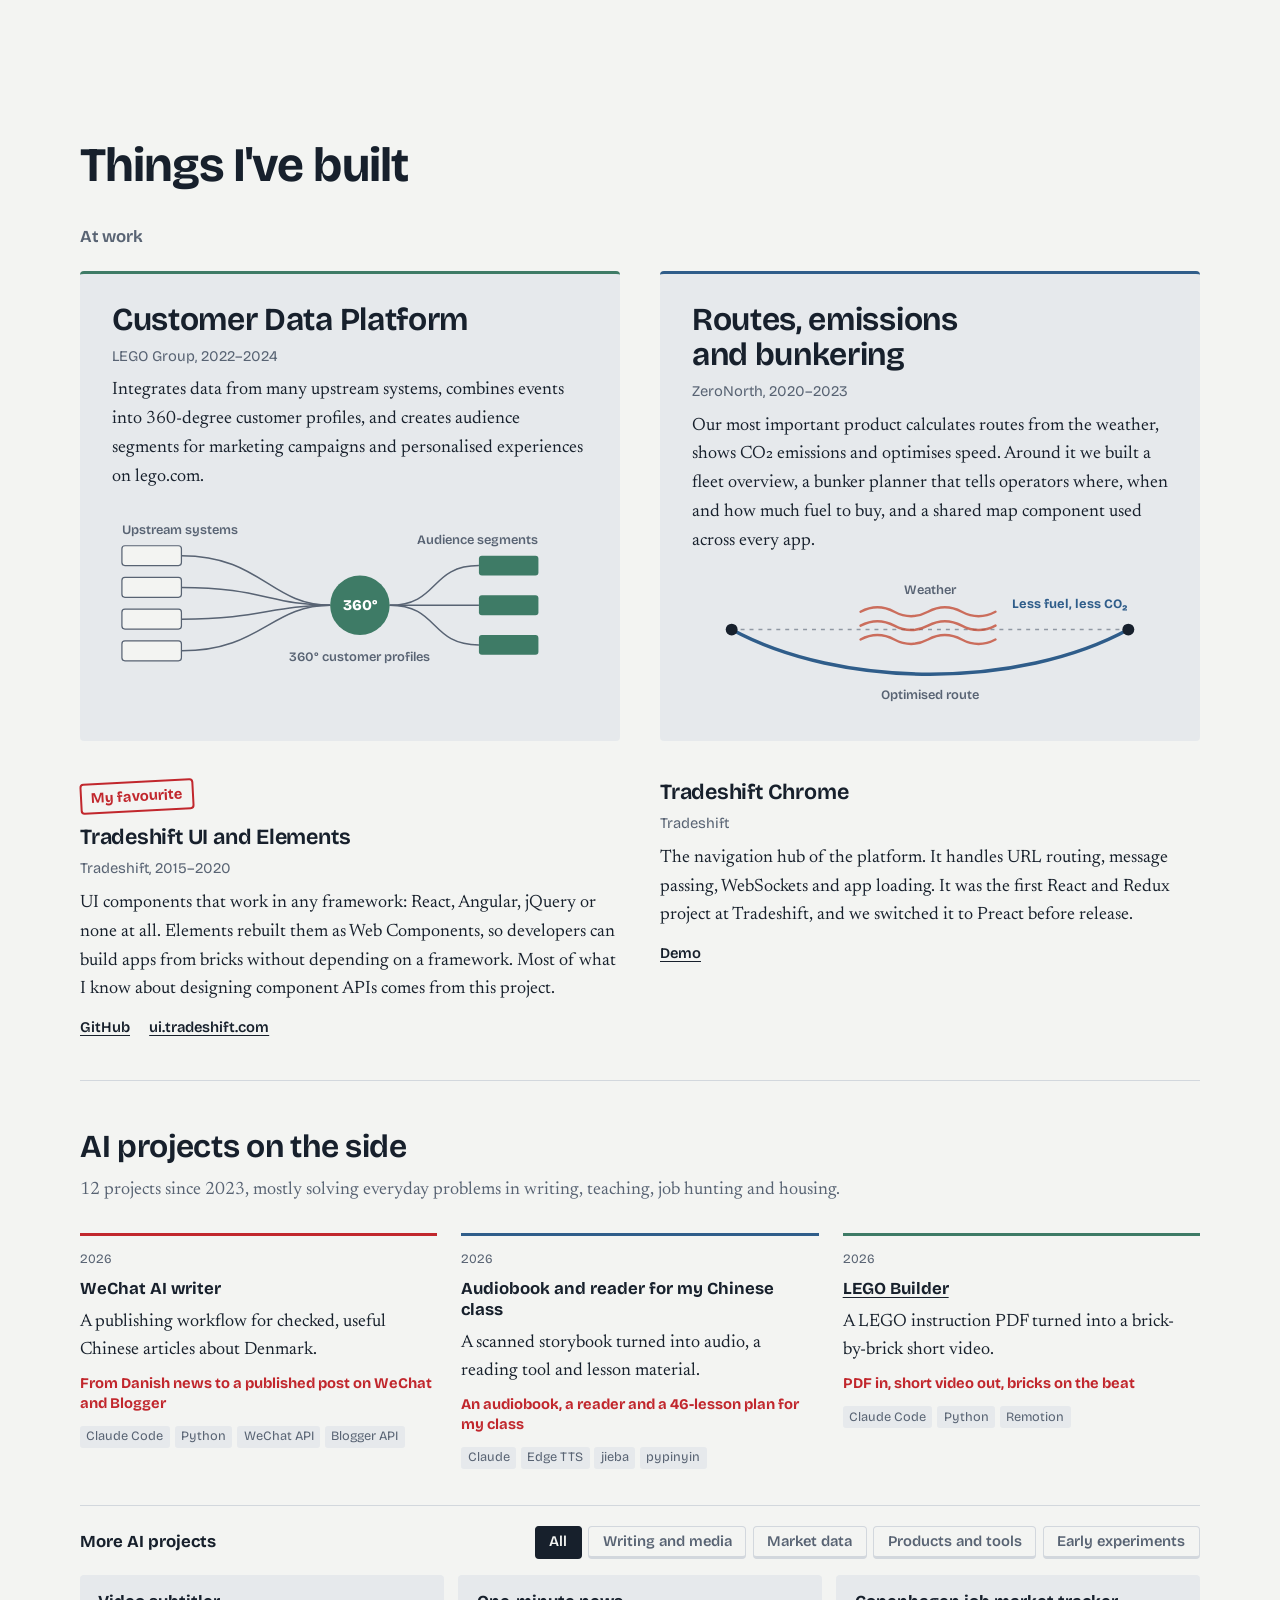
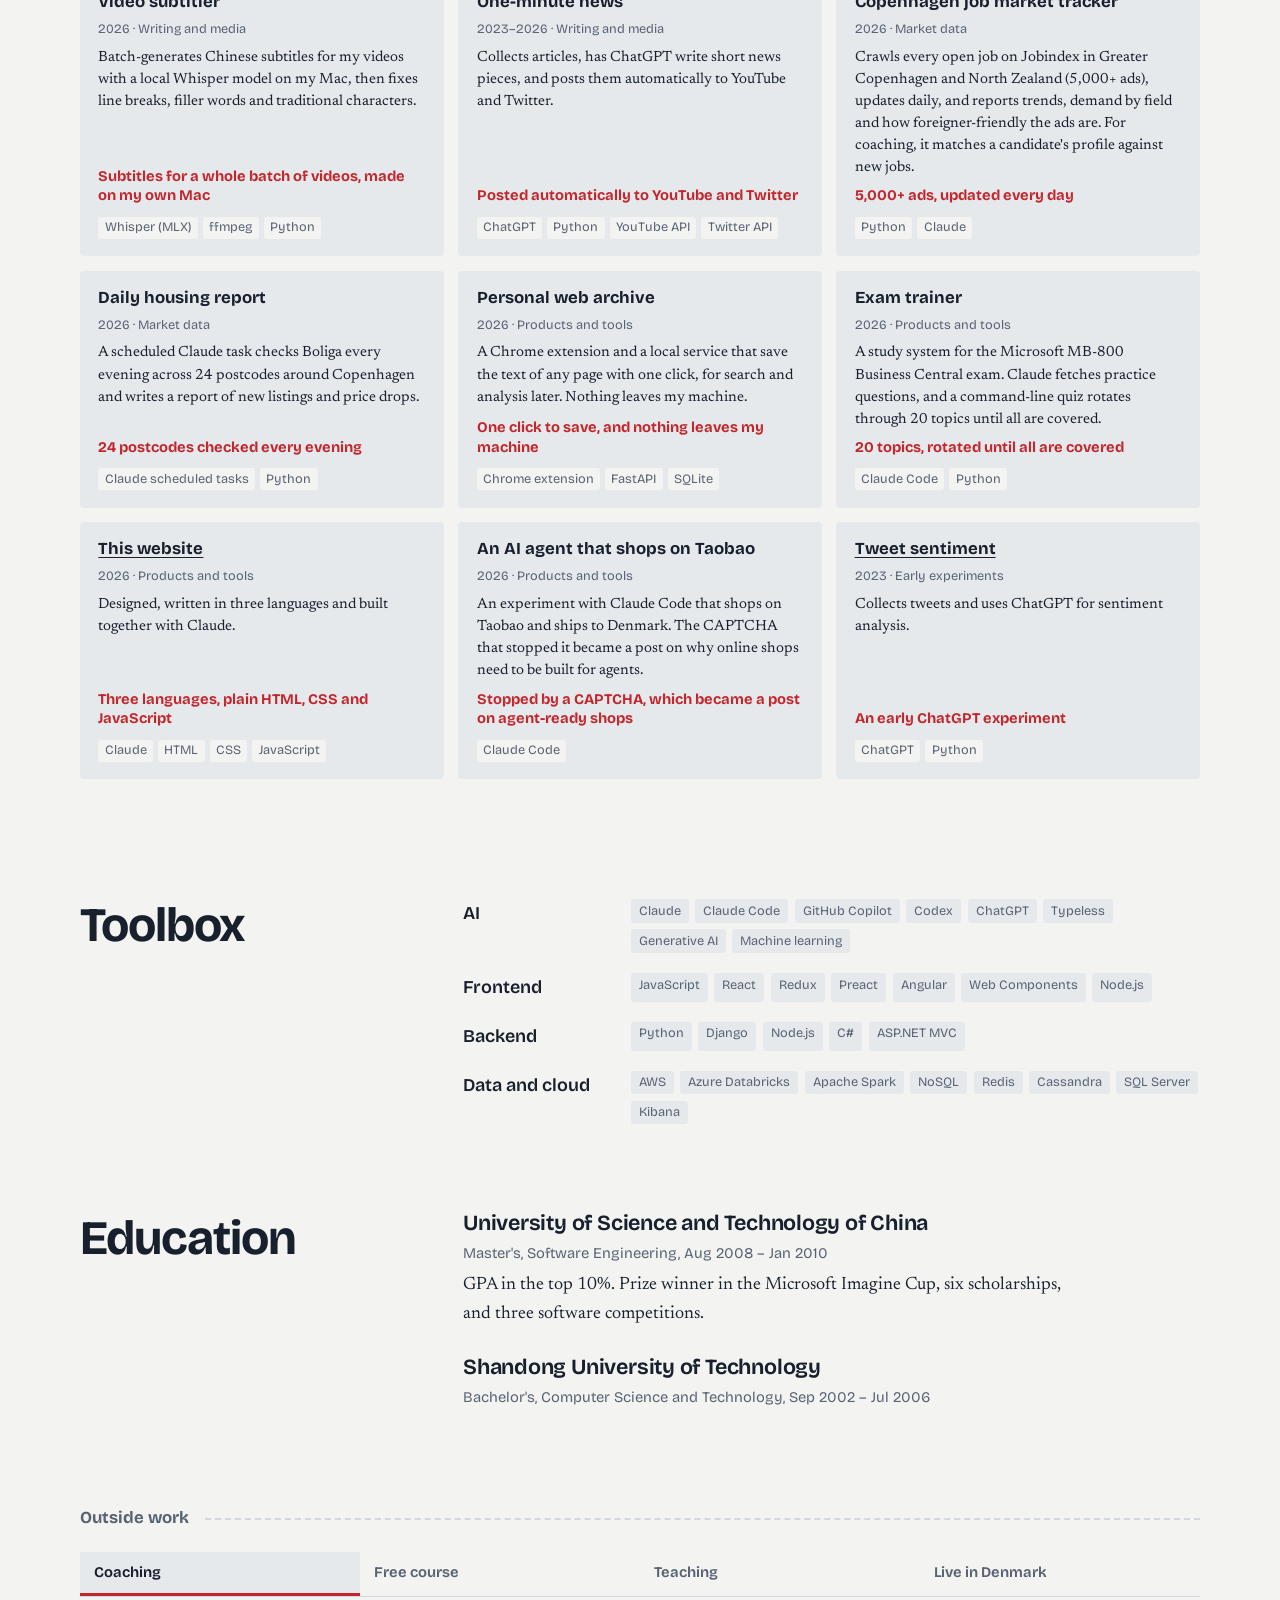
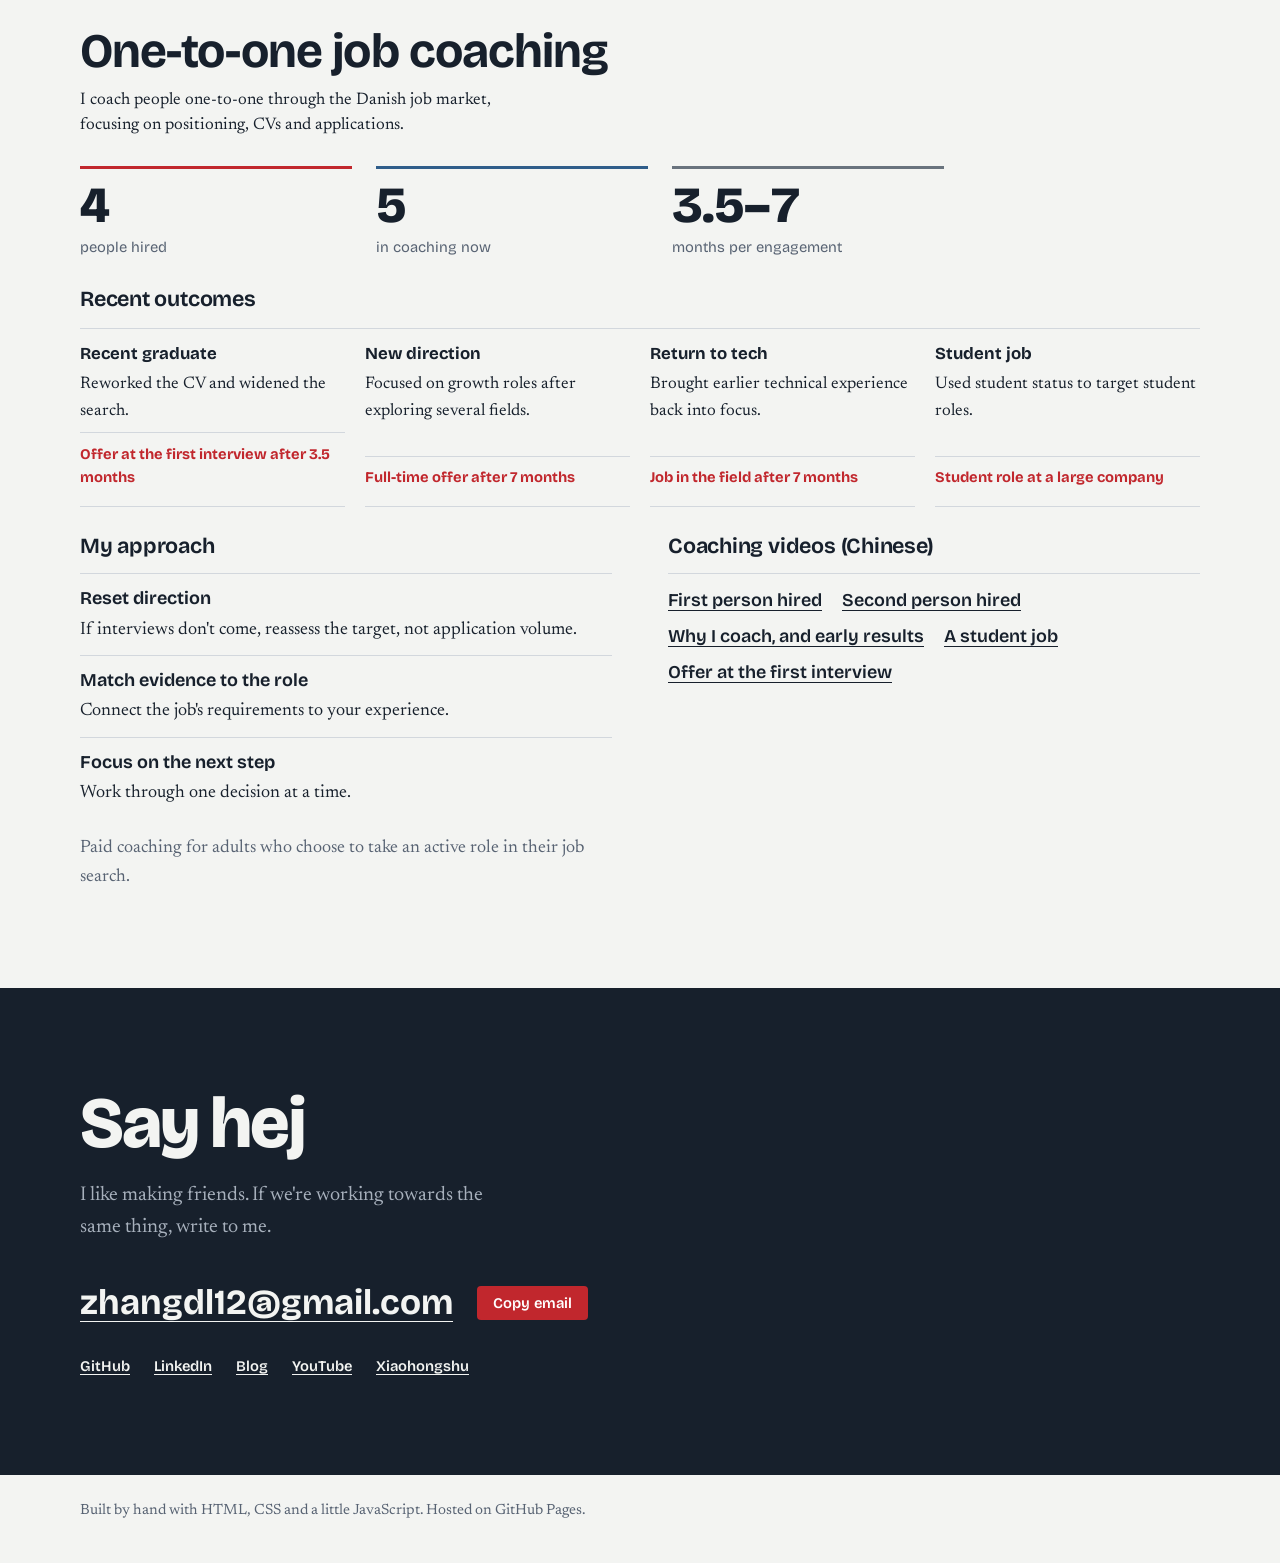
==== commit e0f90a41: "animation" ====
--- a/index.html
+++ b/index.html
@@ -100,16 +100,6 @@
           <ul class="tags" id="ai-tools"></ul>
         </div>
       </div>
-      <div class="ai-builtwrap">
-        <h3 class="ai-view-title" data-t="ai.builtTitle"></h3>
-        <p class="ai-intro" data-t="ai.builtIntro"></p>
-        <div class="ai-featured" id="ai-featured"></div>
-        <details class="ai-archive">
-          <summary data-t="ai.archiveTitle"></summary>
-          <div class="filters" id="ai-filters" role="group" aria-label="Filter projects"></div>
-          <div id="ai-built"></div>
-        </details>
-      </div>
       <div class="ai-view">
         <h3 class="ai-view-title" data-t="ai.viewTitle"></h3>
         <div class="tc-grid">
@@ -127,22 +117,36 @@
     </section>
 
     <section class="wall-section" id="wall" aria-labelledby="wall-title">
-      <div class="wrap">
-        <h2 id="wall-title" data-t="ui.wallTitle">Twenty years, brick by brick</h2>
-        <p class="intro" data-t="ui.wallIntro"></p>
-      </div>
-      <div class="wall-scroll wrap">
-        <div class="wall" id="wall-grid"></div>
-      </div>
-      <div class="wrap">
-        <p class="wall-key" data-t="ui.wallKey"></p>
-        <div class="brick-detail" id="brick-detail" aria-live="polite"></div>
+      <!-- On wide screens .wall-run is made taller and .wall-stage sticks while the years play (setupScrub).
+           The title is part of the stage: the wall starts playing once the title reaches the top. -->
+      <div class="wall-run" id="wall-run">
+        <div class="wall-stage" id="wall-stage">
+          <div class="wrap">
+            <h2 id="wall-title" data-t="ui.wallTitle">Twenty years, brick by brick</h2>
+            <p class="intro" data-t="ui.wallIntro"></p>
+          </div>
+          <div class="wall-scroll wrap">
+            <div class="wall" id="wall-grid"></div>
+          </div>
+          <div class="wrap">
+            <p class="wall-key" data-t="ui.wallKey"></p>
+            <div class="brick-detail" id="brick-detail" aria-live="polite"></div>
+          </div>
+        </div>
       </div>
     </section>
 
     <section class="wrap block" id="work" aria-labelledby="work-title">
-      <h2 id="work-title" data-t="ui.workTitle">Work</h2>
-      <ol class="jobs" id="jobs"></ol>
+      <!-- On wide screens the stage sticks and the jobs play one at a time (setupWorkPlay) -->
+      <div class="work-run" id="work-run">
+        <div class="work-stage" id="work-stage">
+          <h2 id="work-title" data-t="ui.workTitle">Work</h2>
+          <div class="work-body">
+            <ol class="work-rail" id="work-rail"></ol>
+            <ol class="jobs" id="jobs"></ol>
+          </div>
+        </div>
+      </div>
       <details class="jobs-earlier" id="jobs-earlier">
         <summary></summary>
         <ol class="jobs" id="jobs-older"></ol>
@@ -151,7 +155,22 @@
 
     <section class="wrap block" id="projects" aria-labelledby="projects-title">
       <h2 id="projects-title" data-t="ui.projectsTitle">Things I've built</h2>
-      <div class="projects" id="project-list"></div>
+      <div class="work-projects">
+        <h3 class="project-subtitle" data-t="ui.otherProjects"></h3>
+        <div class="projects" id="project-list"></div>
+      </div>
+      <div class="ai-builtwrap">
+        <h3 class="ai-view-title" data-t="ai.builtTitle"></h3>
+        <p class="ai-intro" data-t="ai.builtIntro"></p>
+        <div class="ai-featured" id="ai-featured"></div>
+        <div class="ai-archive">
+          <div class="ai-archive-head">
+            <h4 class="ai-archive-title" data-t="ai.archiveTitle"></h4>
+            <div class="filters" id="ai-filters" role="group" aria-label="Filter projects"></div>
+          </div>
+          <div id="ai-built"></div>
+        </div>
+      </div>
     </section>
 
     <section class="wrap block split" id="toolbox" aria-labelledby="toolbox-title">
@@ -300,7 +319,8 @@
         first in Beijing and since 2015 in Copenhagen. He builds the LEGO Group's customer data platform and practical
         AI tools, and outside work coaches job seekers, teaches Chinese and writes 生活在丹麦.</p>
       <p>Work: LEGO Group (2023–now), ZeroNorth, Maersk Tankers, Tradeshift, Wangli, Cloump, CICC, NMC, BIStone.</p>
-      <p>The rest of this site needs JavaScript. Email zhangdl12@gmail.com · <a href="https://github.com/zdlm">github.com/zdlm</a></p>
+      <p>The rest of this site needs JavaScript. Email zhangdl12@gmail.com · <a
+          href="https://github.com/zdlm">github.com/zdlm</a></p>
     </div>
   </noscript>
 
--- a/assets/style.css
+++ b/assets/style.css
@@ -45,6 +45,19 @@
   --display: "Bricolage Grotesque", "Subscripts", "Noto Sans SC", "PingFang SC", system-ui, sans-serif;
   --body: "Newsreader", "Subscripts", "Noto Serif SC", "Songti SC", Georgia, serif;
   --seal-font: "Ma Shan Zheng", "Kaiti SC", "STKaiti", "Noto Serif SC", serif;
+
+  /* Type scale: six steps, like Apple's 12 / 14 / 17 / 21 / 28 / 56. Use these, not new sizes */
+  --fs-xs: 0.8rem;
+  --fs-sm: 0.92rem;
+  --fs-md: 1.05rem;
+  --fs-body: 1.125rem;
+  --fs-lede: 1.25rem;
+  --fs-h3: 1.35rem;
+
+  /* Motion: one easing curve and two durations for every transition */
+  --ease: cubic-bezier(0.4, 0, 0.6, 1);
+  --dur-fast: 0.24s;
+  --dur: 0.32s;
 
   --label-w: 7.5rem;
   --measure: 62ch;
@@ -122,7 +135,7 @@
   background: var(--paper);
   color: var(--ink);
   font-family: var(--body);
-  font-size: 1.125rem;
+  font-size: var(--fs-body);
   line-height: 1.6;
   font-optical-sizing: auto;
 }
@@ -151,6 +164,12 @@
   text-underline-offset: 0.2em;
 }
 
+a,
+button {
+  transition: color var(--dur-fast) var(--ease), background-color var(--dur-fast) var(--ease),
+    border-color var(--dur-fast) var(--ease);
+}
+
 a:hover {
   color: var(--seal);
 }
@@ -177,7 +196,7 @@
 }
 
 h3 {
-  font-size: 1.35rem;
+  font-size: var(--fs-h3);
   font-weight: 650;
   letter-spacing: -0.01em;
 }
@@ -246,6 +265,15 @@
   border-bottom: 1px solid var(--rule);
 }
 
+/* Frosted glass, as on apple.com: the page shows through, blurred */
+@supports (backdrop-filter: blur(1px)) or (-webkit-backdrop-filter: blur(1px)) {
+  .bar {
+    background: color-mix(in srgb, var(--paper) 78%, transparent);
+    -webkit-backdrop-filter: saturate(1.8) blur(20px);
+    backdrop-filter: saturate(1.8) blur(20px);
+  }
+}
+
 .bar-inner {
   max-width: 72rem;
   margin-inline: auto;
@@ -256,7 +284,7 @@
   align-items: center;
   gap: 1.5rem;
   font-family: var(--display);
-  font-size: 0.95rem;
+  font-size: var(--fs-sm);
 }
 
 .brand {
@@ -339,7 +367,7 @@
 
 .lang button {
   font: inherit;
-  font-size: 0.85rem;
+  font-size: var(--fs-sm);
   font-weight: 600;
   background: transparent;
   color: var(--muted);
@@ -413,7 +441,7 @@
   flex-wrap: wrap;
   gap: 0.4rem 1.5rem;
   font-family: var(--display);
-  font-size: 0.95rem;
+  font-size: var(--fs-sm);
 }
 
 .facts {
@@ -517,7 +545,7 @@
 
 .course-label {
   font-family: var(--display);
-  font-size: 0.85rem;
+  font-size: var(--fs-sm);
   color: var(--muted);
   position: sticky;
   left: 0;
@@ -570,12 +598,12 @@
   margin: 0;
   box-shadow: inset 0 -4px 0 rgba(0, 0, 0, 0.16), inset 0 1px 0 rgba(255, 255, 255, 0.18);
   font-family: var(--display);
-  font-size: 0.8rem;
+  font-size: var(--fs-xs);
   font-weight: 600;
   text-align: left;
   cursor: pointer;
   overflow: hidden;
-  transition: transform 0.15s ease;
+  transition: transform var(--dur-fast) var(--ease), opacity var(--dur) var(--ease);
 }
 
 .brick+.brick {
@@ -599,7 +627,7 @@
 }
 
 .brick.stacked {
-  font-size: 0.7rem;
+  font-size: var(--fs-xs);
   box-shadow: inset 0 -2px 0 rgba(0, 0, 0, 0.16);
 }
 
@@ -697,7 +725,7 @@
   bottom: 0;
   transform: translateX(-50%);
   font-family: var(--display);
-  font-size: 0.75rem;
+  font-size: var(--fs-xs);
   color: var(--muted);
   font-variant-numeric: tabular-nums;
 }
@@ -716,7 +744,7 @@
   left: 0.4rem;
   white-space: nowrap;
   font-family: var(--display);
-  font-size: 0.8rem;
+  font-size: var(--fs-xs);
   font-weight: 700;
   color: var(--seal);
 }
@@ -768,9 +796,84 @@
   }
 }
 
+/* ---------- wall: played by scroll on wide screens (setupScrub) ---------- */
+.wall.scrub .brick.unlaid {
+  opacity: 0.12;
+  transform: translateY(-0.75rem);
+  pointer-events: none;
+}
+
+.wall.scrub .brick.point.unlaid {
+  transform: translate(-50%, -0.75rem);
+}
+
+.wall-now {
+  position: absolute;
+  top: 1.4rem;
+  bottom: 1.5rem;
+  border-left: 2px solid var(--ink);
+  z-index: 3;
+}
+
+.wall-now[hidden] {
+  display: none;
+}
+
+.wall-now-label {
+  position: absolute;
+  bottom: -1.55rem;
+  transform: translateX(-50%);
+  padding: 0 0.35rem;
+  border-radius: 3px;
+  background: var(--ink);
+  color: var(--paper);
+  font-family: var(--display);
+  font-size: var(--fs-xs);
+  font-weight: 700;
+  font-variant-numeric: tabular-nums;
+}
+
+.wall-stage.scrubbing {
+  position: sticky;
+}
+
+/* Pinned, the title, wall and panel share one screen: tighter spacing, and one
+   panel height so the stage doesn't jump between years */
+.wall-stage.scrubbing .wall-scroll {
+  margin-top: 1rem;
+}
+
+.wall-stage.scrubbing .wall {
+  padding-bottom: 1.75rem;
+}
+
+.wall-stage.scrubbing .wall-key {
+  margin-top: 0.25rem;
+  font-size: var(--fs-sm);
+}
+
+.wall-stage.scrubbing .brick-detail {
+  margin-top: 1rem;
+  min-height: 8rem;
+  align-content: start;
+}
+
+/* Shorter screens: drop the hover hint, keep the colour key to one line */
+.wall-stage.compact .intro {
+  display: none;
+}
+
+.wall-stage.compact .wall-key {
+  max-width: none;
+}
+
+.wall-stage.compact .brick-detail {
+  min-height: 7rem;
+}
+
 .wall-key {
   color: var(--muted);
-  font-size: 0.95rem;
+  font-size: var(--fs-sm);
   max-width: var(--measure);
   margin-top: 0.75rem;
   font-style: italic;
@@ -804,13 +907,13 @@
 
 .brick-detail .meta {
   font-family: var(--display);
-  font-size: 0.9rem;
+  font-size: var(--fs-sm);
   color: var(--muted);
 }
 
 .brick-detail .more {
   font-family: var(--display);
-  font-size: 0.95rem;
+  font-size: var(--fs-sm);
   font-weight: 600;
   justify-self: start;
 }
@@ -849,7 +952,7 @@
 .role,
 .where {
   font-family: var(--display);
-  font-size: 0.95rem;
+  font-size: var(--fs-sm);
   color: var(--muted);
 }
 
@@ -871,7 +974,7 @@
 
 .job .when {
   font-family: var(--display);
-  font-size: 0.95rem;
+  font-size: var(--fs-sm);
   color: var(--muted);
   font-variant-numeric: tabular-nums;
   padding-top: 0.3rem;
@@ -896,7 +999,7 @@
 .note-label {
   font-style: normal;
   font-family: var(--display);
-  font-size: 0.85rem;
+  font-size: var(--fs-sm);
   font-weight: 600;
   color: var(--seal);
   margin-right: 0.6rem;
@@ -915,11 +1018,129 @@
 .tags li,
 .tool {
   font-family: var(--display);
-  font-size: 0.8rem;
+  font-size: var(--fs-xs);
   color: var(--muted);
   background: var(--paper-2);
   border-radius: 3px;
   padding: 0.1rem 0.5rem;
+}
+
+/* ---------- Work plays one job at a time on wide screens (setupWorkPlay) ---------- */
+.work-stage>h2 {
+  margin-bottom: 2.25rem;
+}
+
+.work-rail {
+  display: none;
+}
+
+@media screen {
+  .work-stage.playing {
+    position: sticky;
+  }
+
+  .work-stage.playing .work-body {
+    display: grid;
+    grid-template-columns: 13rem minmax(0, 1fr);
+    gap: 2rem;
+    align-items: start;
+    border-top: 1px solid var(--rule);
+    padding-top: 1.75rem;
+  }
+
+  .work-stage.playing .work-rail {
+    display: grid;
+    list-style: none;
+    margin: 0;
+    padding: 0;
+  }
+
+  .work-rail .rail-group {
+    padding: 0.7rem 0 0.2rem 1rem;
+    border-left: 2px solid var(--rule);
+    font-family: var(--display);
+    font-size: var(--fs-xs);
+    font-weight: 650;
+    color: var(--muted);
+    text-transform: uppercase;
+    letter-spacing: 0.06em;
+  }
+
+  .work-rail a {
+    display: grid;
+    gap: 0.05rem;
+    padding: 0.35rem 0 0.35rem 1rem;
+    border-left: 2px solid var(--rule);
+    color: var(--muted);
+    text-decoration: none;
+    font-family: var(--display);
+  }
+
+  .work-rail a:hover {
+    color: var(--ink);
+  }
+
+  .work-rail a[aria-current="true"] {
+    color: var(--ink);
+    border-left-color: var(--seal);
+  }
+
+  .rail-when {
+    font-size: var(--fs-xs);
+    font-variant-numeric: tabular-nums;
+  }
+
+  .rail-org {
+    font-size: var(--fs-sm);
+    font-weight: 650;
+  }
+
+  /* Every job sits in the same spot; JS fades them in and out */
+  .work-stage.playing #jobs>.job {
+    grid-area: 1 / 1;
+    /* Each job keeps its own height instead of stretching to the tallest */
+    align-self: start;
+    align-content: start;
+    grid-template-columns: minmax(0, 1fr);
+    border-top: 0;
+    padding-block: 0;
+  }
+
+  .work-stage.playing #jobs>.job .when {
+    font-size: var(--fs-xs);
+    padding-top: 0;
+  }
+}
+
+/* Narrow screens: each job fades in as it enters and out as it leaves the top */
+@supports (animation-timeline: view()) {
+  @media screen and (prefers-reduced-motion: no-preference) {
+
+    .work-stage:not(.playing) #jobs>.job,
+    .jobs-earlier .job {
+      animation: job-pass linear both;
+      animation-timeline: view();
+      animation-range: cover;
+    }
+  }
+}
+
+@keyframes job-pass {
+  0% {
+    opacity: 0;
+    transform: translateY(1.5rem);
+  }
+
+  22%,
+  78% {
+    opacity: 1;
+    transform: none;
+  }
+
+  100% {
+    opacity: 0;
+    transform: translateY(-1.5rem);
+  }
 }
 
 .jobs-earlier {
@@ -972,7 +1193,7 @@
 }
 
 .dk-lede {
-  font-size: 1.25rem;
+  font-size: var(--fs-lede);
   line-height: 1.5;
   max-width: 40ch;
 }
@@ -1021,7 +1242,7 @@
 .stat dd {
   margin: 0;
   font-family: var(--display);
-  font-size: 0.95rem;
+  font-size: var(--fs-sm);
   color: var(--muted);
 }
 
@@ -1074,7 +1295,7 @@
 
 .dk-recent .tr {
   color: var(--muted);
-  font-size: 0.95rem;
+  font-size: var(--fs-sm);
 }
 
 .dk-coach {
@@ -1090,7 +1311,7 @@
 
 .dk-coach>p:nth-of-type(1) {
   grid-row: 2 / span 3;
-  font-size: 1.05rem;
+  font-size: var(--fs-md);
 }
 
 @media (max-width: 760px) {
@@ -1210,7 +1431,7 @@
 
 .tc-fact dt {
   font-family: var(--display);
-  font-size: 0.85rem;
+  font-size: var(--fs-sm);
   color: var(--muted);
 }
 
@@ -1315,7 +1536,7 @@
   flex-wrap: wrap;
   gap: 0.3rem 1rem;
   font-family: var(--display);
-  font-size: 0.9rem;
+  font-size: var(--fs-sm);
   color: var(--muted);
 }
 
@@ -1368,21 +1589,24 @@
   --q-accent: var(--cph-4);
 }
 
+/* Big number, small caption: the number is the headline */
 .q dt {
   font-family: var(--display);
   font-weight: 800;
-  font-size: 2rem;
+  font-size: clamp(2.25rem, 1.6rem + 1.8vw, 3.1rem);
   line-height: 1;
+  letter-spacing: -0.035em;
   font-variant-numeric: tabular-nums;
 }
 
 .q dd {
   margin: 0;
   font-family: var(--display);
-  font-size: 0.88rem;
+  font-size: var(--fs-sm);
   line-height: 1.3;
   color: var(--muted);
   max-width: 14rem;
+  overflow-wrap: anywhere;
 }
 
 @media (max-width: 760px) {
@@ -1394,19 +1618,16 @@
     padding: 0.8rem;
   }
 
-  .q dt {
-    font-size: 1.75rem;
-  }
 
   .q dd {
-    font-size: 0.82rem;
+    font-size: var(--fs-xs);
   }
 }
 
 .btn {
   font-family: var(--display);
   font-weight: 600;
-  font-size: 0.95rem;
+  font-size: var(--fs-sm);
   line-height: 1.2;
   padding: 0.6rem 1.1rem;
   border: 1.5px solid var(--ink);
@@ -1497,7 +1718,7 @@
 }
 
 .ai .co-how dt {
-  font-size: 1.05rem;
+  font-size: var(--fs-md);
 }
 
 .ai-built dt a {
@@ -1516,7 +1737,7 @@
 .ai-h4 {
   margin: 0 0 0.4rem;
   font-family: var(--display);
-  font-size: 1.1rem;
+  font-size: var(--fs-md);
   font-weight: 650;
 }
 
@@ -1533,7 +1754,7 @@
 }
 
 .ai-axis {
-  font-size: 0.8rem;
+  font-size: var(--fs-xs);
   color: var(--muted);
 }
 
@@ -1565,12 +1786,14 @@
 
 .ai-zone strong {
   font-weight: 700;
-  font-size: 0.98rem;
+  font-size: var(--fs-sm);
+  overflow-wrap: anywhere;
+  hyphens: auto;
 }
 
 .ai-zone span {
   font-family: var(--body);
-  font-size: 0.95rem;
+  font-size: var(--fs-sm);
   line-height: 1.45;
 }
 
@@ -1609,7 +1832,7 @@
 
 .chip {
   font-family: var(--display);
-  font-size: 0.88rem;
+  font-size: var(--fs-sm);
   font-weight: 600;
   padding: 0.35rem 0.85rem;
   border: 1px solid var(--rule);
@@ -1633,6 +1856,9 @@
 .ai-builtwrap {
   display: grid;
   gap: 0.5rem;
+  margin-bottom: 2.5rem;
+  padding-bottom: 2rem;
+  border-bottom: 1px solid var(--rule);
 }
 
 .ai-featured {
@@ -1661,7 +1887,7 @@
 .ai-featured-year {
   margin: 0;
   font-family: var(--display);
-  font-size: 0.8rem;
+  font-size: var(--fs-xs);
   color: var(--muted);
   font-variant-numeric: tabular-nums;
 }
@@ -1669,7 +1895,7 @@
 .ai-featured-card h4 {
   margin: 0;
   font-family: var(--display);
-  font-size: 1.1rem;
+  font-size: var(--fs-md);
   font-weight: 700;
   line-height: 1.25;
 }
@@ -1685,13 +1911,37 @@
 
 .ai-archive {
   border-top: 1px solid var(--rule);
-  padding-top: 0.85rem;
-}
-
-.ai-archive>summary {
-  font-family: var(--display);
-  font-weight: 650;
-  cursor: pointer;
+  padding-top: 1.25rem;
+  margin-top: 1.5rem;
+}
+
+.ai-archive-head {
+  display: flex;
+  flex-wrap: wrap;
+  align-items: center;
+  justify-content: space-between;
+  gap: 0.75rem 1.5rem;
+}
+
+.ai-archive-title {
+  margin: 0;
+  font-family: var(--display);
+  font-size: var(--fs-md);
+  font-weight: 700;
+}
+
+.ai-archive-head .filters {
+  margin-top: 0;
+}
+
+/* Every project card ends the same way: what came out of it, then the tools */
+.ai-result {
+  margin: 0;
+  font-family: var(--display);
+  font-size: var(--fs-sm);
+  font-weight: 700;
+  line-height: 1.35;
+  color: var(--seal);
 }
 
 @media (max-width: 760px) {
@@ -1711,37 +1961,21 @@
   margin-top: 1rem;
 }
 
-.ai-group {
-  display: grid;
-  gap: 0.8rem;
-}
-
-.ai-group-title {
-  margin: 0;
-  font-family: var(--display);
-  font-size: 1rem;
-  font-weight: 700;
-  color: var(--muted);
-  display: flex;
-  align-items: center;
-  gap: 0.75rem;
-}
-
-.ai-group-title::after {
-  content: "";
-  flex: 1;
-  border-top: 1px solid var(--rule);
-}
-
 .ai-cards {
   display: grid;
   grid-template-columns: repeat(auto-fill, minmax(min(100%, 17rem), 1fr));
   gap: 0.9rem;
 }
 
+/* hidden has to win over display: grid, or the filter shows everything */
+.ai-card[hidden] {
+  display: none;
+}
+
 .ai-card {
   display: grid;
-  grid-template-rows: auto auto 1fr auto;
+  grid-template-rows: auto auto 1fr auto auto;
+  align-content: start;
   gap: 0.45rem;
   padding: 1rem 1.15rem 1.1rem;
   background: var(--paper-2);
@@ -1752,7 +1986,7 @@
 .ai-card h5 {
   margin: 0;
   font-family: var(--display);
-  font-size: 1.05rem;
+  font-size: var(--fs-md);
   font-weight: 700;
   line-height: 1.25;
 }
@@ -1764,14 +1998,14 @@
 .ai-card-year {
   margin: 0;
   font-family: var(--display);
-  font-size: 0.8rem;
+  font-size: var(--fs-xs);
   color: var(--muted);
   font-variant-numeric: tabular-nums;
 }
 
 .ai-card-body {
   margin: 0;
-  font-size: 0.98rem;
+  font-size: var(--fs-sm);
   line-height: 1.5;
 }
 
@@ -1786,16 +2020,43 @@
 
 .ai-card-tools li {
   font-family: var(--display);
-  font-size: 0.72rem;
+  font-size: var(--fs-xs);
   color: var(--muted);
   border-radius: 3px;
   padding: 0.05rem 0.4rem;
   background: var(--paper);
 }
 
+/* Featured cards sit on the page, not on a panel, so their tool tags need the panel tone */
+.ai-featured-card .ai-card-tools li {
+  background: var(--paper-2);
+}
+
 .ai-tools .tags li {
-  font-size: 0.95rem;
+  font-size: var(--fs-sm);
   padding: 0.2rem 0.65rem;
+}
+
+/* "How I think about AI": each take lights up as it scrolls into the reading zone,
+   like the copy highlights on Apple's product pages. No JS; static where unsupported. */
+@supports (animation-timeline: view()) {
+  @media screen and (prefers-reduced-motion: no-preference) {
+    #ai-takes>div {
+      animation: take-lit linear both;
+      animation-timeline: view();
+      animation-range: entry 10% cover 40%;
+    }
+  }
+}
+
+@keyframes take-lit {
+  from {
+    opacity: 0.25;
+  }
+
+  to {
+    opacity: 1;
+  }
 }
 
 /* ---------- outside work divider ---------- */
@@ -1809,7 +2070,7 @@
   gap: 1rem;
   font-family: var(--display);
   font-weight: 700;
-  font-size: 1.05rem;
+  font-size: var(--fs-md);
   color: var(--muted);
 }
 
@@ -1829,7 +2090,7 @@
 
 .tab {
   font-family: var(--display);
-  font-size: 0.95rem;
+  font-size: var(--fs-sm);
   font-weight: 650;
   padding: 0.7rem 0.85rem;
   border: 0;
@@ -1879,7 +2140,7 @@
 
 .tc-head .dk-lede,
 .dk-head .dk-lede {
-  font-size: 1.1rem;
+  font-size: var(--fs-md);
   max-width: 52ch;
 }
 
@@ -1926,19 +2187,19 @@
 .co-case h4 {
   margin: 0;
   font-family: var(--display);
-  font-size: 1.05rem;
+  font-size: var(--fs-md);
   font-weight: 700;
   line-height: 1.25;
 }
 
 .co-case p {
   margin: 0;
-  font-size: 1rem;
+  font-size: var(--fs-md);
 }
 
 .co-result {
   font-family: var(--display);
-  font-size: 0.95rem !important;
+  font-size: var(--fs-sm) !important;
   font-weight: 700;
   color: var(--seal);
   border-top: 1px solid var(--rule);
@@ -2031,7 +2292,7 @@
 
 .cs-lessons {
   font-family: var(--display);
-  font-size: 0.85rem;
+  font-size: var(--fs-sm);
   font-weight: 600;
   white-space: nowrap;
 }
@@ -2053,6 +2314,223 @@
 }
 
 /* ---------- projects ---------- */
+#projects>.ai-builtwrap {
+  gap: 0.75rem;
+}
+
+/* Work projects come first; the AI side projects follow below a divider.
+   The first two (LEGO, ZeroNorth) lead as panels; the rest sit in plain columns. */
+.work-projects {
+  margin-bottom: 3rem;
+  padding-bottom: 2.5rem;
+  border-bottom: 1px solid var(--rule);
+}
+
+.work-projects .projects {
+  grid-template-columns: repeat(auto-fill, minmax(min(100%, 24rem), 1fr));
+  gap: 1.25rem 2.5rem;
+}
+
+.work-projects .project:nth-child(-n+2) {
+  background: var(--paper-2);
+  border-radius: 4px;
+  padding: 1.75rem clamp(1.25rem, 2.5vw, 2rem) 2rem;
+  border-top: 3px solid var(--cph-3);
+}
+
+.work-projects .project:nth-child(2) {
+  border-top-color: var(--cph-2);
+}
+
+.work-projects .project:nth-child(-n+2) h3 {
+  font-size: clamp(1.5rem, 1.2rem + 1vw, 2rem);
+}
+
+.work-projects .project:nth-child(n+3) {
+  margin-top: 1.25rem;
+}
+
+.work-projects .project.fav {
+  grid-column: auto;
+  background: none;
+  padding: 0;
+}
+
+.work-projects .project.fav h3 {
+  font-size: var(--fs-h3);
+}
+
+.work-projects .project.fav .body {
+  font-size: var(--fs-body);
+}
+
+.ai-builtwrap {
+  border-bottom: 0 !important;
+  margin-bottom: 0 !important;
+}
+
+/* ---------- project diagrams (main.js DIAGRAMS) ---------- */
+/* The finished picture is the default; the drawing only plays where the browser
+   supports scroll-driven animation and motion is welcome. */
+.diagram {
+  margin: 1rem 0 0;
+  max-width: 30rem;
+}
+
+.diagram svg {
+  display: block;
+  width: 100%;
+  height: auto;
+  overflow: visible;
+}
+
+.dg-label,
+.dg-core-text {
+  font-family: var(--display);
+  font-size: 13px;
+  font-weight: 600;
+  fill: var(--muted);
+}
+
+.dg-core-text {
+  font-size: 15px;
+  font-weight: 800;
+  fill: var(--seal-ink);
+}
+
+.dg-box {
+  fill: var(--paper);
+  stroke: var(--muted);
+  stroke-width: 1.25;
+}
+
+.dg-seg {
+  fill: var(--cph-3);
+  stroke: none;
+}
+
+.dg-line {
+  fill: none;
+  stroke: var(--muted);
+  stroke-width: 1.5;
+}
+
+.dg-core {
+  fill: var(--cph-3);
+}
+
+.dg-direct {
+  stroke: var(--muted);
+  stroke-width: 1.5;
+  stroke-dasharray: 4 5;
+  opacity: 0.6;
+}
+
+.dg-weather {
+  fill: none;
+  stroke: var(--cph-1);
+  stroke-width: 2.5;
+  stroke-linecap: round;
+  opacity: 0.75;
+}
+
+.dg-route {
+  fill: none;
+  stroke: var(--cph-2);
+  stroke-width: 3.5;
+  stroke-linecap: round;
+}
+
+.dg-port {
+  fill: var(--ink);
+}
+
+.dg-gain {
+  fill: var(--cph-2);
+  font-weight: 700;
+}
+
+@supports (animation-timeline: view()) {
+  @media screen and (prefers-reduced-motion: no-preference) {
+    .diagram {
+      view-timeline: --dg block;
+    }
+
+    /* :where() keeps this at zero specificity, so the per-step ranges below win */
+    :where(.diagram svg *) {
+      animation: dg-in linear both;
+      animation-timeline: --dg;
+      transform-box: fill-box;
+      transform-origin: center;
+    }
+
+    /* Order of the story; it is complete by the time the picture reaches mid-screen */
+    .dg-src,
+    .dg-direct,
+    .dg-weather,
+    .dg-label {
+      animation-range: cover 5% cover 18%;
+    }
+
+    .dg-in,
+    .dg-route {
+      animation-name: dg-draw;
+      animation-range: cover 15% cover 28%;
+    }
+
+    .dg-core,
+    .dg-core-text,
+    .dg-core-label {
+      animation-name: dg-pop;
+      animation-range: cover 26% cover 32%;
+    }
+
+    .dg-out {
+      animation-name: dg-draw;
+      animation-range: cover 30% cover 37%;
+    }
+
+    .dg-seg,
+    .dg-seg-label,
+    .dg-dest,
+    .dg-route-label,
+    .dg-gain {
+      animation-range: cover 35% cover 42%;
+    }
+  }
+}
+
+@keyframes dg-in {
+  from {
+    opacity: 0;
+  }
+}
+
+@keyframes dg-draw {
+  from {
+    stroke-dasharray: 1;
+    stroke-dashoffset: 1;
+  }
+
+  to {
+    stroke-dasharray: 1;
+    stroke-dashoffset: 0;
+  }
+}
+
+@keyframes dg-pop {
+  from {
+    opacity: 0;
+    transform: scale(0.6);
+  }
+}
+
+.project-subtitle {
+  margin-bottom: 1.5rem;
+  color: var(--muted);
+  font-size: var(--fs-md);
+}
+
 .projects {
   display: grid;
   grid-template-columns: repeat(auto-fill, minmax(min(100%, 19rem), 1fr));
@@ -2075,7 +2553,7 @@
   flex-wrap: wrap;
   gap: 0.3rem 1.2rem;
   font-family: var(--display);
-  font-size: 0.9rem;
+  font-size: var(--fs-sm);
   font-weight: 600;
 }
 
@@ -2091,7 +2569,7 @@
 }
 
 .project.fav .body {
-  font-size: 1.2rem;
+  font-size: var(--fs-lede);
 }
 
 .fav-stamp {
@@ -2102,7 +2580,7 @@
   border-radius: 4px;
   font-family: var(--display);
   font-weight: 700;
-  font-size: 0.85rem;
+  font-size: var(--fs-sm);
   padding: 0.1rem 0.55rem;
   margin-bottom: 0.4rem;
 }
@@ -2170,7 +2648,7 @@
 .contact p {
   max-width: 40ch;
   color: var(--band-muted);
-  font-size: 1.25rem;
+  font-size: var(--fs-lede);
 }
 
 .email-row {
@@ -2196,7 +2674,7 @@
 .copy {
   font-family: var(--display);
   font-weight: 600;
-  font-size: 0.95rem;
+  font-size: var(--fs-sm);
   background: var(--seal);
   color: var(--seal-ink);
   border: 0;
@@ -2212,7 +2690,7 @@
 .foot {
   padding-block: 1.5rem 2.5rem;
   color: var(--muted);
-  font-size: 0.9rem;
+  font-size: var(--fs-sm);
 }
 
 /* ---------- print: a clean one-column CV ---------- */
@@ -2249,23 +2727,40 @@
     display: none !important;
   }
 
-  .has-tabs .tab-off,
-  .ai-group[hidden] {
+  .has-tabs .tab-off {
     display: block !important;
   }
 
-  .ai-archive>summary,
+  .ai-card[hidden] {
+    display: grid !important;
+  }
+
   .jobs-earlier>summary {
     display: none;
   }
 
-  .ai-archive:not([open])> :not(summary),
   .jobs-earlier:not([open])> :not(summary) {
     display: block !important;
   }
 
   .jobs-earlier {
     border-top: 0;
+  }
+
+  /* Undo the scroll-played Work stage: every job, in a plain list */
+  .work-run {
+    height: auto !important;
+  }
+
+  .work-stage {
+    position: static !important;
+  }
+
+  .job {
+    opacity: 1 !important;
+    transform: none !important;
+    visibility: visible !important;
+    animation: none !important;
   }
 
   .denmark {
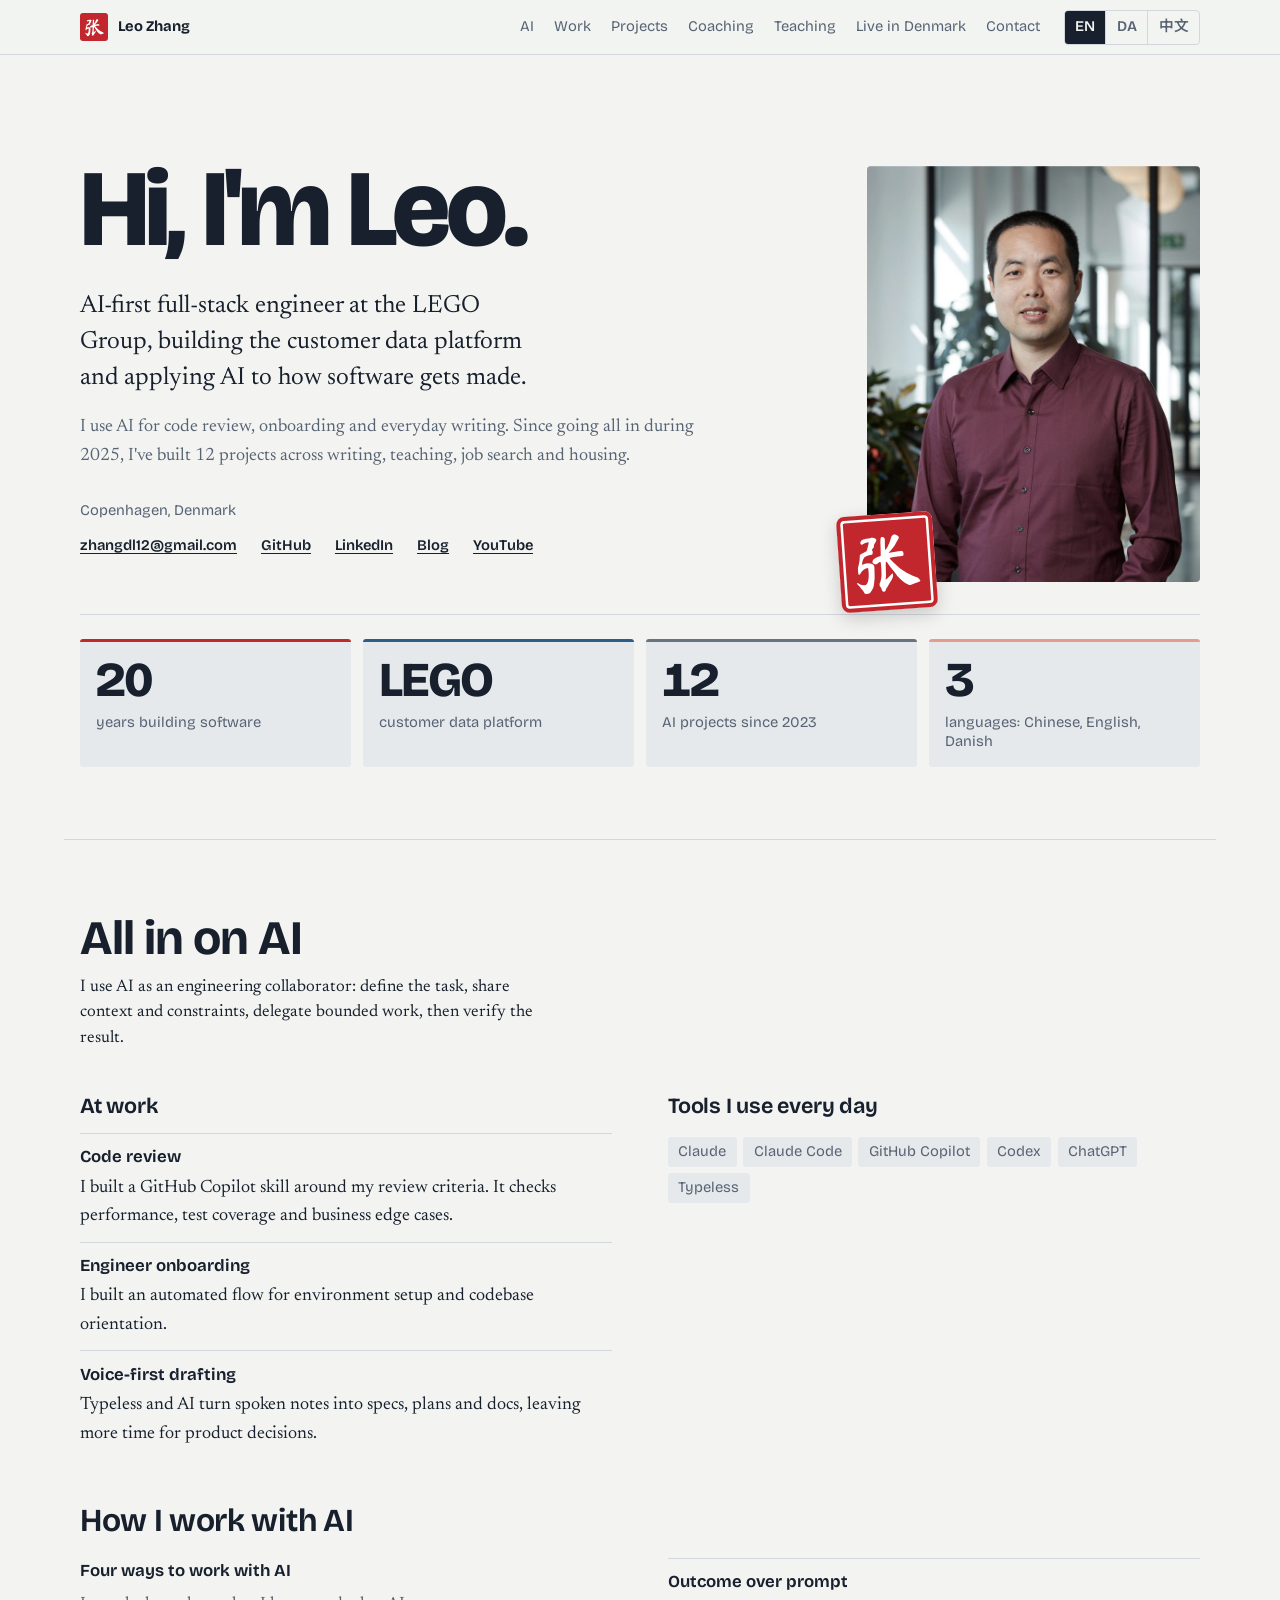
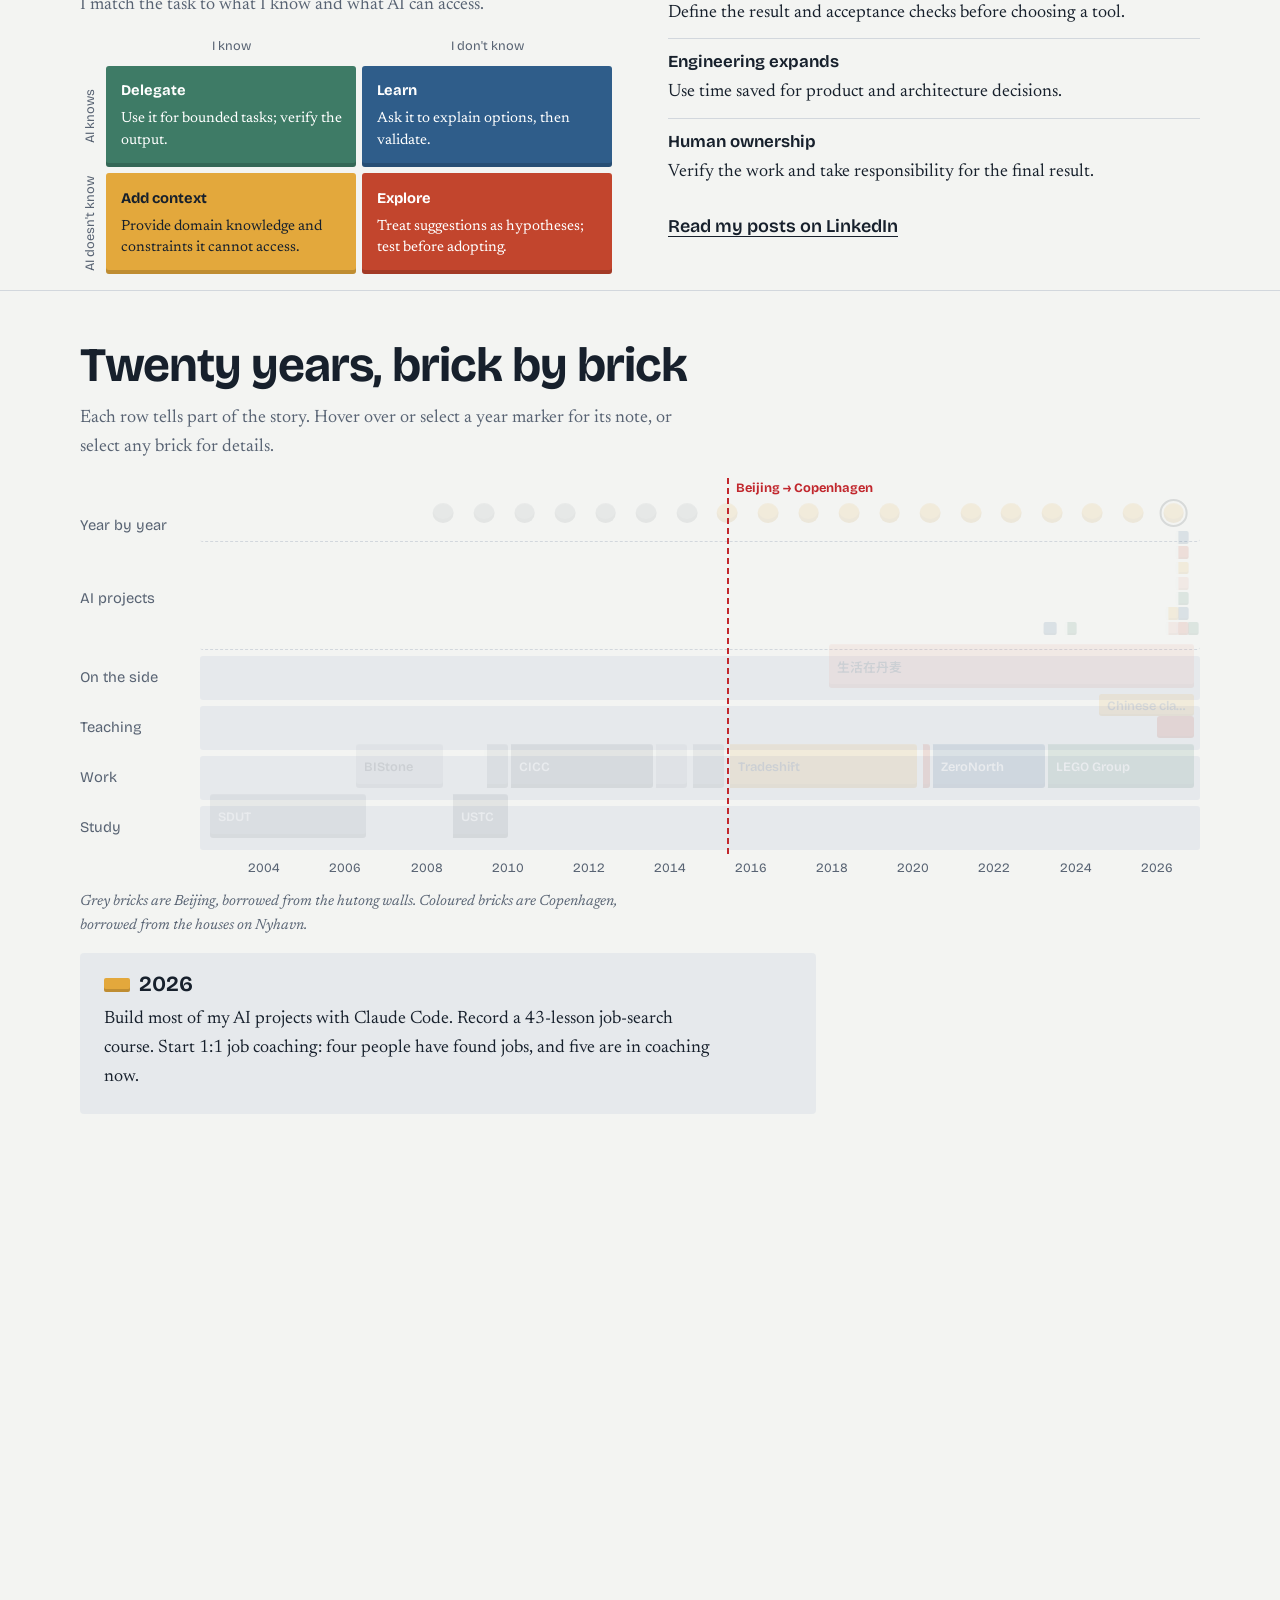
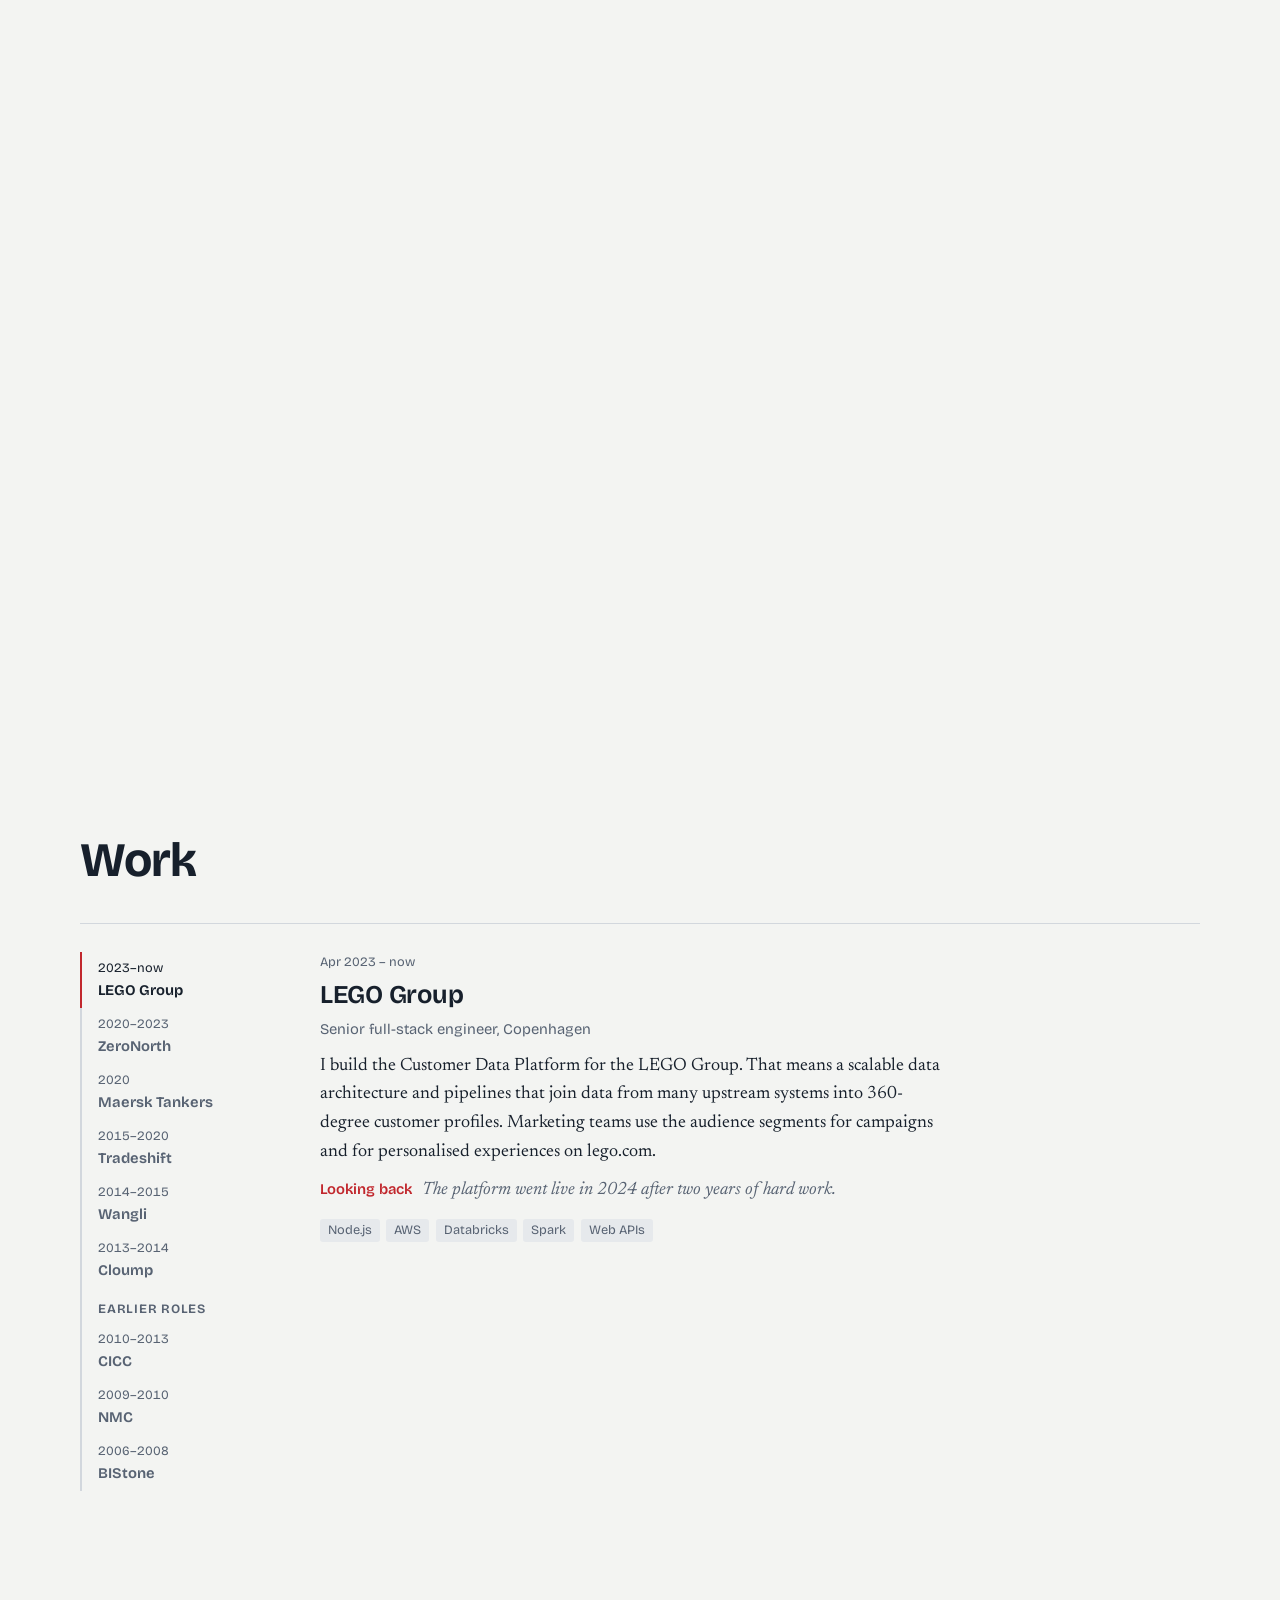
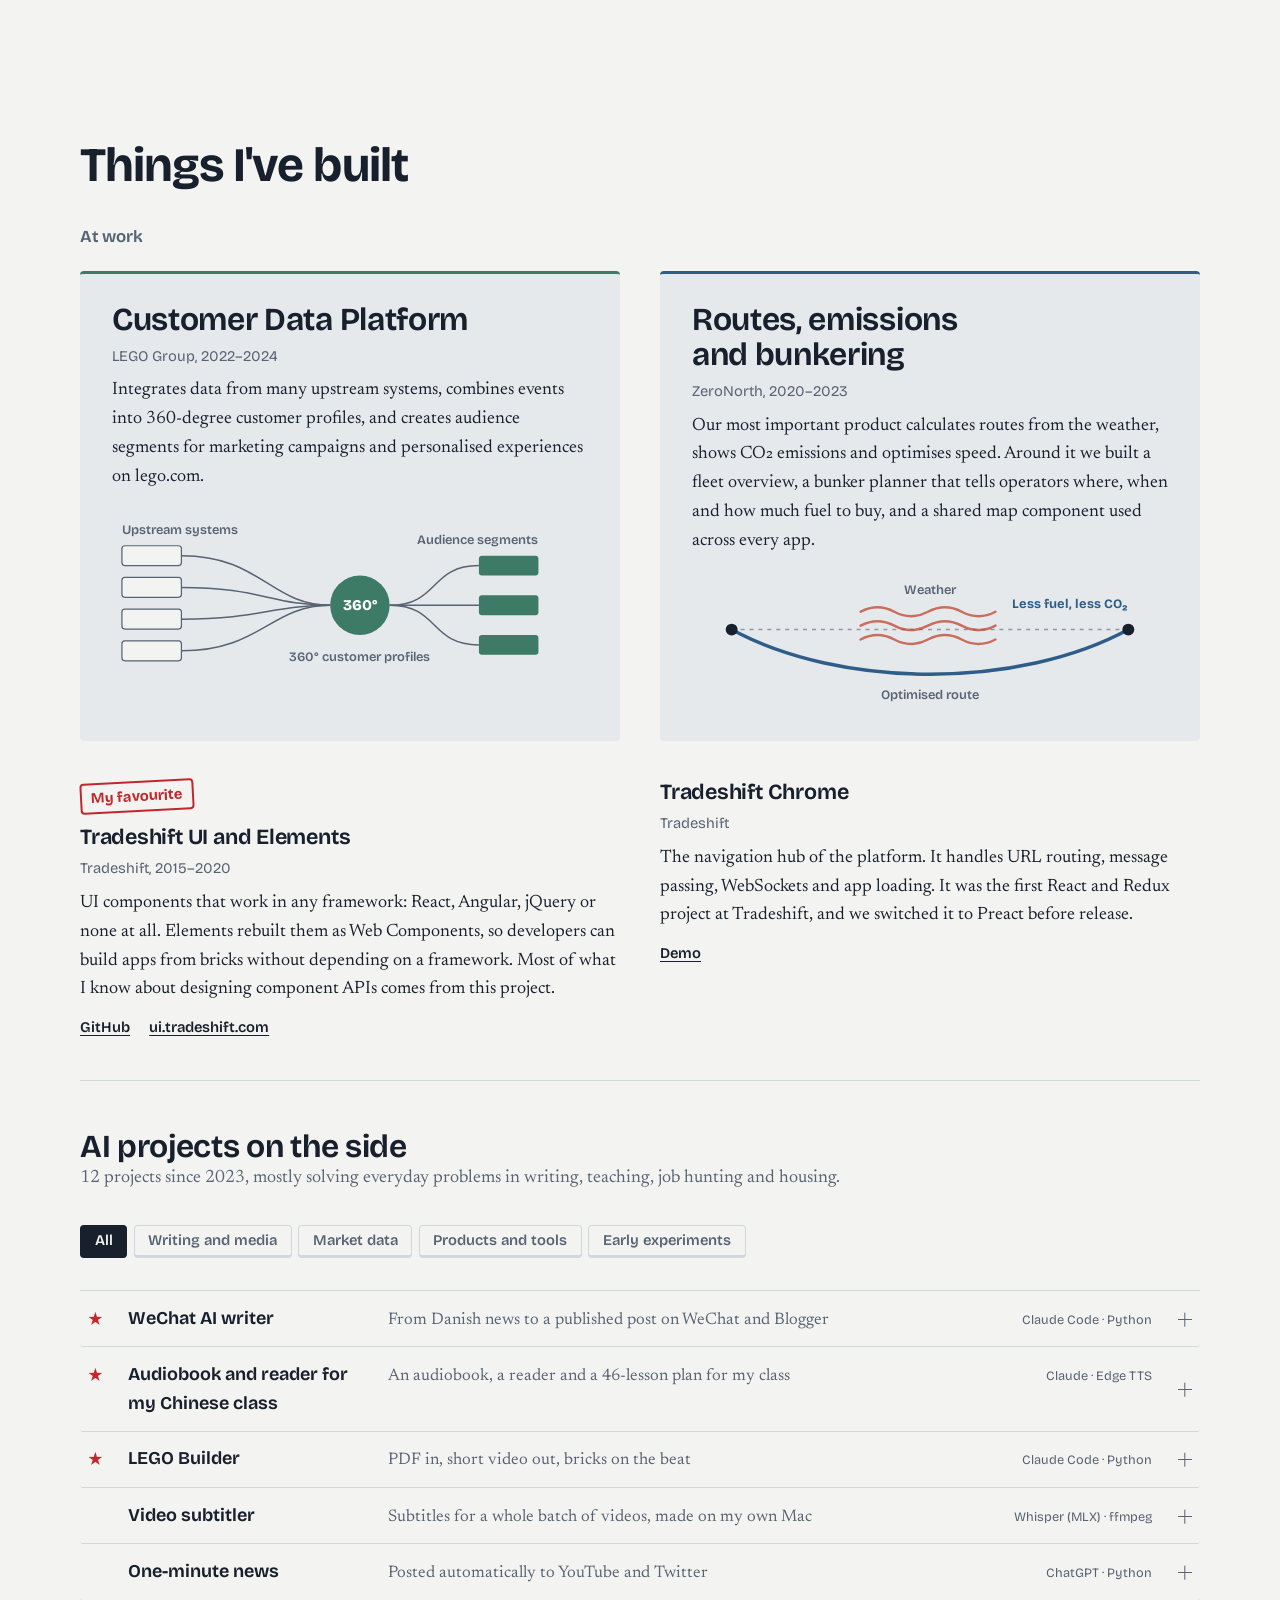
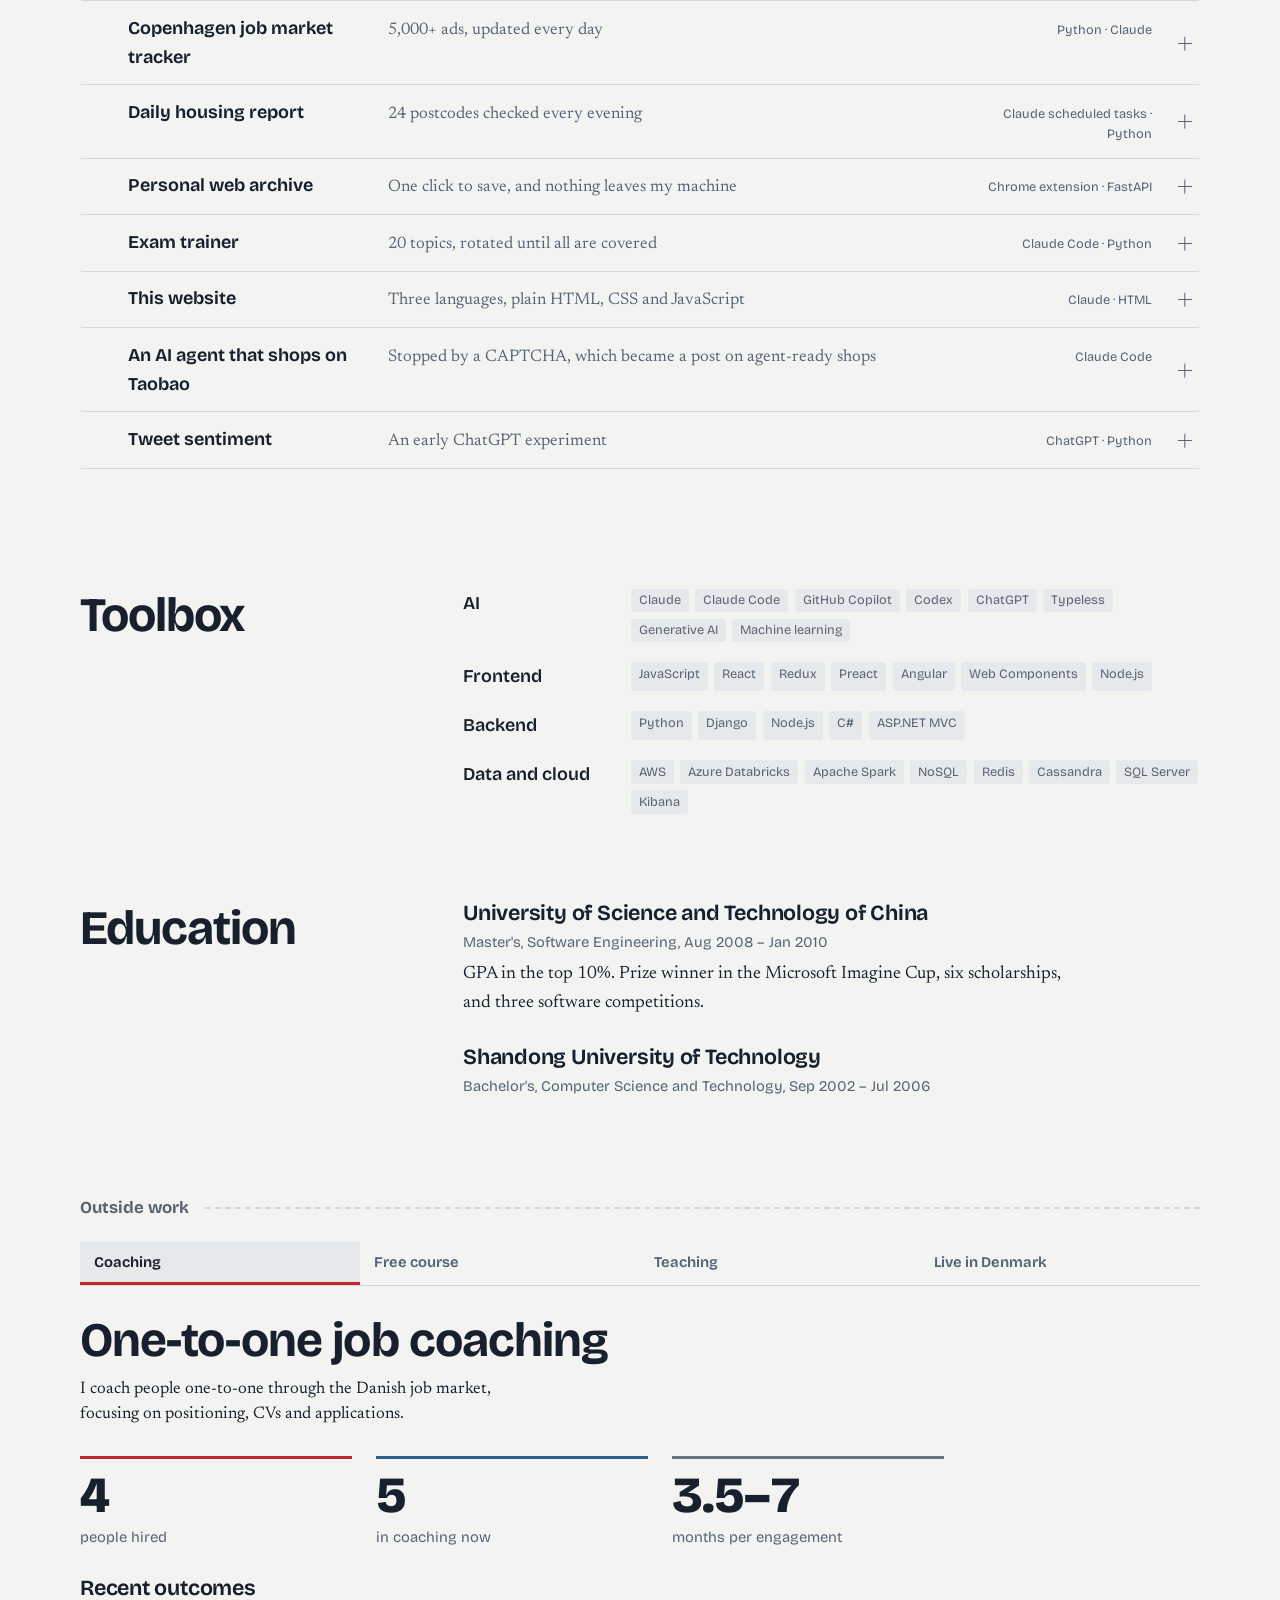
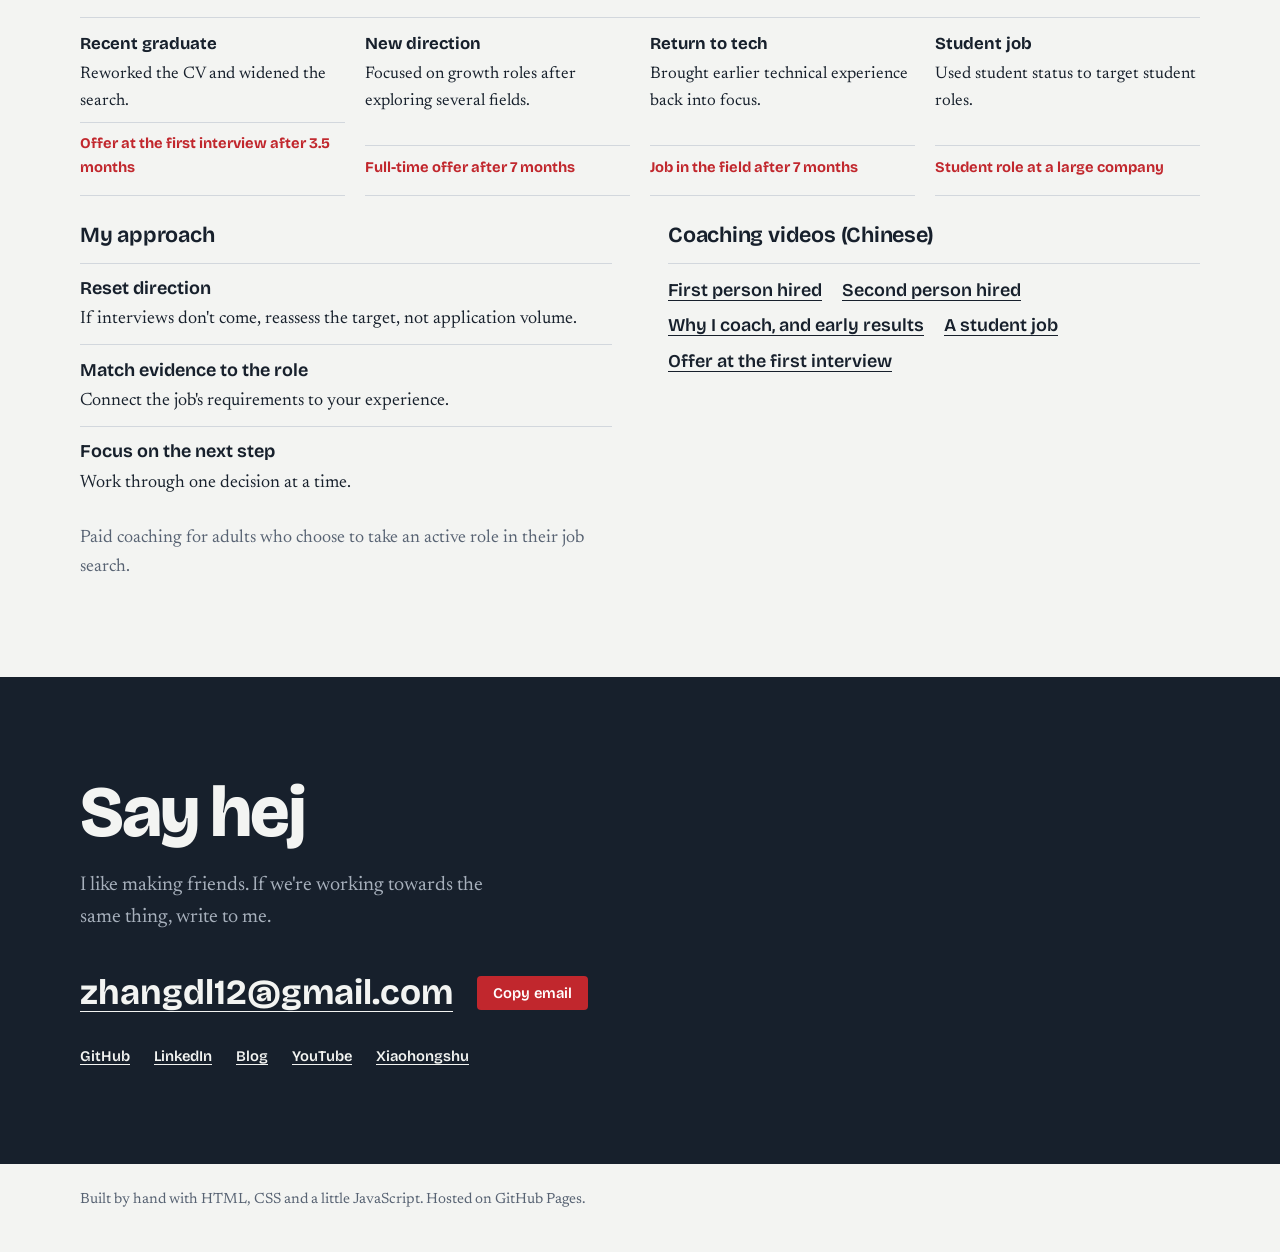
==== commit b39f8125: "Outside work" ====
--- a/index.html
+++ b/index.html
@@ -160,16 +160,15 @@
         <div class="projects" id="project-list"></div>
       </div>
       <div class="ai-builtwrap">
-        <h3 class="ai-view-title" data-t="ai.builtTitle"></h3>
-        <p class="ai-intro" data-t="ai.builtIntro"></p>
-        <div class="ai-featured" id="ai-featured"></div>
-        <div class="ai-archive">
-          <div class="ai-archive-head">
-            <h4 class="ai-archive-title" data-t="ai.archiveTitle"></h4>
-            <div class="filters" id="ai-filters" role="group" aria-label="Filter projects"></div>
-          </div>
-          <div id="ai-built"></div>
-        </div>
+        <div class="ai-list-head">
+          <div>
+            <h3 class="ai-view-title" data-t="ai.builtTitle"></h3>
+            <p class="ai-intro" data-t="ai.builtIntro"></p>
+          </div>
+          <div class="filters" id="ai-filters" role="group" aria-label="Filter projects"></div>
+        </div>
+        <!-- One row per project; a row opens to its description (renderAI, toggleRow) -->
+        <ol class="ai-list" id="ai-built"></ol>
       </div>
     </section>
 
--- a/assets/style.css
+++ b/assets/style.css
@@ -1861,154 +1861,6 @@
   border-bottom: 1px solid var(--rule);
 }
 
-.ai-featured {
-  display: grid;
-  grid-template-columns: repeat(3, minmax(0, 1fr));
-  gap: 1rem 1.5rem;
-}
-
-.ai-featured-card {
-  display: grid;
-  align-content: start;
-  gap: 0.55rem;
-  min-width: 0;
-  padding-top: 0.8rem;
-  border-top: 3px solid var(--seal);
-}
-
-.ai-featured-card:nth-child(2) {
-  border-color: var(--cph-2);
-}
-
-.ai-featured-card:nth-child(3) {
-  border-color: var(--cph-3);
-}
-
-.ai-featured-year {
-  margin: 0;
-  font-family: var(--display);
-  font-size: var(--fs-xs);
-  color: var(--muted);
-  font-variant-numeric: tabular-nums;
-}
-
-.ai-featured-card h4 {
-  margin: 0;
-  font-family: var(--display);
-  font-size: var(--fs-md);
-  font-weight: 700;
-  line-height: 1.25;
-}
-
-.ai-featured-card h4 a {
-  color: inherit;
-}
-
-.ai-featured-body {
-  margin: 0;
-  max-width: 34ch;
-}
-
-.ai-archive {
-  border-top: 1px solid var(--rule);
-  padding-top: 1.25rem;
-  margin-top: 1.5rem;
-}
-
-.ai-archive-head {
-  display: flex;
-  flex-wrap: wrap;
-  align-items: center;
-  justify-content: space-between;
-  gap: 0.75rem 1.5rem;
-}
-
-.ai-archive-title {
-  margin: 0;
-  font-family: var(--display);
-  font-size: var(--fs-md);
-  font-weight: 700;
-}
-
-.ai-archive-head .filters {
-  margin-top: 0;
-}
-
-/* Every project card ends the same way: what came out of it, then the tools */
-.ai-result {
-  margin: 0;
-  font-family: var(--display);
-  font-size: var(--fs-sm);
-  font-weight: 700;
-  line-height: 1.35;
-  color: var(--seal);
-}
-
-@media (max-width: 760px) {
-  .ai-featured {
-    grid-template-columns: 1fr;
-    gap: 1.25rem;
-  }
-
-  .ai-featured-body {
-    max-width: none;
-  }
-}
-
-#ai-built {
-  display: grid;
-  gap: 2rem;
-  margin-top: 1rem;
-}
-
-.ai-cards {
-  display: grid;
-  grid-template-columns: repeat(auto-fill, minmax(min(100%, 17rem), 1fr));
-  gap: 0.9rem;
-}
-
-/* hidden has to win over display: grid, or the filter shows everything */
-.ai-card[hidden] {
-  display: none;
-}
-
-.ai-card {
-  display: grid;
-  grid-template-rows: auto auto 1fr auto auto;
-  align-content: start;
-  gap: 0.45rem;
-  padding: 1rem 1.15rem 1.1rem;
-  background: var(--paper-2);
-  border-radius: 4px;
-  min-width: 0;
-}
-
-.ai-card h5 {
-  margin: 0;
-  font-family: var(--display);
-  font-size: var(--fs-md);
-  font-weight: 700;
-  line-height: 1.25;
-}
-
-.ai-card h5 a {
-  color: inherit;
-}
-
-.ai-card-year {
-  margin: 0;
-  font-family: var(--display);
-  font-size: var(--fs-xs);
-  color: var(--muted);
-  font-variant-numeric: tabular-nums;
-}
-
-.ai-card-body {
-  margin: 0;
-  font-size: var(--fs-sm);
-  line-height: 1.5;
-}
-
 .ai-card-tools {
   list-style: none;
   margin: 0.2rem 0 0;
@@ -2027,9 +1879,194 @@
   background: var(--paper);
 }
 
-/* Featured cards sit on the page, not on a panel, so their tool tags need the panel tone */
-.ai-featured-card .ai-card-tools li {
+/* ---------- AI side projects: compact rows that open ---------- */
+.ai-list-head {
+  display: flex;
+  flex-wrap: wrap;
+  align-items: end;
+  justify-content: space-between;
+  gap: 1rem 2rem;
+  margin-bottom: 1.25rem;
+}
+
+.ai-list-head .filters {
+  margin-top: 0;
+}
+
+.ai-list {
+  list-style: none;
+  margin: 0;
+  padding: 0;
+  border-top: 1px solid var(--rule);
+}
+
+.aip {
+  border-bottom: 1px solid var(--rule);
+  border-radius: 3px;
+}
+
+.aip[hidden] {
+  display: none;
+}
+
+.ai-row-head {
+  width: 100%;
+  display: grid;
+  grid-template-columns: 1.25rem minmax(0, 15rem) minmax(0, 1fr) minmax(0, 12rem) 1.25rem;
+  align-items: baseline;
+  gap: 0.25rem 1.25rem;
+  padding: 0.8rem 0.5rem;
+  border: 0;
+  background: none;
+  color: var(--ink);
+  font: inherit;
+  text-align: left;
+  cursor: pointer;
+}
+
+.ai-row-head:hover {
   background: var(--paper-2);
+}
+
+.ai-star {
+  color: var(--seal);
+  font-size: var(--fs-sm);
+}
+
+.ai-name {
+  font-family: var(--display);
+  font-weight: 650;
+}
+
+.ai-res {
+  color: var(--muted);
+  font-size: var(--fs-md);
+}
+
+.ai-tools-inline {
+  font-family: var(--display);
+  font-size: var(--fs-xs);
+  color: var(--muted);
+  text-align: right;
+}
+
+/* + turns into × when the row is open */
+.ai-toggle {
+  position: relative;
+  align-self: center;
+  width: 0.85rem;
+  height: 0.85rem;
+  justify-self: end;
+  transition: transform var(--dur) var(--ease);
+}
+
+.ai-toggle::before,
+.ai-toggle::after {
+  content: "";
+  position: absolute;
+  left: 0;
+  right: 0;
+  top: 50%;
+  border-top: 1.5px solid var(--muted);
+}
+
+.ai-toggle::after {
+  transform: rotate(90deg);
+}
+
+.aip.open .ai-toggle {
+  transform: rotate(45deg);
+}
+
+/* Opening animates the height: 0fr -> 1fr */
+.ai-more {
+  display: grid;
+  grid-template-rows: 0fr;
+  transition: grid-template-rows var(--dur) var(--ease);
+}
+
+.aip.open .ai-more {
+  grid-template-rows: 1fr;
+}
+
+.ai-more-inner {
+  min-height: 0;
+  overflow: hidden;
+  display: grid;
+  gap: 0.45rem;
+  justify-items: start;
+  padding-left: 2.75rem;
+  max-width: calc(var(--measure) + 2.75rem);
+}
+
+.aip.open .ai-more-inner {
+  padding-bottom: 1rem;
+}
+
+.ai-more .ai-card-tools li {
+  background: var(--paper-2);
+}
+
+.ai-meta {
+  font-family: var(--display);
+  font-size: var(--fs-xs);
+  color: var(--muted);
+}
+
+.ai-open {
+  font-family: var(--display);
+  font-size: var(--fs-sm);
+  font-weight: 600;
+}
+
+/* Arriving from the wall: the row glows once */
+.aip.flash {
+  animation: row-flash 1.6s var(--ease);
+}
+
+@keyframes row-flash {
+  from {
+    background: color-mix(in srgb, var(--seal) 16%, transparent);
+  }
+}
+
+@media (prefers-reduced-motion: reduce) {
+
+  .ai-more,
+  .ai-toggle {
+    transition: none;
+  }
+
+  .aip.flash {
+    animation: none;
+    outline: 2px solid var(--seal);
+  }
+}
+
+@media (max-width: 760px) {
+  .ai-row-head {
+    grid-template-columns: 1rem minmax(0, 1fr) 1rem;
+    gap: 0.15rem 0.6rem;
+  }
+
+  .ai-res {
+    grid-column: 2;
+    grid-row: 2;
+    font-size: var(--fs-sm);
+  }
+
+  .ai-tools-inline {
+    display: none;
+  }
+
+  .ai-toggle {
+    grid-column: 3;
+    grid-row: 1;
+  }
+
+  .ai-more-inner {
+    padding-left: 2.1rem;
+  }
 }
 
 .ai-tools .tags li {
@@ -2082,10 +2119,26 @@
 
 /* ---------- outside-work tabs ---------- */
 .tabs {
+  position: relative;
   display: grid;
   grid-template-columns: repeat(4, minmax(0, 1fr));
   margin-top: 1.25rem;
   border-bottom: 1px solid var(--rule);
+}
+
+/* The selected tab's red bar: one element that slides between tabs (placeInk) */
+.tab-ink {
+  position: absolute;
+  height: 3px;
+  background: var(--seal);
+  pointer-events: none;
+  transition: left var(--dur) var(--ease), top var(--dur) var(--ease), width var(--dur) var(--ease);
+}
+
+@media (prefers-reduced-motion: reduce) {
+  .tab-ink {
+    transition: none;
+  }
 }
 
 .tab {
@@ -2103,7 +2156,6 @@
 
 .tab[aria-selected="true"] {
   background: var(--paper-2);
-  border-bottom-color: var(--seal);
   color: var(--ink);
 }
 
@@ -2731,8 +2783,17 @@
     display: block !important;
   }
 
-  .ai-card[hidden] {
-    display: grid !important;
+  .aip[hidden] {
+    display: block !important;
+  }
+
+  .ai-more {
+    grid-template-rows: 1fr !important;
+    transition: none !important;
+  }
+
+  .ai-toggle {
+    display: none;
   }
 
   .jobs-earlier>summary {
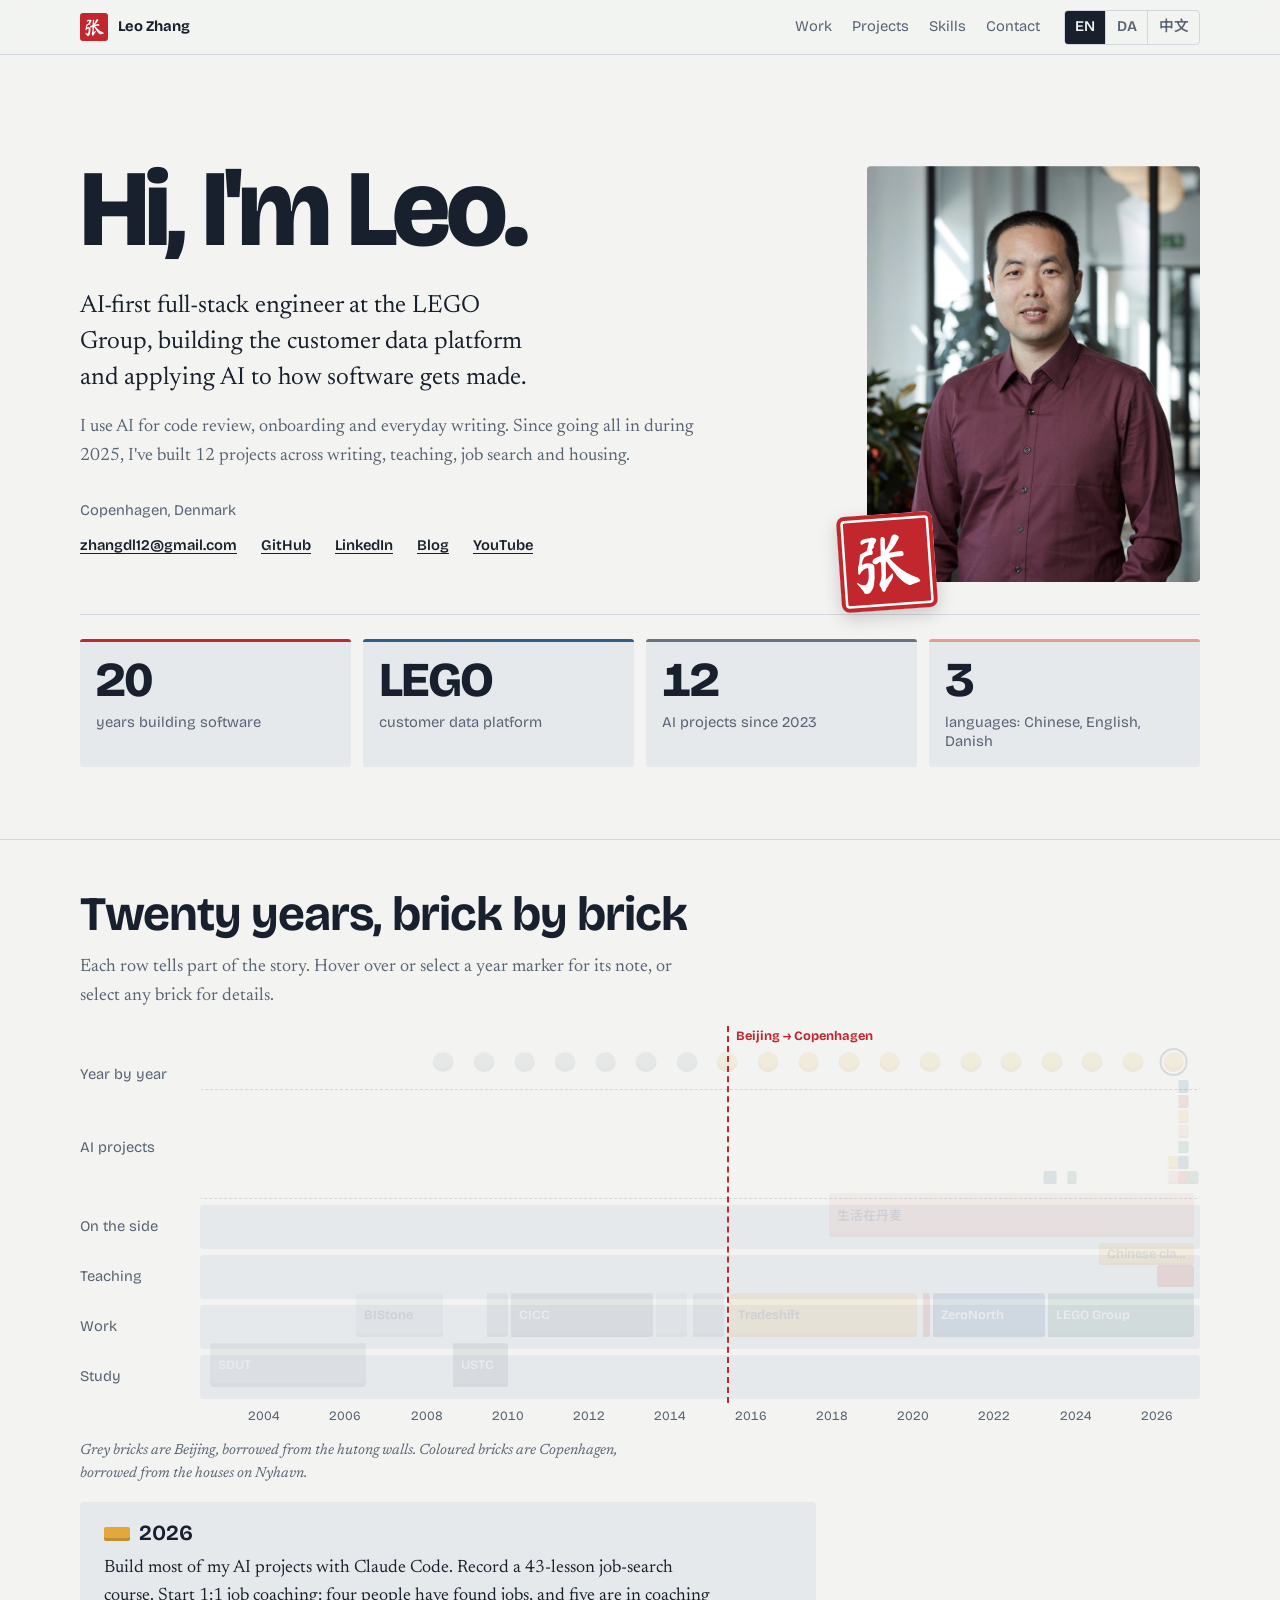
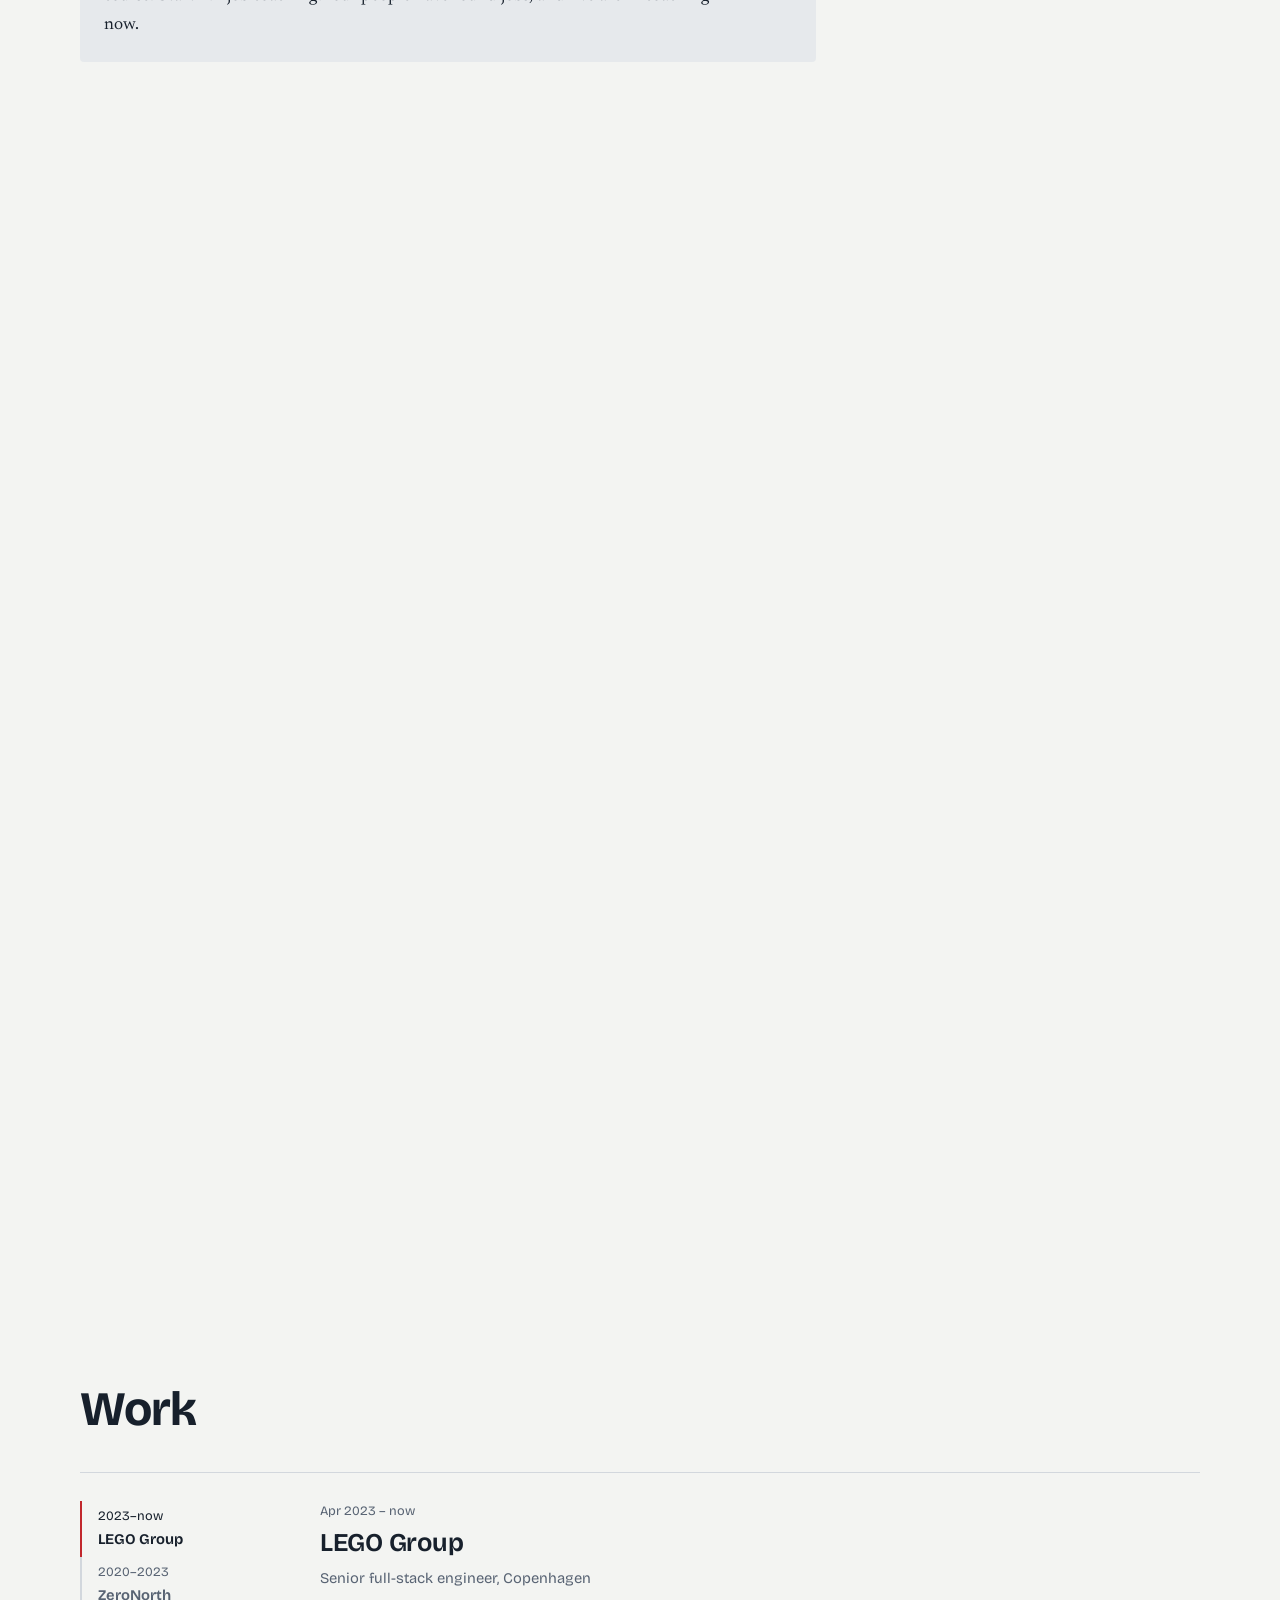
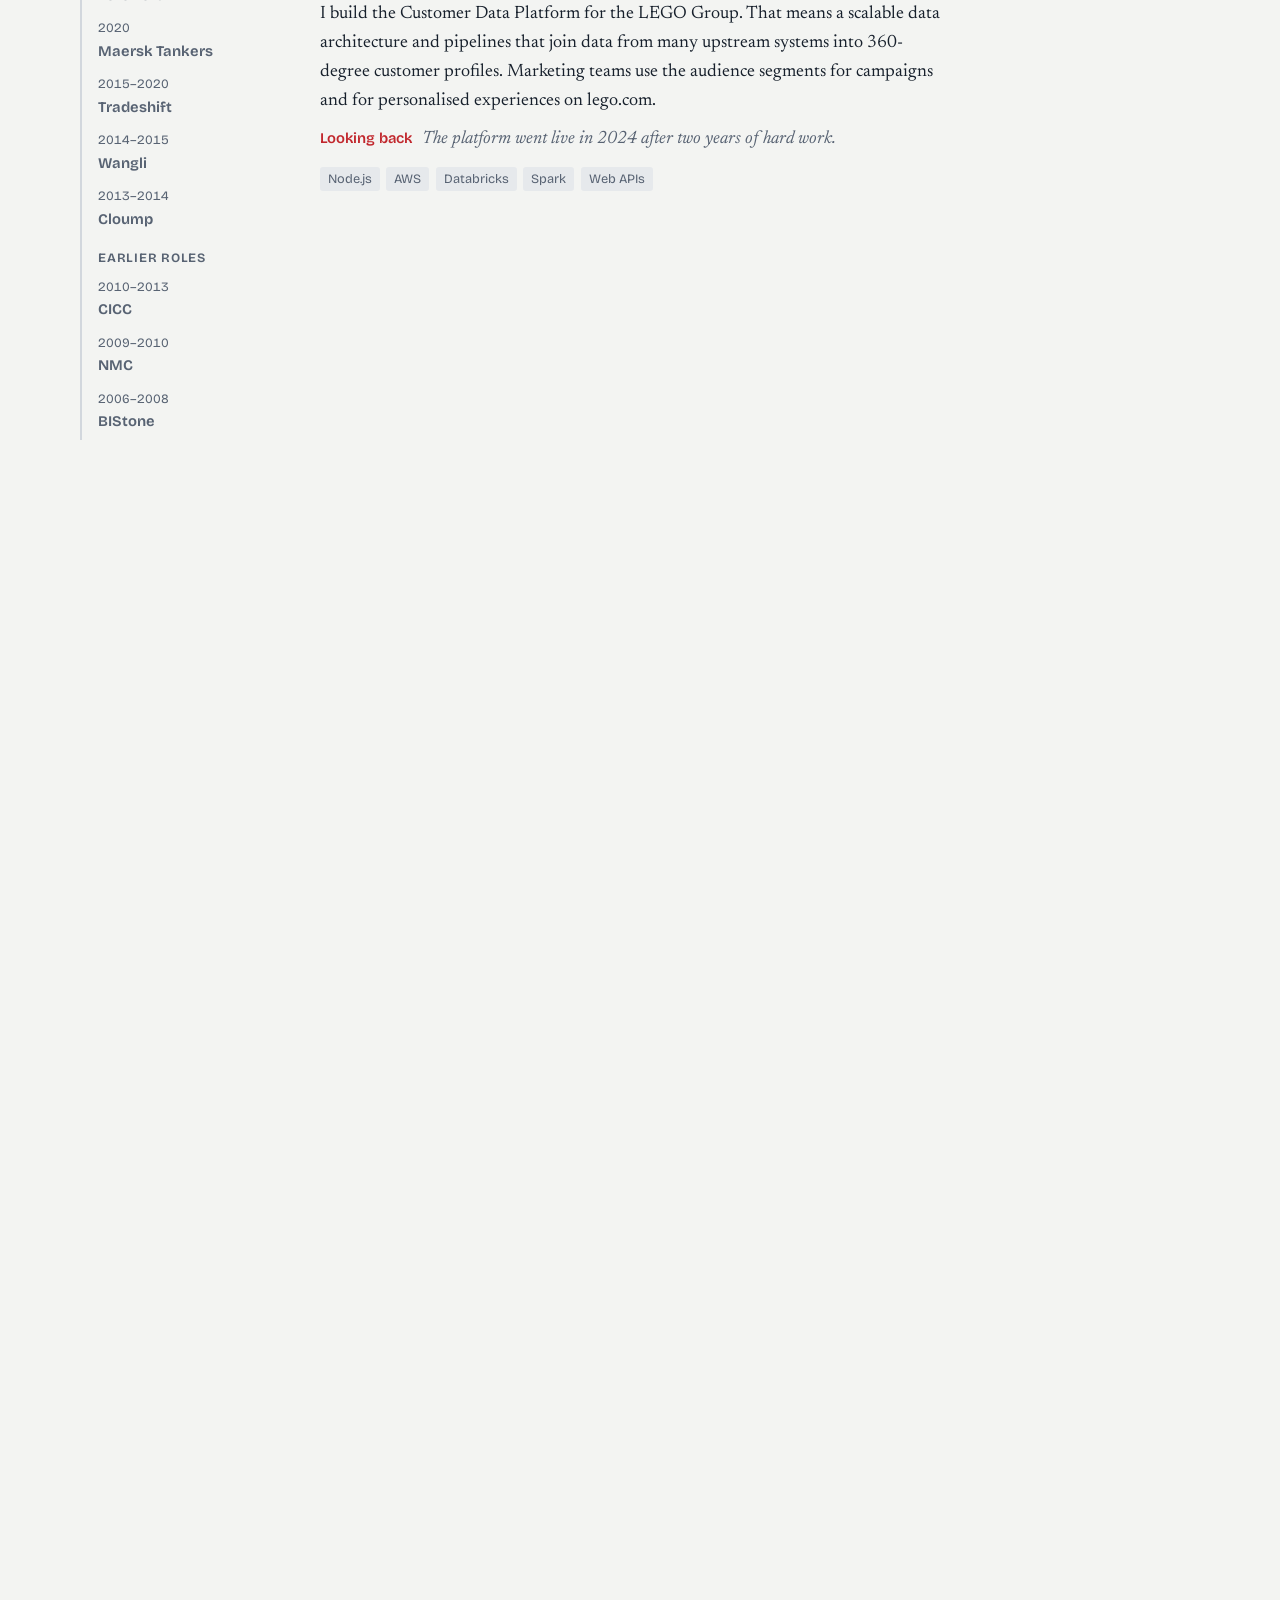
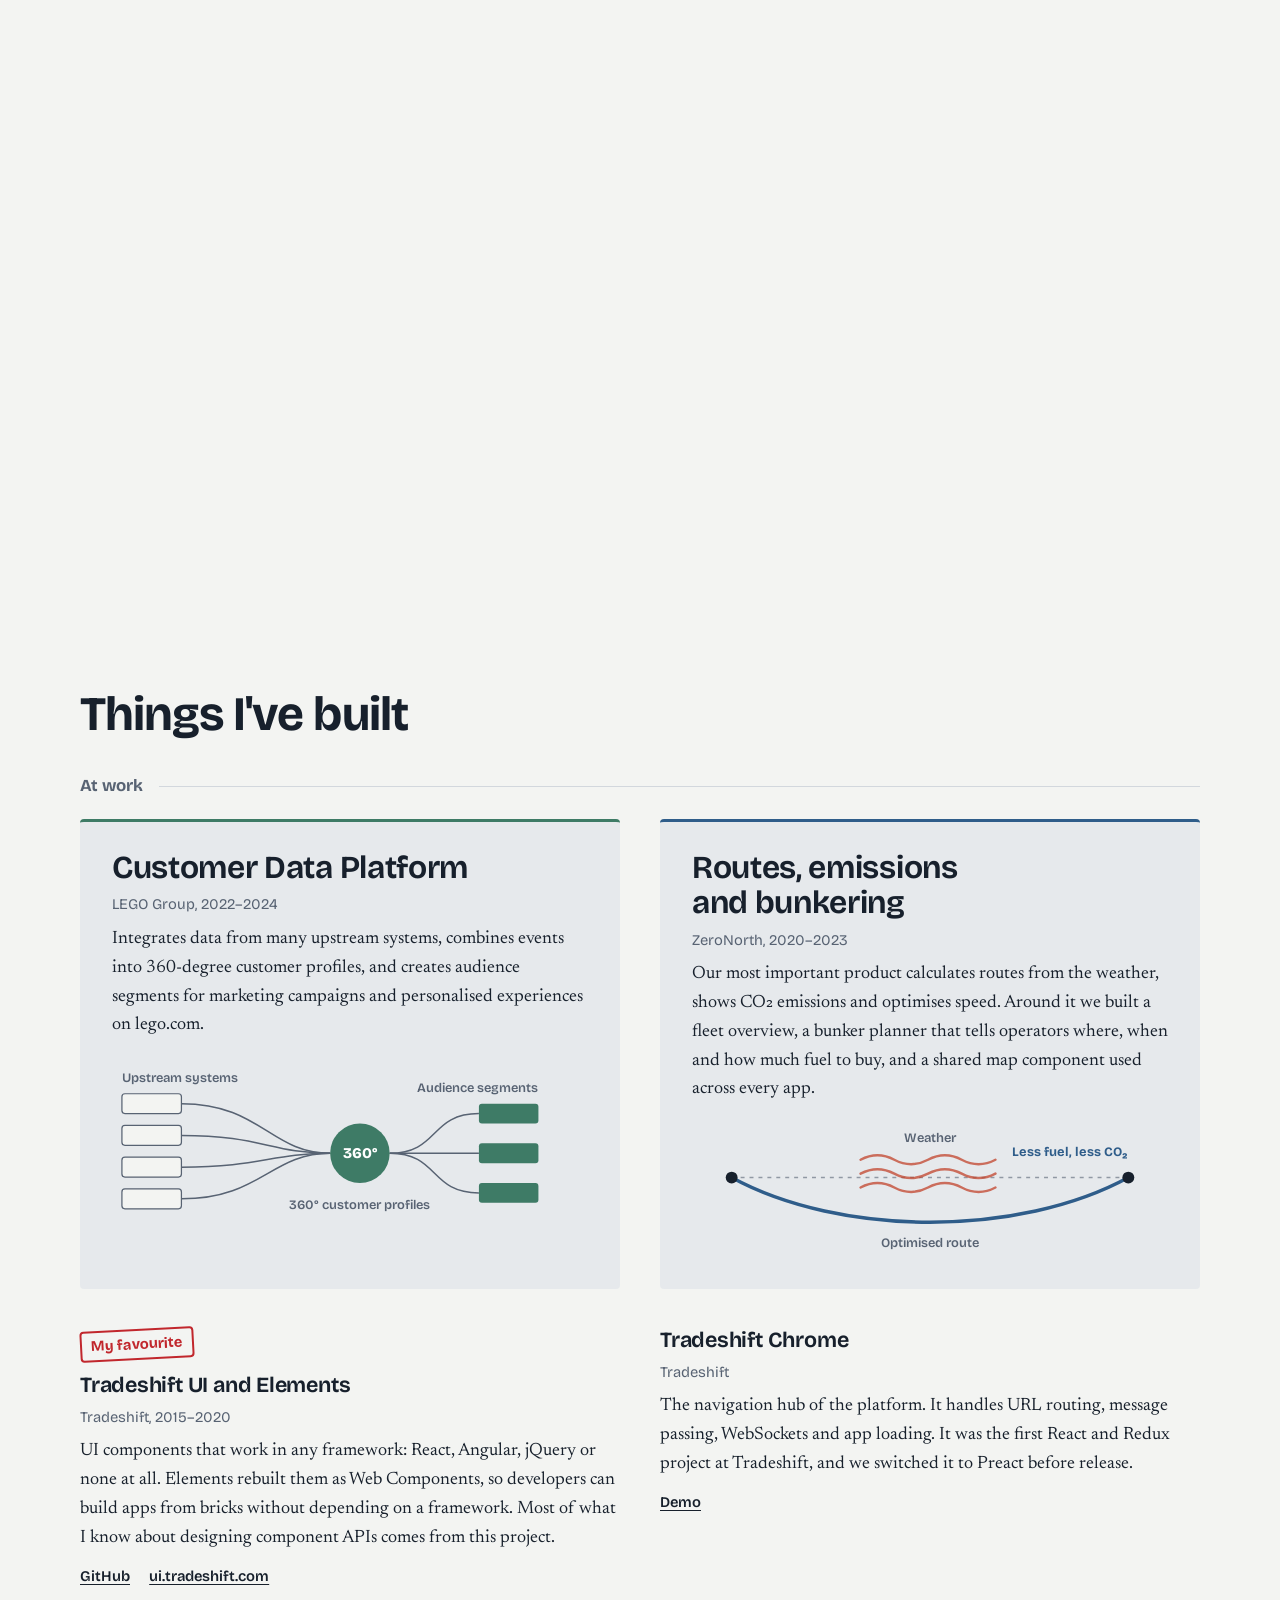
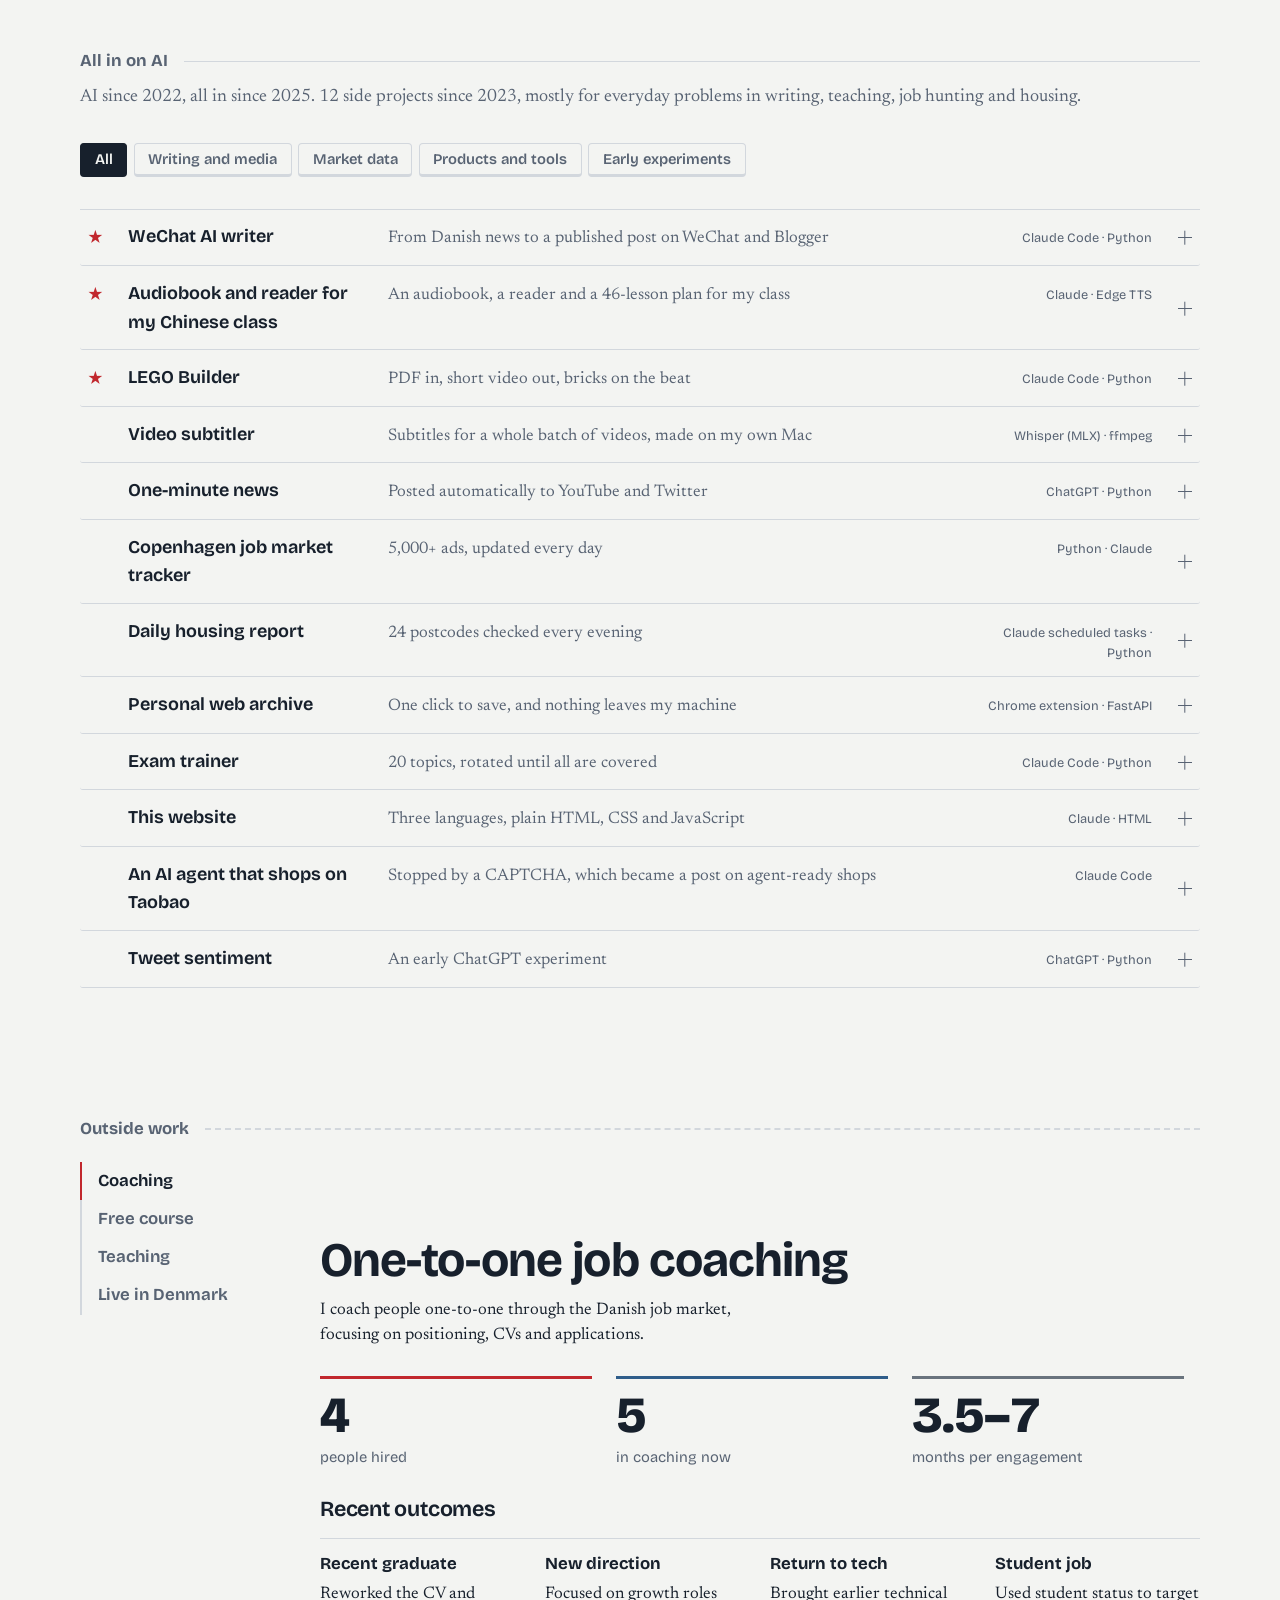
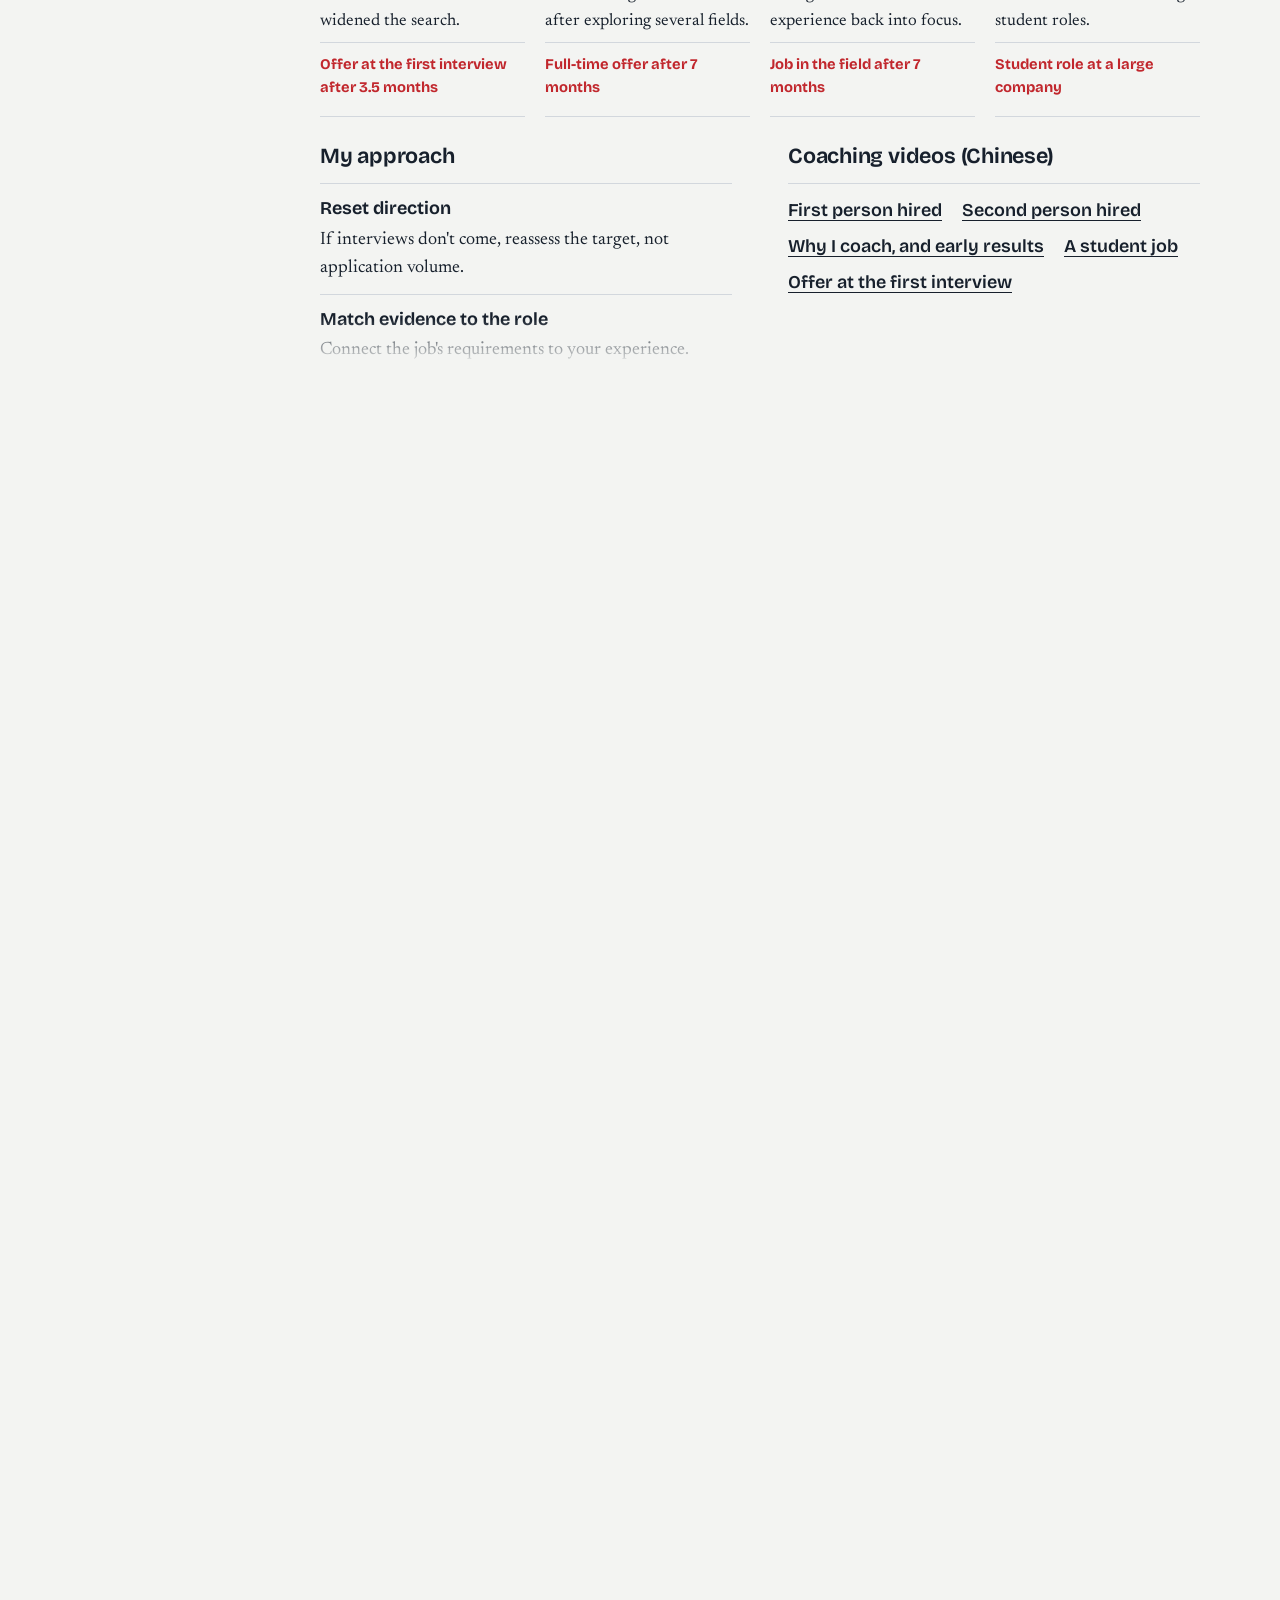
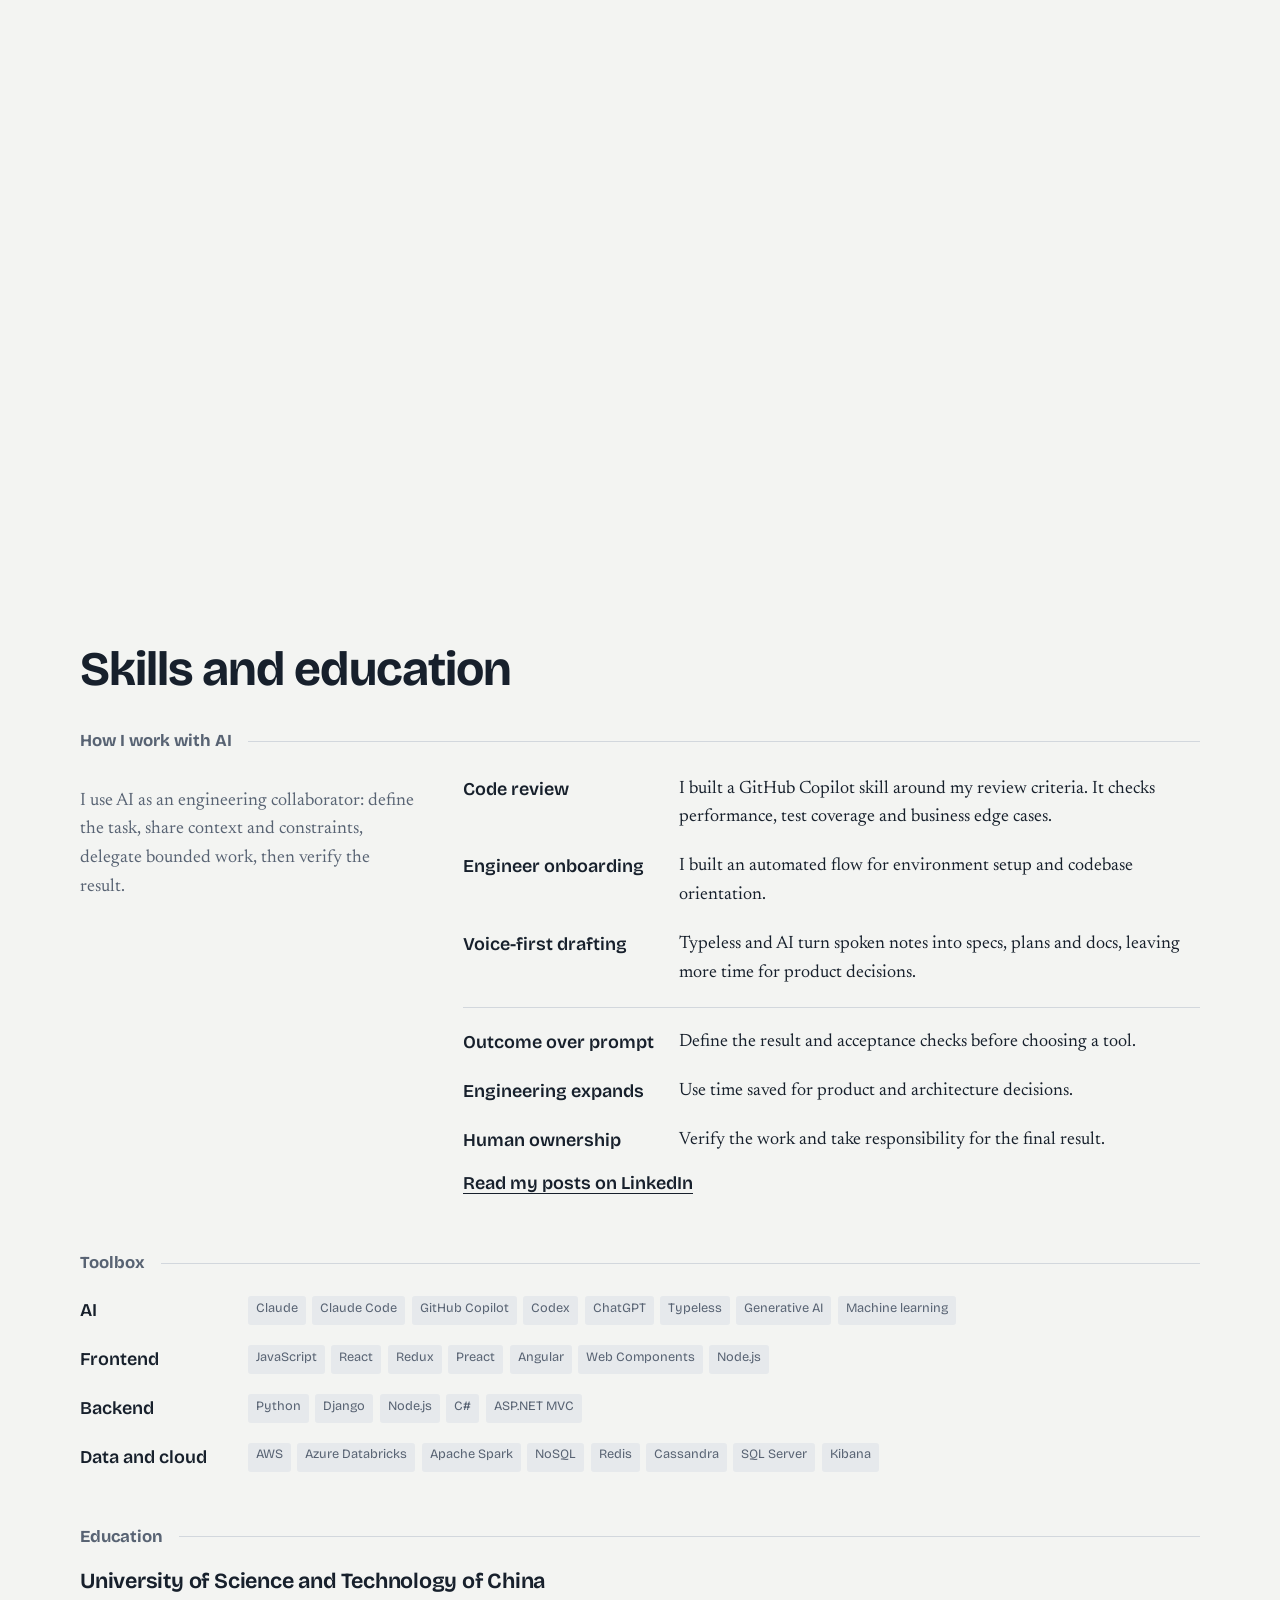
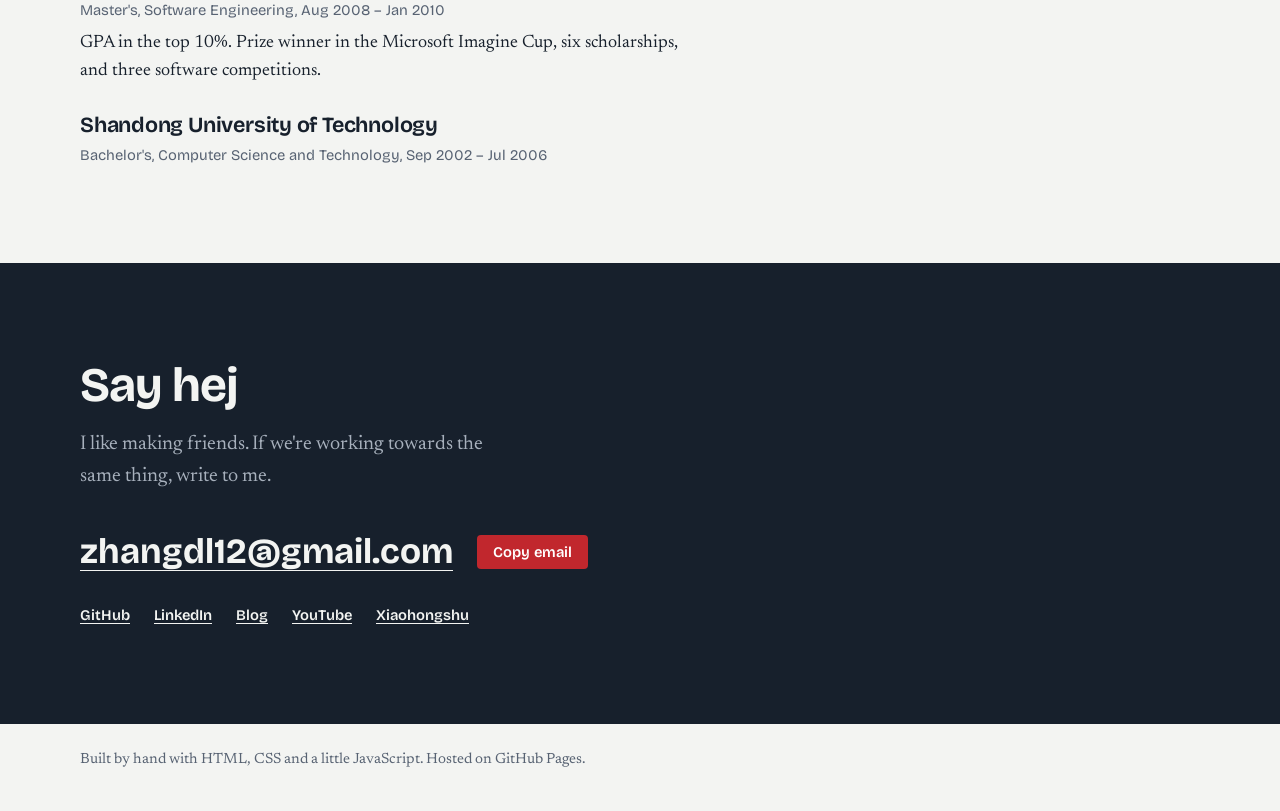
==== commit bd317459: "style update" ====
--- a/index.html
+++ b/index.html
@@ -43,12 +43,9 @@
         <span class="brand-name">Leo Zhang</span>
       </a>
       <nav class="nav" aria-label="Sections">
-        <a href="#ai" data-t="ui.nav.ai">AI</a>
         <a href="#work" data-t="ui.nav.work">Work</a>
         <a href="#projects" data-t="ui.nav.projects">Projects</a>
-        <a href="#coaching" data-t="ui.nav.coaching">Coaching</a>
-        <a href="#teaching" data-t="ui.nav.teaching">Teaching</a>
-        <a href="#denmark" data-t="ui.nav.denmark">Live in Denmark</a>
+        <a href="#skills" data-t="ui.nav.skills">Skills</a>
         <a href="#contact" data-t="ui.nav.contact">Contact</a>
       </nav>
       <div class="lang" role="group" aria-label="Language">
@@ -85,37 +82,6 @@
       </div>
     </section>
 
-    <section class="wrap block ai" id="ai" aria-labelledby="ai-title">
-      <div class="tc-head">
-        <h2 id="ai-title" data-t="ai.title">All in on AI</h2>
-        <p class="dk-lede" data-t="ai.lede"></p>
-      </div>
-      <div class="tc-grid">
-        <div>
-          <h3 data-t="ai.workTitle"></h3>
-          <dl class="co-how ai-work" id="ai-work"></dl>
-        </div>
-        <div class="ai-tools">
-          <h3 data-t="ai.toolsTitle"></h3>
-          <ul class="tags" id="ai-tools"></ul>
-        </div>
-      </div>
-      <div class="ai-view">
-        <h3 class="ai-view-title" data-t="ai.viewTitle"></h3>
-        <div class="tc-grid">
-          <div>
-            <h4 class="ai-h4" data-t="ai.zonesTitle"></h4>
-            <p class="ai-intro" data-t="ai.zonesIntro"></p>
-            <div class="ai-zones" id="ai-zones"></div>
-          </div>
-          <div>
-            <dl class="co-how" id="ai-takes"></dl>
-            <p class="cs-more"><a id="ai-linkedin" href="#" data-t="ai.linkedin"></a></p>
-          </div>
-        </div>
-      </div>
-    </section>
-
     <section class="wall-section" id="wall" aria-labelledby="wall-title">
       <!-- On wide screens .wall-run is made taller and .wall-stage sticks while the years play (setupScrub).
            The title is part of the stage: the wall starts playing once the title reaches the top. -->
@@ -172,16 +138,6 @@
       </div>
     </section>
 
-    <section class="wrap block split" id="toolbox" aria-labelledby="toolbox-title">
-      <h2 id="toolbox-title" data-t="ui.toolboxTitle">Toolbox</h2>
-      <dl class="toolbox" id="toolbox-list"></dl>
-    </section>
-
-    <section class="wrap block split" id="education" aria-labelledby="edu-title">
-      <h2 id="edu-title" data-t="ui.eduTitle">Education</h2>
-      <div class="edu" id="edu-list"></div>
-    </section>
-
     <div class="wrap beyond" id="beyond">
       <p class="beyond-label" data-t="ui.beyond">Outside work</p>
     </div>
@@ -286,6 +242,29 @@
           <h3 data-t="denmark.channelsTitle"></h3>
           <dl class="dk-channels" id="dk-channels"></dl>
         </div>
+      </div>
+    </section>
+
+    <!-- Skills and education: how I work with AI, the toolbox, education. Same group labels as Projects. -->
+    <section class="wrap block skills" id="skills" aria-labelledby="skills-title">
+      <h2 id="skills-title" data-t="ui.skillsTitle">Skills and education</h2>
+      <div class="skill-part" id="ai" aria-labelledby="ai-title">
+        <h3 class="group-label" id="ai-title" data-t="ai.viewTitle">How I work with AI</h3>
+        <div class="split">
+          <p class="intro" data-t="ai.lede"></p>
+          <div>
+            <dl class="toolbox ai-how" id="ai-how"></dl>
+            <p class="cs-more"><a id="ai-linkedin" href="#" data-t="ai.linkedin"></a></p>
+          </div>
+        </div>
+      </div>
+      <div class="skill-part" id="toolbox" aria-labelledby="toolbox-title">
+        <h3 class="group-label" id="toolbox-title" data-t="ui.toolboxTitle">Toolbox</h3>
+        <dl class="toolbox" id="toolbox-list"></dl>
+      </div>
+      <div class="skill-part" id="education" aria-labelledby="edu-title">
+        <h3 class="group-label" id="edu-title" data-t="ui.eduTitle">Education</h3>
+        <div class="edu" id="edu-list"></div>
       </div>
     </section>
 
--- a/assets/style.css
+++ b/assets/style.css
@@ -1187,11 +1187,6 @@
   gap: 1rem;
 }
 
-.dk-head h2 {
-  font-size: clamp(2.2rem, 1.4rem + 3vw, 3.75rem);
-  font-weight: 800;
-}
-
 .dk-lede {
   font-size: var(--fs-lede);
   line-height: 1.5;
@@ -1391,6 +1386,7 @@
 .teaching.block>h2,
 .tc-head h2 {
   margin-bottom: 0;
+  overflow-wrap: anywhere;
 }
 
 .tc-head {
@@ -1711,116 +1707,72 @@
 }
 
 /* ---------- AI ---------- */
-.ai {
-  display: grid;
-  gap: 2.75rem;
+/* How I work with AI shares Toolbox's label/text rows; a rule separates examples from principles */
+/* ---------- Skills and education: three parts under group labels ---------- */
+.skills>h2 {
+  margin-bottom: 2.25rem;
+}
+
+.skill-part+.skill-part {
+  margin-top: 3.5rem;
+}
+
+.skill-part>.group-label {
+  margin-bottom: 1.5rem;
+}
+
+.ai-how .tool-row {
+  grid-template-columns: 12rem minmax(0, 1fr);
+}
+
+.ai-how .tool-row dd {
+  display: block;
+}
+
+.ai-how-gap {
+  padding-top: 1.25rem;
   border-top: 1px solid var(--rule);
 }
 
-.ai .co-how dt {
-  font-size: var(--fs-md);
-}
-
-.ai-built dt a {
-  color: inherit;
-}
-
-.ai-view {
-  display: grid;
-  gap: 1.25rem;
+@media (max-width: 520px) {
+  .ai-how .tool-row {
+    grid-template-columns: 1fr;
+  }
 }
 
 .ai-view-title {
   font-size: clamp(1.5rem, 1.2rem + 1vw, 2rem);
 }
 
-.ai-h4 {
-  margin: 0 0 0.4rem;
+/* Group labels inside a section ("At work", "All in on AI") and the "Outside work"
+   divider share one style: small bold muted text followed by a rule. Outside work's
+   rule is dashed because it leaves the day job. */
+.project-subtitle,
+#projects .ai-view-title,
+.group-label,
+.beyond-label {
+  display: flex;
+  align-items: center;
+  gap: 1rem;
+  margin: 0;
   font-family: var(--display);
   font-size: var(--fs-md);
-  font-weight: 650;
+  font-weight: 700;
+  letter-spacing: 0;
+  color: var(--muted);
+}
+
+.project-subtitle::after,
+#projects .ai-view-title::after,
+.group-label::after {
+  content: "";
+  flex: 1;
+  border-top: 1px solid var(--rule);
 }
 
 .ai-intro {
   color: var(--muted);
   margin-bottom: 1rem;
-}
-
-.ai-zones {
-  display: grid;
-  grid-template-columns: auto minmax(0, 1fr) minmax(0, 1fr);
-  gap: 6px;
-  font-family: var(--display);
-}
-
-.ai-axis {
-  font-size: var(--fs-xs);
-  color: var(--muted);
-}
-
-.ai-col {
-  text-align: center;
-  padding-bottom: 0.2rem;
-}
-
-.ai-row {
-  writing-mode: vertical-rl;
-  transform: rotate(180deg);
-  text-align: center;
-  padding-inline: 0.15rem;
-}
-
-.ai-zone {
-  --c: var(--cph-3);
-  --c-ink: var(--cph-3-ink);
-  background: var(--c);
-  color: var(--c-ink);
-  border-radius: 3px;
-  padding: 0.85rem 0.9rem 1rem;
-  box-shadow: inset 0 -4px 0 rgba(0, 0, 0, 0.16);
-  display: grid;
-  gap: 0.35rem;
-  align-content: start;
-  min-width: 0;
-}
-
-.ai-zone strong {
-  font-weight: 700;
-  font-size: var(--fs-sm);
-  overflow-wrap: anywhere;
-  hyphens: auto;
-}
-
-.ai-zone span {
-  font-family: var(--body);
-  font-size: var(--fs-sm);
-  line-height: 1.45;
-}
-
-.zone-0 {
-  --c: var(--cph-3);
-  --c-ink: var(--cph-3-ink);
-}
-
-.zone-1 {
-  --c: var(--cph-2);
-  --c-ink: var(--cph-2-ink);
-}
-
-.zone-2 {
-  --c: var(--cph-0);
-  --c-ink: var(--cph-0-ink);
-}
-
-.zone-3 {
-  --c: var(--cph-1);
-  --c-ink: var(--cph-1-ink);
-}
-
-.ai-tools {
-  display: grid;
-  gap: 0.75rem;
-  align-content: start;
 }
 
 .filters {
@@ -1847,10 +1799,6 @@
   background: var(--ink);
   color: var(--paper);
   border-color: var(--ink);
-}
-
-.ai-tools h3 {
-  margin-bottom: 0.15rem;
 }
 
 .ai-builtwrap {
@@ -1887,6 +1835,13 @@
   justify-content: space-between;
   gap: 1rem 2rem;
   margin-bottom: 1.25rem;
+}
+
+/* The group label and its intro take the full row so the label's rule can run */
+.ai-list-head>div:first-child {
+  flex: 1 1 100%;
+  display: grid;
+  gap: 0.75rem;
 }
 
 .ai-list-head .filters {
@@ -2069,46 +2024,9 @@
   }
 }
 
-.ai-tools .tags li {
-  font-size: var(--fs-sm);
-  padding: 0.2rem 0.65rem;
-}
-
-/* "How I think about AI": each take lights up as it scrolls into the reading zone,
-   like the copy highlights on Apple's product pages. No JS; static where unsupported. */
-@supports (animation-timeline: view()) {
-  @media screen and (prefers-reduced-motion: no-preference) {
-    #ai-takes>div {
-      animation: take-lit linear both;
-      animation-timeline: view();
-      animation-range: entry 10% cover 40%;
-    }
-  }
-}
-
-@keyframes take-lit {
-  from {
-    opacity: 0.25;
-  }
-
-  to {
-    opacity: 1;
-  }
-}
-
 /* ---------- outside work divider ---------- */
 .beyond {
   padding-block: 5rem 0;
-}
-
-.beyond-label {
-  display: flex;
-  align-items: center;
-  gap: 1rem;
-  font-family: var(--display);
-  font-weight: 700;
-  font-size: var(--fs-md);
-  color: var(--muted);
 }
 
 .beyond-label::after {
@@ -2119,11 +2037,35 @@
 
 /* ---------- outside-work tabs ---------- */
 .tabs {
-  position: relative;
+  position: sticky;
+  top: 3.5rem;
+  /* set from the header height by placeTabs */
+  z-index: 15;
   display: grid;
   grid-template-columns: repeat(4, minmax(0, 1fr));
   margin-top: 1.25rem;
+  /* Full-width bar, tabs lined up with the .wrap content */
+  padding-inline: max(16px, calc((100% - 72rem) / 2 + 16px));
+  background: var(--paper);
   border-bottom: 1px solid var(--rule);
+}
+
+/* Narrow screens: the header's own nav row already marks the section, so the
+   tab bar stays put at the top of Outside work instead of sticking */
+@media (max-width: 1100px) {
+  .tabs {
+    position: relative;
+    top: auto !important;
+  }
+}
+
+/* Frosted like the header, since the sections scroll underneath it */
+@supports (backdrop-filter: blur(1px)) or (-webkit-backdrop-filter: blur(1px)) {
+  .tabs {
+    background: color-mix(in srgb, var(--paper) 78%, transparent);
+    -webkit-backdrop-filter: saturate(1.8) blur(20px);
+    backdrop-filter: saturate(1.8) blur(20px);
+  }
 }
 
 /* The selected tab's red bar: one element that slides between tabs (placeInk) */
@@ -2151,35 +2093,131 @@
   background: transparent;
   color: var(--muted);
   text-align: left;
+  text-decoration: none;
+  white-space: nowrap;
   cursor: pointer;
 }
 
-.tab[aria-selected="true"] {
-  background: var(--paper-2);
+.tab[aria-current="true"] {
   color: var(--ink);
 }
 
 .tab:hover {
   color: var(--ink);
-  background: var(--paper-2);
-}
-
+}
+
+/* Phones: one row that scrolls sideways (activate keeps the current tab in view) */
 @media (max-width: 640px) {
   .tabs {
-    grid-template-columns: repeat(2, minmax(0, 1fr));
-  }
-}
-
-.has-tabs .tab-off {
-  display: none;
+    display: flex;
+    margin-inline: 0;
+    overflow-x: auto;
+    scrollbar-width: none;
+  }
+
+  .tabs::-webkit-scrollbar {
+    display: none;
+  }
+
+  .tab {
+    flex: none;
+  }
+}
+
+/* ---------- Outside work plays like Work on wide screens (setupOutsidePlay) ---------- */
+@media screen {
+  .ow-playing .tabs {
+    display: none;
+  }
+
+  .ow-stage.playing {
+    position: sticky;
+    display: grid;
+    grid-template-columns: 13rem minmax(0, 1fr);
+    gap: 2rem;
+    max-width: 72rem;
+    margin-inline: auto;
+    padding: 1.25rem max(16px, env(safe-area-inset-left, 0px)) 0;
+  }
+
+  .ow-stage.playing .ow-rail {
+    display: grid;
+    align-content: start;
+    list-style: none;
+    margin: 0;
+    padding: 0;
+  }
+
+  .ow-stage.playing .rail-org {
+    font-size: var(--fs-md);
+  }
+
+  /* The window: sections move through it, its edges fade so text slides in and out softly */
+  .ow-stage.playing .ow-window {
+    position: relative;
+    overflow: hidden;
+    -webkit-mask-image: linear-gradient(transparent, #000 1.5rem, #000 calc(100% - 3rem), transparent);
+    mask-image: linear-gradient(transparent, #000 1.5rem, #000 calc(100% - 3rem), transparent);
+  }
+
+  .ow-stage.playing [data-tab] {
+    position: absolute;
+    inset: 0 0 auto;
+    margin: 0;
+    max-width: none;
+    padding: 1.5rem 0 3rem;
+  }
+
+  .ow-stage.playing #denmark .dk-inner {
+    max-width: none;
+    padding: 0;
+  }
+
+  .ow-stage.playing :is(.tc-head, .dk-head) {
+    animation: none;
+  }
+}
+
+/* Headings slide in from off to the right; clip (unlike hidden) keeps the bar sticky */
+.beyond-run {
+  overflow-x: clip;
+}
+
+/* Scrolling to a section leaves room for the sticky tab bar (the header is in scroll-padding) */
+.has-tabs [data-tab] {
+  scroll-margin-top: calc(var(--tabs-h, 3rem) + 0.5rem);
+}
+
+/* In the tab run all four sections share the page background, no band for one of them */
+.has-tabs #denmark {
+  margin-top: 0;
+  background: none;
+}
+
+.has-tabs #denmark .dk-inner {
+  padding-block: 4.5rem 1rem;
 }
 
 .has-tabs [data-tab].block {
-  padding-top: 1.75rem;
-}
-
-.has-tabs #denmark {
-  margin-top: 1.75rem;
+  padding-top: 4.5rem;
+}
+
+/* Each section's heading slides in from the right as it arrives, like turning to the next tab */
+@supports (animation-timeline: view()) {
+  @media screen and (prefers-reduced-motion: no-preference) {
+    .has-tabs [data-tab] :is(.tc-head, .dk-head) {
+      animation: tab-arrive linear both;
+      animation-timeline: view();
+      animation-range: entry 0% entry 80%;
+    }
+  }
+}
+
+@keyframes tab-arrive {
+  from {
+    opacity: 0;
+    transform: translateX(3rem);
+  }
 }
 
 .teaching {
@@ -2373,9 +2411,7 @@
 /* Work projects come first; the AI side projects follow below a divider.
    The first two (LEGO, ZeroNorth) lead as panels; the rest sit in plain columns. */
 .work-projects {
-  margin-bottom: 3rem;
-  padding-bottom: 2.5rem;
-  border-bottom: 1px solid var(--rule);
+  margin-bottom: 4rem;
 }
 
 .work-projects .projects {
@@ -2579,8 +2615,6 @@
 
 .project-subtitle {
   margin-bottom: 1.5rem;
-  color: var(--muted);
-  font-size: var(--fs-md);
 }
 
 .projects {
@@ -2689,12 +2723,6 @@
   padding-block: clamp(3.5rem, 8vw, 6rem);
   display: grid;
   gap: 1rem;
-}
-
-.contact h2 {
-  font-size: clamp(2.5rem, 1.5rem + 4vw, 4.5rem);
-  font-weight: 800;
-  letter-spacing: -0.03em;
 }
 
 .contact p {
@@ -2779,9 +2807,6 @@
     display: none !important;
   }
 
-  .has-tabs .tab-off {
-    display: block !important;
-  }
 
   .aip[hidden] {
     display: block !important;
@@ -2806,6 +2831,29 @@
 
   .jobs-earlier {
     border-top: 0;
+  }
+
+  /* Undo the played Outside work stage too */
+  .ow-run {
+    height: auto !important;
+  }
+
+  .ow-stage {
+    position: static !important;
+  }
+
+  .ow-window {
+    height: auto !important;
+  }
+
+  .ow-rail {
+    display: none !important;
+  }
+
+  [data-tab] {
+    opacity: 1 !important;
+    transform: none !important;
+    visibility: visible !important;
   }
 
   /* Undo the scroll-played Work stage: every job, in a plain list */
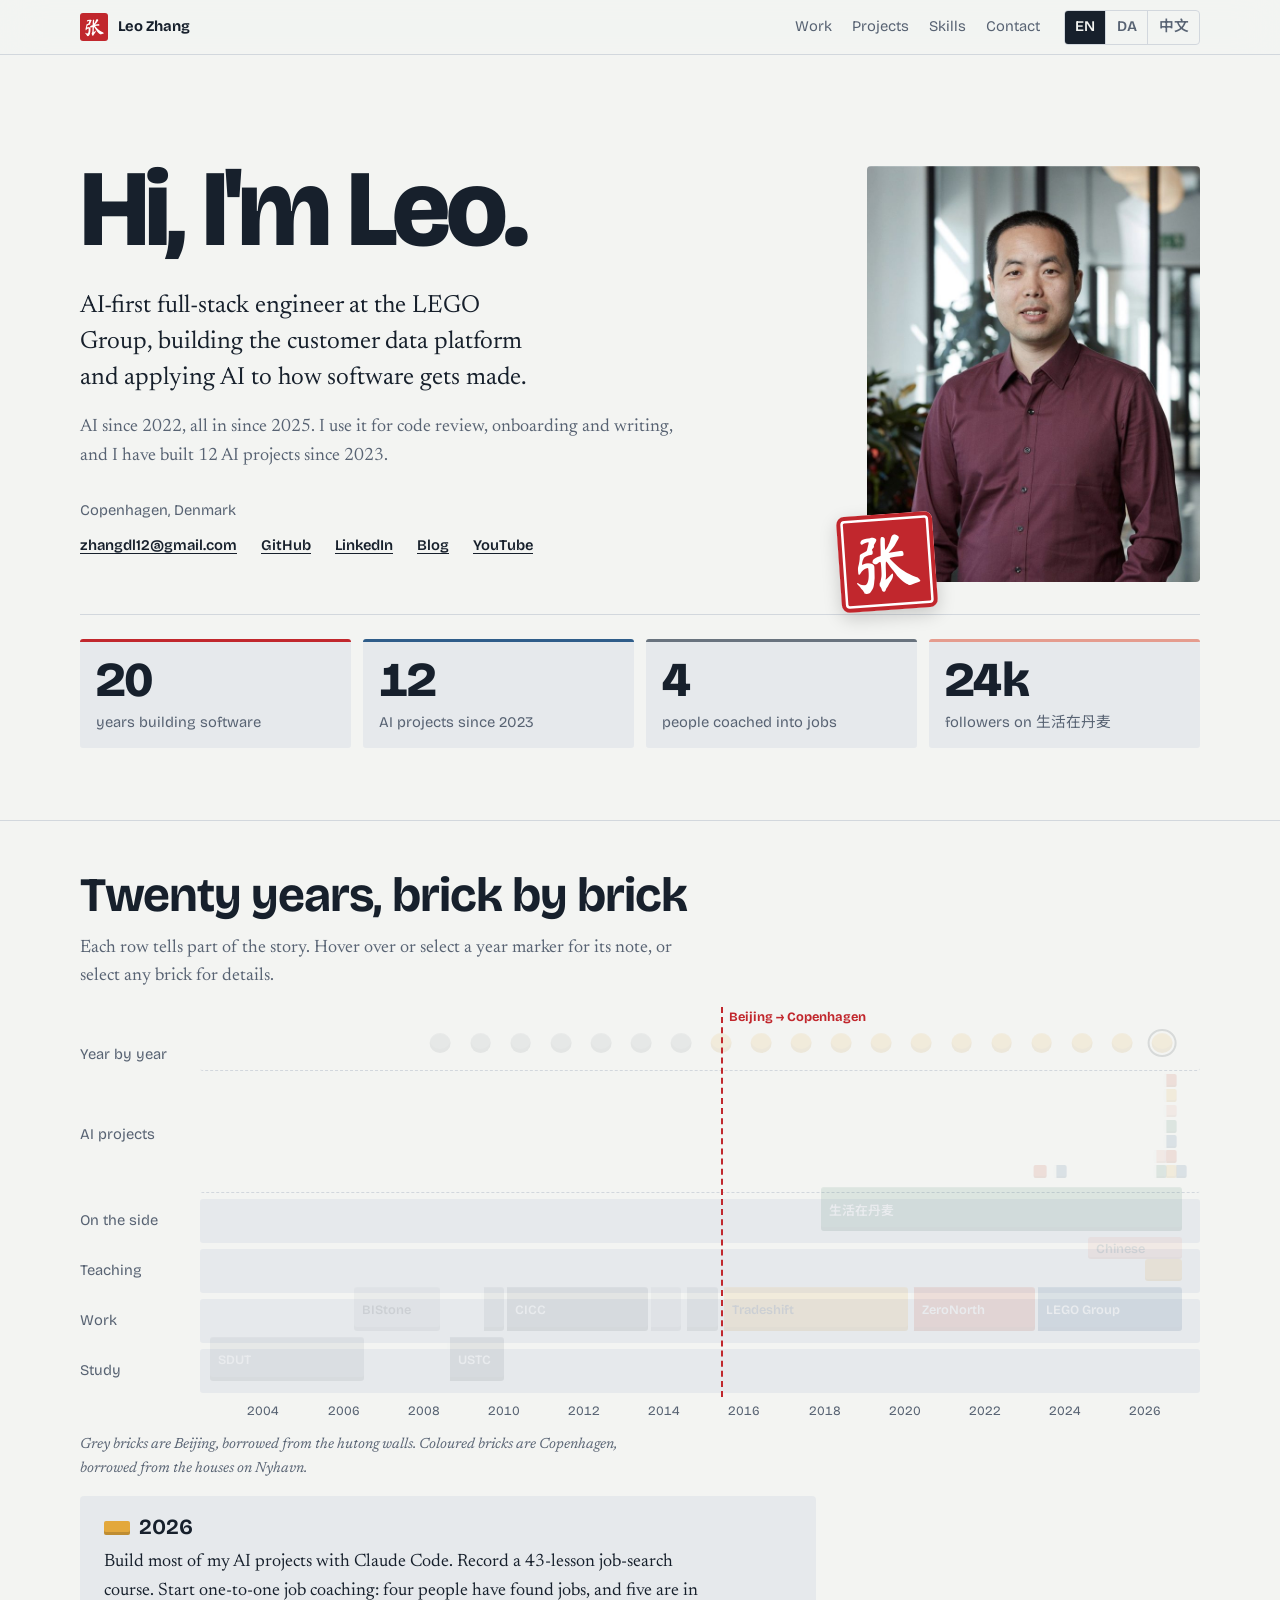
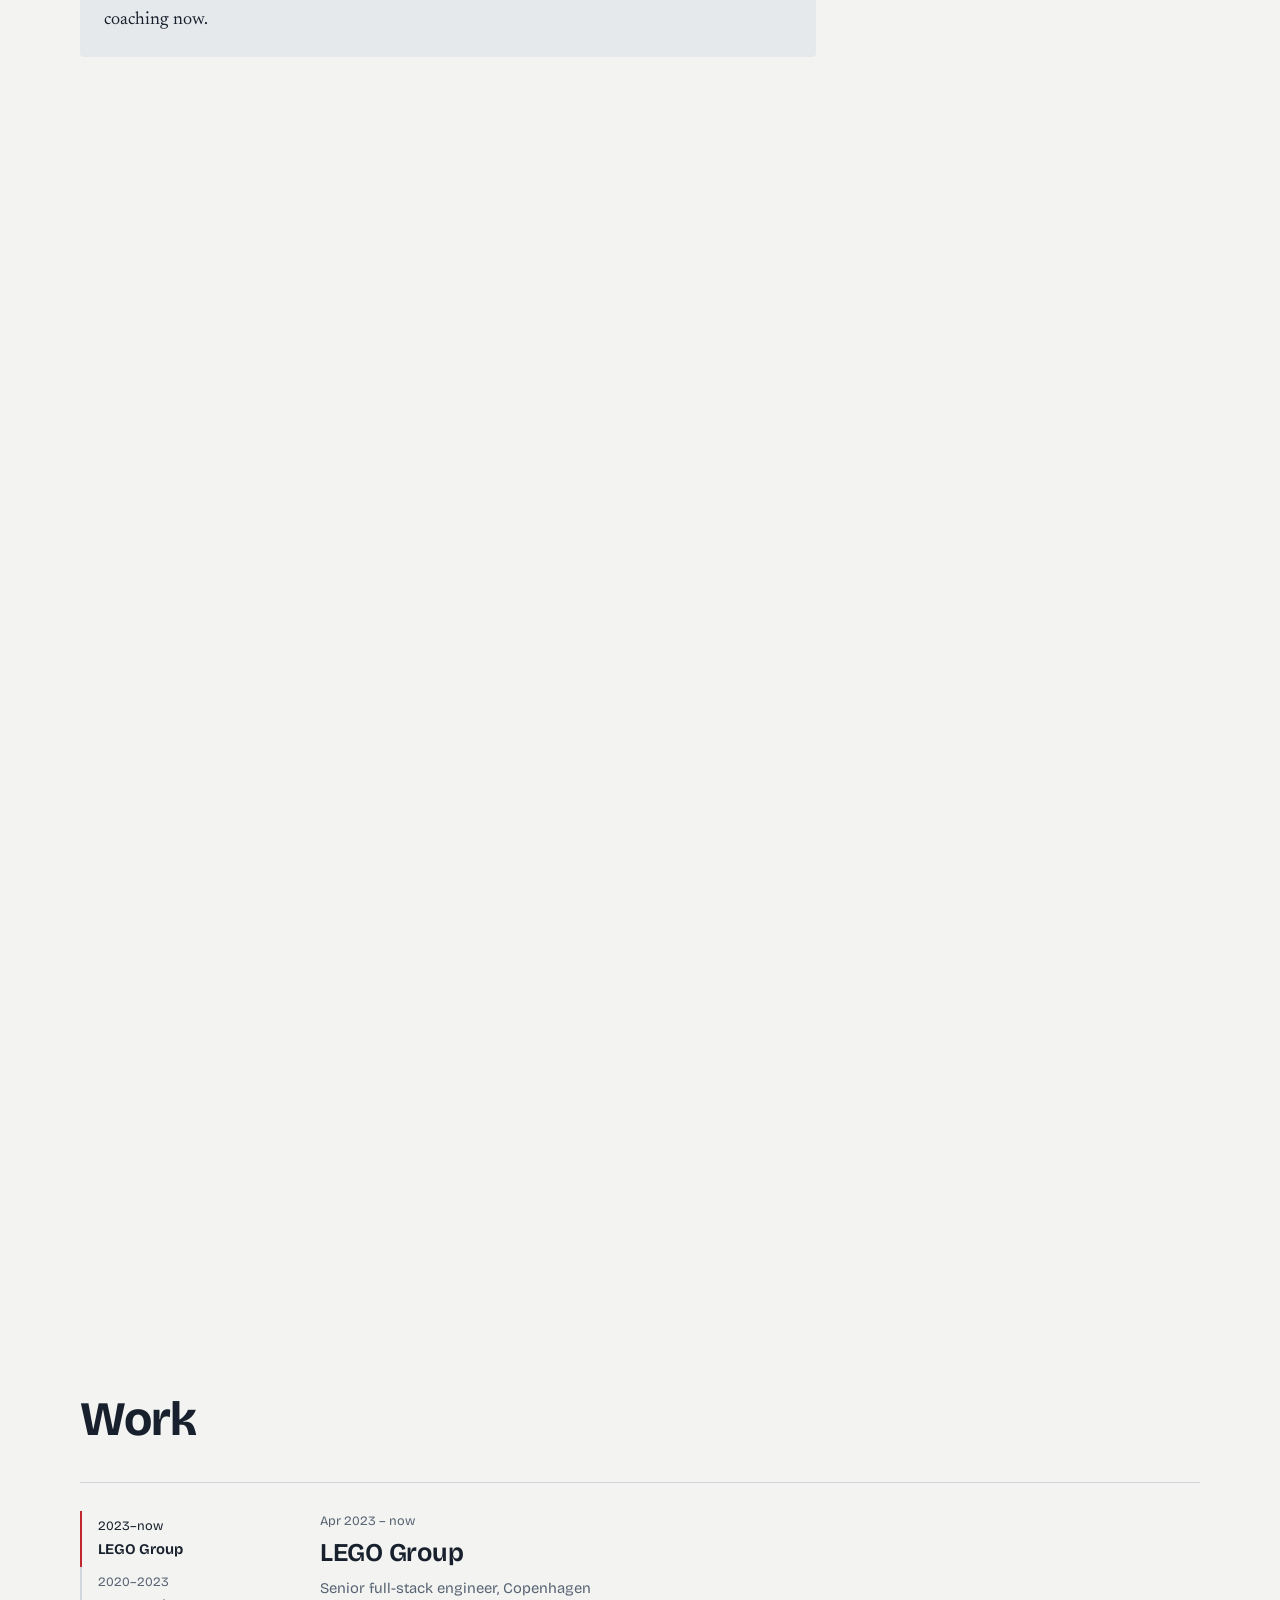
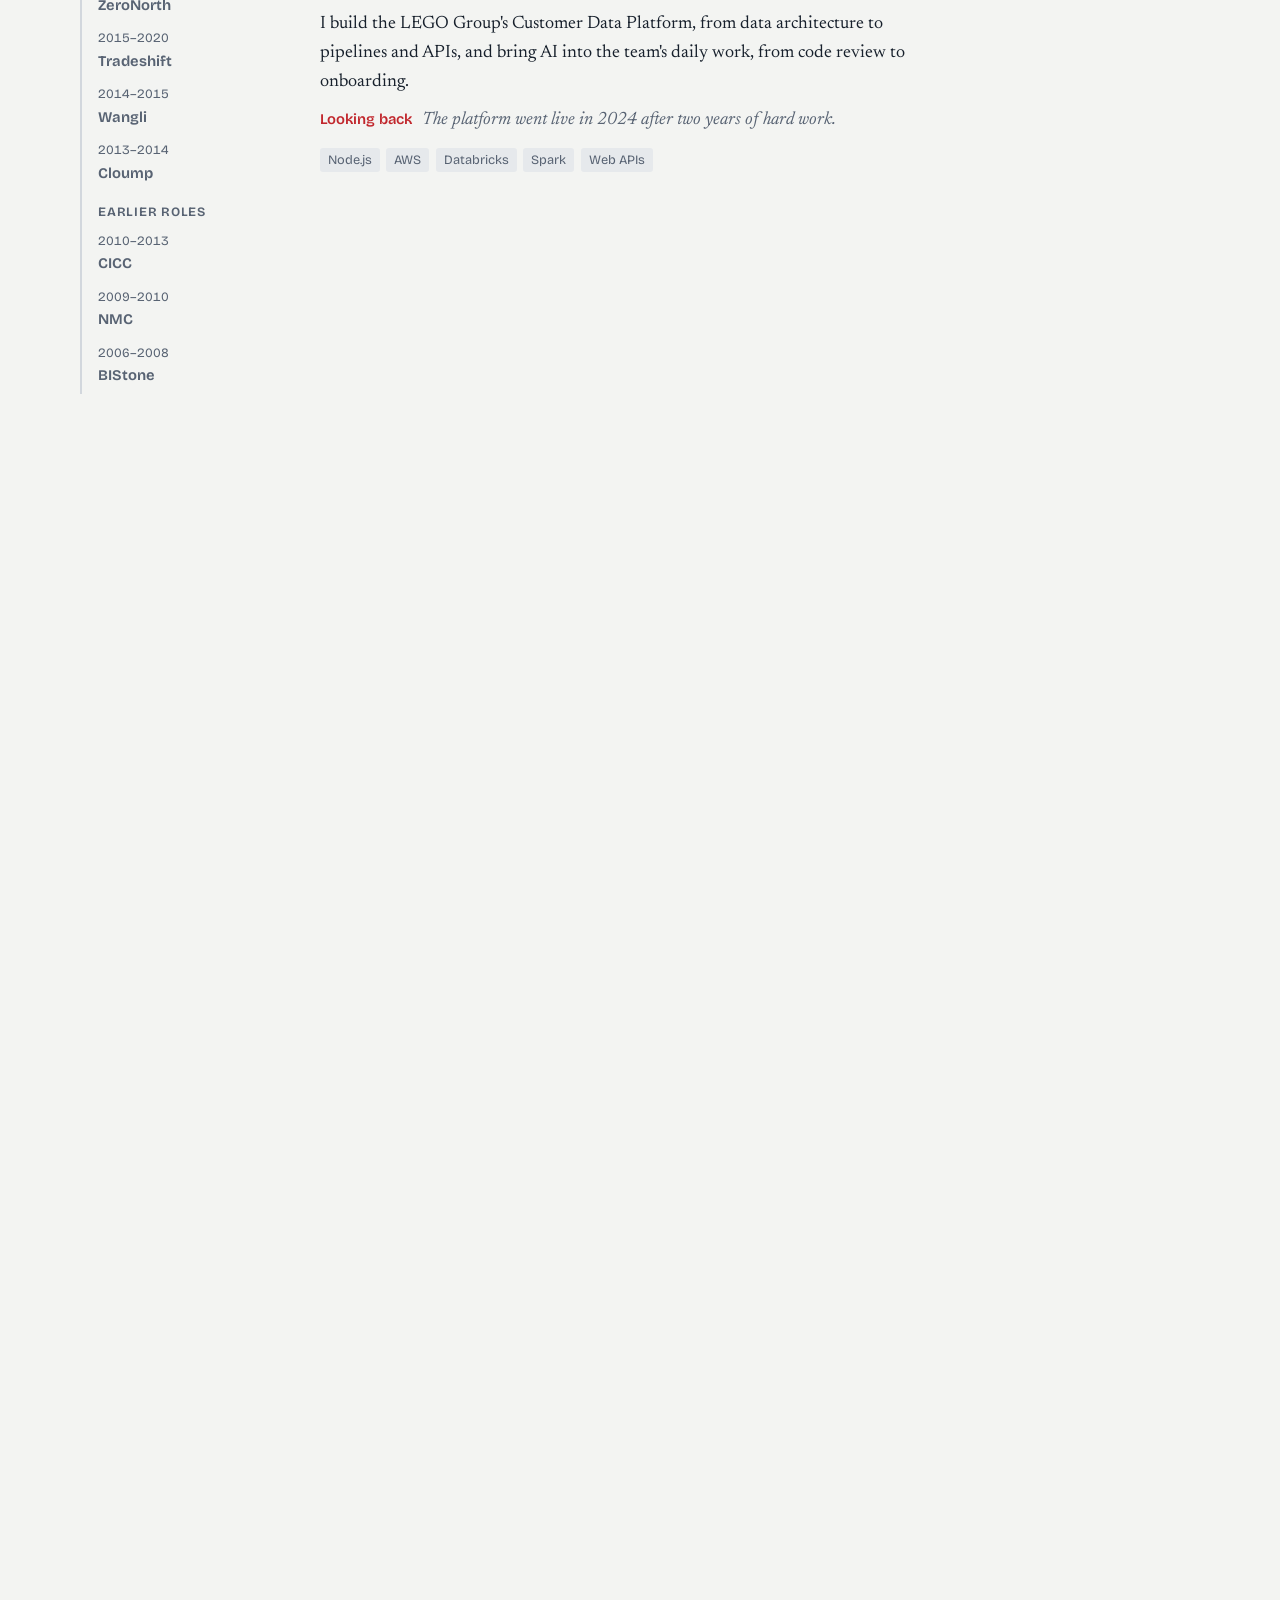
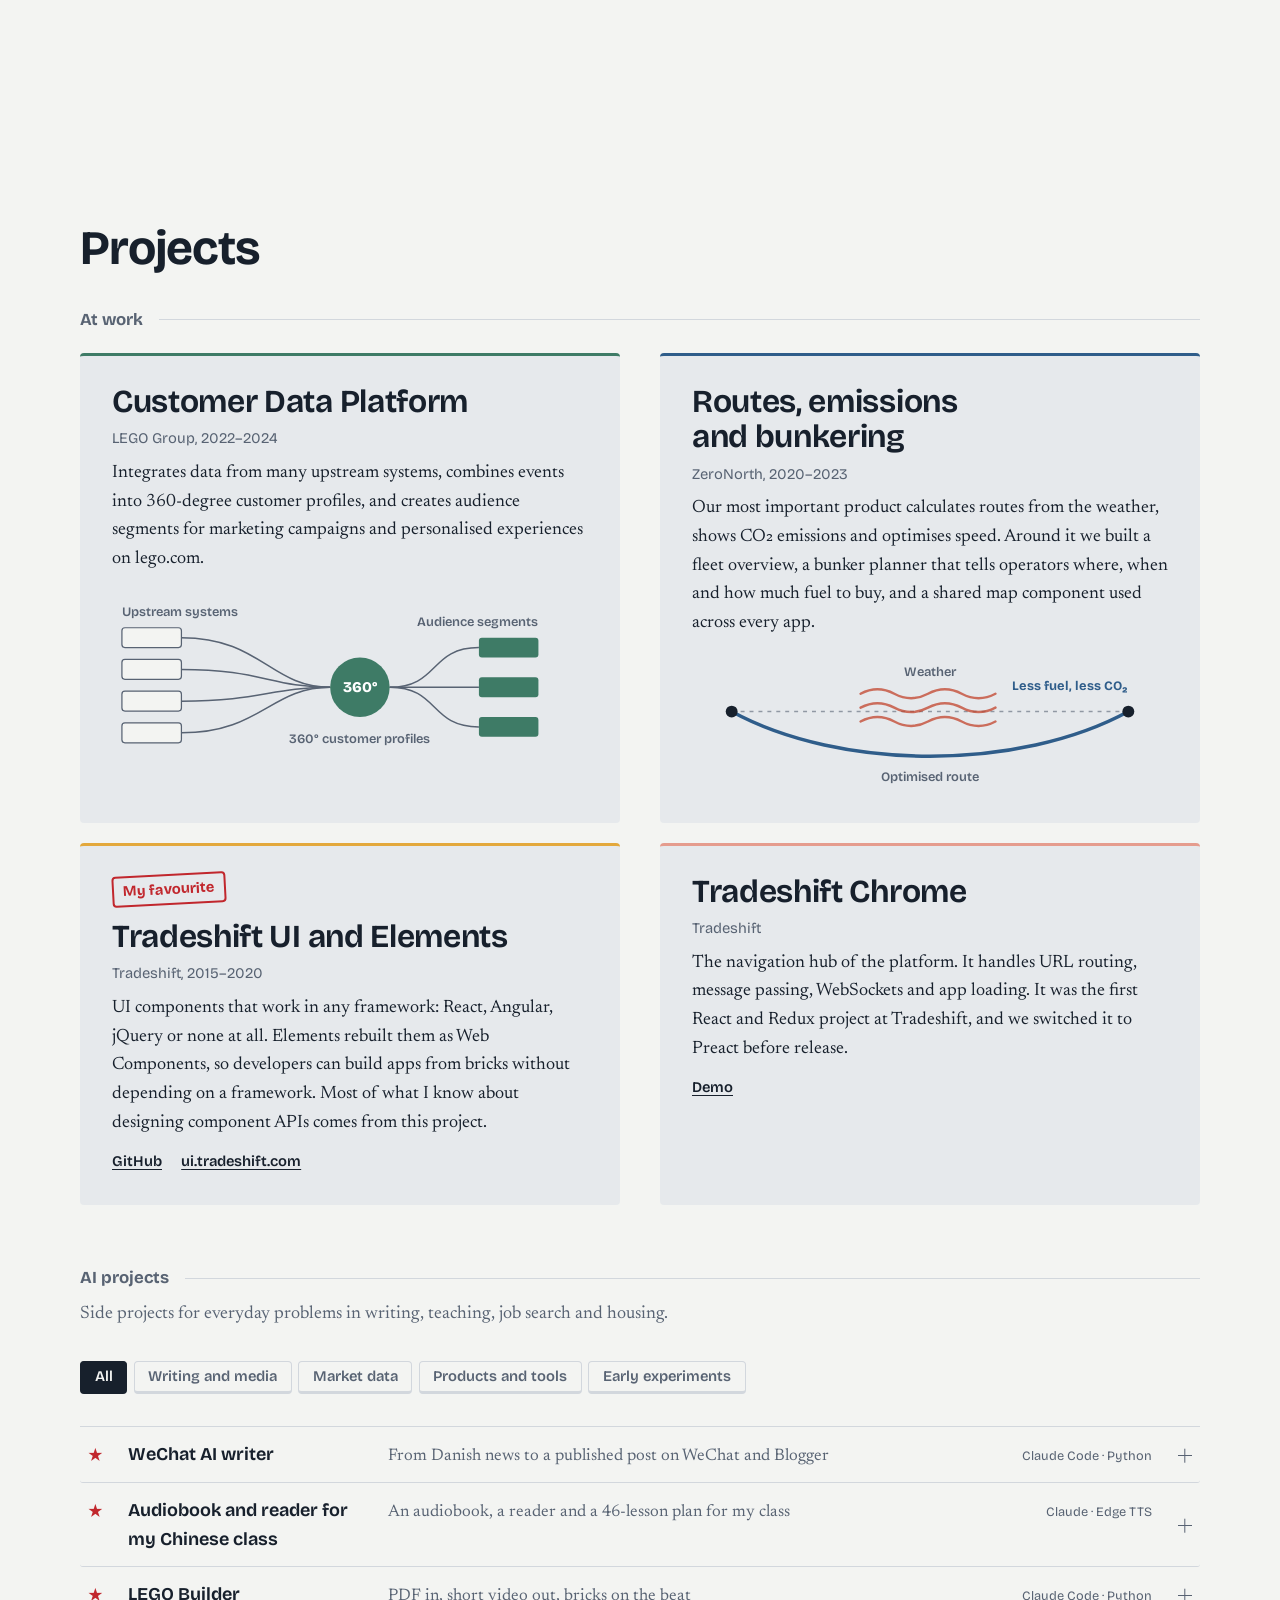
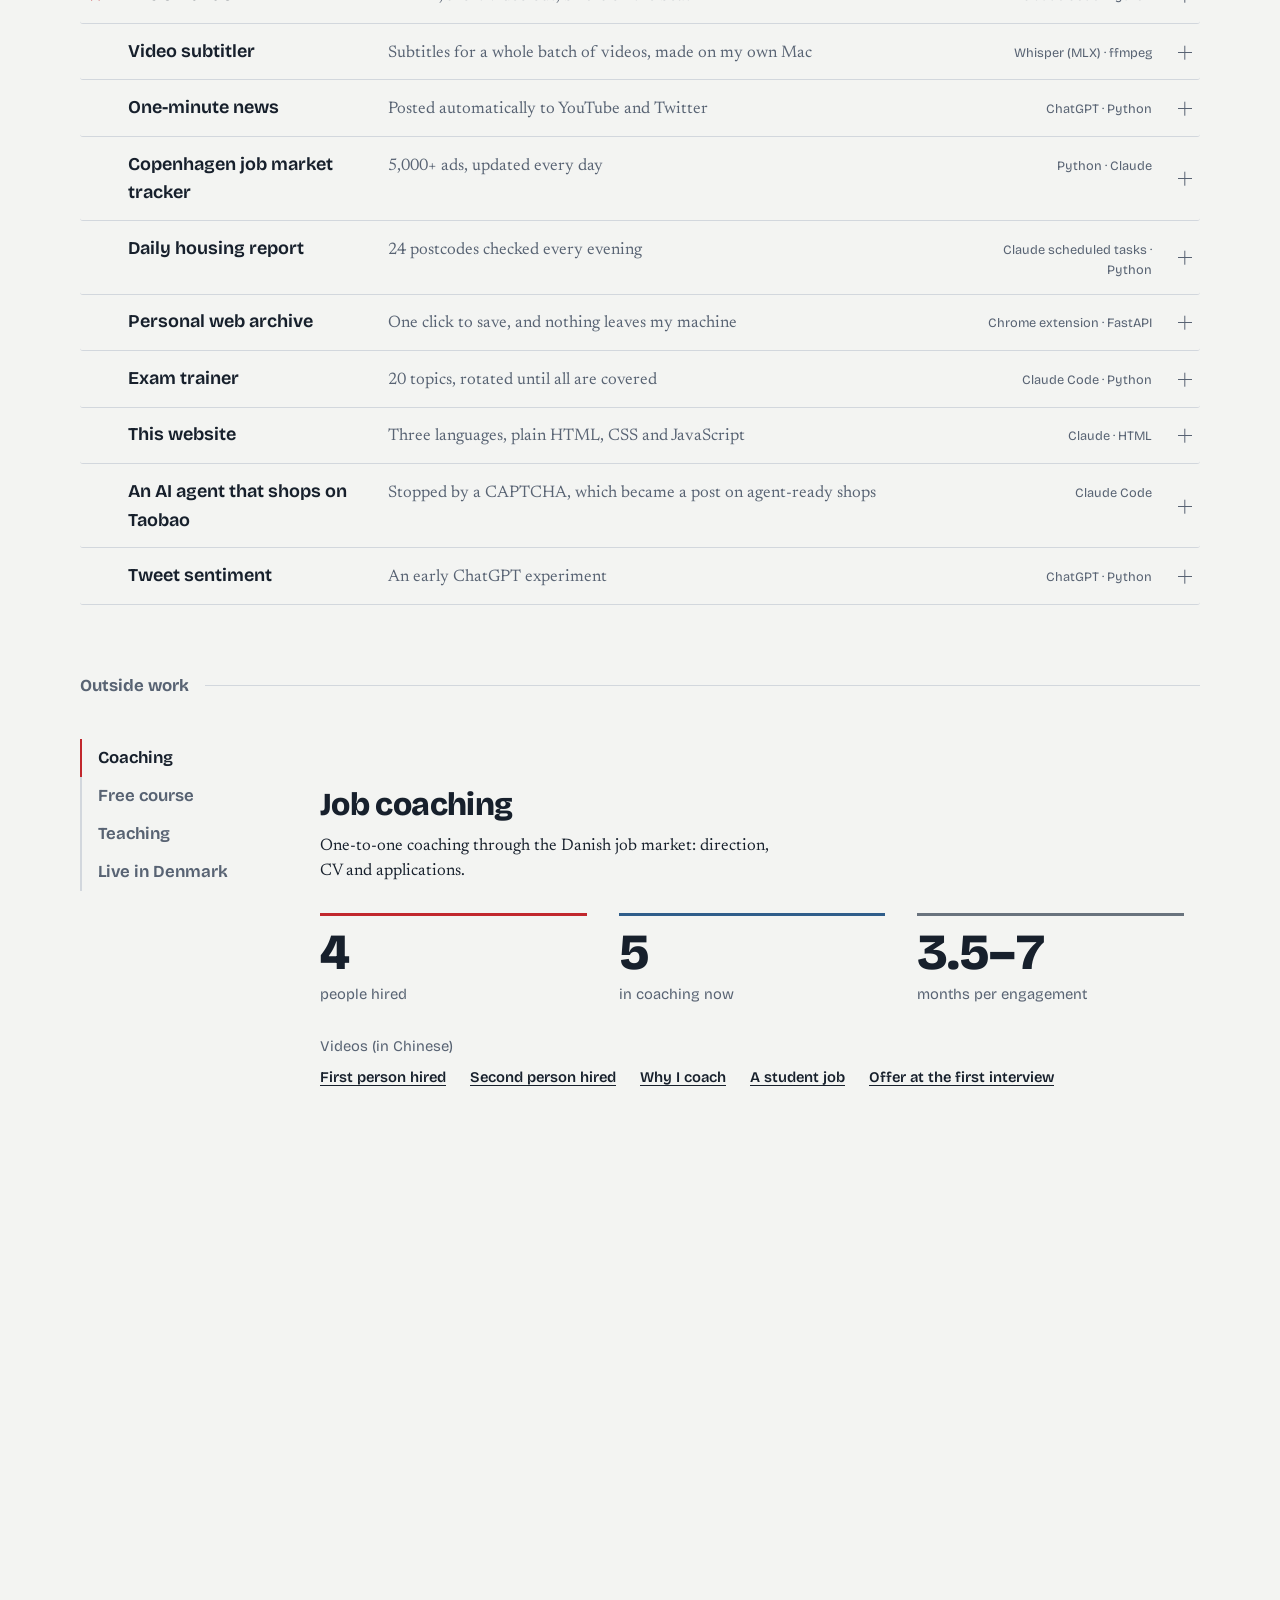
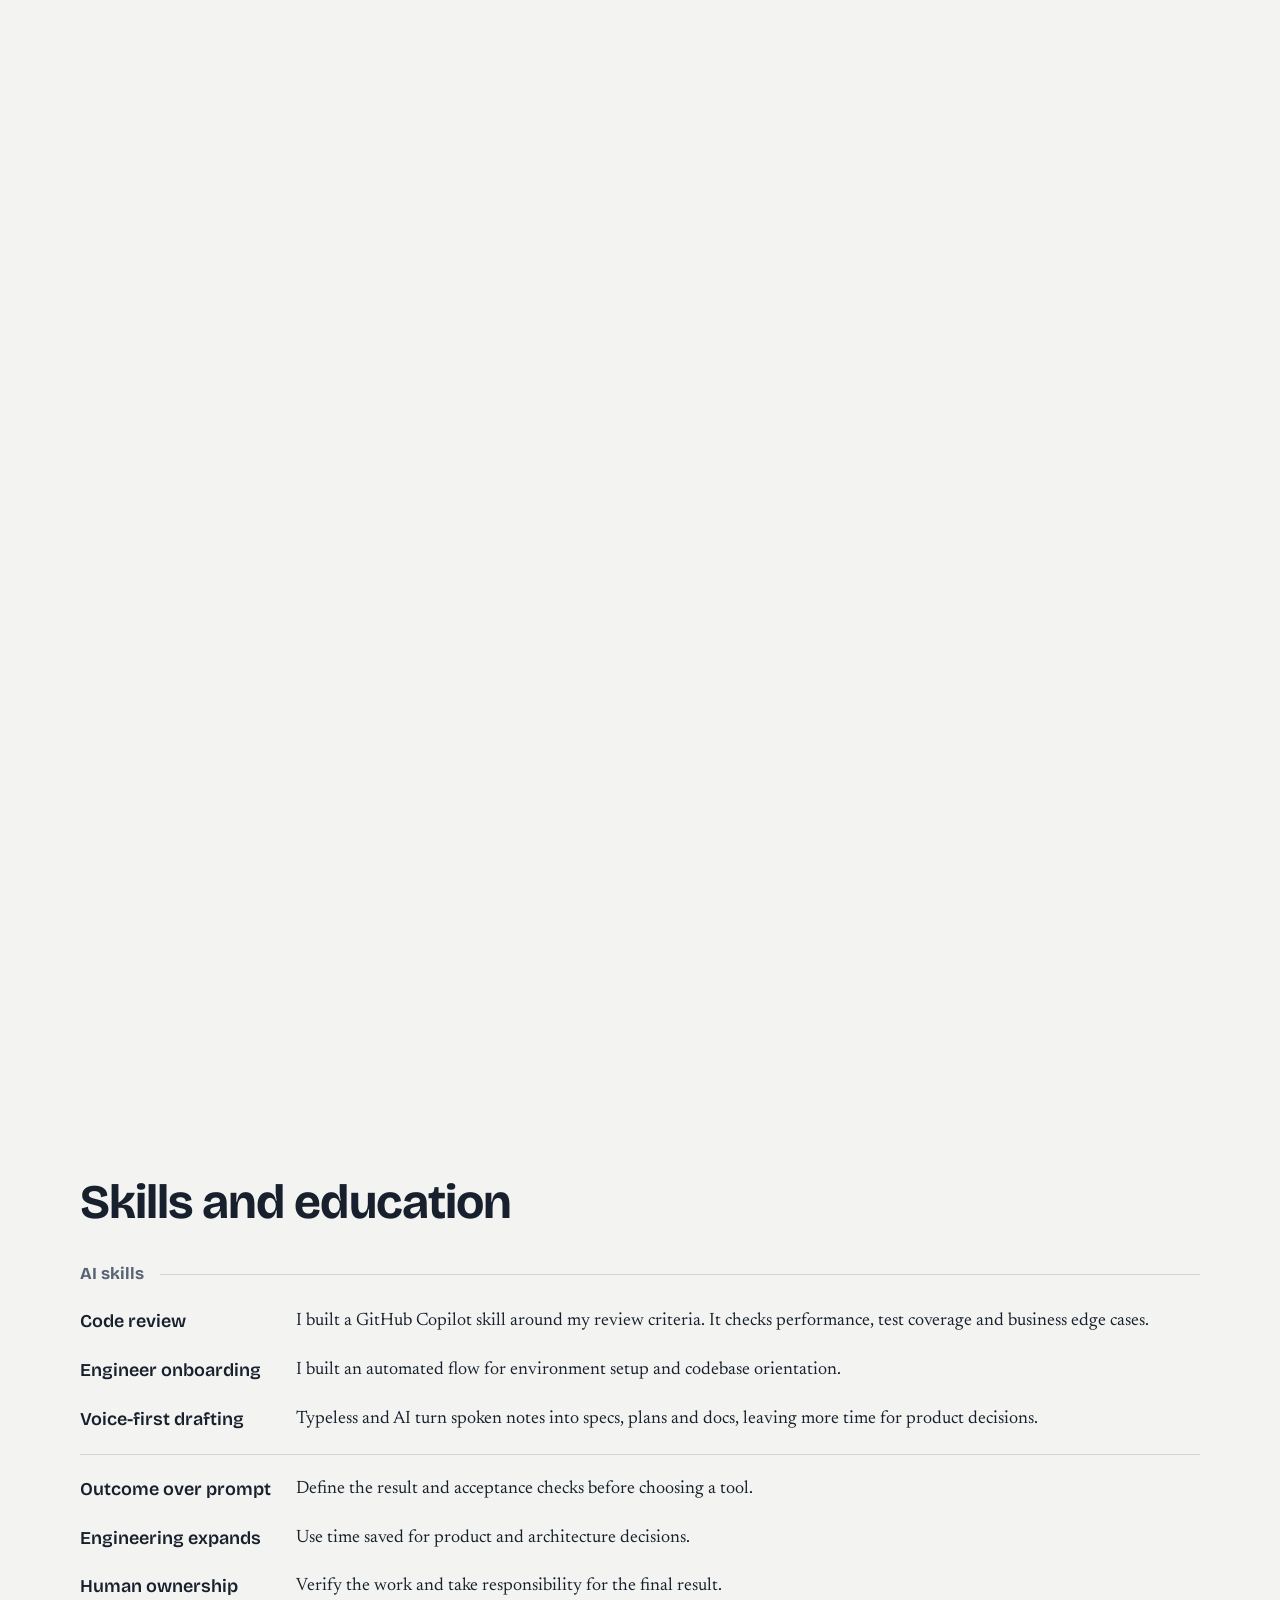
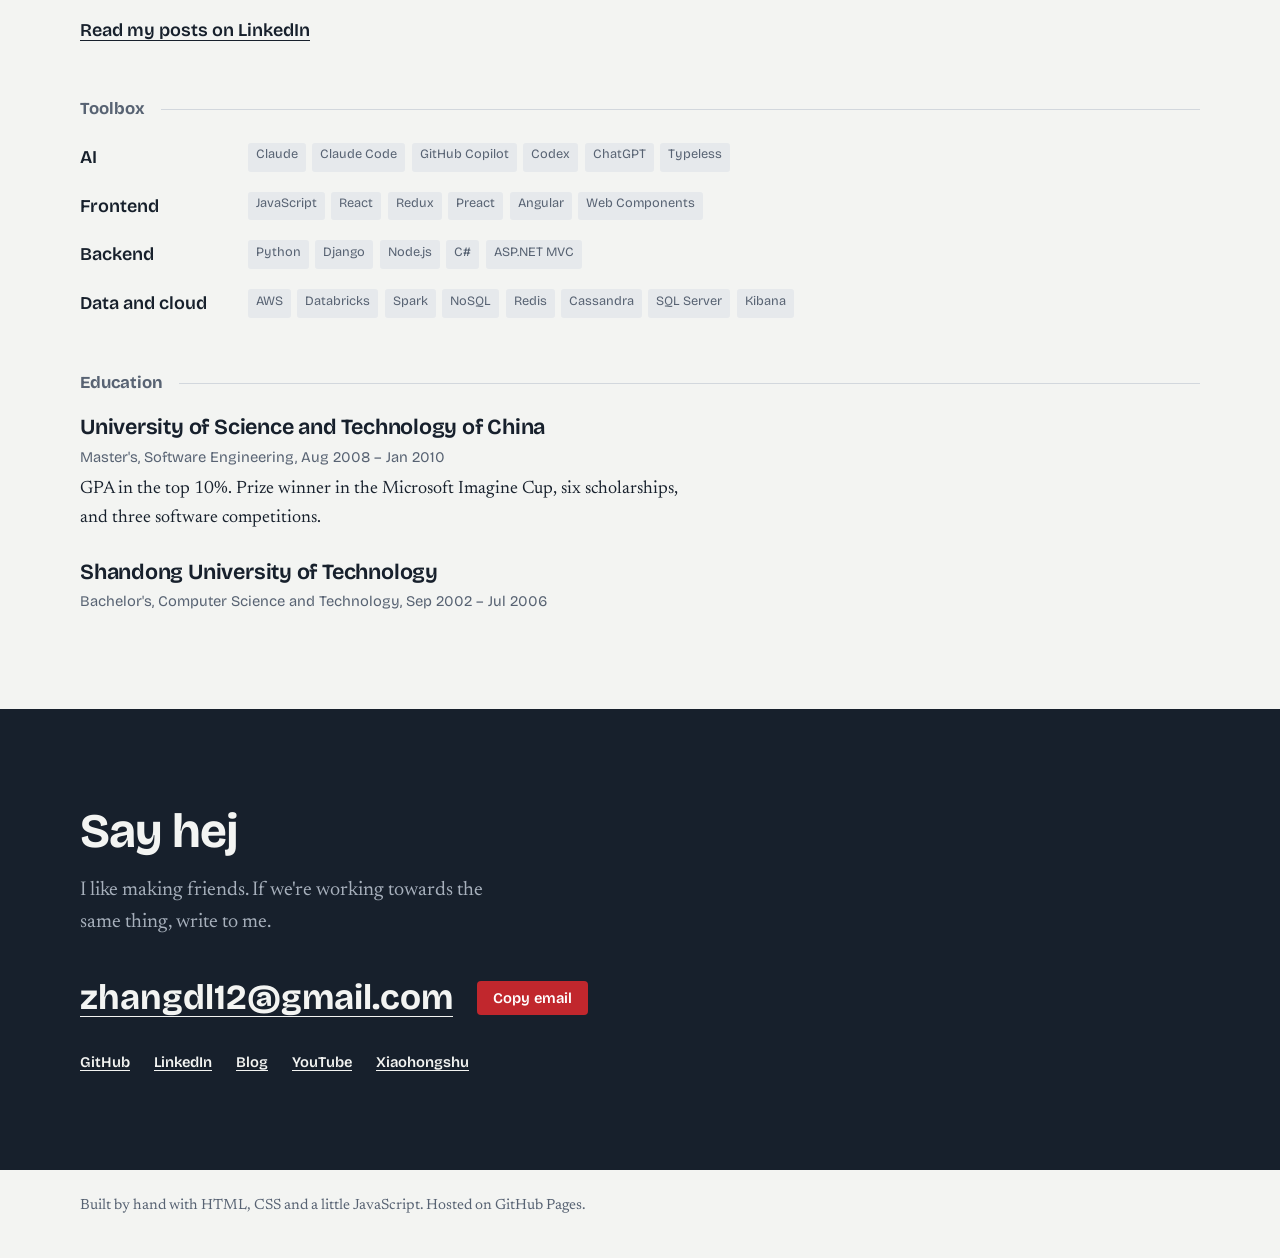
==== commit 6a9b48dd: "optimise" ====
--- a/index.html
+++ b/index.html
@@ -120,7 +120,7 @@
     </section>
 
     <section class="wrap block" id="projects" aria-labelledby="projects-title">
-      <h2 id="projects-title" data-t="ui.projectsTitle">Things I've built</h2>
+      <h2 id="projects-title" data-t="ui.projectsTitle">Projects</h2>
       <div class="work-projects">
         <h3 class="project-subtitle" data-t="ui.otherProjects"></h3>
         <div class="projects" id="project-list"></div>
@@ -138,125 +138,55 @@
       </div>
     </section>
 
+    <!-- Projects, part three: Outside work. Four short sections, one template each:
+         title, one line, three numbers, one row of links (render* in main.js). -->
     <div class="wrap beyond" id="beyond">
-      <p class="beyond-label" data-t="ui.beyond">Outside work</p>
+      <h3 class="project-subtitle beyond-label" data-t="ui.beyond">Outside work</h3>
     </div>
 
-    <section class="wrap block coaching" id="coaching" aria-labelledby="coaching-title">
-      <div class="tc-head">
-        <h2 id="coaching-title" data-t="coaching.title">One-to-one job coaching</h2>
+    <section class="wrap block ow-sec coaching" id="coaching" aria-labelledby="coaching-title">
+      <div class="tc-head">
+        <h4 class="ow-title" id="coaching-title" data-t="coaching.title">Job coaching</h4>
         <p class="dk-lede" data-t="coaching.lede"></p>
       </div>
-      <dl class="dk-stats co-stats" id="co-stats"></dl>
-      <div>
-        <h3 class="co-h3" data-t="coaching.casesTitle"></h3>
-        <div class="co-cases" id="co-cases"></div>
-      </div>
-      <div class="tc-grid">
-        <div>
-          <h3 data-t="coaching.howTitle"></h3>
-          <dl class="co-how" id="co-how"></dl>
-          <p class="co-who" data-t="coaching.who"></p>
-        </div>
-        <div>
-          <h3 data-t="coaching.videosTitle"></h3>
-          <ol class="co-videos" id="co-videos"></ol>
-        </div>
-      </div>
-    </section>
-
-    <section class="wrap block freecourse" id="course" aria-labelledby="course-title">
-      <div class="tc-head">
-        <h2 id="course-title" data-t="course.title">A free job-search course</h2>
+      <dl class="dk-stats ow-stats" id="co-stats"></dl>
+      <p class="ow-links" id="co-links"></p>
+    </section>
+
+    <section class="wrap block ow-sec freecourse" id="course" aria-labelledby="course-title">
+      <div class="tc-head">
+        <h4 class="ow-title" id="course-title" data-t="course.title">Free job-search course</h4>
         <p class="dk-lede" data-t="course.lede"></p>
       </div>
-      <div class="tc-grid">
-        <div>
-          <h3 data-t="course.modulesTitle"></h3>
-          <ol class="tc-plan cs-modules" id="cs-modules"></ol>
-          <p class="cs-more"><a id="cs-playlist" href="#" data-t="course.playlist"></a></p>
-        </div>
-        <div class="cs-side">
-          <div>
-            <h3 data-t="course.channelsTitle"></h3>
-            <dl class="cs-channels" id="cs-channels"></dl>
-          </div>
-          <div>
-            <h3 data-t="course.qaTitle"></h3>
-            <ul class="dk-recent" id="cs-qa"></ul>
-            <p class="cs-more"><a id="cs-qaplaylist" href="#" data-t="course.qaPlaylist"></a></p>
-          </div>
-        </div>
-      </div>
-    </section>
-
-    <section class="wrap block teaching" id="teaching" aria-labelledby="teaching-title">
-      <div class="tc-head">
-        <h2 id="teaching-title" data-t="teaching.title">Saturday mornings: teaching Chinese</h2>
+      <dl class="dk-stats ow-stats" id="cs-stats"></dl>
+      <p class="ow-links" id="cs-links"></p>
+    </section>
+
+    <section class="wrap block ow-sec teaching" id="teaching" aria-labelledby="teaching-title">
+      <div class="tc-head">
+        <h4 class="ow-title" id="teaching-title" data-t="teaching.title">Teaching Chinese</h4>
         <p class="dk-lede" data-t="teaching.lede"></p>
       </div>
-      <dl class="tc-facts" id="tc-facts"></dl>
-      <div class="tc-grid">
-        <div>
-          <h3 data-t="teaching.planTitle"></h3>
-          <ol class="tc-plan" id="tc-plan"></ol>
-        </div>
-        <div>
-          <h3 data-t="teaching.extrasTitle"></h3>
-          <ul class="dk-topics" id="tc-extras"></ul>
-        </div>
-      </div>
-      <figure class="tc-quote">
-        <blockquote data-t="teaching.quote"></blockquote>
-        <figcaption>
-          <span data-t="teaching.quoteSource"></span>
-          <a id="tc-link" href="https://zhongwen.dk/teachers/" data-t="teaching.link"></a>
-        </figcaption>
-      </figure>
-    </section>
-
-    <section class="denmark" id="denmark" aria-labelledby="denmark-title">
-      <div class="wrap dk-inner">
-        <div class="dk-head">
-          <h2 id="denmark-title" data-t="denmark.title">生活在丹麦</h2>
-          <p class="dk-lede" data-t="denmark.lede"></p>
-        </div>
-        <dl class="dk-stats" id="dk-stats"></dl>
-        <div class="dk-grid">
-          <div class="dk-col">
-            <h3 data-t="denmark.topicsTitle"></h3>
-            <ul class="dk-topics" id="dk-topics"></ul>
-          </div>
-          <div class="dk-col">
-            <h3 data-t="denmark.recentTitle"></h3>
-            <ul class="dk-recent" id="dk-recent"></ul>
-          </div>
-        </div>
-        <div class="dk-coach">
-          <h3 data-t="denmark.coachTitle"></h3>
-          <p data-t="denmark.coach"></p>
-          <p class="dk-aud" data-t="denmark.audience"></p>
-          <p class="dk-aud" data-t="denmark.note"></p>
-        </div>
-        <div class="dk-read">
-          <h3 data-t="denmark.channelsTitle"></h3>
-          <dl class="dk-channels" id="dk-channels"></dl>
-        </div>
-      </div>
-    </section>
-
-    <!-- Skills and education: how I work with AI, the toolbox, education. Same group labels as Projects. -->
+      <dl class="dk-stats ow-stats" id="tc-stats"></dl>
+      <p class="ow-links" id="tc-links"></p>
+    </section>
+
+    <section class="wrap block ow-sec" id="denmark" aria-labelledby="denmark-title">
+      <div class="tc-head">
+        <h4 class="ow-title" id="denmark-title" data-t="denmark.title">生活在丹麦</h4>
+        <p class="dk-lede" data-t="denmark.lede"></p>
+      </div>
+      <dl class="dk-stats ow-stats" id="dk-stats"></dl>
+      <p class="ow-links" id="dk-links"></p>
+    </section>
+
+    <!-- Skills and education: AI skills, the toolbox, education. Same group labels as Projects. -->
     <section class="wrap block skills" id="skills" aria-labelledby="skills-title">
       <h2 id="skills-title" data-t="ui.skillsTitle">Skills and education</h2>
       <div class="skill-part" id="ai" aria-labelledby="ai-title">
         <h3 class="group-label" id="ai-title" data-t="ai.viewTitle">How I work with AI</h3>
-        <div class="split">
-          <p class="intro" data-t="ai.lede"></p>
-          <div>
-            <dl class="toolbox ai-how" id="ai-how"></dl>
-            <p class="cs-more"><a id="ai-linkedin" href="#" data-t="ai.linkedin"></a></p>
-          </div>
-        </div>
+        <dl class="toolbox ai-how" id="ai-how"></dl>
+        <p class="cs-more"><a id="ai-linkedin" href="#" data-t="ai.linkedin"></a></p>
       </div>
       <div class="skill-part" id="toolbox" aria-labelledby="toolbox-title">
         <h3 class="group-label" id="toolbox-title" data-t="ui.toolboxTitle">Toolbox</h3>
@@ -281,7 +211,7 @@
           <li><a id="contact-linkedin" href="#">LinkedIn</a></li>
           <li><a id="contact-blog" href="#">Blog</a></li>
           <li><a id="contact-youtube" href="#">YouTube</a></li>
-          <li><a id="contact-xhs" href="#" data-t="course.channels.xhs.name">Xiaohongshu</a></li>
+          <li><a id="contact-xhs" href="#" data-t="course.links.xhs">Xiaohongshu</a></li>
         </ul>
       </div>
     </section>
@@ -296,7 +226,7 @@
       <p>Leo Zhang is a full-stack engineer at the LEGO Group in Copenhagen, with nearly 20 years of experience,
         first in Beijing and since 2015 in Copenhagen. He builds the LEGO Group's customer data platform and practical
         AI tools, and outside work coaches job seekers, teaches Chinese and writes 生活在丹麦.</p>
-      <p>Work: LEGO Group (2023–now), ZeroNorth, Maersk Tankers, Tradeshift, Wangli, Cloump, CICC, NMC, BIStone.</p>
+      <p>Work: LEGO Group (2023–now), ZeroNorth (from Maersk Tankers), Tradeshift, Wangli, Cloump, CICC, NMC, BIStone.</p>
       <p>The rest of this site needs JavaScript. Email zhangdl12@gmail.com · <a
           href="https://github.com/zdlm">github.com/zdlm</a></p>
     </div>
--- a/assets/style.css
+++ b/assets/style.css
@@ -2025,14 +2025,15 @@
 }
 
 /* ---------- outside work divider ---------- */
+/* The third group under Projects: same label and rule as "At work" and "AI projects" */
 .beyond {
-  padding-block: 5rem 0;
+  padding-block: 1.5rem 0;
 }
 
 .beyond-label::after {
   content: "";
   flex: 1;
-  border-top: 2px dashed var(--rule);
+  border-top: 1px solid var(--rule);
 }
 
 /* ---------- outside-work tabs ---------- */
@@ -2199,7 +2200,63 @@
 }
 
 .has-tabs [data-tab].block {
-  padding-top: 4.5rem;
+  padding-top: 3rem;
+}
+
+/* Outside work: one template for all four (title, one line, three numbers, links) */
+.ow-sec {
+  display: grid;
+  gap: 1.5rem;
+}
+
+.ow-title {
+  margin: 0;
+  font-family: var(--display);
+  font-weight: 800;
+  letter-spacing: -0.02em;
+  line-height: 1.15;
+  font-size: clamp(1.5rem, 1.2rem + 1vw, 2rem);
+  overflow-wrap: anywhere;
+}
+
+.ow-stats {
+  grid-template-columns: repeat(3, minmax(0, 1fr));
+  max-width: 54rem;
+}
+
+/* Phones: keep the three numbers on one row */
+@media (max-width: 760px) {
+  .ow-stats {
+    grid-template-columns: repeat(3, minmax(0, 1fr));
+    gap: 1rem;
+  }
+
+  .ow-stats .stat dt {
+    font-size: 1.6rem;
+  }
+}
+
+.ow-links {
+  display: flex;
+  flex-wrap: wrap;
+  align-items: baseline;
+  gap: 0.5rem 1.5rem;
+  margin: 0;
+  font-family: var(--display);
+  font-size: var(--fs-sm);
+}
+
+.ow-links a {
+  font-weight: 600;
+}
+
+.ow-links-label,
+.ow-plain {
+  color: var(--muted);
+}
+
+.ow-links-label {
+  flex-basis: 100%;
 }
 
 /* Each section's heading slides in from the right as it arrives, like turning to the next tab */
@@ -2419,7 +2476,7 @@
   gap: 1.25rem 2.5rem;
 }
 
-.work-projects .project:nth-child(-n+2) {
+.work-projects .project {
   background: var(--paper-2);
   border-radius: 4px;
   padding: 1.75rem clamp(1.25rem, 2.5vw, 2rem) 2rem;
@@ -2430,22 +2487,27 @@
   border-top-color: var(--cph-2);
 }
 
-.work-projects .project:nth-child(-n+2) h3 {
+.work-projects .project:nth-child(3) {
+  border-top-color: var(--cph-0);
+}
+
+.work-projects .project:nth-child(4) {
+  border-top-color: var(--cph-4);
+}
+
+.work-projects .project h3 {
   font-size: clamp(1.5rem, 1.2rem + 1vw, 2rem);
 }
 
-.work-projects .project:nth-child(n+3) {
-  margin-top: 1.25rem;
-}
-
+/* The favourite keeps its stamp, not a different card */
 .work-projects .project.fav {
   grid-column: auto;
-  background: none;
-  padding: 0;
+  border-radius: 4px;
+  padding: 1.75rem clamp(1.25rem, 2.5vw, 2rem) 2rem;
 }
 
 .work-projects .project.fav h3 {
-  font-size: var(--fs-h3);
+  font-size: clamp(1.5rem, 1.2rem + 1vw, 2rem);
 }
 
 .work-projects .project.fav .body {
